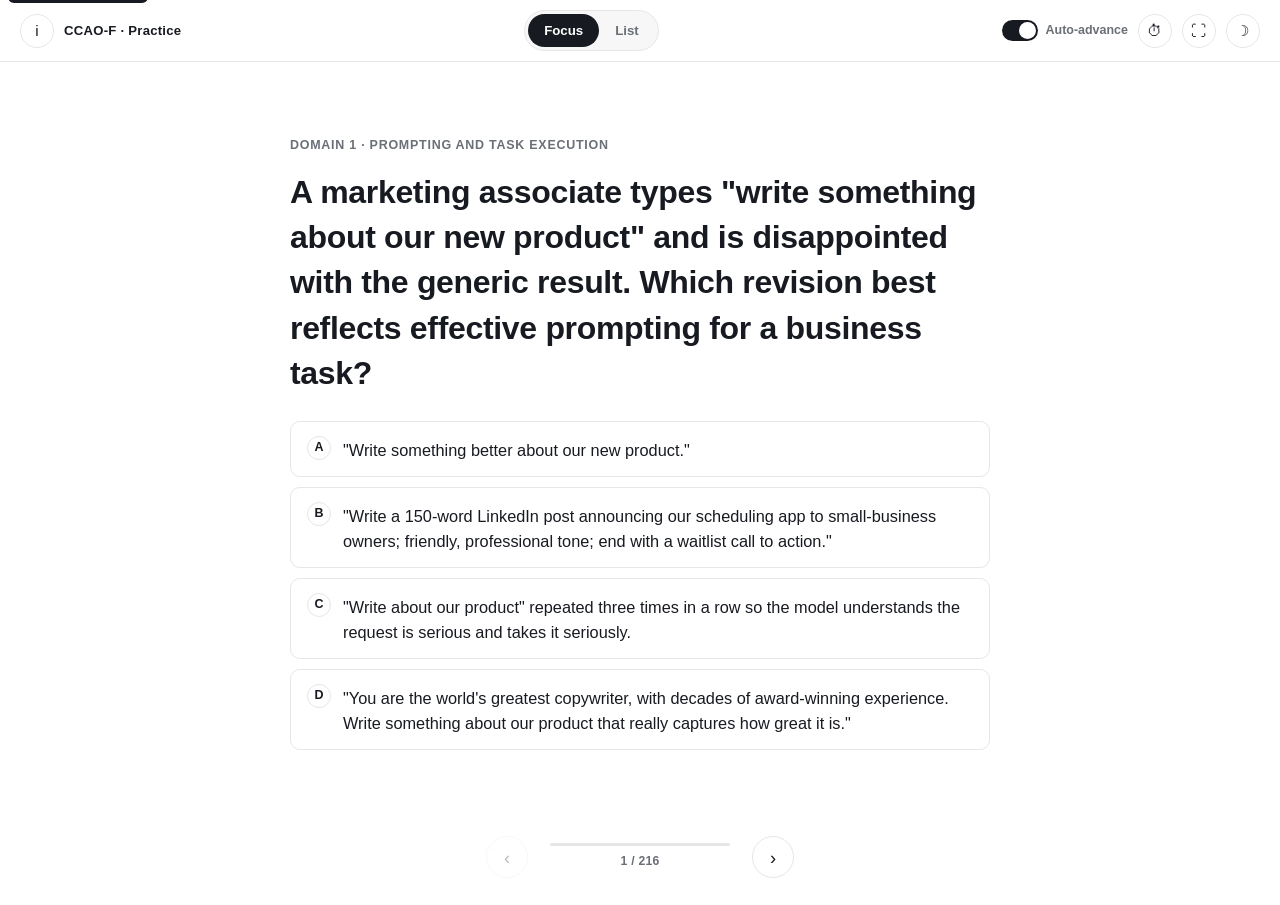
==== illustration/ccao-f/index.html @ 42e3dc76 "added illustration for ccao-f" ====
<!DOCTYPE html>
<html lang="en" data-theme="dark"><head><meta http-equiv="Content-Type" content="text/html; charset=UTF-8">
    <meta name="viewport" content="width=device-width, initial-scale=1">
    <meta name="description" content="CCAO-F practice questions across Domains 1-7, compiled from personal study notes.">
    <title>CCAO-F Practice Questions</title>
    <style>
        :root {
            --bg: #ffffff;
            --bg-raised: #f7f7f8;
            --text: #171a20;
            --text-muted: #6b6f76;
            --border: #e6e6e9;
            --selected-bg: #171a20;
            --selected-text: #ffffff;
            --correct: #0f7a3d;
            --correct-bg: #e8f5ec;
            --incorrect: #b3261e;
            --incorrect-bg: #fbeae9;
            --focus-ring: #3b82f6;
            --shadow: 0 1px 2px rgba(20, 20, 22, 0.04);
        }

        :root[data-theme="dark"] {
            --bg: #121214;
            --bg-raised: #1b1c1f;
            --text: #f2f2f3;
            --text-muted: #9a9ca3;
            --border: #2c2d31;
            --selected-bg: #f2f2f3;
            --selected-text: #121214;
            --correct: #3ddc84;
            --correct-bg: rgba(61, 220, 132, 0.12);
            --incorrect: #ff8a80;
            --incorrect-bg: rgba(255, 138, 128, 0.12);
            --focus-ring: #6aa9ff;
            --shadow: none;
        }

        * {
            box-sizing: border-box;
        }

        html {
            height: 100%;
        }

        body {
            height: 100%;
            margin: 0;
            color: var(--text);
            background: var(--bg);
            font-family: -apple-system, BlinkMacSystemFont, "Segoe UI", Roboto, Helvetica, Arial, sans-serif;
            font-size: 17px;
            line-height: 1.6;
            -webkit-font-smoothing: antialiased;
            transition: background 0.2s ease, color 0.2s ease;
        }

        @media (prefers-reduced-motion: reduce) {
            * {
                transition: none !important;
                animation: none !important;
            }
        }

        button {
            font: inherit;
            color: inherit;
        }

        code {
            padding: 0.08em 0.34em;
            border: 1px solid var(--border);
            border-radius: 4px;
            background: var(--bg-raised);
            font-family: Consolas, "Courier New", monospace;
            font-size: 0.9em;
            overflow-wrap: anywhere;
        }

        a {
            color: inherit;
        }

        .skip-link {
            position: absolute;
            top: -40px;
            left: 8px;
            z-index: 100;
            padding: 8px 14px;
            border-radius: 6px;
            background: var(--selected-bg);
            color: var(--selected-text);
        }

        .skip-link:focus {
            top: 8px;
        }

        .visually-hidden {
            position: absolute;
            width: 1px;
            height: 1px;
            margin: -1px;
            overflow: hidden;
            clip: rect(0 0 0 0);
            white-space: nowrap;
        }

        /* ---------- Top bar ---------- */

        .topbar {
            position: sticky;
            top: 0;
            z-index: 10;
            background: color-mix(in srgb, var(--bg) 92%, transparent);
            backdrop-filter: blur(10px);
            border-bottom: 1px solid var(--border);
        }

        .topbar-inner {
            display: flex;
            align-items: center;
            justify-content: space-between;
            gap: 12px;
            padding: 10px 20px;
        }

        .brand {
            display: flex;
            align-items: center;
            gap: 6px;
            font-size: 0.82rem;
            font-weight: 700;
            letter-spacing: 0.02em;
            white-space: nowrap;
        }

        .icon-btn {
            display: inline-flex;
            align-items: center;
            justify-content: center;
            width: 34px;
            height: 34px;
            border: 1px solid var(--border);
            border-radius: 999px;
            background: transparent;
            cursor: pointer;
            font-size: 0.95rem;
            line-height: 1;
        }

        .icon-btn:hover {
            background: var(--bg-raised);
        }

        .icon-btn:focus-visible,
        button:focus-visible,
        .opt:focus-visible {
            outline: 2px solid var(--focus-ring);
            outline-offset: 2px;
        }

        .seg {
            display: inline-flex;
            padding: 3px;
            border: 1px solid var(--border);
            border-radius: 999px;
            background: var(--bg-raised);
        }

        .seg-btn {
            padding: 6px 16px;
            border: none;
            border-radius: 999px;
            background: transparent;
            color: var(--text-muted);
            font-size: 0.83rem;
            font-weight: 650;
            cursor: pointer;
        }

        .seg-btn[aria-selected="true"] {
            background: var(--selected-bg);
            color: var(--selected-text);
        }

        .topbar-actions {
            display: flex;
            align-items: center;
            gap: 10px;
        }

        .switch {
            display: inline-flex;
            align-items: center;
            gap: 8px;
            cursor: pointer;
            user-select: none;
        }

        .switch input {
            position: absolute;
            width: 1px;
            height: 1px;
            opacity: 0;
        }

        .switch-track {
            position: relative;
            width: 36px;
            height: 21px;
            border-radius: 999px;
            background: var(--border);
            transition: background 0.15s ease;
            flex: none;
        }

        .switch-thumb {
            position: absolute;
            top: 2px;
            left: 2px;
            width: 17px;
            height: 17px;
            border-radius: 50%;
            background: var(--bg);
            box-shadow: var(--shadow);
            transition: transform 0.15s ease;
        }

        .switch input:checked + .switch-track {
            background: var(--selected-bg);
        }

        .switch input:checked + .switch-track .switch-thumb {
            transform: translateX(15px);
            background: var(--selected-text);
        }

        .switch input:focus-visible + .switch-track {
            outline: 2px solid var(--focus-ring);
            outline-offset: 2px;
        }

        .switch-label {
            font-size: 0.78rem;
            font-weight: 600;
            color: var(--text-muted);
            white-space: nowrap;
        }

        .popover {
            position: absolute;
            top: 54px;
            left: 20px;
            z-index: 20;
            width: min(360px, calc(100vw - 40px));
            padding: 18px 20px;
            border: 1px solid var(--border);
            border-radius: 12px;
            background: var(--bg-raised);
            box-shadow: 0 10px 30px rgba(20, 20, 22, 0.16);
            font-size: 0.86rem;
            color: var(--text-muted);
        }

        .popover h2 {
            margin: 0 0 10px;
            font-size: 0.78rem;
            font-weight: 800;
            letter-spacing: 0.06em;
            text-transform: uppercase;
            color: var(--text);
        }

        .popover dl {
            display: grid;
            grid-template-columns: auto 1fr;
            gap: 4px 10px;
            margin: 0 0 14px;
        }

        .popover dt {
            font-weight: 650;
            color: var(--text);
        }

        .popover dd {
            margin: 0;
        }

        .popover p {
            margin: 0 0 10px;
        }

        .popover a {
            text-decoration: underline;
            text-underline-offset: 2px;
        }

        .popover .text-btn {
            color: var(--incorrect);
        }

        .popover-right {
            left: auto;
            right: 20px;
        }

        .timing-field {
            display: flex;
            align-items: center;
            justify-content: space-between;
            gap: 14px;
            margin: 0 0 12px;
        }

        .timing-field label {
            color: var(--text);
            font-weight: 650;
            font-size: 0.86rem;
        }

        .timing-input {
            width: 60px;
            padding: 6px 8px;
            border: 1px solid var(--border);
            border-radius: 6px;
            background: var(--bg);
            color: var(--text);
            font: inherit;
            font-size: 0.9rem;
            text-align: right;
        }

        .timing-input:focus-visible {
            outline: 2px solid var(--focus-ring);
            outline-offset: 1px;
        }

        /* ---------- Shared bits ---------- */

        .text-btn {
            border: none;
            background: transparent;
            color: var(--text-muted);
            font-size: 0.83rem;
            font-weight: 650;
            cursor: pointer;
            padding: 4px 2px;
        }

        .text-btn:hover {
            color: var(--text);
        }

        .pill-btn {
            padding: 10px 22px;
            border: 1px solid var(--selected-bg);
            border-radius: 999px;
            background: var(--selected-bg);
            color: var(--selected-text);
            font-size: 0.88rem;
            font-weight: 700;
            cursor: pointer;
        }

        .pill-btn:hover {
            opacity: 0.85;
        }

        /* ---------- Focus view ---------- */

        #focus-view {
            display: flex;
            flex-direction: column;
            min-height: calc(100vh - 57px);
        }

        #focus-view[hidden] {
            display: none;
        }

        .focus-wrap {
            flex: 1;
            display: flex;
            flex-direction: column;
            justify-content: center;
            width: min(700px, calc(100% - 48px));
            margin: 0 auto;
            padding: 48px 0;
        }

        .q-meta {
            margin: 0 0 14px;
            color: var(--text-muted);
            font-size: 0.78rem;
            font-weight: 700;
            letter-spacing: 0.06em;
            text-transform: uppercase;
        }

        .q-prompt {
            margin: 0 0 10px;
            font-size: clamp(1.35rem, 1rem + 1.6vw, 2rem);
            font-weight: 620;
            line-height: 1.42;
            letter-spacing: -0.01em;
        }

        .q-hint {
            margin: 0 0 24px;
            color: var(--text-muted);
            font-size: 0.88rem;
            font-style: italic;
        }

        .q-options {
            display: grid;
            gap: 10px;
            margin: 0 0 4px;
            padding: 0;
            list-style: none;
        }

        .opt {
            display: flex;
            align-items: flex-start;
            gap: 12px;
            width: 100%;
            padding: 14px 16px;
            border: 1px solid var(--border);
            border-radius: 10px;
            background: transparent;
            text-align: left;
            cursor: pointer;
            transition: border-color 0.12s ease, background 0.12s ease;
        }

        .opt:hover {
            border-color: var(--text-muted);
        }

        .opt-letter {
            display: inline-flex;
            align-items: center;
            justify-content: center;
            width: 24px;
            height: 24px;
            border: 1px solid var(--border);
            border-radius: 50%;
            font-size: 0.78rem;
            font-weight: 700;
            flex: none;
            transition: border-color 0.12s ease, background 0.12s ease, color 0.12s ease;
        }

        .opt-text {
            padding-top: 2px;
            font-size: 1.02rem;
            line-height: 1.5;
        }

        .opt.selected {
            border-color: var(--text);
        }

        .opt.selected .opt-letter {
            background: var(--selected-bg);
            border-color: var(--selected-bg);
            color: var(--selected-text);
        }

        .opt.correct {
            border-color: var(--correct);
            background: var(--correct-bg);
        }

        .opt.correct .opt-letter {
            background: var(--correct);
            border-color: var(--correct);
            color: #fff;
        }

        .opt.incorrect {
            border-color: var(--incorrect);
            background: var(--incorrect-bg);
        }

        .opt.incorrect .opt-letter {
            background: var(--incorrect);
            border-color: var(--incorrect);
            color: #fff;
        }

        .q-feedback {
            margin-top: 20px;
            padding-top: 18px;
            border-top: 1px solid var(--border);
        }

        .feedback-result {
            margin: 0 0 6px;
            font-size: 0.86rem;
            font-weight: 750;
        }

        .feedback-result.is-correct {
            color: var(--correct);
        }

        .feedback-result.is-incorrect {
            color: var(--incorrect);
        }

        .feedback-rationale {
            margin: 0;
            color: var(--text-muted);
            font-size: 0.92rem;
            line-height: 1.55;
        }

        .focus-nav {
            position: sticky;
            bottom: 0;
            display: flex;
            align-items: center;
            justify-content: center;
            gap: 22px;
            padding: 14px 20px 22px;
            background: linear-gradient(to top, var(--bg) 60%, transparent);
        }

        .nav-btn {
            display: inline-flex;
            align-items: center;
            justify-content: center;
            width: 42px;
            height: 42px;
            border: 1px solid var(--border);
            border-radius: 50%;
            background: var(--bg);
            font-size: 1.15rem;
            cursor: pointer;
        }

        .nav-btn:hover:not(:disabled) {
            border-color: var(--text);
        }

        .nav-btn:disabled {
            opacity: 0.3;
            cursor: default;
        }

        .progress {
            display: flex;
            flex-direction: column;
            align-items: center;
            gap: 6px;
            width: 180px;
        }

        .progress-track {
            width: 100%;
            height: 3px;
            border-radius: 999px;
            background: var(--border);
            overflow: hidden;
        }

        .progress-fill {
            height: 100%;
            background: var(--selected-bg);
            transition: width 0.2s ease;
        }

        .progress-text {
            font-size: 0.76rem;
            font-weight: 650;
            color: var(--text-muted);
            letter-spacing: 0.02em;
        }

        .q-summary {
            text-align: center;
            padding: 12px 0 8px;
        }

        .summary-score {
            margin: 0 0 26px;
            font-size: 1.6rem;
            font-weight: 650;
        }

        .summary-actions {
            display: flex;
            align-items: center;
            justify-content: center;
            gap: 18px;
            flex-wrap: wrap;
        }

        /* ---------- List view ---------- */

        #list-view {
            width: min(760px, calc(100% - 48px));
            margin: 0 auto;
            padding: 32px 0 80px;
        }

        .list-controls {
            display: flex;
            align-items: center;
            justify-content: space-between;
            margin-bottom: 22px;
            padding-bottom: 14px;
            border-bottom: 1px solid var(--border);
        }

        .list-count {
            color: var(--text-muted);
            font-size: 0.84rem;
            font-weight: 650;
        }

        .list-actions {
            display: flex;
            gap: 16px;
        }

        .list-section-title {
            margin: 34px 0 14px;
            color: var(--text-muted);
            font-size: 0.76rem;
            font-weight: 800;
            letter-spacing: 0.07em;
            text-transform: uppercase;
        }

        .list-section-title:first-child {
            margin-top: 0;
        }

        .list-item {
            padding: 20px 0;
            border-bottom: 1px solid var(--border);
        }

        .list-item-meta {
            margin: 0 0 8px;
            color: var(--text-muted);
            font-size: 0.76rem;
            font-weight: 650;
            letter-spacing: 0.02em;
        }

        .list-item-prompt {
            margin: 0 0 12px;
            font-size: 1.04rem;
            font-weight: 560;
            line-height: 1.5;
        }

        .list-item-options {
            display: grid;
            gap: 6px;
            margin: 0 0 10px;
            padding: 0;
            list-style: none;
            color: var(--text-muted);
            font-size: 0.94rem;
        }

        .list-item-options li {
            display: flex;
            gap: 8px;
        }

        .list-item-options .opt-letter-plain {
            font-weight: 700;
            color: var(--text);
        }

        .list-answer summary {
            display: inline-block;
            color: var(--text);
            font-size: 0.83rem;
            font-weight: 700;
            cursor: pointer;
            list-style: none;
        }

        .list-answer summary::-webkit-details-marker {
            display: none;
        }

        .list-answer summary::before {
            content: "Show answer  ";
        }

        .list-answer[open] summary::before {
            content: "Hide answer  ";
        }

        .list-answer-panel {
            margin-top: 12px;
            padding-left: 14px;
            border-left: 2px solid var(--border);
            font-size: 0.92rem;
            color: var(--text-muted);
        }

        .list-answer-panel p {
            margin: 0 0 8px;
        }

        .list-answer-panel p:last-child {
            margin-bottom: 0;
        }

        .list-your-answer {
            font-weight: 700;
        }

        .list-your-answer.is-correct {
            color: var(--correct);
        }

        .list-your-answer.is-incorrect {
            color: var(--incorrect);
        }

        .answer-key {
            color: var(--text);
            font-weight: 700;
        }

        @media (max-width: 640px) {
            .topbar-inner {
                flex-wrap: wrap;
                row-gap: 8px;
            }

            .switch-label {
                display: none;
            }

            .focus-wrap {
                padding: 30px 0;
            }
        }
    </style>
</head>
<body>
<a class="skip-link" href="#main">Skip to content</a>

<header class="topbar">
    <div class="topbar-inner">
        <div style="display:flex; align-items:center; gap:10px;">
            <button type="button" id="info-btn" class="icon-btn" aria-haspopup="true" aria-expanded="false" title="About this practice set">i</button>
            <span class="brand">CCAO‑F · Practice</span>
        </div>
        <div class="seg" role="tablist" aria-label="View mode">
            <button type="button" class="seg-btn" data-view="focus" role="tab" aria-selected="true">Focus</button>
            <button type="button" class="seg-btn" data-view="list" role="tab" aria-selected="false">List</button>
        </div>
        <div class="topbar-actions">
            <label class="switch" id="auto-advance-wrap" title="Automatically move to the next question after answering">
                <input type="checkbox" id="auto-advance" checked="">
                <span class="switch-track"><span class="switch-thumb"></span></span>
                <span class="switch-label">Auto‑advance</span>
            </label>
            <button type="button" id="timing-btn" class="icon-btn" aria-haspopup="true" aria-expanded="false" title="Auto-advance timing">⏱</button>
            <button type="button" id="fullscreen-btn" class="icon-btn" title="Enter fullscreen" aria-pressed="false">⛶</button>
            <button type="button" id="theme-btn" class="icon-btn" title="Toggle dark / light theme" aria-label="Switch to light theme">☀</button>
        </div>
    </div>
    <div class="popover" id="info-popover" hidden="">
        <h2>About this set</h2>
        <dl>
            <dt>Exam code</dt><dd>CCAO-F</dd>
            <dt>Domains covered</dt><dd>1-7, all domains</dd>
            <dt>Question count</dt><dd id="popover-count">-</dd>
            <dt>Compiled</dt><dd>13 Aug 2026</dd>
        </dl>
        <p>Independently compiled study questions, not official exam items. Gathered from personal study notes and practice sets across all seven CCAO-F domains, with explanations written or adapted for this set.</p>
        <p>Some items are adapted from Matthew Purcell's CCAO-F practice questions
            (<a href="https://www.linkedin.com/in/purcellmatthew" target="_blank" rel="noopener">linkedin.com/in/purcellmatthew</a>),
            combined with additional practice items covering the same domains.
        </p>
        <button type="button" class="text-btn" id="reset-progress">Reset progress</button>
    </div>
    <div class="popover popover-right" id="timing-popover" hidden="">
        <h2>Auto-advance timing</h2>
        <p>Seconds to wait after answering before the next question appears automatically.</p>
        <div class="timing-field">
            <label for="correct-hold">Correct answer</label>
            <input type="number" id="correct-hold" class="timing-input" min="0" max="30" step="1" inputmode="numeric">
        </div>
        <div class="timing-field">
            <label for="incorrect-hold">Incorrect answer</label>
            <input type="number" id="incorrect-hold" class="timing-input" min="0" max="30" step="1" inputmode="numeric">
        </div>
        <button type="button" class="text-btn" id="timing-reset">Reset to defaults (1s / 4s)</button>
    </div>
</header>

<main id="main">
    <section id="focus-view" class="view">
        <div class="focus-wrap">
            <div id="question-block">
                <p class="q-meta" id="q-meta"></p>
                <h1 class="q-prompt" id="q-prompt"></h1>
                <p class="q-hint" id="q-hint"></p>
                <div class="q-options" id="q-options" role="group" aria-label="Answer choices"></div>
                <div class="q-feedback" id="q-feedback" hidden=""></div>
            </div>
            <div class="q-summary" id="q-summary" hidden="">
                <p class="summary-score" id="summary-score"></p>
                <div class="summary-actions">
                    <button type="button" class="text-btn" id="summary-back">‹ Back to last question</button>
                    <button type="button" class="text-btn" id="summary-review">Review in list</button>
                    <button type="button" class="pill-btn" id="summary-restart">Restart practice</button>
                </div>
            </div>
        </div>
        <nav class="focus-nav" id="focus-nav" aria-label="Question navigation">
            <button type="button" id="prev-btn" class="nav-btn" aria-label="Previous question" disabled="">‹</button>
            <div class="progress">
                <div class="progress-track"><div class="progress-fill" id="progress-fill" style="width: 0%;"></div></div>
                <span class="progress-text" id="progress-text"></span>
            </div>
            <button type="button" id="next-btn" class="nav-btn" aria-label="Next question">›</button>
        </nav>
    </section>

    <section id="list-view" class="view" hidden="">
        <div class="list-controls">
            <span class="list-count" id="list-count"></span>
            <div class="list-actions">
                <button type="button" class="text-btn" id="expand-all">Expand all</button>
                <button type="button" class="text-btn" id="collapse-all">Collapse all</button>
            </div>
        </div>
        <div id="list-bank"></div>
    </section>

    <p class="visually-hidden" id="live-region" aria-live="polite"></p>
    <noscript>This page requires JavaScript to render the question bank.</noscript>
</main>

<script>
    const questions = [
        {
            id: 1,
            scenario: 1,
            scenarioTitle: "Prompting and Task Execution",
            objective: "1.1",
            difficulty: "Moderate",
            select: 1,
            prompt: `A marketing associate types "write something about our new product" and is disappointed with the generic result. Which revision best reflects effective prompting for a business task?`,
            choices: [
                `"Write something better about our new product."`,
                `"Write a 150-word LinkedIn post announcing our scheduling app to small-business owners; friendly, professional tone; end with a waitlist call to action."`,
                `"Write about our product" repeated three times in a row so the model understands the request is serious and takes it seriously.`,
                `"You are the world's greatest copywriter, with decades of award-winning experience. Write something about our product that really captures how great it is."`
            ],
            answer: [1],
            rationale: `Effective prompts supply what the model can't guess: the deliverable, length, audience, tone, and goal. The revision specifies all five; the others add pressure, repetition, or a persona without any of that missing information.`
        },
        {
            id: 2,
            scenario: 1,
            scenarioTitle: "Prompting and Task Execution",
            objective: "1.2",
            difficulty: "Moderate",
            select: 1,
            prompt: `An operations lead must produce a quarterly review covering budget variance, project status, staffing, and next-quarter risks. A single prompt asking for the whole document produces shallow, uneven coverage. Which technique addresses this?`,
            choices: [
                `Ask for the whole document again, but double the requested word count so every section has enough room to be covered in proper depth`,
                `Ask Claude to try harder on the weak sections`,
                `Switch to bullet points only, so gaps are less visible`,
                `Decompose it: work through each section as its own request, review each one, then ask for a combined, consistent draft`
            ],
            answer: [3],
            rationale: `Task decomposition turns one overloaded request into a sequence of focused ones, so each section gets full attention and errors surface early. Doubling the length just produces longer shallow coverage, vague pressure gives the model nothing new to act on, and bullet points hide the gap instead of closing it.`
        },
        {
            id: 3,
            scenario: 1,
            scenarioTitle: "Prompting and Task Execution",
            objective: "1.3",
            difficulty: "Moderate",
            select: 1,
            prompt: `Claude's first draft of a client email is too formal and buries the key request in the final paragraph. What is the most effective way to iterate?`,
            choices: [
                `Give specific feedback: "Make it warmer and more conversational, and move the request to reschedule into the opening two sentences"`,
                `Send the identical prompt again without any changes and hope the natural variation between responses produces a better draft`,
                `Start a brand-new conversation and retype the original prompt`,
                `Accept the draft as it stands and edit everything manually yourself, since iterating with the model rarely improves anything much`
            ],
            answer: [0],
            rationale: `Iteration works when feedback names what's wrong and what better looks like, so the model can revise deliberately. Repeating or restarting relies on luck, since the same input tends to produce the same shortcomings, and skipping iteration forfeits a fix one instruction would deliver.`
        },
        {
            id: 4,
            scenario: 1,
            scenarioTitle: "Prompting and Task Execution",
            objective: "1.4",
            difficulty: "Moderate",
            select: 1,
            prompt: `A project manager wants to use Claude for two different tasks: brainstorming names for an internal program, and drafting the program's formal charter. How should the prompting strategy differ between the two?`,
            choices: [
                `Both tasks should use identical prompts, since prompting principles are universal`,
                `The brainstorm should specify exact formatting rules and strict limits; the charter should ask for maximum creativity and give the model complete freedom over structure`,
                `For the brainstorm, ask for many varied options and defer judgment; for the charter, provide structure, required sections, tone, and constraints`,
                `Brainstorming should be avoided, as models cannot generate original ideas`
            ],
            answer: [2],
            rationale: `Divergent tasks like brainstorming want volume, variety, and loose constraints; convergent tasks like a formal charter want explicit structure, tone, and requirements. Using identical prompts ignores that the two tasks have opposite goals, and swapping the two strategies applies each to the wrong task.`
        },
        {
            id: 5,
            scenario: 1,
            scenarioTitle: "Prompting and Task Execution",
            objective: "1.5",
            difficulty: "Moderate",
            select: 1,
            prompt: `An analyst pastes a table of regional sales figures and asks Claude to "analyze this." The response is a bland restatement of the numbers. Which revised request produces genuinely useful analysis?`,
            choices: [
                `"Take another look at this data and analyze it again, but this time go much deeper and be far more thorough about it."`,
                `"Identify the three regions with the largest quarter-over-quarter decline, suggest explanations to investigate, and flag anything unusual - we're deciding where to focus retention next quarter."`,
                `"Analyze this table exactly the way a world-class data scientist would: bring the full weight of statistical expertise, professional intuition, and years of hard-won industry experience to bear on it."`,
                `"Summarize this table in half the length."`
            ],
            answer: [1],
            rationale: `Analysis prompts work when they name the decision at stake and the specific patterns to investigate - that's what turns restatement into analysis. Asking for more effort or a persona restyles the request without telling the model what to look for, and asking for compression is the opposite of analysis.`
        },
        {
            id: 6,
            scenario: 1,
            scenarioTitle: "Prompting and Task Execution",
            objective: "1.6",
            difficulty: "Moderate",
            select: 1,
            prompt: `A communications officer has a detailed technical incident report and must brief the executive team. Which prompt element matters most for getting a usable result on the first pass?`,
            choices: [
                `Asking Claude to keep every technical detail from the report in the briefing so that absolutely nothing is lost in translation`,
                `Requesting the longest possible output to demonstrate thoroughness`,
                `Asking for the briefing to be written in a language the executive team does not speak, so that confidentiality of the incident details is fully preserved`,
                `Stating the audience and needs: "for non-technical executives - one page, lead with customer impact and cost, end with the three decisions we need"`
            ],
            answer: [3],
            rationale: `Audience is the highest-leverage instruction in adaptation tasks - naming who will read it, what they care about, and what they must do converts a technical artifact into a decision-ready briefing. Keeping every detail recreates the original problem, and length or language games don't serve the reader at all.`
        },
        {
            id: 7,
            scenario: 1,
            scenarioTitle: "Prompting and Task Execution",
            objective: "1.7",
            difficulty: "Hard",
            select: 2,
            prompt: `Which TWO elements most improve a prompt for drafting a customer-facing announcement? (Select TWO.)`,
            choices: [
                `Leaving the request deliberately vague so the model can be creative`,
                `Naming the audience and the purpose the announcement must achieve`,
                `Writing the entire prompt in capital letters for emphasis`,
                `Specifying format, length, and tone requirements for the deliverable`,
                `Asking the model to guess what the company probably wants to say`
            ],
            answer: [1, 3],
            rationale: `Audience-plus-purpose and concrete deliverable constraints are the two ingredients that let the model aim at the right target and land in the right shape. Vagueness and guessing withhold exactly the information quality depends on, and capitalization changes emphasis, not understanding.`
        },
        {
            id: 8,
            scenario: 1,
            scenarioTitle: "Prompting and Task Execution",
            objective: "1.8",
            difficulty: "Hard",
            select: 1,
            prompt: `An operations associate must turn a 60-page vendor audit into a board-ready one-page summary, using Claude throughout. The work involves five activities: 1. Review the extracted findings against the source report for accuracy 2. Upload the report and have Claude extract the key findings for each audit area 3. Define the summary's audience, purpose, and required structure 4. Have Claude draft the one-page summary from the verified findings 5. Refine the draft's tone and emphasis through targeted feedback. In which order should the activities be carried out?`,
            choices: [
                `2 → 3 → 1 → 4 → 5`,
                `3 → 2 → 1 → 4 → 5`,
                `3 → 2 → 4 → 1 → 5`,
                `2 → 4 → 5 → 1 → 3`
            ],
            answer: [1],
            rationale: `Define what the summary must achieve first so extraction is aimed at it, extract, verify the extraction against the source before anything builds on it, draft from the verified findings, and refine last. The other orders extract before the purpose is set, draft from unverified findings, or leave both purpose and accuracy checks until after the draft already exists.`
        },
        {
            id: 9,
            scenario: 1,
            scenarioTitle: "Prompting and Task Execution",
            objective: "1.9",
            difficulty: "Moderate",
            select: 1,
            prompt: `A finance associate asks Claude to "make this budget memo better" with no other detail. The revision comes back generic. What's the most effective next prompt?`,
            choices: [
                `Ask Claude to try again, but this time to be more creative and impressive`,
                `Specify the audience, the one decision the memo must drive, and the required length and tone`,
                `Retype the same request in bold capital letters`,
                `Tell Claude it is the world's best financial writer and ask again`
            ],
            answer: [1],
            rationale: `Effective prompts supply what the model can't infer: audience, purpose, and format constraints. Vague pressure or persona framing doesn't add the missing information.`
        },
        {
            id: 10,
            scenario: 1,
            scenarioTitle: "Prompting and Task Execution",
            objective: "1.10",
            difficulty: "Moderate",
            select: 1,
            prompt: `A team lead needs a single message to cover onboarding steps, a policy update, and a project deadline reminder - three unrelated audiences read different parts. The result comes back muddled. What should change?`,
            choices: [
                `Decompose it into three separate, purpose-built messages instead of one combined draft`,
                `Ask Claude to shorten the combined message so it feels less muddled`,
                `Increase the requested word count so there's room for all three topics`,
                `Send the muddled draft and let readers sort out which part applies to them`
            ],
            answer: [0],
            rationale: `Task decomposition works when one prompt is actually several distinct tasks wearing one request. Splitting by audience and purpose lets each draft be aimed correctly.`
        },
        {
            id: 11,
            scenario: 1,
            scenarioTitle: "Prompting and Task Execution",
            objective: "1.11",
            difficulty: "Moderate",
            select: 1,
            prompt: `Claude's draft proposal reads well but omits pricing entirely, which the associate forgot to ask for. What is the best next step?`,
            choices: [
                `Start an entirely new conversation from scratch`,
                `Give a specific follow-up instruction: add a pricing section with three tiers, positioned after the solution overview`,
                `Manually type the pricing section into the document without ever asking Claude`,
                `Regenerate the whole proposal repeatedly until pricing appears by chance`
            ],
            answer: [1],
            rationale: `Iteration is fastest and most reliable when the follow-up is specific and actionable - say exactly what's missing and where it belongs.`
        },
        {
            id: 12,
            scenario: 1,
            scenarioTitle: "Prompting and Task Execution",
            objective: "1.12",
            difficulty: "Moderate",
            select: 1,
            prompt: `An associate is using Claude for two different tasks in the same afternoon: naming ideas for a new internal newsletter, and drafting the newsletter's formal launch announcement. How should the two prompts differ?`,
            choices: [
                `Both should use the same tightly constrained prompt for consistency`,
                `The naming task should ask for many varied options with loose constraints; the announcement should specify structure, tone, and required content`,
                `The announcement should be loose and creative; the naming task should be tightly constrained`,
                `Naming tasks should be skipped since models can't generate original names`
            ],
            answer: [1],
            rationale: `Divergent tasks such as brainstorming benefit from volume and freedom; convergent tasks such as formal drafts benefit from explicit structure and constraints.`
        },
        {
            id: 13,
            scenario: 1,
            scenarioTitle: "Prompting and Task Execution",
            objective: "1.13",
            difficulty: "Moderate",
            select: 1,
            prompt: `An analyst pastes raw survey data and asks Claude to "look at this." The response just restates the numbers. What revision gets a genuinely useful answer?`,
            choices: [
                `Ask Claude to look again, but harder and more carefully this time`,
                `Ask for a shorter summary of the same restatement`,
                `State the specific decision the analysis feeds and the patterns to look for, e.g., which segments show the sharpest drop and why that might matter for retention`,
                `Ask Claude to respond as if it were a world-renowned survey expert`
            ],
            answer: [2],
            rationale: `Analysis prompts work when they name the decision at stake and the specific patterns to investigate - that's what turns restatement into analysis.`
        },
        {
            id: 14,
            scenario: 1,
            scenarioTitle: "Prompting and Task Execution",
            objective: "1.14",
            difficulty: "Hard",
            select: 2,
            prompt: `Which TWO of the following most improve a prompt asking Claude to draft an internal all-hands announcement? (Select TWO)`,
            choices: [
                `Naming the audience and what the announcement needs to accomplish`,
                `Leaving the request open-ended so Claude can be maximally creative`,
                `Specifying required length, tone, and format up front`,
                `Writing the prompt entirely in one long run-on sentence for emphasis`,
                `Letting Claude guess the company's intent from context alone`
            ],
            answer: [0, 2],
            rationale: `Audience-plus-purpose and concrete format constraints are the two levers that consistently improve first-draft quality on business writing tasks.`
        },
        {
            id: 15,
            scenario: 1,
            scenarioTitle: "Prompting and Task Execution",
            objective: "1.15",
            difficulty: "Hard",
            select: 1,
            prompt: `A program manager wants Claude to turn 25 pages of stakeholder feedback into a one-page executive summary. Which sequence of steps is correct?`,
            choices: [
                `Draft the one-pager immediately, then read the 25 pages to check it afterward`,
                `Define what the summary must cover and for whom, extract key points from the source, verify the extraction against the source, then draft and refine`,
                `Extract key points first with no stated purpose, then decide afterward what the summary is for`,
                `Ask Claude to guess the executive's priorities without reading the source material`
            ],
            answer: [1],
            rationale: `Purpose comes first so extraction is aimed correctly; verification happens before drafting so errors don't flow downstream into the final summary.`
        },
        {
            id: 16,
            scenario: 1,
            scenarioTitle: "Prompting and Task Execution",
            objective: "1.16",
            difficulty: "Moderate",
            select: 1,
            prompt: `An associate wants Claude's help outlining a training session. Which prompt best reflects effective task framing?`,
            choices: [
                `"Make a training thing, you know what I mean"`,
                `"Outline a 45-minute onboarding training for new sales hires: 3 sections, each with one activity, ending with a 5-question quiz"`,
                `"Write literally everything a salesperson could ever need to know"`,
                `"Design a training program" repeated twice for emphasis`
            ],
            answer: [1],
            rationale: `Concrete scope - duration, structure, and deliverable elements - gives Claude an actionable target instead of an open-ended ask.`
        },
        {
            id: 17,
            scenario: 1,
            scenarioTitle: "Prompting and Task Execution",
            objective: "1.17",
            difficulty: "Moderate",
            select: 1,
            prompt: `An operations lead needs a full department reorg proposal covering rationale, new structure, transition timeline, and risk mitigation. A single prompt for the whole document produces a shallow section on risk. What's the better approach?`,
            choices: [
                `Ask for the whole document again but request it be twice as long`,
                `Break the request into stages: rationale, structure, timeline, and risk as separate focused prompts, then assemble and reconcile`,
                `Tell Claude the risk section specifically needs to be better, then move on`,
                `Remove the risk section from the request entirely since it's the weak point`
            ],
            answer: [1],
            rationale: `Task decomposition lets each component get focused attention; a single overloaded prompt tends to shortchange whichever section comes last or is hardest.`
        },
        {
            id: 18,
            scenario: 1,
            scenarioTitle: "Prompting and Task Execution",
            objective: "1.18",
            difficulty: "Moderate",
            select: 1,
            prompt: `A market-research task and an internal-history task both start the same way: "tell me about X." Which distinction should shape how the associate prompts each one differently?`,
            choices: [
                `No distinction needed - the same prompt structure works for both`,
                `The research task needs current external sources and citations; the internal-history task should draw on the associate's own uploaded context, not external search`,
                `Both tasks should avoid citations to keep things simple`,
                `The internal task needs external sources; the research task should rely on the model's own training knowledge alone`
            ],
            answer: [1],
            rationale: `Adapting prompting strategy by task type means recognizing when a task needs current external grounding versus when it needs the associate's own internal material as the source of truth.`
        },
        {
            id: 19,
            scenario: 1,
            scenarioTitle: "Prompting and Task Execution",
            objective: "1.19",
            difficulty: "Moderate",
            select: 1,
            prompt: `Claude's first attempt at a brainstorm for new employee-recognition program names returns only three safe, similar-sounding options. What's the most effective iteration?`,
            choices: [
                `Ask for the exact same brainstorm again and hope for different results`,
                `Ask for a much larger set, explicitly encouraging varied tones and unconventional options, deferring judgment until after seeing the range`,
                `Pick one of the three and move on without further iteration`,
                `Tell Claude the names are bad without specifying what "bad" means`
            ],
            answer: [1],
            rationale: `Iterating on a divergent task means asking for more volume and variety with looser constraints - vague criticism doesn't give the model anything to act on.`
        },
        {
            id: 20,
            scenario: 1,
            scenarioTitle: "Prompting and Task Execution",
            objective: "1.20",
            difficulty: "Moderate",
            select: 1,
            prompt: `An HR associate is drafting a formal policy update (needs precision and required legal phrasing) and separately wants ideas for how to announce it internally (needs creativity and warmth). Which prompting approach fits both?`,
            choices: [
                `Use one identical prompt for both since they cover the same topic`,
                `Prompt the policy draft with strict structure and required clauses; prompt the announcement ideas with loose constraints inviting varied tone options`,
                `Prompt the announcement with strict legal structure and the policy draft with loose creative freedom`,
                `Skip prompting for the announcement since creative tasks don't benefit from good prompts`
            ],
            answer: [1],
            rationale: `Convergent, precision-critical tasks want explicit structure and constraints; divergent, idea-generation tasks want breadth and looser framing - matching strategy to task type is the core skill being tested.`
        },
        {
            id: 21,
            scenario: 1,
            scenarioTitle: "Prompting and Task Execution",
            objective: "1.21",
            difficulty: "Moderate",
            select: 1,
            prompt: `A consultant has a technical migration report and needs two different things from it: a one-paragraph elevator pitch for a client email, and a detailed technical walkthrough for the engineering team. What's the right prompting approach?`,
            choices: [
                `Write one single prompt covering both audiences at once and split the result manually afterward`,
                `Prompt separately for each: audience, length, and technical depth specified individually for the pitch and the walkthrough`,
                `Use the technical walkthrough for both audiences to save time`,
                `Ask Claude to guess which parts of the walkthrough the client would want`
            ],
            answer: [1],
            rationale: `Different audiences with different needs call for separate, purpose-built prompts rather than one prompt trying to serve two very different readers at once.`
        },
        {
            id: 22,
            scenario: 1,
            scenarioTitle: "Prompting and Task Execution",
            objective: "1.22",
            difficulty: "Moderate",
            select: 1,
            prompt: `An analyst's prompt for a Q3 performance analysis returns a decent first draft, but the recommendation section is vague. What's the best next move?`,
            choices: [
                `Regenerate the entire analysis from scratch, hoping the recommendation section improves by chance`,
                `Give targeted feedback: "the recommendation section needs one specific, prioritized action tied to the Q3 decline in Region West"`,
                `Delete the recommendation section and write it manually without further iteration`,
                `Ask Claude if it is confident in its own recommendation`
            ],
            answer: [1],
            rationale: `Effective iteration targets the specific weak part with a specific fix - regenerating everything wastes the parts that already worked.`
        },
        {
            id: 23,
            scenario: 1,
            scenarioTitle: "Prompting and Task Execution",
            objective: "1.23",
            difficulty: "Moderate",
            select: 1,
            prompt: `A team is brainstorming a new product tagline (many options wanted, judgment deferred) right after finalizing the product's formal terms-of-service summary (precision required, no ambiguity). How should the prompting approach shift between the two?`,
            choices: [
                `Keep the exact same prompt style for both since they're both "writing tasks"`,
                `Loosen constraints and ask for volume on the tagline brainstorm; tighten constraints and specify required precision and structure for the terms summary`,
                `Tighten constraints on the tagline and loosen them on the terms summary`,
                `Avoid prompting Claude for the terms summary since legal content can't be drafted with AI assistance at all`
            ],
            answer: [1],
            rationale: `Recognizing which mode a task calls for - divergent brainstorming versus convergent precision drafting - and adjusting constraint level accordingly is the underlying skill.`
        },
        {
            id: 24,
            scenario: 1,
            scenarioTitle: "Prompting and Task Execution",
            objective: "1.24",
            difficulty: "Moderate",
            select: 1,
            prompt: `A user's prompts consistently produce responses that answer a different question than intended. Reviewing the prompts reveals long paragraphs mixing background, opinions, and the actual request. What is the best optimization?`,
            choices: [
                `Shorten the prompts by removing all context`,
                `Add more background to give Claude a fuller picture`,
                `Restructure prompts so the task is stated clearly and separately from background - for example, a context section, an explicit task statement, and a constraints list`,
                `Ask Claude to guess the intended question first`
            ],
            answer: [2],
            rationale: `When background, opinion, and the actual task run together in one paragraph, the model has to guess which part is the request. Separating context, task, and constraints into distinct sections removes the guesswork; stripping context or asking Claude to guess intent both make the ambiguity worse.`
        },
        {
            id: 25,
            scenario: 1,
            scenarioTitle: "Prompting and Task Execution",
            objective: "1.25",
            difficulty: "Moderate",
            select: 1,
            prompt: `Claude repeatedly produces summaries that are longer than the requested word limit. Which adjustment is most likely to fix this?`,
            choices: [
                `Asking for "a short summary"`,
                `Accepting the long output and trimming it manually each time`,
                `Repeating "be concise" several times in the prompt`,
                `Stating the limit precisely, specifying the structure that fits it, and asking Claude to check the length before finishing - for example, "Maximum 150 words, three bullet points, verify the count"`
            ],
            answer: [3],
            rationale: `Vague pressure like repeating "be concise" gives the model no target to hit, and manually trimming treats the symptom every time instead of the prompt. A precise limit, a structure that fits it, and a self-check before finishing gives the model something concrete to satisfy.`
        },
        {
            id: 26,
            scenario: 1,
            scenarioTitle: "Prompting and Task Execution",
            objective: "1.26",
            difficulty: "Moderate",
            select: 1,
            prompt: `A product manager asks Claude to identify risks in a project plan. The response lists generic risks such as "scope creep" and "resource constraints" that could apply to any project. The plan document was attached. What is the most probable cause and the best fix?`,
            choices: [
                `The model is incapable of project-specific analysis; use a different tool`,
                `The attachment failed to upload and must be pasted as plain text`,
                `The plan is too short to analyze; write a longer plan first`,
                `The prompt did not direct Claude to ground its analysis in specifics from the attached plan; fix it by requiring each risk to cite the plan element that creates it, with an impact and a mitigation`
            ],
            answer: [3],
            rationale: `Generic risks are what a prompt gets when it never actually points at the attached plan. Requiring each risk to cite the specific plan element, with impact and mitigation, grounds the analysis in that document instead of generic boilerplate.`
        },
        {
            id: 27,
            scenario: 1,
            scenarioTitle: "Prompting and Task Execution",
            objective: "1.27",
            difficulty: "Moderate",
            select: 1,
            prompt: `Claude's output is technically correct but far too long and in the wrong register for the audience. What is the most effective next step?`,
            choices: [
                `Cut it down manually - prompting for tone rarely works`,
                `Tell Claude the audience, the length limit, and the register, and give one short example of the style you want`,
                `Switch to a larger model`,
                `Break the request into ten separate prompts`
            ],
            answer: [1],
            rationale: `The gap here is missing context, not missing capability - naming the audience, a length limit, the register, and one example of the target style is the standard fix. Manual trimming, a bigger model, or fragmenting the request into ten prompts don't address why the first draft missed the mark.`
        },
        {
            id: 28,
            scenario: 2,
            scenarioTitle: "Output Evaluation and Validation",
            objective: "2.1",
            difficulty: "Moderate",
            select: 1,
            prompt: `Claude produces a market summary that includes a precise statistic - "the sector grew 14.2% in 2025, according to the annual industry report" - which will appear in a board paper. What must happen before this is used?`,
            choices: [
                `Nothing - the precision of the number and the named source together indicate that the claim is reliable enough for the paper`,
                `Ask Claude whether it is sure, and proceed if it confirms`,
                `Verify the figure against the actual industry report, or another authoritative source, before it goes in the board paper`,
                `Round the number to 14% so any error is smaller`
            ],
            answer: [2],
            rationale: `Precise-looking statistics and named citations are exactly what hallucinations look like, so any factual claim bound for a high-stakes document gets checked against the authoritative source. Asking the model to confirm its own figure grades the claim with the source that produced it, and rounding shrinks a possible error without checking whether one exists.`
        },
        {
            id: 29,
            scenario: 2,
            scenarioTitle: "Output Evaluation and Validation",
            objective: "2.2",
            difficulty: "Moderate",
            select: 1,
            prompt: `An associate asks Claude to summarize a spreadsheet. The narrative says "headcount grew in every region," but the accompanying table Claude produced shows one region declining. What does this signal, and what should the associate do?`,
            choices: [
                `An internal inconsistency - a reliability warning. Check both claims against the source spreadsheet and correct the output before use`,
                `Trust the narrative, since prose reflects the model's more considered overall reading of the data than a mechanically produced table does`,
                `Trust the table, since numbers are always more reliable than prose`,
                `Average the two claims and move on`
            ],
            answer: [0],
            rationale: `When an output contradicts itself, at least one part is wrong, and the only arbiter is the source data. Picking a favorite between the narrative and the table just guesses which one is wrong, and averaging isn't a meaningful operation on a contradiction.`
        },
        {
            id: 30,
            scenario: 2,
            scenarioTitle: "Output Evaluation and Validation",
            objective: "2.3",
            difficulty: "Moderate",
            select: 1,
            prompt: `HR asks Claude to draft a job advertisement, and the result describes the ideal candidate as a "young, energetic digital native." What is the appropriate response?`,
            choices: [
                `Publish it - AI-generated text is neutral by definition`,
                `Ask Claude to make the ad more exciting`,
                `Keep the wording but add a prominent disclaimer stating that the company is an equal-opportunity employer welcoming applicants of all ages, then publish otherwise unchanged`,
                `Recognize the age-biased framing, revise the ad to describe skills and competencies, and review AI-drafted HR content for bias as standard practice`
            ],
            answer: [3],
            rationale: `Models can reproduce biases present in everyday language, and hiring content is where that carries legal and ethical consequences. Bias review and reframing toward job-relevant criteria is the fix; a disclaimer papers over the same biased wording rather than removing it.`
        },
        {
            id: 31,
            scenario: 2,
            scenarioTitle: "Output Evaluation and Validation",
            objective: "2.4",
            difficulty: "Moderate",
            select: 1,
            prompt: `Claude drafts a supplier contract clause covering liability caps. The draft reads well and the associate cannot see anything wrong with it. What determines the next step?`,
            choices: [
                `Send it to the supplier - if nothing looks wrong, it is fine`,
                `The stakes: legally binding language requires review by qualified legal counsel before use, however polished the draft appears`,
                `Ask Claude to double-check its own clause carefully against common contract pitfalls and rely on its confirmation that the wording is sound`,
                `Shorten the clause so there is less that could be wrong`
            ],
            answer: [1],
            rationale: `Determining when human expert review is required is a judgment about consequences, not confidence. Contract language creates enforceable obligations, so it goes to counsel regardless of how polished the draft reads - asking the drafter to grade its own work doesn't substitute for that.`
        },
        {
            id: 32,
            scenario: 2,
            scenarioTitle: "Output Evaluation and Validation",
            objective: "2.5",
            difficulty: "Moderate",
            select: 1,
            prompt: `An associate wants to fact-check the key claims in a Claude-generated research brief. Which approach constitutes genuine validation?`,
            choices: [
                `Asking Claude to confirm that its brief is accurate`,
                `Regenerating the brief a second time and checking whether the new version says substantially the same thing as the first one did`,
                `Checking each material claim against independent, authoritative sources - official publications or primary data`,
                `Reading the brief carefully for spelling and grammar errors`
            ],
            answer: [2],
            rationale: `Validation means comparison against ground truth the model did not generate - independent authoritative sources are that ground truth. Asking the author to referee itself or checking for self-consistency both test agreement, not truth, and proofreading checks polish, which is orthogonal to accuracy.`
        },
        {
            id: 33,
            scenario: 2,
            scenarioTitle: "Output Evaluation and Validation",
            objective: "2.6",
            difficulty: "Moderate",
            select: 1,
            prompt: `Claude summarizes a 30-page policy document into one page. Before circulating it, the associate wants to confirm the summary is complete, not just accurate. What is the practical check?`,
            choices: [
                `Confirm the summary is exactly one page as requested, since meeting the length requirement is what the instruction actually asked for`,
                `Compare coverage against the source - check the document's section headings and key provisions are each represented or consciously omitted`,
                `Ask Claude whether it left anything out`,
                `Count the words in the summary and the source document and confirm the compression ratio stays consistent from section to section throughout`
            ],
            answer: [1],
            rationale: `Completeness is checked against the source's own structure: walk the headings and material provisions and confirm the summary accounts for each. Length and compression ratios measure size, not coverage, and asking the summarizer to notice its own gap reproduces the blind spot that created it.`
        },
        {
            id: 34,
            scenario: 2,
            scenarioTitle: "Output Evaluation and Validation",
            objective: "2.7",
            difficulty: "Moderate",
            select: 1,
            prompt: `Claude produces an accurate but dense, jargon-heavy analysis. It must now go to a customer advisory panel of non-specialists. What does good output adaptation look like?`,
            choices: [
                `Ask Claude to rewrite it for the panel - plain language, defined terms, lead with customer impact - then review the rewrite for accuracy`,
                `Send the original - accuracy is all that matters`,
                `Delete the technical sections entirely`,
                `Keep the original dense version fully intact and add a comprehensive glossary appendix defining every technical term for the panel members to consult`
            ],
            answer: [0],
            rationale: `Editing and adapting for the intended audience is a core evaluation skill: same substance, reshaped for the reader, followed by a fresh accuracy check since rewriting can introduce new errors. Sending the dense original, cutting sections, or bolting on a glossary all leave the reader to do the translation the author should have done.`
        },
        {
            id: 35,
            scenario: 2,
            scenarioTitle: "Output Evaluation and Validation",
            objective: "2.8",
            difficulty: "Moderate",
            select: 1,
            prompt: `During one working session an associate gets three things from Claude: a quick factual answer, a comparison of four vendors across six criteria, and a polished one-page brief that colleagues will edit and reuse. Which output formats fit?`,
            choices: [
                `Everything as artifacts, since artifacts are the premium format`,
                `Everything inline, to keep the conversation in one place`,
                `The polished brief inline in the chat, the vendor comparison as a separate chat message, and the quick factual answer as its own artifact`,
                `The quick fact inline; the vendor comparison as a structured table; the reusable brief as an artifact to refine and share from`
            ],
            answer: [3],
            rationale: `Format selection follows use: transient answers live inline, comparative data belongs in structure, and content that will be iterated, polished, and reused belongs in an artifact. Forcing one format onto all three, or assigning each output to the format that suits it least, ignores what each piece of content is for.`
        },
        {
            id: 36,
            scenario: 2,
            scenarioTitle: "Output Evaluation and Validation",
            objective: "2.9",
            difficulty: "Moderate",
            select: 1,
            prompt: `An associate has two Claude-drafted versions of a sensitive customer apology and must choose one. What is the soundest way to compare them?`,
            choices: [
                `Choose the longer one, since it covers more`,
                `Define what the message must achieve - acknowledge the failure, take responsibility, state the remedy, match company voice - and assess both drafts against those criteria`,
                `Ask Claude to weigh its own two drafts against each other, explain in detail which it considers the stronger piece of writing and why, and then send whichever draft the model selects`,
                `Merge both drafts in full so nothing is lost`
            ],
            answer: [1],
            rationale: `Comparing outputs is criteria work: name what success looks like, then judge both candidates against it. Length is a poor proxy for quality, outsourcing the choice hands off a judgment the associate is accountable for, and merging both drafts blends two tones into neither.`
        },
        {
            id: 37,
            scenario: 2,
            scenarioTitle: "Output Evaluation and Validation",
            objective: "2.10",
            difficulty: "Moderate",
            select: 1,
            prompt: `After a long research conversation, the useful findings are scattered across dozens of messages mixed with dead ends. The material is needed next week by three colleagues. What should the associate do?`,
            choices: [
                `Forward the entire conversation transcript to the three colleagues so they can read through everything and find the useful parts themselves`,
                `Rely on memory and re-ask Claude next week`,
                `Curate it: have Claude consolidate the validated findings into one organized document, review and correct it, and share that`,
                `Copy every message into a spreadsheet row by row`
            ],
            answer: [2],
            rationale: `Curating and organizing turns a conversation into a work product: consolidate what survived scrutiny, structure it for the reader, verify it once, and share a single authoritative version. Forwarding or copying the raw transcript ships the mess instead of resolving it, and memory gambles on recall that may not hold.`
        },
        {
            id: 38,
            scenario: 2,
            scenarioTitle: "Output Evaluation and Validation",
            objective: "2.11",
            difficulty: "Moderate",
            select: 1,
            prompt: `An associate asks Claude how to configure a setting in their company's internal, custom-built expense tool. Claude confidently provides step-by-step instructions. What should the associate recognize?`,
            choices: [
                `Claude cannot know the internals of a private company tool; the confident steps are likely plausible invention and should be checked against internal documentation`,
                `The confidence of the instructions indicates Claude has genuine knowledge of the tool`,
                `Claude can see the associate's screen and is describing the actual tool`,
                `Internal business tools follow universal design standards and conventions, so generic step-by-step instructions of this kind are dependable for any company's software`
            ],
            answer: [0],
            rationale: `Private, internal specifics are outside any model's training, so fluent, confident instructions about them are pattern-matched guesses wearing a confident tone. Confidence and screen access are not capabilities the model has, and internal tools differ in exactly the details that would matter.`
        },
        {
            id: 39,
            scenario: 2,
            scenarioTitle: "Output Evaluation and Validation",
            objective: "2.12",
            difficulty: "Hard",
            select: 2,
            prompt: `Which TWO characteristics of a Claude output most strongly signal that extra verification is needed before use? (Select TWO.)`,
            choices: [
                `The response is well formatted, with clear headings, bullet points, and a professional document structure throughout`,
                `The response contains specific figures, quotations, or citations that will be relied upon`,
                `The response runs longer than two paragraphs, suggesting the model had to work harder to produce it`,
                `The response uses a warm, professional tone`,
                `The response makes claims about very recent events or specialized facts the associate cannot confirm themselves`
            ],
            answer: [1, 4],
            rationale: `Risk concentrates where claims are specific, load-bearing, and beyond the reviewer's own ability to sanity-check: exact numbers, quotes, and citations, and assertions about recent or specialized territory. Formatting, length, and tone are presentation qualities that carry no information about accuracy either way.`
        },
        {
            id: 40,
            scenario: 2,
            scenarioTitle: "Output Evaluation and Validation",
            objective: "2.13",
            difficulty: "Hard",
            select: 2,
            prompt: `A team is defining its standard validation practice for Claude-assisted work. Which TWO practices belong in it? (Select TWO.)`,
            choices: [
                `Check high-stakes factual claims against authoritative external sources before publication`,
                `Ask Claude to rate its own confidence in each output and treat consistently high self-ratings as sufficient verification`,
                `Regenerate each output twice and accept it if the versions agree`,
                `Route specialized content (legal, medical, financial) to a qualified human reviewer before it is relied upon`,
                `Treat any output that survives a spelling check as validated`
            ],
            answer: [0, 3],
            rationale: `The two pillars of validation are independent sources for factual claims and qualified human expertise for specialized, consequential content - both compare the output against something outside the model. Self-rated confidence and self-agreement recycle the model's own signal, and a spelling check validates polish, which was never the risk.`
        },
        {
            id: 41,
            scenario: 2,
            scenarioTitle: "Output Evaluation and Validation",
            objective: "2.14",
            difficulty: "Moderate",
            select: 1,
            prompt: `Claude's output states a specific regulatory deadline that will be cited in a client-facing memo. What must happen before this is used?`,
            choices: [
                `Nothing, since the date looks precise and specific`,
                `Verify the date against an authoritative source (the regulator's own publication) before using it`,
                `Ask Claude a second time and use the answer if it matches the first`,
                `Round the date to "sometime next quarter" to reduce the risk of being wrong`
            ],
            answer: [1],
            rationale: `Specific-looking facts are exactly what can be fabricated. High-stakes claims get checked against an independent authoritative source, not re-asked of the same model.`
        },
        {
            id: 42,
            scenario: 2,
            scenarioTitle: "Output Evaluation and Validation",
            objective: "2.15",
            difficulty: "Moderate",
            select: 1,
            prompt: `A generated report's narrative claims "all departments came in under budget," but the accompanying table shows one department over budget. What does this indicate?`,
            choices: [
                `An internal inconsistency that signals both claims need to be checked against the source data before use`,
                `The table is outdated and the narrative should be trusted instead`,
                `The narrative is more thoughtful than the table, so it should be trusted`,
                `Average the two claims into a single approximate statement`
            ],
            answer: [0],
            rationale: `A contradiction between two parts of the same output means at least one is wrong - resolve it against the actual source data, not by picking a favorite.`
        },
        {
            id: 43,
            scenario: 2,
            scenarioTitle: "Output Evaluation and Validation",
            objective: "2.16",
            difficulty: "Moderate",
            select: 1,
            prompt: `An associate asks Claude to draft a hiring rubric, and it includes a criterion favoring candidates who "fit the team's youthful culture." What's the correct response?`,
            choices: [
                `Publish it as-is since AI text has no bias`,
                `Add a disclaimer at the bottom and publish otherwise unchanged`,
                `Ask Claude to make it sound even more energetic`,
                `Recognize the age-coded language, revise toward skill-based criteria, and treat bias review as a standard step for AI-drafted HR content`
            ],
            answer: [3],
            rationale: `Generated text can reproduce biased patterns from everyday language. Hiring content especially needs bias review and reframing toward job-relevant criteria.`
        },
        {
            id: 44,
            scenario: 2,
            scenarioTitle: "Output Evaluation and Validation",
            objective: "2.17",
            difficulty: "Moderate",
            select: 1,
            prompt: `Claude drafts a clause limiting the company's liability in a vendor contract. The wording looks clean to the associate reviewing it. What determines whether it's ready to send?`,
            choices: [
                `Whether it reads smoothly to a non-lawyer`,
                `Whether qualified legal counsel has reviewed it, regardless of how polished the draft looks`,
                `Whether Claude confirms, when asked, that the clause is sound`,
                `Whether the clause is short enough to be low-risk`
            ],
            answer: [1],
            rationale: `Legally binding language is a stakes-based escalation trigger - it goes to qualified counsel no matter how confident or fluent the draft appears.`
        },
        {
            id: 45,
            scenario: 2,
            scenarioTitle: "Output Evaluation and Validation",
            objective: "2.18",
            difficulty: "Moderate",
            select: 1,
            prompt: `Which of these is genuine fact-checking of a Claude-generated research summary?`,
            choices: [
                `Asking Claude if it's sure the summary is accurate`,
                `Regenerating the summary and comparing it to itself`,
                `Checking each material claim against independent, authoritative external sources`,
                `Proofreading the summary for typos and grammar`
            ],
            answer: [2],
            rationale: `Validation requires an external source of truth. Asking the same model to grade itself, or comparing two outputs from the same model, doesn't test against reality.`
        },
        {
            id: 46,
            scenario: 2,
            scenarioTitle: "Output Evaluation and Validation",
            objective: "2.19",
            difficulty: "Moderate",
            select: 1,
            prompt: `Before sending a Claude-condensed summary of a 40-page policy document to the team, the associate wants to confirm nothing important was left out. What's the practical check?`,
            choices: [
                `Confirm the summary meets the requested word count`,
                `Ask Claude directly whether it left anything out`,
                `Walk the source document's own section headings and confirm each key provision is represented or knowingly omitted`,
                `Count sentences in the summary versus the source to check the compression ratio`
            ],
            answer: [2],
            rationale: `Completeness is checked against the structure of the source itself, not by asking the summarizer to notice its own gaps or by measuring length.`
        },
        {
            id: 47,
            scenario: 2,
            scenarioTitle: "Output Evaluation and Validation",
            objective: "2.20",
            difficulty: "Moderate",
            select: 1,
            prompt: `A dense, technically accurate risk analysis needs to go to a non-specialist advisory board next. What's the right move?`,
            choices: [
                `Have Claude rewrite it in plain language for the board, then re-check the rewrite for accuracy`,
                `Send the original as-is since it's already accurate`,
                `Delete the technical sections entirely`,
                `Attach a glossary and leave the original unchanged`
            ],
            answer: [0],
            rationale: `Adapting for a new audience is a real editing step - reshape it for the reader, then verify the rewrite didn't introduce new errors.`
        },
        {
            id: 48,
            scenario: 2,
            scenarioTitle: "Output Evaluation and Validation",
            objective: "2.21",
            difficulty: "Moderate",
            select: 1,
            prompt: `An associate has a quick factual question, a six-criteria vendor comparison, and a client-ready one-pager to produce in the same session. How should these be formatted?`,
            choices: [
                `All three as separate artifacts, since artifacts are always the premium choice`,
                `All three inline in the same chat message for simplicity`,
                `The quick answer inline; the comparison as a structured table; the reusable one-pager as an artifact to polish and share`,
                `The one-pager inline; the comparison and the quick answer both as artifacts`
            ],
            answer: [2],
            rationale: `Format follows purpose: transient answers stay inline, comparative data wants structure, and content that will be revised and reused belongs in an artifact.`
        },
        {
            id: 49,
            scenario: 2,
            scenarioTitle: "Output Evaluation and Validation",
            objective: "2.22",
            difficulty: "Moderate",
            select: 1,
            prompt: `An associate is choosing between two Claude-drafted versions of a sensitive customer apology. What's the soundest comparison method?`,
            choices: [
                `Pick whichever draft is longer`,
                `Define what the message must accomplish (acknowledge the issue, take responsibility, state next steps) and assess both drafts against those criteria`,
                `Ask Claude which of its two drafts it personally prefers and send that one unreviewed`,
                `Merge both drafts together in full`
            ],
            answer: [1],
            rationale: `Comparing outputs works by defining success criteria first, then judging both candidates against them - not outsourcing the judgment call.`
        },
        {
            id: 50,
            scenario: 2,
            scenarioTitle: "Output Evaluation and Validation",
            objective: "2.23",
            difficulty: "Moderate",
            select: 1,
            prompt: `After a long, wide-ranging research chat, useful findings are scattered across many messages mixed with dead ends, and three colleagues need the material next week. What's the right approach?`,
            choices: [
                `Forward the entire raw transcript to the three colleagues`,
                `Have Claude consolidate the validated findings into one organized document, review it, and share that single version`,
                `Rely on memory and re-ask the same questions next week`,
                `Copy every message manually into a spreadsheet, one row per message`
            ],
            answer: [1],
            rationale: `Curating a single verified deliverable from a messy conversation is the correct workflow - it turns scattered material into a usable, checked artifact.`
        },
        {
            id: 51,
            scenario: 2,
            scenarioTitle: "Output Evaluation and Validation",
            objective: "2.24",
            difficulty: "Moderate",
            select: 1,
            prompt: `Claude confidently gives step-by-step instructions for a setting inside the associate's company's private, internal expense tool. What should the associate recognize?`,
            choices: [
                `Claude cannot know the internals of a private internal tool; confident instructions here are plausible invention that needs checking against real documentation`,
                `The confidence of the answer indicates real knowledge of the tool`,
                `Claude must be seeing the associate's screen in real time`,
                `Internal company tools all follow identical conventions, so generic instructions are reliable`
            ],
            answer: [0],
            rationale: `A model can't know proprietary internal systems it was never trained on or connected to. Fluent, confident phrasing isn't evidence of accuracy here.`
        },
        {
            id: 52,
            scenario: 2,
            scenarioTitle: "Output Evaluation and Validation",
            objective: "2.25",
            difficulty: "Hard",
            select: 2,
            prompt: `Which TWO signals in a Claude response most strongly suggest extra verification is needed before use? (Select TWO)`,
            choices: [
                `The response is neatly formatted with headers and bullets`,
                `The response includes specific figures or citations that will be relied on directly`,
                `The response is longer than two paragraphs`,
                `The response uses a warm, confident tone`,
                `The response makes claims about very recent or specialized facts the associate can't personally confirm`
            ],
            answer: [1, 4],
            rationale: `Risk tracks with specific, load-bearing claims (numbers, citations) and territory beyond the reviewer's own knowledge - not formatting, length, or tone.`
        },
        {
            id: 53,
            scenario: 2,
            scenarioTitle: "Output Evaluation and Validation",
            objective: "2.26",
            difficulty: "Hard",
            select: 2,
            prompt: `Which TWO practices belong in a team's standard validation process for Claude-assisted work? (Select TWO)`,
            choices: [
                `Check high-stakes factual claims against authoritative external sources before publishing`,
                `Treat a consistently high self-reported confidence score as sufficient validation`,
                `Route specialized content - legal, medical, financial - to a qualified human reviewer before relying on it`,
                `Regenerate the output twice and accept it if both versions happen to agree`,
                `Treat anything that passes a spelling check as fully validated`
            ],
            answer: [0, 2],
            rationale: `Real validation compares against something outside the model: independent sources for facts, and qualified expertise for specialized, consequential content.`
        },
        {
            id: 54,
            scenario: 2,
            scenarioTitle: "Output Evaluation and Validation",
            objective: "2.27",
            difficulty: "Moderate",
            select: 1,
            prompt: `Claude summarizes a new regulation and cites a specific subsection number with confidence. The summary is headed to the compliance team. What's the most appropriate action before sending?`,
            choices: [
                `Send it as-is since Claude expressed high confidence`,
                `Verify the cited subsection against the official regulation text before sharing`,
                `Ask Claude to rate its own confidence and send it if the rating is high`,
                `Reword the summary to sound more formal, then send it`
            ],
            answer: [1],
            rationale: `Confident-sounding citations, including specific subsection numbers, are a classic hallucination pattern. Verify against the authoritative source before it reaches a compliance audience - self-reported confidence isn't a reliability signal.`
        },
        {
            id: 55,
            scenario: 2,
            scenarioTitle: "Output Evaluation and Validation",
            objective: "2.28",
            difficulty: "Moderate",
            select: 1,
            prompt: `A generated competitor analysis cites "a 2025 industry survey" for a specific statistic, but no survey name or publisher is given. What should the associate recognize?`,
            choices: [
                `The statistic is trustworthy because it references a survey`,
                `An unnamed, unlinked source citation is not verification - the claim needs to be traced to an identifiable, checkable source before use`,
                `Vague sourcing is acceptable for internal documents only`,
                `Ask Claude to name the survey and trust whatever name it provides`
            ],
            answer: [1],
            rationale: `A citation that can't actually be traced and checked isn't verification - it can be exactly the kind of plausible-sounding fabrication that needs independent confirmation.`
        },
        {
            id: 56,
            scenario: 2,
            scenarioTitle: "Output Evaluation and Validation",
            objective: "2.29",
            difficulty: "Moderate",
            select: 1,
            prompt: `Claude drafts internal promotion criteria that include "must be willing to work unpredictable hours without complaint." What should the associate recognize and do?`,
            choices: [
                `This is fine since it wasn't explicitly about a protected characteristic`,
                `This framing could disadvantage caregivers and others with fixed commitments; revise toward job-relevant, objective criteria and flag for HR bias review`,
                `Leave it as written since the associate isn't in HR`,
                `Publish it, but only share it verbally to avoid a paper trail`
            ],
            answer: [1],
            rationale: `Bias in generated content isn't limited to explicit protected-characteristic language - indirect framing that disproportionately disadvantages a group also needs to be caught and revised.`
        },
        {
            id: 57,
            scenario: 2,
            scenarioTitle: "Output Evaluation and Validation",
            objective: "2.30",
            difficulty: "Moderate",
            select: 1,
            prompt: `An associate needs to decide whether a Claude-drafted internal memo requires additional human review before circulating it. Which factor should weigh most heavily?`,
            choices: [
                `How long the memo is`,
                `How fast Claude produced it`,
                `The stakes of being wrong - who reads it, what they'll do based on it, and whether an error would cause real harm`,
                `Whether the memo uses confident-sounding language`
            ],
            answer: [2],
            rationale: `Determining when human review is required is fundamentally a stakes assessment - consequence and audience matter far more than length, speed, or tone.`
        },
        {
            id: 58,
            scenario: 2,
            scenarioTitle: "Output Evaluation and Validation",
            objective: "2.31",
            difficulty: "Moderate",
            select: 1,
            prompt: `Two Claude drafts of the same executive summary differ in emphasis: one leads with revenue growth, the other with cost overruns. Both are factually accurate. How should the associate choose between them?`,
            choices: [
                `Pick whichever one was generated first`,
                `Consider which emphasis best serves the executive audience's actual decision-making need, and choose or blend accordingly`,
                `Send both and let the executive decide`,
                `Always default to whichever draft is longer`
            ],
            answer: [1],
            rationale: `Comparing accurate-but-differently-emphasized outputs is an audience-fit judgment, not a coin flip - the right choice depends on what the reader needs to act on.`
        },
        {
            id: 59,
            scenario: 2,
            scenarioTitle: "Output Evaluation and Validation",
            objective: "2.32",
            difficulty: "Moderate",
            select: 1,
            prompt: `An associate asks Claude to summarize a 15-page vendor contract. The summary looks complete, but the associate hasn't checked it against the source. What's the risk of skipping that check?`,
            choices: [
                `No risk - Claude summaries are always comprehensive by default`,
                `A summary can silently omit a material clause (like a termination condition) without any visible sign of the gap - completeness has to be checked against the source structure`,
                `The only risk is a slightly longer document than necessary`,
                `Summaries are always shorter than needed, never incomplete`
            ],
            answer: [1],
            rationale: `Omissions in a summary are invisible from inside the summary itself - checking coverage against the source's actual structure is the only way to catch what's missing.`
        },
        {
            id: 60,
            scenario: 2,
            scenarioTitle: "Output Evaluation and Validation",
            objective: "2.33",
            difficulty: "Moderate",
            select: 1,
            prompt: `A Claude-generated onboarding guide is accurate but reads like a legal document - dense and heavily qualified. New hires find it unusable. What's the right fix?`,
            choices: [
                `Leave it as-is since accuracy matters more than readability`,
                `Have Claude rewrite it in plain, encouraging language for a first-week audience, then verify the rewrite didn't drop any required steps`,
                `Delete the qualifying language without checking whether it was legally necessary`,
                `Tell new hires to read it twice if they don't understand it`
            ],
            answer: [1],
            rationale: `Adapting tone and register for the actual audience is a legitimate editing step - paired with a re-check, since simplifying language can accidentally drop required detail.`
        },
        {
            id: 61,
            scenario: 2,
            scenarioTitle: "Output Evaluation and Validation",
            objective: "2.34",
            difficulty: "Moderate",
            select: 1,
            prompt: `An associate needs to share three things from a working session: a one-line fact a colleague asked about, a five-option vendor shortlist with pros and cons, and a client-ready proposal that will go through several rounds of edits. Which output handling is correct?`,
            choices: [
                `Put all three in one long chat message for simplicity`,
                `The fact as a quick inline reply, the shortlist as a structured comparison, the proposal as an artifact for iterative editing`,
                `Make all three separate artifacts regardless of their purpose`,
                `Put the proposal inline and make the fact and shortlist into artifacts`
            ],
            answer: [1],
            rationale: `Matching format to purpose - transient facts inline, comparative data structured, reusable content as an artifact - is the underlying skill, not a fixed rule about any one format.`
        },
        {
            id: 62,
            scenario: 2,
            scenarioTitle: "Output Evaluation and Validation",
            objective: "2.35",
            difficulty: "Moderate",
            select: 1,
            prompt: `A Claude-drafted client email states a delivery date that contradicts the date given earlier in the same conversation by the associate. What does this indicate, and what should happen?`,
            choices: [
                `Trust the newer statement since it's more recent`,
                `This is an inconsistency worth resolving against the actual, confirmed delivery date before the email goes out - not assumed away in either direction`,
                `Trust whichever date sounds more specific`,
                `Send the email and let the client ask if something seems off`
            ],
            answer: [1],
            rationale: `A contradiction with information the associate already knows to be true is a clear signal to verify and correct before anything goes to a client - inconsistency is itself the evidence something needs checking.`
        },
        {
            id: 63,
            scenario: 2,
            scenarioTitle: "Output Evaluation and Validation",
            objective: "2.36",
            difficulty: "Moderate",
            select: 1,
            prompt: `An associate is validating a Claude-generated summary of a scientific article for a general newsletter. Which validation step actually reduces risk of misrepresenting the science?`,
            choices: [
                `Checking the summary's claims against the original article's actual findings and stated limitations`,
                `Asking Claude whether the summary is scientifically accurate`,
                `Checking that the summary uses accessible, non-technical language`,
                `Comparing the summary's length to the newsletter's usual word count`
            ],
            answer: [0],
            rationale: `Validation means comparing against the actual source material, including its stated limitations - accessibility and length are formatting concerns, not accuracy checks.`
        },
        {
            id: 64,
            scenario: 2,
            scenarioTitle: "Output Evaluation and Validation",
            objective: "2.37",
            difficulty: "Moderate",
            select: 1,
            prompt: `A Claude-generated sales report includes a chart showing 12% growth and a narrative paragraph stating growth "held roughly flat." What should the associate do?`,
            choices: [
                `Publish it - minor wording looseness like "roughly flat" is normal`,
                `Treat this as a reliability flag: the chart and narrative disagree, so both need to be checked against the underlying sales data before the report is used`,
                `Trust the chart since visuals are inherently more reliable than text`,
                `Change the narrative to split the difference between the two claims`
            ],
            answer: [1],
            rationale: `When two parts of the same output disagree, that's a signal something is wrong somewhere - resolve it against the actual source data rather than picking one arbitrarily or averaging.`
        },
        {
            id: 65,
            scenario: 2,
            scenarioTitle: "Output Evaluation and Validation",
            objective: "2.38",
            difficulty: "Moderate",
            select: 1,
            prompt: `An associate wants to reuse insights from a long, exploratory chat in a client deliverable next month. What's the correct way to preserve accuracy over that time gap?`,
            choices: [
                `Rely on remembering the key points from the chat`,
                `Have Claude consolidate the validated findings into a standalone, reviewed document now, rather than re-deriving them from memory or an old conversation later`,
                `Bookmark the browser tab and revisit it in a month`,
                `Ask Claude next month to recall the earlier conversation in detail`
            ],
            answer: [1],
            rationale: `Curating and verifying a standalone document now is more reliable than depending on memory, an aging browser tab, or asking a model to recall a past conversation accurately.`
        },
        {
            id: 66,
            scenario: 2,
            scenarioTitle: "Output Evaluation and Validation",
            objective: "2.39",
            difficulty: "Moderate",
            select: 1,
            prompt: `Claude produces a customer complaint response that is polite and well-structured but never actually answers the customer's specific question. What evaluation dimension does this fail on?`,
            choices: [
                `Tone`,
                `Completeness and relevance to the actual request - a polished response that doesn't address the underlying ask still needs revision`,
                `Formatting`,
                `Length`
            ],
            answer: [1],
            rationale: `Evaluating outputs isn't just about tone or polish - a response has to actually address what was asked, and that gap has to be caught before the response goes out.`
        },
        {
            id: 67,
            scenario: 2,
            scenarioTitle: "Output Evaluation and Validation",
            objective: "2.40",
            difficulty: "Moderate",
            select: 1,
            prompt: `A user reports that Claude "keeps making things up" about their company's internal processes. The user has not supplied any internal documentation. What is the most likely explanation?`,
            choices: [
                `The model is defective and should be replaced`,
                `Internal processes cannot be discussed with AI tools`,
                `The model has no access to internal information it was never given, so it is producing plausible general-purpose content; supplying the actual documentation is the fix`,
                `The user's account has a configuration error`
            ],
            answer: [2],
            rationale: `A model can't retrieve internal facts it was never given access to; fluent, confident-sounding text about a company's own processes is invented, not remembered. The fix is supplying the actual documentation, not replacing the model or the account.`
        },
        {
            id: 68,
            scenario: 2,
            scenarioTitle: "Output Evaluation and Validation",
            objective: "2.41",
            difficulty: "Moderate",
            select: 1,
            prompt: `You ask Claude to summarise a 40-page vendor contract. The summary is clear, but it states a termination notice period of 90 days and you cannot find that figure anywhere in the contract. What do you do?`,
            choices: [
                `Use the summary. The rest of it checked out.`,
                `Ask Claude whether it is confident about the 90 days.`,
                `Go back to the contract, find the termination clause yourself, and correct or remove the claim.`,
                `Regenerate the summary and see whether the same figure appears again.`
            ],
            answer: [2],
            rationale: `Only the source settles it. Asking the model about its own confidence and regenerating both stay inside the model - a repeated answer is not a verified one.`
        },
        {
            id: 69,
            scenario: 2,
            scenarioTitle: "Output Evaluation and Validation",
            objective: "2.42",
            difficulty: "Moderate",
            select: 1,
            prompt: `Claude cites a specific clause of a data protection regulation to support a recommendation. The clause number looks plausible. What now?`,
            choices: [
                `Accept it. Regulatory text is well represented in training data.`,
                `Ask Claude to confirm the citation is accurate.`,
                `Look up the regulation and confirm the clause says what the output claims.`,
                `Remove the citation and keep the recommendation.`
            ],
            answer: [2],
            rationale: `A confident-looking citation is the highest-risk claim because it borrows authority. Removing the citation is worse than it looks - it hides that the recommendation rested on something unverified.`
        },
        {
            id: 70,
            scenario: 2,
            scenarioTitle: "Output Evaluation and Validation",
            objective: "2.43",
            difficulty: "Moderate",
            select: 1,
            prompt: `Your source documents clearly reflect one region's assumptions, and Claude's summary carries them through without flagging it. Who is responsible?`,
            choices: [
                `Claude, for failing to detect the bias. Report it as a defect.`,
                `You. Note the limitation in your write-up and say what the conclusions do and do not cover.`,
                `Nobody, since the summary faithfully reflects the sources.`,
                `Rerun the summary with a prompt telling Claude to be unbiased.`
            ],
            answer: [1],
            rationale: `Biased input produces biased output, faithfully. A prompt asking for neutrality does not fix the source material.`
        },
        {
            id: 71,
            scenario: 3,
            scenarioTitle: "Product and Model Selection",
            objective: "3.1",
            difficulty: "Moderate",
            select: 1,
            prompt: `Every month, an operations associate produces a supplier scorecard using the same 12 reference documents, the same formatting rules, and the same evaluation rubric - currently re-uploading and re-explaining everything each time. Which feature removes this overhead?`,
            choices: [
                `Research mode, so Claude finds the documents on the web`,
                `A longer first message each month containing everything`,
                `A Claude Project holding the reference documents as knowledge and the rules and rubric as instructions, so every monthly chat starts equipped`,
                `Asking Claude at the start of each month to remember the documents and rules from last month's conversation and simply carry on from there`
            ],
            answer: [2],
            rationale: `Projects exist for recurring work with a stable foundation: knowledge and instructions are configured once and apply to every conversation. Research mode searches the public web for private documents, a longer message rebuilds the setup manually, and cross-chat recall isn't something a separate conversation can be counted on to have.`
        },
        {
            id: 72,
            scenario: 3,
            scenarioTitle: "Product and Model Selection",
            objective: "3.2",
            difficulty: "Moderate",
            select: 1,
            prompt: `A strategy associate needs a comprehensive overview of a market: competitor moves, pricing trends, and recent regulatory changes, drawn from many current sources with citations. Which approach fits?`,
            choices: [
                `A quick chat question with no tools, relying on training knowledge`,
                `Use the research capability, which searches and synthesizes multiple current sources into a cited report`,
                `Ask for the answer as a haiku to force conciseness`,
                `Upload last year's market report and ask Claude to infer what has probably changed across competitors, pricing, and regulation since it was written`
            ],
            answer: [1],
            rationale: `Current, cited, multi-source information is exactly what a research-oriented feature is for. A plain chat answer can't reliably reflect very recent developments, and inferring change from a stale report invents the very information being researched.`
        },
        {
            id: 73,
            scenario: 3,
            scenarioTitle: "Product and Model Selection",
            objective: "3.3",
            difficulty: "Moderate",
            select: 1,
            prompt: `An associate is developing a client proposal with Claude and expects many rounds of revision - restructuring sections, tightening language, adjusting tone - before it is shared with colleagues. Which way of working fits best?`,
            choices: [
                `Keep each revision as a new pasted block in the chat and scroll to compare`,
                `Retype the full proposal into every message when requesting changes`,
                `Ask for the proposal one paragraph per conversation, in separate chats`,
                `Develop the proposal as an artifact, so there is one evolving document to revise, review, and ultimately share`
            ],
            answer: [3],
            rationale: `Artifacts are the right home for substantial content under iteration: one canonical version that revisions apply to directly, easy to review and hand off when finished. Pasting new blocks buries versions in scrollback, and splitting across separate chats fragments one document across disconnected contexts.`
        },
        {
            id: 74,
            scenario: 3,
            scenarioTitle: "Product and Model Selection",
            objective: "3.4",
            difficulty: "Moderate",
            select: 1,
            prompt: `An associate has two tasks today: (1) a nuanced synthesis of three conflicting analyst reports into a strategy recommendation, and (2) reformatting 200 addresses into a standard layout. How should model choice differ?`,
            choices: [
                `The most capable model for the synthesis, where reasoning quality dominates; a fast, low-cost model for the mechanical reformatting`,
                `Use the fastest model for both, since speed always wins`,
                `Use the most capable model for both, since quality always wins`,
                `The fast model for the synthesis and the most capable model for the address reformatting, so that spending balances out across the two tasks over the day`
            ],
            answer: [0],
            rationale: `Model tiers exist so the work can be matched to the need: complex judgment justifies the strongest model's cost and latency, while routine transformation does not. Using the fastest model for both underpowers the reasoning task, the strongest for both overpays for the mechanical one, and swapping them inverts the logic on both.`
        },
        {
            id: 75,
            scenario: 3,
            scenarioTitle: "Product and Model Selection",
            objective: "3.5",
            difficulty: "Moderate",
            select: 1,
            prompt: `A support team drafts hundreds of short, routine replies daily. Response speed and cost-per-reply drive the business case; the replies require no complex reasoning. Which model tier fits, and what should confirm the choice?`,
            choices: [
                `The most capable, highest-cost tier - anything customer-facing always justifies maximum capability, regardless of how simple the individual replies are`,
                `Alternate tiers by day of week to spread the cost`,
                `A fast, low-cost tier (such as Haiku-class) suited to high-volume work - confirmed by spot-checking a sample of drafts before standardizing`,
                `Whichever tier was used most recently, for consistency`
            ],
            answer: [2],
            rationale: `This is the textbook high-volume, low-complexity profile for the fast tier - the professional step is verification, spot-checking output quality first and then committing. The top tier pays for cost and latency the task can't use, and alternating tiers or defaulting to whatever ran last aren't selection logic at all.`
        },
        {
            id: 76,
            scenario: 3,
            scenarioTitle: "Product and Model Selection",
            objective: "3.6",
            difficulty: "Moderate",
            select: 1,
            prompt: `Midway through a long planning conversation, several key decisions have been made that will matter for future work over the coming weeks. What is the right way to make those decisions durable?`,
            choices: [
                `Trust that Claude will remember them whenever asked in future chats`,
                `Persist them deliberately: have Claude produce a decision summary, verify it, and save it somewhere durable - such as the Project's knowledge`,
                `Keep the conversation permanently open in a browser tab and treat that tab as the team's system of record whenever the decisions need to be consulted`,
                `Repeat the entire conversation from scratch whenever the decisions are needed`
            ],
            answer: [1],
            rationale: `Managing memory means knowing what persists and what doesn't, and acting on it: important outcomes get captured, verified, and stored where future work will actually find them. Assuming automatic recall, making a browser tab the single point of failure, or redoing the conversation each time all skip that deliberate step.`
        },
        {
            id: 77,
            scenario: 3,
            scenarioTitle: "Product and Model Selection",
            objective: "3.7",
            difficulty: "Hard",
            select: 2,
            prompt: `Which TWO situations most clearly call for setting up a Claude Project rather than using standalone chats? (Select TWO.)`,
            choices: [
                `A recurring task where every conversation should draw on the same reference documents and instructions`,
                `A single, one-off question that needs a quick factual answer`,
                `Making the model respond noticeably faster to every request by giving it a dedicated space of its own to work within`,
                `A team wanting consistent behavior - shared context, tone, and rules - across everyone's conversations`,
                `Removing the model's context limits altogether by giving it somewhere to store an unlimited amount of conversation history`
            ],
            answer: [0, 3],
            rationale: `Projects shine where context is stable and reused: recurring individual work on a fixed foundation, and team workstreams that need everyone's conversations grounded in the same knowledge and instructions. A one-off question needs no setup at all, and Projects don't accelerate the model or abolish context limits.`
        },
        {
            id: 78,
            scenario: 3,
            scenarioTitle: "Product and Model Selection",
            objective: "3.8",
            difficulty: "Moderate",
            select: 1,
            prompt: `An associate runs the same monthly compliance checklist against the same five reference documents every time, currently re-uploading and re-explaining the rules each session. What removes this overhead?`,
            choices: [
                `Use the research feature so Claude searches the web for the documents instead`,
                `A Claude Project holding the reference documents as knowledge and the checklist rules as instructions`,
                `Write a longer first message each month containing everything again`,
                `Ask Claude to remember the setup from last month's separate conversation`
            ],
            answer: [1],
            rationale: `Projects exist for recurring work on a stable foundation - configure knowledge and instructions once, and every new chat in the Project starts equipped.`
        },
        {
            id: 79,
            scenario: 3,
            scenarioTitle: "Product and Model Selection",
            objective: "3.9",
            difficulty: "Moderate",
            select: 1,
            prompt: `An associate needs a current, multi-source overview of a competitor's recent pricing changes with citations, for a report due tomorrow. Which approach fits best?`,
            choices: [
                `A plain chat question relying on the model's training knowledge alone`,
                `Use the research capability, which searches and synthesizes multiple current, citable sources`,
                `Ask for the answer to be as short as possible to save time`,
                `Upload an old pricing sheet and ask Claude to guess what's changed since`
            ],
            answer: [1],
            rationale: `Current, cited, multi-source information is exactly what a research-oriented feature is for - a plain chat answer can't reliably reflect very recent developments.`
        },
        {
            id: 80,
            scenario: 3,
            scenarioTitle: "Product and Model Selection",
            objective: "3.10",
            difficulty: "Moderate",
            select: 1,
            prompt: `An associate is drafting a client-facing proposal with Claude and expects many rounds of edits - restructuring, tone changes, tightening - before it's finalized and shared with colleagues. What's the best way to work?`,
            choices: [
                `Paste a new version into the chat each time and scroll back to compare`,
                `Retype the full document into every follow-up message`,
                `Develop it as an artifact so there's one evolving document to revise and eventually share`,
                `Request the document one paragraph per separate conversation`
            ],
            answer: [2],
            rationale: `Artifacts are built for exactly this: one canonical, editable document that revisions apply to directly, easy to review and hand off when finished.`
        },
        {
            id: 81,
            scenario: 3,
            scenarioTitle: "Product and Model Selection",
            objective: "3.11",
            difficulty: "Moderate",
            select: 1,
            prompt: `An associate has two tasks: synthesizing three conflicting industry reports into a strategic recommendation, and standardizing 150 addresses into one format. How should model selection differ?`,
            choices: [
                `The most capable model for the synthesis task; a fast, low-cost model for the mechanical formatting task`,
                `The fastest model for both tasks, since speed is always the priority`,
                `The most capable model for both tasks, since quality always wins`,
                `The fast model for the synthesis and the capable model for the formatting, to balance cost`
            ],
            answer: [0],
            rationale: `Match model tier to task demands: reasoning-heavy synthesis benefits from the strongest model; simple mechanical reformatting doesn't need that cost or latency.`
        },
        {
            id: 82,
            scenario: 3,
            scenarioTitle: "Product and Model Selection",
            objective: "3.12",
            difficulty: "Moderate",
            select: 1,
            prompt: `A support team drafts hundreds of short, routine replies daily with no complex reasoning involved, and cost-per-reply matters to the business case. What fits, and how should the choice be confirmed?`,
            choices: [
                `Always use the top-tier model since it's customer-facing`,
                `Alternate model tiers by day of the week`,
                `A fast, low-cost tier suited to high-volume simple work, confirmed by spot-checking a sample before standardizing`,
                `Whichever tier was used most recently, for consistency's sake`
            ],
            answer: [2],
            rationale: `High volume plus low complexity is the textbook case for a fast, low-cost tier - verified with a quality spot-check before rolling it out broadly.`
        },
        {
            id: 83,
            scenario: 3,
            scenarioTitle: "Product and Model Selection",
            objective: "3.13",
            difficulty: "Moderate",
            select: 1,
            prompt: `Midway through a long planning conversation, the team makes several decisions that will matter for weeks of future work. How should those decisions be made durable?`,
            choices: [
                `Trust that Claude will recall them automatically in future chats`,
                `Have Claude produce a decision summary, verify it, and save it somewhere durable such as the Project's knowledge`,
                `Keep the browser tab open indefinitely as the record of truth`,
                `Repeat the full conversation from scratch each time the decisions are needed`
            ],
            answer: [1],
            rationale: `Nothing persists automatically across separate chats - important outcomes need to be deliberately captured, verified, and stored somewhere durable.`
        },
        {
            id: 84,
            scenario: 3,
            scenarioTitle: "Product and Model Selection",
            objective: "3.14",
            difficulty: "Hard",
            select: 2,
            prompt: `Which TWO situations most clearly call for setting up a Claude Project instead of using one-off chats? (Select TWO)`,
            choices: [
                `A recurring task where every conversation should draw on the same reference material and rules`,
                `A single, one-time factual question needing a quick answer`,
                `A team that wants consistent tone, context, and rules applied across everyone's conversations`,
                `Wanting Claude to respond noticeably faster by giving it a dedicated space`,
                `A recurring workflow with a stable, reusable knowledge base behind it`
            ],
            answer: [0, 2],
            rationale: `Projects earn their setup cost on recurring work with stable context, especially shared team standards - not one-off questions, and they don't change response speed.`
        },
        {
            id: 85,
            scenario: 3,
            scenarioTitle: "Product and Model Selection",
            objective: "3.15",
            difficulty: "Moderate",
            select: 1,
            prompt: `An associate needs to generate a high volume of short customer-reply drafts where speed and cost matter more than deep reasoning. Which choice best fits the task?`,
            choices: [
                `Use the most capable, highest-cost model for every reply to maximize quality`,
                `Use a faster, lower-cost model suited to straightforward, high-volume tasks`,
                `Disable all product features to reduce cost`,
                `Switch to a different AI platform`
            ],
            answer: [1],
            rationale: `Aligning model selection with task requirements means matching a faster, lower-cost tier to straightforward, high-volume work - always defaulting to the top-tier model wastes cost and latency the task doesn't need.`
        },
        {
            id: 86,
            scenario: 3,
            scenarioTitle: "Product and Model Selection",
            objective: "3.16",
            difficulty: "Moderate",
            select: 1,
            prompt: `An associate needs to draft a nuanced crisis-communications statement where getting the reasoning and tone exactly right matters far more than speed. Which model tier is the better fit?`,
            choices: [
                `The fastest, lowest-cost tier, to get a draft out quickly`,
                `The most capable tier, where the quality of reasoning and judgment justifies the extra cost and latency`,
                `Whichever tier is currently least busy`,
                `It doesn't matter which tier - all tiers produce identical output quality`
            ],
            answer: [1],
            rationale: `High-stakes, nuance-dependent tasks are where the most capable tier's cost is justified - the mirror case of the high-volume, low-complexity scenario that favors the fast tier.`
        },
        {
            id: 87,
            scenario: 3,
            scenarioTitle: "Product and Model Selection",
            objective: "3.17",
            difficulty: "Moderate",
            select: 1,
            prompt: `A conversation with Claude has been running for hours across several unrelated topics, and responses have started to feel slower and less precise. What does this suggest about context management?`,
            choices: [
                `The account needs to be reset entirely`,
                `Nothing - conversation length never affects response quality`,
                `Accumulated context may be degrading the working set; summarizing and restarting in a fresh conversation is a reasonable response`,
                `Switching to capital letters will restore precision`
            ],
            answer: [2],
            rationale: `Managing context limitations means recognizing when a long, sprawling conversation has accumulated enough clutter that a summarized restart serves the work better than continuing to pile on.`
        },
        {
            id: 88,
            scenario: 3,
            scenarioTitle: "Product and Model Selection",
            objective: "3.18",
            difficulty: "Moderate",
            select: 1,
            prompt: `An associate is deciding between three product surfaces for a task: plain chat, a Project, and the research capability. The task is a one-time question with a well-known, stable answer. Which is the right fit?`,
            choices: [
                `Research capability, to be thorough`,
                `A Project, to keep it organized`,
                `Plain chat - a one-off, stable-answer question doesn't need a persistent Project or multi-source research synthesis`,
                `None of the surfaces are appropriate for simple questions`
            ],
            answer: [2],
            rationale: `Feature selection means matching tooling to actual need - a Project and research mode both add setup or synthesis overhead that a quick, stable factual question doesn't require.`
        },
        {
            id: 89,
            scenario: 3,
            scenarioTitle: "Product and Model Selection",
            objective: "3.19",
            difficulty: "Moderate",
            select: 1,
            prompt: `A team wants to compare Haiku, Sonnet, and Opus-class models for a recurring documentation-summarization task. What's the correct basis for the comparison?`,
            choices: [
                `Whichever model has the newest release date`,
                `Task requirements - required reasoning depth, acceptable latency, and cost per run - tested against a representative sample of the actual documents`,
                `Brand recognition of the model name`,
                `Picking the model tier used for a completely unrelated task last month`
            ],
            answer: [1],
            rationale: `Differentiating between model tiers for a real workflow means testing against the task's actual demands - depth, speed, and cost - not defaulting to recency or habit.`
        },
        {
            id: 90,
            scenario: 3,
            scenarioTitle: "Product and Model Selection",
            objective: "3.20",
            difficulty: "Moderate",
            select: 1,
            prompt: `Partway through a long research conversation, an associate realizes the context is about to become unwieldy but the findings so far are solid. What's the best move to preserve continuity without losing quality?`,
            choices: [
                `Keep going regardless and hope quality doesn't degrade`,
                `Ask Claude to summarize verified findings so far, confirm the summary, and continue the work seeded from that summary - fresh context, retained substance`,
                `Abandon the research and start over with no summary`,
                `Copy the entire raw conversation into a new chat unedited`
            ],
            answer: [1],
            rationale: `Managing context proactively - summarizing and verifying before continuing - keeps the substance while shedding the clutter, rather than pushing through degraded context or losing everything in an unedited restart.`
        },
        {
            id: 91,
            scenario: 3,
            scenarioTitle: "Product and Model Selection",
            objective: "3.21",
            difficulty: "Moderate",
            select: 1,
            prompt: `A knowledge worker wants Claude to have access to the same three reference spreadsheets in every conversation about quarterly forecasting, without re-uploading them each time. Which feature directly addresses this?`,
            choices: [
                `The research capability, to search for the spreadsheets each time`,
                `A Project with the spreadsheets uploaded as knowledge`,
                `Increasing the model tier to the most capable one`,
                `Renaming the conversation so Claude remembers the files`
            ],
            answer: [1],
            rationale: `Persistent access to the same reference material across conversations is precisely what Project knowledge is designed for - model tier and naming don't affect what files are accessible.`
        },
        {
            id: 92,
            scenario: 3,
            scenarioTitle: "Product and Model Selection",
            objective: "3.22",
            difficulty: "Moderate",
            select: 1,
            prompt: `Which situation is the strongest indicator that a team should set up a Claude Project rather than working in ad hoc conversations?`,
            choices: [
                `A one-time request to rewrite a single paragraph`,
                `A private brainstorming session that will not be reused`,
                `A quick factual question with no reference material`,
                `Recurring work that repeatedly depends on the same reference materials, terminology, and output standards across multiple people`
            ],
            answer: [3],
            rationale: `A Project earns its setup cost when the same reference material, terminology, and standards are needed repeatedly across people - a one-off rewrite, a private brainstorm, or a quick factual question don't have anything recurring to justify it.`
        },
        {
            id: 93,
            scenario: 3,
            scenarioTitle: "Product and Model Selection",
            objective: "3.23",
            difficulty: "Moderate",
            select: 1,
            prompt: `You need to classify roughly 20,000 support tickets a day into eight categories. Accuracy matters but the task is simple and consistent. Which model fits?`,
            choices: [
                `Opus, because that volume justifies the strongest model.`,
                `Sonnet, because it is always the safe default.`,
                `Haiku, because the task is simple, repetitive and latency-sensitive.`,
                `It makes no difference at this volume.`
            ],
            answer: [2],
            rationale: `Match the model to the task profile, and reserve the heaviest model for reasoning you cannot afford to get wrong.`
        },
        {
            id: 94,
            scenario: 3,
            scenarioTitle: "Product and Model Selection",
            objective: "3.24",
            difficulty: "Moderate",
            select: 1,
            prompt: `You need a competitor pricing comparison drawing on several public sources that needs cross-checking. Which surface fits best?`,
            choices: [
                `A single chat conversation.`,
                `Research mode.`,
                `A Project with the sources uploaded manually.`,
                `An artifact.`
            ],
            answer: [1],
            rationale: `Research mode is for gathering and cross-checking across sources. An artifact is where the finished comparison lives, not how you gather it.`
        },
        {
            id: 95,
            scenario: 3,
            scenarioTitle: "Product and Model Selection",
            objective: "3.25",
            difficulty: "Moderate",
            select: 1,
            prompt: `The output is a 12-page policy document your client will edit and circulate internally. How should Claude deliver it?`,
            choices: [
                `As a message in the conversation, so you can keep discussing it.`,
                `As an artifact, since it is a standalone document kept and edited outside the chat.`,
                `Split across several messages so each section can be reviewed.`,
                `As a summary, with the full text generated later.`
            ],
            answer: [1],
            rationale: `The test is whether the output lives on outside the conversation.`
        },
        {
            id: 96,
            scenario: 4,
            scenarioTitle: "Workflow Integration and Solution Design",
            objective: "4.1",
            difficulty: "Moderate",
            select: 1,
            prompt: `A business analyst has 40 pages of raw stakeholder interview notes for a new intranet project. How can Claude best support the requirements-analysis stage?`,
            choices: [
                `Have Claude analyze the notes and decide the project's final requirements itself, so stakeholders do not need to be consulted or bothered for input a second time`,
                `Have Claude organize the notes into themes, extract needs and pain points, and draft a structured requirements list for the analyst to validate with stakeholders`,
                `Skip the notes and ask Claude what intranets usually require`,
                `Use Claude only to fix the grammar in the notes`
            ],
            answer: [1],
            rationale: `Claude excels at structuring raw qualitative input into themes and candidate requirements. The analyst keeps the judgment steps - validation and prioritization with the people who own the needs - rather than letting Claude decide unilaterally, defaulting to generic patterns, or using it as a spell-checker.`
        },
        {
            id: 97,
            scenario: 4,
            scenarioTitle: "Workflow Integration and Solution Design",
            objective: "4.2",
            difficulty: "Moderate",
            select: 1,
            prompt: `A project manager is kicking off an office relocation and wants help getting from a blank page to a credible plan. What is an effective use of Claude at this stage?`,
            choices: [
                `Ask Claude for the final, approved project plan and circulate it unedited`,
                `Avoid using Claude, since planning requires human intuition only`,
                `Avoid involving Claude until after the plan has been finished by the team, and then use it only to turn the completed plan into a polished set of presentation slides`,
                `Ask Claude to draft a first-pass plan - workstreams, sequencing, risks, stakeholders - then refine it with knowledge of the actual organization and budget`
            ],
            answer: [3],
            rationale: `Claude accelerates the blank-page problem with a structured first draft that human context then corrects and completes. Circulating it unedited publishes a plan that's never met organizational reality, and avoiding Claude entirely forfeits hours of acceleration.`
        },
        {
            id: 98,
            scenario: 4,
            scenarioTitle: "Workflow Integration and Solution Design",
            objective: "4.3",
            difficulty: "Moderate",
            select: 1,
            prompt: `An operations team suspects their invoice-approval process is inefficient but cannot articulate where. How can Claude support process optimization here?`,
            choices: [
                `Describe the process step by step and ask Claude to identify likely bottlenecks, redundant approvals, and questions to investigate, then verify against real data`,
                `Ask Claude to approve the invoices itself from now on`,
                `Have Claude generate a motivational memo about efficiency`,
                `Retire the current process immediately and replace it wholesale with whatever alternative process Claude describes as industry best practice for invoice approval workflows`
            ],
            answer: [0],
            rationale: `Claude is a strong analytical partner for process work: it can interrogate a described process, spot structural smells, and generate hypotheses to verify against real data. Handing it the approval decision jumps to unsupervised execution of a financial control, and wholesale replacement swaps a diagnosed problem for a generic template.`
        },
        {
            id: 99,
            scenario: 4,
            scenarioTitle: "Workflow Integration and Solution Design",
            objective: "4.4",
            difficulty: "Moderate",
            select: 1,
            prompt: `A content team's workflow is: research → outline → first draft → expert review → publish. The first-draft stage is the chronic bottleneck; expert review works well. How should Claude be integrated?`,
            choices: [
                `Replace the entire workflow - research, outlining, drafting, and the expert review stage included - with a single consolidated Claude step that does it all`,
                `Insert Claude at the publishing stage, since that is the final step`,
                `Augment the bottleneck: use Claude to produce structured first drafts from the outlines, keeping research direction and expert review where they are`,
                `Use Claude to time each stage more precisely`
            ],
            answer: [2],
            rationale: `Good integration is surgical: aim Claude at the stage that's actually constraining throughput and leave the stages that work - especially the human quality gate - intact. Replacing the whole workflow removes that safeguard, and timing the stages measures the bottleneck instead of relieving it.`
        },
        {
            id: 100,
            scenario: 4,
            scenarioTitle: "Workflow Integration and Solution Design",
            objective: "4.5",
            difficulty: "Hard",
            select: 1,
            prompt: `A team lead wants to integrate Claude into the department's weekly client-reporting workflow. Five activities are planned: 1. Scale the approach across the whole team as the standard process 2. Map the current workflow and baseline how long each stage takes today 3. Pilot Claude on the chosen stage for several reporting cycles 4. Select the stage where Claude can add the most value at the lowest risk 5. Evaluate the pilot's results against the baseline measures. In which order should the activities be carried out?`,
            choices: [
                `4 → 3 → 2 → 5 → 1`,
                `3 → 2 → 4 → 5 → 1`,
                `2 → 4 → 3 → 1 → 5`,
                `2 → 4 → 3 → 5 → 1`
            ],
            answer: [3],
            rationale: `Understand before changing, prove before scaling: map and baseline the workflow, choose the target stage on evidence, pilot it, evaluate against the baseline, and only then make it the standard. The other orders select the stage before understanding the workflow, pilot before deciding where Claude belongs, or scale before the evaluation says whether the pilot worked.`
        },
        {
            id: 101,
            scenario: 4,
            scenarioTitle: "Workflow Integration and Solution Design",
            objective: "4.6",
            difficulty: "Hard",
            select: 2,
            prompt: `A knowledge worker's typical week includes: triaging a shared inbox into action categories, negotiating contract terms in supplier meetings, condensing project updates into a weekly status report, approving invoices for payment, and mentoring a junior colleague. Which TWO parts of this week are the strongest candidates for integrating Claude as day-to-day support? (Select TWO.)`,
            choices: [
                `Inbox triage: Claude drafts the categorisation and suggested actions, which the worker reviews and confirms`,
                `Supplier negotiations: Claude attends the meetings and negotiates the contract terms`,
                `The status report: Claude drafts it from the collected project updates, for the worker's review and edit`,
                `Invoice approval: Claude reviews and approves the payments autonomously each week, removing the approval bottleneck entirely`,
                `Mentoring: Claude replaces the one-on-one sessions with generated career advice`
            ],
            answer: [0, 2],
            rationale: `Frequent, language-heavy work with a human checking the result is exactly where Claude integrates well - triage and report drafts are high-volume text tasks, easy to verify, with the worker keeping final judgment. Negotiation and mentoring depend on human presence and trust the tool can't carry, and autonomous invoice approval hands a financial control decision to the tool.`
        },
        {
            id: 102,
            scenario: 4,
            scenarioTitle: "Workflow Integration and Solution Design",
            objective: "4.7",
            difficulty: "Moderate",
            select: 1,
            prompt: `After a successful pilot using Claude for proposal drafting, an associate must present the results to skeptical leadership. Which presentation approach is right?`,
            choices: [
                `Report concrete outcomes - drafting time cut from six hours to two, quality maintained per reviewer scores - alongside honest limitations`,
                `Claim the tool is flawless to secure the budget quickly`,
                `Present only the limitations to appear rigorous and cautious`,
                `Keep the presentation deliberately free of specific numbers and measurements, so that leadership has nothing concrete to challenge or pick apart`
            ],
            answer: [0],
            rationale: `Communicating value means evidence plus honesty: measured benefits and clearly stated limitations earn durable trust and protect the initiative when limitations surface. Overclaiming sets expectations reality will break, and avoiding numbers trades credibility for unfalsifiability.`
        },
        {
            id: 103,
            scenario: 4,
            scenarioTitle: "Workflow Integration and Solution Design",
            objective: "4.8",
            difficulty: "Moderate",
            select: 1,
            prompt: `An associate's team loves their Claude-assisted triage workflow and now wants it to run automatically: connected to the CRM via API, triggered on every new ticket, with no one initiating chats. What should the associate do?`,
            choices: [
                `Build the CRM API integration personally over the weekend, using code generated by Claude, so the team doesn't have to wait for anyone`,
                `Tell the team automation of this kind is impossible`,
                `Recognize this has crossed into technical implementation - API integration and automated triggering - and escalate to a developer or Architect resource`,
                `Simulate the automation by hand: personally copy every new ticket from the CRM into Claude throughout the day and paste the triage results back into the CRM`
            ],
            answer: [2],
            rationale: `Knowing the boundary is an Associate competency - platform features, workflows, and Projects are in scope; API integrations and autonomous triggering are engineering work that goes to the technical track. Building it personally takes production engineering outside the role's safety net, and manual simulation converts one person into an API.`
        },
        {
            id: 104,
            scenario: 4,
            scenarioTitle: "Workflow Integration and Solution Design",
            objective: "4.9",
            difficulty: "Hard",
            select: 2,
            prompt: `An associate is designing the pilot for their department's first Claude workflow. Which TWO practices give the pilot the best chance of producing a trustworthy result? (Select TWO.)`,
            choices: [
                `Roll it out across the entire organization at once, so the pilot sample is as large as it can possibly be`,
                `Choose a frequent, low-risk task where outputs are easy to check against reality`,
                `Pick the department's highest-stakes process so the pilot proves maximum value`,
                `Define success measures - time saved, quality maintained, adoption - before the pilot starts`,
                `Avoid measuring the current process, to keep the comparison unbiased`
            ],
            answer: [1, 3],
            rationale: `Sound pilots pair a sensible proving ground - frequent enough to generate evidence, low-risk enough to contain mistakes - with success criteria fixed in advance, so the result is a measurement rather than an impression. Full-scale rollout or the highest-stakes process maximizes blast radius before anything is proven, and skipping the baseline removes the reference point the numbers need.`
        },
        {
            id: 105,
            scenario: 4,
            scenarioTitle: "Workflow Integration and Solution Design",
            objective: "4.10",
            difficulty: "Hard",
            select: 2,
            prompt: `A research associate is preparing a competitive-landscape briefing. Which TWO uses of Claude add genuine value to this workflow? (Select TWO.)`,
            choices: [
                `Synthesizing a stack of collected articles and reports into organized themes and points of disagreement between sources`,
                `Serving as the final authority on which competitor claims are true`,
                `Producing a structured comparison of competitors across chosen dimensions as a reviewable starting draft`,
                `Eliminating the need for anyone to check any of the briefing's claims before it is circulated to the wider leadership group`,
                `Deciding the company's competitive strategy autonomously from the briefing`
            ],
            answer: [0, 2],
            rationale: `Claude's contribution to research workflows is structure and synthesis at speed - turning source material into organized themes and reviewable comparative drafts that a human then verifies and builds judgment on. Serving as final authority, skipping verification, and deciding strategy autonomously all move Claude from accelerating the work to owning the truth and the decision, which stay human.`
        },
        {
            id: 106,
            scenario: 4,
            scenarioTitle: "Workflow Integration and Solution Design",
            objective: "4.11",
            difficulty: "Moderate",
            select: 1,
            prompt: `A business analyst has 50 pages of raw customer interview notes for a product redesign. How can Claude best support the requirements stage?`,
            choices: [
                `Have Claude decide the final requirements itself so stakeholders don't need to be re-consulted`,
                `Organize the notes into themes and draft a structured candidate requirements list for the analyst to validate with stakeholders`,
                `Skip the notes and ask Claude what similar products usually require`,
                `Use Claude only to fix typos in the raw notes`
            ],
            answer: [1],
            rationale: `Claude is strong at structuring raw qualitative input into themes and candidates; validating and prioritizing with the actual stakeholders stays a human step.`
        },
        {
            id: 107,
            scenario: 4,
            scenarioTitle: "Workflow Integration and Solution Design",
            objective: "4.12",
            difficulty: "Moderate",
            select: 1,
            prompt: `A project manager is starting an office move from a blank page and wants a credible first plan quickly. What's an effective use of Claude here?`,
            choices: [
                `Ask for the final, approved plan and circulate it unedited`,
                `Avoid using Claude since planning needs human intuition`,
                `Wait until the team's plan is finished, then use Claude only to make slides`,
                `Ask Claude for a first-pass plan - workstreams, sequencing, risks - then refine it using real organizational and budget knowledge`
            ],
            answer: [3],
            rationale: `Claude accelerates the blank-page problem with a structured draft; the manager's real-world context then corrects and completes it.`
        },
        {
            id: 108,
            scenario: 4,
            scenarioTitle: "Workflow Integration and Solution Design",
            objective: "4.13",
            difficulty: "Moderate",
            select: 1,
            prompt: `An operations team suspects their approval process is inefficient but can't pinpoint why. How can Claude help?`,
            choices: [
                `Describe the process step by step and ask Claude to flag likely bottlenecks and questions to investigate, then verify against real data`,
                `Have Claude approve requests going forward instead of the team`,
                `Ask Claude for a motivational memo about being more efficient`,
                `Immediately replace the process with whatever Claude proposes as best practice`
            ],
            answer: [0],
            rationale: `Claude is useful for generating hypotheses about where a described process breaks down - those hypotheses still need verification against real data.`
        },
        {
            id: 109,
            scenario: 4,
            scenarioTitle: "Workflow Integration and Solution Design",
            objective: "4.14",
            difficulty: "Moderate",
            select: 1,
            prompt: `A content workflow of research → outline → draft → expert review → publish has its bottleneck at the drafting stage; the expert review stage works fine. How should Claude be integrated?`,
            choices: [
                `Replace the whole workflow, including expert review, with one Claude step`,
                `Insert Claude only at the publishing stage`,
                `Use Claude to produce structured first drafts from the outlines, keeping research direction and expert review exactly where they are`,
                `Use Claude to measure how long each stage takes more precisely`
            ],
            answer: [2],
            rationale: `Good integration targets the actual bottleneck and leaves working stages - especially the human quality gate - untouched.`
        },
        {
            id: 110,
            scenario: 4,
            scenarioTitle: "Workflow Integration and Solution Design",
            objective: "4.15",
            difficulty: "Hard",
            select: 1,
            prompt: `A team lead is piloting Claude in a client-reporting workflow. Put these in the right order: (1) pilot on the chosen stage, (2) map the workflow and baseline current timing, (3) evaluate results against the baseline, (4) select the highest-value, lowest-risk stage, (5) scale to the whole team.`,
            choices: [
                `4 → 1 → 2 → 3 → 5`,
                `2 → 4 → 1 → 3 → 5`,
                `1 → 2 → 4 → 3 → 5`,
                `2 → 1 → 4 → 5 → 3`
            ],
            answer: [1],
            rationale: `Baseline first so there's something to measure against, then choose the stage on evidence, pilot it, evaluate against the baseline, and only then scale.`
        },
        {
            id: 111,
            scenario: 4,
            scenarioTitle: "Workflow Integration and Solution Design",
            objective: "4.16",
            difficulty: "Hard",
            select: 2,
            prompt: `A knowledge worker's typical week includes triaging a shared inbox, negotiating contract terms in supplier meetings, condensing project updates into a weekly status report, approving invoices for payment, and mentoring a junior colleague. Which TWO parts of this week are the strongest fit for day-to-day Claude support? (Select TWO)`,
            choices: [
                `Inbox triage - Claude drafts categorization and suggested actions for review`,
                `Contract negotiation - Claude negotiates terms directly with the supplier`,
                `The status report - Claude drafts it from collected updates for the worker's review`,
                `Invoice approval - Claude approves payments autonomously each week`,
                `Mentoring - Claude generates career advice in place of one-on-ones`
            ],
            answer: [0, 2],
            rationale: `High-volume, checkable drafting tasks fit well with human review; relationship work (negotiation, mentoring) and autonomous financial decisions (approval) don't.`
        },
        {
            id: 112,
            scenario: 4,
            scenarioTitle: "Workflow Integration and Solution Design",
            objective: "4.17",
            difficulty: "Moderate",
            select: 1,
            prompt: `After a successful Claude pilot on proposal drafting, an associate must report results to skeptical leadership. What's the right approach?`,
            choices: [
                `Report concrete outcomes - time saved, quality maintained - alongside honest limitations`,
                `Claim the tool is flawless to secure buy-in quickly`,
                `Present only limitations to look cautious and rigorous`,
                `Avoid specific numbers so nothing can be challenged`
            ],
            answer: [0],
            rationale: `Evidence plus honesty about limitations builds durable trust - and protects the initiative when limitations inevitably surface later.`
        },
        {
            id: 113,
            scenario: 4,
            scenarioTitle: "Workflow Integration and Solution Design",
            objective: "4.18",
            difficulty: "Moderate",
            select: 1,
            prompt: `A team wants their Claude-assisted triage workflow to run automatically: connected to a ticketing system via API, triggered on every new ticket, with no one manually starting chats. What should the associate do?`,
            choices: [
                `Build the API integration personally over the weekend using Claude-generated code`,
                `Tell the team this kind of automation isn't possible`,
                `Recognize this is technical implementation work and escalate to a developer or architect resource`,
                `Manually copy every new ticket into Claude by hand throughout the day`
            ],
            answer: [2],
            rationale: `API integration and automated triggering cross into engineering scope - the associate's role is designing and validating the workflow, not building the integration.`
        },
        {
            id: 114,
            scenario: 4,
            scenarioTitle: "Workflow Integration and Solution Design",
            objective: "4.19",
            difficulty: "Hard",
            select: 2,
            prompt: `Which TWO practices give a first departmental Claude pilot the best chance of producing a trustworthy result? (Select TWO)`,
            choices: [
                `Roll it out to the entire organization immediately for a bigger sample`,
                `Choose a frequent, low-risk task where outputs are easy to check against reality`,
                `Pick the department's highest-stakes process to prove maximum value`,
                `Define success measures - time saved, quality maintained - before the pilot starts`,
                `Skip measuring the current process to avoid bias in the comparison`
            ],
            answer: [1, 3],
            rationale: `Good pilots pair a low-risk, easily-checked task with success criteria fixed in advance - that combination produces a real measurement, not an impression.`
        },
        {
            id: 115,
            scenario: 4,
            scenarioTitle: "Workflow Integration and Solution Design",
            objective: "4.20",
            difficulty: "Hard",
            select: 2,
            prompt: `Which TWO uses of Claude add genuine value to a competitive-landscape research briefing? (Select TWO)`,
            choices: [
                `Synthesizing collected articles into organized themes and points of disagreement`,
                `Serving as the final authority on which competitor claims are actually true`,
                `Producing a structured competitor comparison as a reviewable starting draft`,
                `Removing the need for anyone to check the briefing's claims before circulation`,
                `Deciding the company's competitive strategy autonomously from the briefing`
            ],
            answer: [0, 2],
            rationale: `Claude adds value by accelerating synthesis and drafting; determining truth, skipping verification, and owning strategic decisions all stay human responsibilities.`
        },
        {
            id: 116,
            scenario: 4,
            scenarioTitle: "Workflow Integration and Solution Design",
            objective: "4.21",
            difficulty: "Moderate",
            select: 1,
            prompt: `A business analyst has scattered notes from six discovery calls for a new CRM rollout. Leadership wants a requirements document by Friday. How should Claude best support this?`,
            choices: [
                `Have Claude write the final requirements document unilaterally from the notes, ready to send without further input`,
                `Have Claude organize the notes into candidate requirements and open questions, which the analyst then validates with the actual stakeholders before finalizing`,
                `Skip the notes and ask Claude to list generic CRM requirements instead`,
                `Ask Claude to shorten the notes without any further structuring`
            ],
            answer: [1],
            rationale: `Requirements analysis support means structuring raw input into a validated draft - the validation step with real stakeholders stays essential, not optional.`
        },
        {
            id: 117,
            scenario: 4,
            scenarioTitle: "Workflow Integration and Solution Design",
            objective: "4.22",
            difficulty: "Moderate",
            select: 1,
            prompt: `A team wants to redesign, not just automate, its client-intake process using Claude's help. What distinguishes "redesign" from simple augmentation here?`,
            choices: [
                `Redesign means using Claude to draft each existing step slightly faster, unchanged in sequence or logic`,
                `Redesign means questioning whether the existing steps and sequence still make sense at all, using Claude to explore alternative process structures, not just speed up the current one`,
                `Redesign means removing Claude from the workflow entirely`,
                `Redesign and augmentation are the same thing`
            ],
            answer: [1],
            rationale: `Integrating Claude into workflows can mean either augmenting the current process as-is or genuinely redesigning it - recognizing which the situation calls for is part of solution design.`
        },
        {
            id: 118,
            scenario: 4,
            scenarioTitle: "Workflow Integration and Solution Design",
            objective: "4.23",
            difficulty: "Moderate",
            select: 1,
            prompt: `An associate is using Claude to iterate on a solution design for a new expense-reporting tool, going through several rounds of stakeholder feedback. What's the most effective way to use Claude across those rounds?`,
            choices: [
                `Start a brand-new, unrelated conversation for each round of feedback`,
                `Keep the design as an evolving artifact, feeding each round's specific feedback back into targeted revisions rather than full rewrites`,
                `Ask Claude to guess what stakeholders will want next round before they've given feedback`,
                `Stop using Claude after the first round since further iteration doesn't help`
            ],
            answer: [1],
            rationale: `Solution design and iteration benefits from a persistent, evolving document and specific feedback loops - not disconnected restarts or one-shot generation.`
        },
        {
            id: 119,
            scenario: 4,
            scenarioTitle: "Workflow Integration and Solution Design",
            objective: "4.24",
            difficulty: "Moderate",
            select: 1,
            prompt: `An operations associate is exploring how Claude could support a claims-processing workflow. Which use represents genuine process optimization support rather than superficial automation?`,
            choices: [
                `Having Claude generate a generic "AI transformation" slide with no connection to the actual process`,
                `Walking Claude through the real current process step by step, using it to surface likely friction points and questions to investigate with real data`,
                `Asking Claude to just make the existing forms shorter without examining why they're long`,
                `Replacing the whole claims team with a single Claude conversation`
            ],
            answer: [1],
            rationale: `Process optimization support means grounding the analysis in the actual described process and treating the output as hypotheses to verify - not generic transformation talk or wholesale replacement.`
        },
        {
            id: 120,
            scenario: 4,
            scenarioTitle: "Workflow Integration and Solution Design",
            objective: "4.25",
            difficulty: "Moderate",
            select: 1,
            prompt: `A director is skeptical of a Claude-supported research workflow and asks for a business case before approving wider use. What should the associate's business case emphasize?`,
            choices: [
                `Enthusiasm about AI as a general trend`,
                `Measured, concrete outcomes from the pilot - time saved, quality maintained - stated honestly alongside real limitations encountered`,
                `A guarantee that the tool will never make an error going forward`,
                `Avoiding any specific numbers so nothing can be challenged`
            ],
            answer: [1],
            rationale: `Communicating value and limitations to stakeholders effectively means grounding the case in measured results and honest tradeoffs, not enthusiasm or unfalsifiable claims.`
        },
        {
            id: 121,
            scenario: 4,
            scenarioTitle: "Workflow Integration and Solution Design",
            objective: "4.26",
            difficulty: "Moderate",
            select: 1,
            prompt: `A team's current process for drafting partner agreements is entirely manual and slow, but no one has measured exactly where the time goes. Before introducing Claude anywhere in this workflow, what should happen first?`,
            choices: [
                `Introduce Claude at the stage that seems intuitively slowest, without measuring anything first`,
                `Map the current workflow and establish a time/quality baseline before deciding where Claude adds the most value`,
                `Skip the mapping step since it takes too long`,
                `Ask Claude to redesign the entire process without reviewing how it currently works`
            ],
            answer: [1],
            rationale: `Solid workflow integration starts with understanding the current state - an unmeasured intuition about the bottleneck can lead Claude to the wrong stage entirely.`
        },
        {
            id: 122,
            scenario: 4,
            scenarioTitle: "Workflow Integration and Solution Design",
            objective: "4.27",
            difficulty: "Moderate",
            select: 1,
            prompt: `An associate wants to use Claude to support long-range strategic planning for a new market entry. What's the appropriate scope for Claude's role in this?`,
            choices: [
                `Claude makes the final go/no-go market-entry decision autonomously`,
                `Claude helps structure the planning process - organizing research, surfacing considerations, drafting scenario outlines - while the strategic judgment and final call remain with the team`,
                `Claude should not be used at all for anything related to strategy`,
                `Claude should only be used to format the final planning document, not to help develop its content`
            ],
            answer: [1],
            rationale: `Claude supports planning and process structuring at a substantive level, but the strategic decision itself - informed by context Claude doesn't have - stays with the people accountable for it.`
        },
        {
            id: 123,
            scenario: 4,
            scenarioTitle: "Workflow Integration and Solution Design",
            objective: "4.28",
            difficulty: "Moderate",
            select: 1,
            prompt: `A recurring content-review workflow has two stages: Claude drafts initial edits, and a senior editor does final sign-off. The team wants to remove the senior editor's step to move faster. What should the associate flag?`,
            choices: [
                `This is a reasonable efficiency gain with no real downside`,
                `Removing the human quality gate changes the risk profile of the workflow - that tradeoff should be evaluated explicitly, not assumed away for speed`,
                `The senior editor's role was never actually necessary in the first place`,
                `Claude should replace the senior editor with a stricter set of drafting instructions instead`
            ],
            answer: [1],
            rationale: `Integrating Claude into a workflow includes recognizing when a proposed change - like removing a human review stage - meaningfully shifts risk, and surfacing that tradeoff rather than letting speed pressure quietly erode it.`
        },
        {
            id: 124,
            scenario: 4,
            scenarioTitle: "Workflow Integration and Solution Design",
            objective: "4.29",
            difficulty: "Moderate",
            select: 1,
            prompt: `An associate is asked to identify a good first use case for introducing Claude into a new department that has never used it. Which factor matters most in that selection?`,
            choices: [
                `Choosing the single most complex, highest-visibility process available, to make the strongest possible impression`,
                `Choosing a frequent, well-understood, checkable task where a successful pilot can build trust and provide real evidence before expanding scope`,
                `Choosing whatever task the department head personally finds most tedious, regardless of risk or checkability`,
                `Choosing a task at random to keep the process unbiased`
            ],
            answer: [1],
            rationale: `Requirements and use-case analysis for a first rollout favors a task where success is checkable and the risk of a bad outcome is contained - that's what builds credible evidence for expanding scope.`
        },
        {
            id: 125,
            scenario: 4,
            scenarioTitle: "Workflow Integration and Solution Design",
            objective: "4.30",
            difficulty: "Moderate",
            select: 1,
            prompt: `A stakeholder asks the associate to "just use Claude for everything" in a workflow redesign, without discussing limitations. What's the appropriate response?`,
            choices: [
                `Agree immediately since more AI use is always better`,
                `Explain candidly where Claude adds clear value and where its limitations mean a human step should remain, so the redesign reflects real tradeoffs rather than blanket enthusiasm`,
                `Refuse to discuss the redesign at all until the stakeholder changes their framing`,
                `Quietly limit Claude's use without explaining why to avoid a difficult conversation`
            ],
            answer: [1],
            rationale: `Communicating Claude's value and limitations honestly - including where it shouldn't be used - is part of responsible workflow integration, not just enthusiasm management.`
        },
        {
            id: 126,
            scenario: 4,
            scenarioTitle: "Workflow Integration and Solution Design",
            objective: "4.31",
            difficulty: "Hard",
            select: 3,
            prompt: `You are designing a recurring monthly process where Claude drafts client status reports. What does the design need? (Choose three.)`,
            choices: [
                `A named owner for the prompt and the source data.`,
                `A reviewer and explicit acceptance criteria for a publishable report.`,
                `The specific model version pinned in writing.`,
                `A defined handoff and system of record for the approved output.`
            ],
            answer: [0, 1, 3],
            rationale: `Ownership, review criteria, and handoff turn a one-off task into a process you can trust. Pinning a model version in writing is a fragile implementation detail, not a design requirement.`
        },
        {
            id: 127,
            scenario: 5,
            scenarioTitle: "Configuration and Knowledge Management",
            objective: "5.1",
            difficulty: "Moderate",
            select: 1,
            prompt: `An associate begins every conversation in their reporting Project by pasting the same three paragraphs: the team's tone rules, the report structure, and formatting requirements. What is the correct configuration fix?`,
            choices: [
                `Keep pasting the paragraphs at the start of every conversation - the repetition helps the model learn the rules permanently over time`,
                `Shorten the three paragraphs so pasting is faster`,
                `Attach the three paragraphs as a knowledge file in the Project and hope Claude notices and applies it in every conversation`,
                `Move the standing rules into the Project's custom instructions, where they apply to every conversation automatically`
            ],
            answer: [3],
            rationale: `Standing behavioral rules are what project instructions are for - configured once, applied to every chat, impossible to forget to paste. Nothing is learned between chats, so repetition doesn't help, and knowledge files are consulted when relevant rather than guaranteed to govern every turn.`
        },
        {
            id: 128,
            scenario: 5,
            scenarioTitle: "Configuration and Knowledge Management",
            objective: "5.2",
            difficulty: "Moderate",
            select: 1,
            prompt: `Setting up a Project for contract-renewal support, an associate wonders what to upload as knowledge. The team drive holds ~2,000 files; about 15 are actually relevant: current templates, the pricing sheet, and negotiation guidelines. What should be uploaded?`,
            choices: [
                `The entire team drive of roughly 2,000 files, so that no piece of information could ever be missing when it turns out to be needed`,
                `The 15 relevant, current documents - a curated knowledge base of what the work draws on, maintained as things change`,
                `Nothing - knowledge uploads are unnecessary if prompts are good`,
                `Only the oldest documents on the drive, since they carry the most accumulated history of how the work has been done`
            ],
            answer: [1],
            rationale: `Knowledge curation beats knowledge volume - a focused set of current, relevant sources makes retrieval precise. Uploading everything buries the 15 signal documents under nearly 2,000 of noise and stale versions, and skipping uploads forces every chat to re-supply what the Project should already hold.`
        },
        {
            id: 129,
            scenario: 5,
            scenarioTitle: "Configuration and Knowledge Management",
            objective: "5.3",
            difficulty: "Moderate",
            select: 1,
            prompt: `A team's status-report documents live in Google Drive and are updated by several colleagues throughout the week. The associate wants Claude to work from the latest versions without manual re-uploading. What is the right approach, and what should be checked first?`,
            choices: [
                `Use the Google Drive connector so Claude accesses the current files directly - after confirming the connection complies with data and access policies`,
                `Re-upload every file into the Project each morning before starting work, treating the routine as a useful discipline-building ritual for the whole team`,
                `Ask colleagues to stop updating the documents so versions stay stable`,
                `Have Claude guess what probably changed since the last upload`
            ],
            answer: [0],
            rationale: `Connectors exist for exactly this: live access to working files instead of stale snapshots. The professional step is the governance check - confirming what the connector can reach and that the access is policy-compliant - rather than manual re-uploading, freezing the documents, or guessing at changes.`
        },
        {
            id: 130,
            scenario: 5,
            scenarioTitle: "Configuration and Knowledge Management",
            objective: "5.4",
            difficulty: "Moderate",
            select: 1,
            prompt: `Which of the following is the most effective set of system-level instructions for a customer-communications Project?`,
            choices: [
                `"Be consistently helpful and professional, always do a good job, use sound judgment at all times, communicate clearly, and make every customer as happy as possible."`,
                `"Never make mistakes."`,
                `"You draft customer-service replies for a software company. Tone: warm, plain English, no jargon. Always: acknowledge the issue, state next steps. Never: promise refunds (escalate instead) or exceed 200 words."`,
                `The company's complete 30-page policy and procedures manual, pasted in as the instructions in full - every policy, exception, and historical amendment since 2015 - so that no conceivable situation is left uncovered`
            ],
            answer: [2],
            rationale: `Effective instructions are specific, structured, and behavioral: role, tone, what must always happen, what must never happen, and hard constraints - every line actionable on every reply. Aspirational language changes nothing about behavior, and a 30-page manual drowns the operative rules in archive material.`
        },
        {
            id: 131,
            scenario: 5,
            scenarioTitle: "Configuration and Knowledge Management",
            objective: "5.5",
            difficulty: "Moderate",
            select: 1,
            prompt: `An associate is configuring a Project and has two assets: (1) rules about how Claude should behave - tone, structure, escalation triggers; and (2) reference material Claude should draw on - the product catalog and policy documents. Where does each belong?`,
            choices: [
                `Both pasted into the first message of every chat`,
                `Behavioral rules in the Project's custom instructions; reference material as Project knowledge`,
                `Both uploaded as knowledge files, keeping instructions empty`,
                `Behavioral rules uploaded as knowledge documents, with the product catalog written into the custom instructions field instead`
            ],
            answer: [1],
            rationale: `The two configuration surfaces have distinct jobs - instructions govern behavior on every turn, and knowledge is the reference library consulted when relevant. Pasting both into every message abandons configuration for manual repetition, and swapping the two surfaces demotes standing rules to documents Claude may or may not consult.`
        },
        {
            id: 132,
            scenario: 5,
            scenarioTitle: "Configuration and Knowledge Management",
            objective: "5.6",
            difficulty: "Moderate",
            select: 1,
            prompt: `Sales reps report that the quoting Project keeps citing superseded prices. Investigation shows the Project knowledge contains "pricing_2024.xlsx", while current prices took effect in January. What does proper knowledge maintenance look like?`,
            choices: [
                `Add a chat instruction each time: "ignore the old prices you may have seen"`,
                `Upload the new pricing file into the Project knowledge alongside the old one, so that both versions remain available for reference`,
                `Tell the reps to mentally adjust the quoted figures`,
                `Remove the outdated file, upload the current pricing document, and put knowledge sources on a review cycle`
            ],
            answer: [3],
            rationale: `Maintaining configurations means the knowledge base tracks reality - stale sources are removed, not merely supplemented, and a review cadence keeps time-sensitive material like pricing from silently rotting. A per-chat instruction treats a configuration defect as an incantation, and keeping both files leaves two contradictory sources competing for retrieval.`
        },
        {
            id: 133,
            scenario: 5,
            scenarioTitle: "Configuration and Knowledge Management",
            objective: "5.7",
            difficulty: "Hard",
            select: 1,
            prompt: `An associate is setting up a Claude Project to support the team's proposal-writing process. Five setup activities are involved: 1. Test the Project with a realistic sample task and review the output 2. Write the Project's custom instructions: tone, structure, and escalation rules 3. Upload the curated reference documents as Project knowledge 4. Create the Project 5. Refine the instructions and knowledge based on what the test revealed. In which order should the activities be carried out?`,
            choices: [
                `4 → 1 → 2 → 3 → 5`,
                `2 → 3 → 4 → 5 → 1`,
                `4 → 2 → 3 → 1 → 5`,
                `4 → 2 → 3 → 5 → 1`
            ],
            answer: [2],
            rationale: `The Project must exist before it can be configured, configuration comes before evaluation, and refinement only makes sense once a test has produced something to learn from. The other orders test an unconfigured Project, configure one that doesn't exist yet, or refine before the test that would show what needs refining.`
        },
        {
            id: 134,
            scenario: 5,
            scenarioTitle: "Configuration and Knowledge Management",
            objective: "5.8",
            difficulty: "Moderate",
            select: 1,
            prompt: `An associate pastes the same three paragraphs of tone rules and formatting requirements at the start of every conversation in a reporting Project. What's the correct fix?`,
            choices: [
                `Keep pasting it each time - repetition helps the model learn permanently`,
                `Shorten the paragraphs so pasting is faster`,
                `Attach the paragraphs as a knowledge file and hope Claude applies it consistently`,
                `Move the standing rules into the Project's custom instructions so they apply automatically to every conversation`
            ],
            answer: [3],
            rationale: `Standing behavioral rules belong in Project instructions - configured once, applied every time, impossible to forget to paste.`
        },
        {
            id: 135,
            scenario: 5,
            scenarioTitle: "Configuration and Knowledge Management",
            objective: "5.9",
            difficulty: "Moderate",
            select: 1,
            prompt: `Setting up a Project for vendor onboarding, an associate has access to a shared drive with roughly 1,500 files, of which about 12 are actually relevant current templates and guidelines. What should be uploaded as knowledge?`,
            choices: [
                `All 1,500 files, so nothing is ever missing`,
                `The 12 relevant, current documents, curated and kept up to date`,
                `Nothing - knowledge uploads aren't necessary with good prompts`,
                `Only the oldest files, since they carry the most history`
            ],
            answer: [1],
            rationale: `Curated, current knowledge produces precise retrieval. Dumping everything buries the 12 relevant documents in noise and stale material.`
        },
        {
            id: 136,
            scenario: 5,
            scenarioTitle: "Configuration and Knowledge Management",
            objective: "5.10",
            difficulty: "Moderate",
            select: 1,
            prompt: `A team's project documents live in a shared drive and are updated by multiple people throughout the week. The associate wants Claude working from the latest versions without manual re-uploading. What's the right approach?`,
            choices: [
                `Use the appropriate connector so Claude accesses current files directly, after confirming this complies with data and access policy`,
                `Re-upload every file each morning as a routine habit`,
                `Ask colleagues to stop updating documents so versions stay stable`,
                `Have Claude guess what's changed since the last upload`
            ],
            answer: [0],
            rationale: `Connectors solve the stale-file problem directly - the professional step is checking the connection is policy-compliant before relying on it.`
        },
        {
            id: 137,
            scenario: 5,
            scenarioTitle: "Configuration and Knowledge Management",
            objective: "5.11",
            difficulty: "Moderate",
            select: 1,
            prompt: `Which of these is the most effective set of custom instructions for a customer-support Project?`,
            choices: [
                `"Always be excellent, helpful, and use great judgment in every reply"`,
                `"Never make a mistake, ever"`,
                `"Draft support replies for a subscription software company. Tone: warm, plain English. Always acknowledge the issue and give next steps. Never promise refunds - escalate instead. Keep under 200 words."`,
                `The entire 40-page support policy manual pasted in full, unedited`
            ],
            answer: [2],
            rationale: `Effective instructions are specific and behavioral - clear dos, don'ts, and hard constraints that are actionable on every single reply.`
        },
        {
            id: 138,
            scenario: 5,
            scenarioTitle: "Configuration and Knowledge Management",
            objective: "5.12",
            difficulty: "Moderate",
            select: 1,
            prompt: `An associate is configuring a Project and has two kinds of material: behavioral rules (tone, escalation triggers) and reference material (a product catalog). Where does each belong?`,
            choices: [
                `Both pasted into the first message of every new chat`,
                `Behavioral rules in custom instructions; reference material as Project knowledge`,
                `Both uploaded as knowledge files, leaving instructions empty`,
                `Behavioral rules uploaded as knowledge; the catalog written into instructions`
            ],
            answer: [1],
            rationale: `Instructions govern behavior every turn; knowledge is reference material consulted when relevant. Each asset works properly only in its own place.`
        },
        {
            id: 139,
            scenario: 5,
            scenarioTitle: "Configuration and Knowledge Management",
            objective: "5.13",
            difficulty: "Moderate",
            select: 1,
            prompt: `Reps report a quoting Project citing prices that expired two months ago. The Project knowledge still contains the old pricing file. What does proper maintenance look like?`,
            choices: [
                `Add a chat instruction each time telling Claude to ignore old prices`,
                `Upload the new pricing file alongside the old one so both are available`,
                `Tell reps to mentally adjust the numbers themselves`,
                `Remove the outdated file, upload the current one, and put pricing on a review cycle`
            ],
            answer: [3],
            rationale: `Stale sources get removed, not supplemented - leaving both creates competing, contradictory information. A review cycle prevents this from recurring.`
        },
        {
            id: 140,
            scenario: 5,
            scenarioTitle: "Configuration and Knowledge Management",
            objective: "5.14",
            difficulty: "Hard",
            select: 1,
            prompt: `Setting up a new Project for proposal writing involves: (1) test with a realistic sample task, (2) write custom instructions, (3) upload curated reference documents, (4) create the Project, (5) refine based on the test. What's the correct order?`,
            choices: [
                `4 → 2 → 3 → 1 → 5`,
                `2 → 3 → 4 → 1 → 5`,
                `4 → 1 → 2 → 3 → 5`,
                `1 → 4 → 2 → 3 → 5`
            ],
            answer: [0],
            rationale: `Create the Project, configure it (instructions and knowledge), test it against a real task, then refine based on what the test revealed.`
        },
        {
            id: 141,
            scenario: 5,
            scenarioTitle: "Configuration and Knowledge Management",
            objective: "5.15",
            difficulty: "Moderate",
            select: 1,
            prompt: `A team wants Claude to read directly from their shared Gmail inbox to help triage incoming support requests, instead of forwarding emails manually. What should the associate confirm before enabling this?`,
            choices: [
                `Nothing - connectors are always safe to enable by default`,
                `That connecting Gmail complies with the organization's data-access and AI-use policies, since it grants Claude ongoing access to inbox content`,
                `That the inbox has fewer than 100 unread emails`,
                `That every team member has personally reviewed every email in the inbox first`
            ],
            answer: [1],
            rationale: `Managing connectors includes a governance check - confirming that giving Claude ongoing access to a data source like Gmail is actually permitted under organizational policy, not just technically convenient.`
        },
        {
            id: 142,
            scenario: 5,
            scenarioTitle: "Configuration and Knowledge Management",
            objective: "5.16",
            difficulty: "Moderate",
            select: 1,
            prompt: `A Project's custom instructions currently read: "Be helpful and professional." The team wants more consistent output. What's the improvement?`,
            choices: [
                `Add more adjectives like "excellent" and "outstanding" to the same sentence`,
                `Replace it with specific, behavioral instructions: defined tone, required structure, explicit dos and don'ts tied to the actual task`,
                `Remove the instructions entirely since they aren't working`,
                `Move the instructions into a knowledge file instead`
            ],
            answer: [1],
            rationale: `Effective system-level instructions are specific and behavioral - vague aspirational language doesn't change what the model actually does on any given turn.`
        },
        {
            id: 143,
            scenario: 5,
            scenarioTitle: "Configuration and Knowledge Management",
            objective: "5.17",
            difficulty: "Moderate",
            select: 1,
            prompt: `A Project's knowledge folder has grown over a year to include several outdated policy versions alongside the current one, with no clear labeling. What's the correct maintenance action?`,
            choices: [
                `Leave everything in place since more information is always better`,
                `Audit the knowledge folder, remove or clearly supersede outdated versions, and establish a periodic review cadence going forward`,
                `Delete the entire knowledge folder and start over with nothing`,
                `Rename the newest file so it sorts first alphabetically`
            ],
            answer: [1],
            rationale: `Maintaining Project knowledge means actively curating it over time - removing or clearly superseding stale material - not just accumulating files indefinitely.`
        },
        {
            id: 144,
            scenario: 5,
            scenarioTitle: "Configuration and Knowledge Management",
            objective: "5.18",
            difficulty: "Moderate",
            select: 1,
            prompt: `An associate is setting up a Project for a legal-adjacent workflow and is deciding what counts as "knowledge" versus what counts as an "instruction." A required disclaimer that must appear in every output is being considered for upload as a knowledge file. Is that correct?`,
            choices: [
                `Yes, disclaimers are always knowledge content`,
                `No - a requirement that must apply to every single output is a behavioral rule and belongs in custom instructions, not knowledge that may or may not be retrieved`,
                `It doesn't matter where it goes as long as it exists somewhere in the Project`,
                `Yes, and it should also be repeated in the first message of every chat`
            ],
            answer: [1],
            rationale: `Knowledge is reference material consulted when relevant; a rule that must apply unconditionally to every output belongs in instructions, where it's guaranteed to take effect every turn.`
        },
        {
            id: 145,
            scenario: 5,
            scenarioTitle: "Configuration and Knowledge Management",
            objective: "5.19",
            difficulty: "Moderate",
            select: 1,
            prompt: `A department is setting up its first Project and has both a Google Drive folder of templates and a set of internal style guidelines as candidate knowledge sources. How should these be evaluated before uploading?`,
            choices: [
                `Upload the entire Drive folder without reviewing its contents, since the folder name suggests it's relevant`,
                `Review both sources for currency and relevance, curate down to what the workflow actually needs, and confirm the Drive connection is policy-compliant`,
                `Upload only the style guidelines and ignore the Drive folder entirely without evaluating it`,
                `Skip knowledge configuration entirely and rely on prompting alone`
            ],
            answer: [1],
            rationale: `Knowledge management means curating for relevance and currency, plus checking connector use against policy - not uploading a folder wholesale or skipping the configuration step.`
        },
        {
            id: 146,
            scenario: 5,
            scenarioTitle: "Configuration and Knowledge Management",
            objective: "5.20",
            difficulty: "Moderate",
            select: 1,
            prompt: `An associate wants two different Projects - one for internal reporting, one for external client communications - to use overlapping reference material but different tones. What's the correct configuration approach?`,
            choices: [
                `Merge both into a single Project with mixed instructions to reduce setup effort`,
                `Configure each Project separately, with its own tailored instructions, even if the underlying knowledge documents are duplicated or shared across them`,
                `Use one Project and manually change the tone by asking each time`,
                `Use a single set of instructions since tone differences are trivial`
            ],
            answer: [1],
            rationale: `When audiences and required behavior genuinely differ, separate Projects with their own instructions keep each context clean - even at the cost of some knowledge duplication.`
        },
        {
            id: 147,
            scenario: 5,
            scenarioTitle: "Configuration and Knowledge Management",
            objective: "5.21",
            difficulty: "Moderate",
            select: 1,
            prompt: `A Project's instructions say "always cite sources," but Claude's outputs in that Project have started citing sources inconsistently over the past month. What's the most likely explanation to investigate first?`,
            choices: [
                `The instruction wording itself may need to be more specific and consistently enforced, or newly added knowledge sources may be conflicting with it - the Project configuration should be reviewed`,
                `Claude has permanently forgotten how citations work`,
                `This is unrelated to configuration and can't be diagnosed`,
                `The team should stop requesting citations altogether`
            ],
            answer: [0],
            rationale: `When a previously working instruction becomes inconsistent, the Project's own configuration - instruction wording, added knowledge, recent changes - is the first place to look, since instructions don't degrade on their own.`
        },
        {
            id: 148,
            scenario: 5,
            scenarioTitle: "Configuration and Knowledge Management",
            objective: "5.22",
            difficulty: "Moderate",
            select: 1,
            prompt: `A team's Claude-assisted workflow produces good results for experienced users but poor results for new team members using the same Project. What is the most likely root cause and the most effective fix?`,
            choices: [
                `New team members need a more capable model.`,
                `The Project knowledge should be expanded with more documents`,
                `New team members should not use the Project until they gain experience`,
                `Experienced users supply context and constraints implicitly through skilled prompting that is not captured anywhere; capture that tacit knowledge as documented prompt templates and Project instructions so quality no longer depends on individual skill`
            ],
            answer: [3],
            rationale: `What looks like a skill gap is usually an unwritten prompt - experienced users supply context and structure that new members never see. Turning that tacit knowledge into documented templates and Project instructions makes quality a property of the setup, not the individual.`
        },
        {
            id: 149,
            scenario: 5,
            scenarioTitle: "Configuration and Knowledge Management",
            objective: "5.23",
            difficulty: "Moderate",
            select: 1,
            prompt: `A localization team maintains a glossary of approved translations for product terminology. How should this glossary be used most effectively with Claude?`,
            choices: [
                `Mention a few key terms in each prompt as they come up`,
                `Apply the glossary manually after each output is generated`,
                `Rely on Claude's general language knowledge, since translations are standard`,
                `Include the glossary as a Project knowledge source and add an instruction requiring approved terms to be used consistently and flagging any term not covered by the glossary`
            ],
            answer: [3],
            rationale: `A glossary that must apply consistently across every conversation belongs in Project knowledge with an instruction enforcing it - that's the only option that guarantees the rule holds every time instead of depending on what happens to be mentioned in a given prompt.`
        },
        {
            id: 150,
            scenario: 5,
            scenarioTitle: "Configuration and Knowledge Management",
            objective: "5.24",
            difficulty: "Moderate",
            select: 1,
            prompt: `What is the most accurate description of how documents added to a Claude Project function?`,
            choices: [
                `They serve as reference context that conversations in the Project can draw on, without altering the model itself`,
                `They permanently update the model's underlying training`,
                `They are converted into rules the model must follow verbatim`,
                `They are shared publicly with other users of the product`
            ],
            answer: [0],
            rationale: `Project documents are reference context retrieved into a conversation - they don't retrain the model, become hard rules, or become public. Understanding that distinction is what tells you what knowledge uploads can and can't guarantee.`
        },
        {
            id: 151,
            scenario: 5,
            scenarioTitle: "Configuration and Knowledge Management",
            objective: "5.25",
            difficulty: "Moderate",
            select: 1,
            prompt: `A nonprofit operations team wants Claude to help draft grant reports consistently across four programs. What is the most effective Project setup?`,
            choices: [
                `A Project containing the funder's reporting requirements, the organization's outcome definitions and current metrics, program descriptions, and two approved past reports as exemplars, with instructions defining the required report structure`,
                `One Project containing every document the organization has ever produced`,
                `A separate Project for each individual report, created and discarded each time`,
                `No Project; paste the requirements into each conversation manually`
            ],
            answer: [0],
            rationale: `A Project earns its setup when it holds the stable material a recurring task actually draws on - requirements, current metrics, program descriptions, and exemplars - with instructions defining the structure. The other options each drop one of those pieces.`
        },
        {
            id: 152,
            scenario: 5,
            scenarioTitle: "Configuration and Knowledge Management",
            objective: "5.26",
            difficulty: "Moderate",
            select: 1,
            prompt: `An organization wants Project knowledge to remain trustworthy over two years of product change. Which governance approach is most effective?`,
            choices: [
                `Upload everything once and add new documents as they appear`,
                `Assign named owners per knowledge source, record effective dates and versions, define a review cadence, require retirement of superseded material, and track which Projects consume each source`,
                `Rebuild every Project from scratch each quarter`,
                `Allow any user to add or remove any document at any time without review`
            ],
            answer: [1],
            rationale: `Trustworthy knowledge over time needs ownership, versioning, a review cadence, and retirement of stale material - a governance system, not a one-time upload. Rebuilding from scratch or leaving access uncontrolled either wastes the effort or lets the same staleness back in.`
        },
        {
            id: 153,
            scenario: 5,
            scenarioTitle: "Configuration and Knowledge Management",
            objective: "5.27",
            difficulty: "Moderate",
            select: 1,
            prompt: `A team notices that answers drawing on their Project knowledge are accurate but inconsistent in structure between team members. What is the most direct improvement?`,
            choices: [
                `Add more knowledge documents to the Project`,
                `Add Project-level instructions that define the required output structure, tone, and standard sections, so every conversation inherits the same behavioral rules`,
                `Ask each team member to write better prompts individually`,
                `Reduce the number of people using the Project`
            ],
            answer: [1],
            rationale: `Accurate-but-inconsistent output across team members points at missing Project-level instructions, not missing knowledge or individual skill - defining structure, tone, and standard sections once makes every conversation inherit the same behavior.`
        },
        {
            id: 154,
            scenario: 5,
            scenarioTitle: "Configuration and Knowledge Management",
            objective: "5.28",
            difficulty: "Moderate",
            select: 1,
            prompt: `A knowledge management lead is deciding what to include in a Project supporting a technical support team. Which selection principle best balances coverage and answer quality?`,
            choices: [
                `Include as much material as possible, since more information always improves answers`,
                `Include material chosen by whoever has time to upload it`,
                `Include only the single most recent document to avoid any conflict`,
                `Include authoritative, current, and task-relevant material, curated to avoid redundancy and contradiction, and retire superseded content on a defined schedule`
            ],
            answer: [3],
            rationale: `Coverage and quality both depend on curation - authoritative, current, task-relevant material with redundancy and contradictions removed and superseded content retired on schedule. Maximizing volume, first-come uploads, or a single frozen document each trade away one side of that balance.`
        },
        {
            id: 155,
            scenario: 5,
            scenarioTitle: "Configuration and Knowledge Management",
            objective: "5.29",
            difficulty: "Moderate",
            select: 1,
            prompt: `A Project's custom instructions and one of its knowledge documents give conflicting guidance about how to format client deliverables. What is the best resolution?`,
            choices: [
                `Let Claude decide which guidance is more sensible`,
                `Resolve the conflict at the source - update either the instructions or the document so a single authoritative rule exists, and state which source governs if overlap is unavoidable`,
                `Add a second set of instructions clarifying the first`,
                `Remove all custom instructions and rely only on knowledge documents`
            ],
            answer: [1],
            rationale: `Conflicting guidance between instructions and a knowledge document won't resolve itself reliably by letting the model pick a favorite. Fixing it at the source - one authoritative rule, with precedence stated if any overlap remains - removes the contradiction instead of layering more instructions on top of it.`
        },
        {
            id: 156,
            scenario: 5,
            scenarioTitle: "Configuration and Knowledge Management",
            objective: "5.30",
            difficulty: "Moderate",
            select: 1,
            prompt: `A support team is building a Claude Project to help agents answer product questions. Which set of knowledge sources is most appropriate?`,
            choices: [
                `Current product documentation, the troubleshooting playbook, the refund and warranty policies, and a curated set of exemplary past responses`,
                `The full company intranet, including finance, HR, and legal materials`,
                `Only the marketing website, since it is the most polished content`,
                `Agents' personal notes, unreviewed and uncurated`
            ],
            answer: [0],
            rationale: `A support Project should hold exactly what agents need to answer product questions - documentation, playbook, policies, and vetted exemplars - not the whole intranet, one polished channel, or uncurated personal notes.`
        },
        {
            id: 157,
            scenario: 5,
            scenarioTitle: "Configuration and Knowledge Management",
            objective: "5.31",
            difficulty: "Moderate",
            select: 1,
            prompt: `A Project's knowledge contains both the 2024 and the 2026 versions of a pricing policy. Claude sometimes quotes the outdated figures. Which combination of actions best resolves this?`,
            choices: [
                `Remove or archive the superseded document, label the current one clearly with its effective date and version, and assign an owner responsible for keeping it current`,
                `Add a message in each conversation saying "use the newest information"`,
                `Add a third summary document describing the differences between the two versions`,
                `Ask Claude to compare the two documents before every answer`
            ],
            answer: [0],
            rationale: `Two versions of the same policy sitting in Project knowledge will keep competing for retrieval no matter what's said in the conversation. Removing the superseded file, labeling the current one with its effective date, and assigning an owner fixes the source instead of patching around it.`
        },
        {
            id: 158,
            scenario: 5,
            scenarioTitle: "Configuration and Knowledge Management",
            objective: "5.32",
            difficulty: "Moderate",
            select: 1,
            prompt: `Your Project has a pricing sheet uploaded six months ago. Claude keeps quoting the old rates in client drafts even after you correct it in the conversation. What is the fix?`,
            choices: [
                `Add a line to every prompt telling Claude to ignore the pricing sheet.`,
                `Replace the outdated file in the Project and remove the old one.`,
                `Start a fresh conversation each time so the wrong figures do not carry over.`,
                `Move the current rates into the project instructions and leave the old file in place.`
            ],
            answer: [1],
            rationale: `Stale knowledge is a configuration problem, so fix the configuration. The other three leave the bad source sitting there for the next person.`
        },
        {
            id: 159,
            scenario: 5,
            scenarioTitle: "Configuration and Knowledge Management",
            objective: "5.33",
            difficulty: "Moderate",
            select: 1,
            prompt: `Your Project instructions say always write in British English. In one conversation you ask for a draft in US English for an American client. What should you do?`,
            choices: [
                `Project instructions always win, so edit the project.`,
                `Name the exception explicitly in the prompt and check the output rather than assuming which instruction applied.`,
                `Conflicting instructions cause an error.`,
                `Delete the project instruction, do the task, then put it back.`
            ],
            answer: [1],
            rationale: `Conflicting instructions are a common cause of odd output. Name the exception and verify - do not rewrite standing configuration for a one-off.`
        },
        {
            id: 160,
            scenario: 5,
            scenarioTitle: "Configuration and Knowledge Management",
            objective: "5.34",
            difficulty: "Moderate",
            select: 1,
            prompt: `You want Claude to apply the same client tone-of-voice rules every time you draft for that client, for months. Where do those rules belong?`,
            choices: [
                `Pasted at the top of every new conversation.`,
                `In the Project instructions, with the style guide as a knowledge source.`,
                `In the first message of one very long running conversation.`,
                `Nowhere. Claude remembers preferences automatically after a few uses.`
            ],
            answer: [1],
            rationale: `A new conversation starts from nothing. Anything that must persist belongs in configuration, not in a thread you hope stays open.`
        },
        {
            id: 161,
            scenario: 5,
            scenarioTitle: "Configuration and Knowledge Management",
            objective: "5.35",
            difficulty: "Moderate",
            select: 1,
            prompt: `You need one answer that is covered in chapter 7 of a 400-page technical manual. What is the better approach?`,
            choices: [
                `Upload the whole manual so Claude has full context.`,
                `Upload chapter 7, state the question, and cite the section so the answer can be checked.`,
                `Paste the entire manual into the prompt.`,
                `Upload the manual and ask Claude to read it end to end first.`
            ],
            answer: [1],
            rationale: `More context is not better context. A large irrelevant upload crowds out the part that matters and makes the answer harder to verify.`
        },
        {
            id: 162,
            scenario: 6,
            scenarioTitle: "Governance, Risk, and Responsible Use",
            objective: "6.1",
            difficulty: "Moderate",
            select: 1,
            prompt: `Which of the following tasks is the associate right to treat as an appropriate, low-risk use of Claude without additional approvals?`,
            choices: [
                `Producing the company's official written response to a regulator's formal inquiry, and sending it out without any human review`,
                `Analyzing an unredacted export of customer identity records from the CRM`,
                `Turning the associate's own rough notes from an internal team meeting into organized minutes, reviewed before sharing`,
                `Generating a diagnosis for an employee's described medical symptoms`
            ],
            answer: [2],
            rationale: `Appropriate-use judgment weighs data sensitivity, stakes, and oversight. Internal, non-sensitive content authored by the user, with human review before sharing, sits squarely in the green zone - the other three involve high-stakes external communication with no review, regulated personal data with no safeguards, or a professional medical judgment no chat tool should be making.`
        },
        {
            id: 163,
            scenario: 6,
            scenarioTitle: "Governance, Risk, and Responsible Use",
            objective: "6.2",
            difficulty: "Moderate",
            select: 1,
            prompt: `An HR associate wants Claude's help analyzing turnover patterns using a spreadsheet that includes employee names, salaries, and health-leave records. Organizational policy restricts sharing sensitive personal data. What is the correct approach?`,
            choices: [
                `Upload it as-is; internal analysis doesn't count as sharing`,
                `De-identify first - remove or pseudonymize identifiers, keep only fields the analysis needs - and confirm compliance with the data policy`,
                `Upload the file as it is, but instruct Claude at the start of the conversation to treat the contents as strictly confidential and promise not to share them`,
                `Analyze only the names column, since names alone reveal nothing`
            ],
            answer: [1],
            rationale: `Data-sensitivity practice is minimization: strip identity, keep only the analytical fields, and check the approach against policy. Uploading data to a tool is itself a disclosure event regardless of intended use, and a chat instruction promising confidentiality is not a data-handling control.`
        },
        {
            id: 164,
            scenario: 6,
            scenarioTitle: "Governance, Risk, and Responsible Use",
            objective: "6.3",
            difficulty: "Moderate",
            select: 1,
            prompt: `A consultant working with a healthcare client is asked to run patient-feedback records through Claude to find service-improvement themes. Health data is subject to specific regulation. What must happen before any records are processed?`,
            choices: [
                `Proceed - feedback records don't feel like medical records`,
                `Proceed, but delete the conversation afterwards`,
                `Run a small sample of the records through first, and wait to see whether the client or anyone else raises an objection before processing the full set`,
                `Confirm the regulatory and contractual position first - engage the client's privacy or compliance function and process the data only as they approve`
            ],
            answer: [3],
            rationale: `Regulated data categories reverse the default: authorization comes before processing. Patient feedback can absolutely contain health information, deleting a conversation afterward doesn't undo a violation, and a smaller unauthorized sample is still unauthorized.`
        },
        {
            id: 165,
            scenario: 6,
            scenarioTitle: "Governance, Risk, and Responsible Use",
            objective: "6.4",
            difficulty: "Moderate",
            select: 1,
            prompt: `An associate discovers a teammate has been pasting confidential company documents into a personal, free AI chatbot account because "it's the same model anyway." What is the governance-correct response?`,
            choices: [
                `Explain the problem, direct the teammate to the sanctioned workspace, and follow the organization's process for reporting the data exposure`,
                `Ignore it - the underlying model quality is indeed similar, so the work product is the same wherever the documents happen to be pasted in the end`,
                `Join in, because the free account saves budget`,
                `Quietly delete the teammate's chat history and say nothing`
            ],
            answer: [0],
            rationale: `The governance issue is the account's contractual protections and admin controls, not the model's quality. Confidential data in an unsanctioned account is an incident to report, not a secret to keep or a shortcut to quietly erase.`
        },
        {
            id: 166,
            scenario: 6,
            scenarioTitle: "Governance, Risk, and Responsible Use",
            objective: "6.5",
            difficulty: "Moderate",
            select: 1,
            prompt: `A marketing lead asks an associate to have Claude write a dozen enthusiastic customer testimonials, each attributed to a fictional customer name, for the company website. How should the associate respond?`,
            choices: [
                `Write them - every company polishes its testimonials`,
                `Decline and explain that fabricated testimonials presented as real customers are deceptive - then offer legitimate alternatives`,
                `Write them, but attribute each testimonial to a first name only, so that no complete fictional identity is created and the risk is reduced`,
                `Write them and add a tiny footnote reading "illustrative"`
            ],
            answer: [1],
            rationale: `Ethical use draws the line at deception - content that manufactures false social proof misleads the public regardless of who typed it or how the fictional identity is trimmed. The professional response pairs the refusal with legitimate paths to the same business goal.`
        },
        {
            id: 167,
            scenario: 6,
            scenarioTitle: "Governance, Risk, and Responsible Use",
            objective: "6.6",
            difficulty: "Moderate",
            select: 1,
            prompt: `An associate uses Claude to draft a vendor-evaluation report, edits it, and submits it to their director. The report contains an error that later causes a problem. Who is accountable for the error?`,
            choices: [
                `Claude, since it generated the sentence containing the error`,
                `Anthropic, as the maker of the tool`,
                `The associate who authored and submitted the report - AI assistance does not transfer accountability for one's work product`,
                `No one - errors that originate from AI-assisted work are an accepted cost of the technology and are nobody's individual fault in particular`
            ],
            answer: [2],
            rationale: `Accountability follows authorship and submission, not typing - the person who signs off on AI-assisted work owns it, which is precisely why validation and review are non-negotiable. No organization accepts "the software wrote it" as accountability.`
        },
        {
            id: 168,
            scenario: 6,
            scenarioTitle: "Governance, Risk, and Responsible Use",
            objective: "6.7",
            difficulty: "Moderate",
            select: 1,
            prompt: `A colleague going through a divorce asks an associate to have Claude determine "what custody arrangement I'm legally entitled to" so they can act on it directly. What should the associate recognize?`,
            choices: [
                `This asks the tool to substitute for professional legal advice on a high-stakes personal matter - the determination belongs with a qualified lawyer`,
                `Claude's answer will be binding, so it should be worded carefully`,
                `It's fine as long as the jurisdiction is specified precisely`,
                `The request is acceptable, because family law matters are considerably simpler and more standardized than corporate law and well within the tool's reach`
            ],
            answer: [0],
            rationale: `Recognizing inappropriate use cases includes the substitution test - when the ask is a professional determination someone will act on, the tool's role shrinks to preparation and understanding, and the determination goes to a qualified professional.`
        },
        {
            id: 169,
            scenario: 6,
            scenarioTitle: "Governance, Risk, and Responsible Use",
            objective: "6.8",
            difficulty: "Hard",
            select: 2,
            prompt: `Before uploading a dataset to Claude for analysis, which TWO checks should an associate perform? (Select TWO.)`,
            choices: [
                `Whether the file's formatting is attractive`,
                `Whether the dataset contains personal, confidential, or regulated information requiring removal, de-identification, or special handling`,
                `Whether the file was created recently enough for the analysis to be interesting and worth the effort of uploading and running in the first place`,
                `Whether the organization's AI and data policies permit this category of data to be used with this tool, in this workspace`,
                `Whether the dataset is large enough to look impressive`
            ],
            answer: [1, 3],
            rationale: `The pre-upload discipline has two real gates: inspect the data itself for sensitive content, and confirm the intended use is inside policy for that data category and platform. Formatting, recency of interest, and size are incidental properties with no bearing on whether the upload is appropriate.`
        },
        {
            id: 170,
            scenario: 6,
            scenarioTitle: "Governance, Risk, and Responsible Use",
            objective: "6.9",
            difficulty: "Hard",
            select: 2,
            prompt: `Which TWO practices belong in a team's responsible-AI working norms? (Select TWO.)`,
            choices: [
                `Disclose AI assistance where organizational policy or the context requires it, rather than presenting AI-drafted work as unaided`,
                `Allow Claude outputs to be sent onward to external parties automatically, without a review step, so that speed of delivery is maximized for the team`,
                `Keep humans accountable for decisions that affect people - hiring, performance, customer commitments - with AI limited to support`,
                `Treat an output as verified once the model has reviewed its own work`,
                `Discourage colleagues from questioning or second-guessing AI-produced analysis once it has been circulated, so that team efficiency is maintained`
            ],
            answer: [0, 2],
            rationale: `Responsible-use norms rest on transparency and human accountability - honesty about AI's role where it matters, and people, not models, owning decisions with human consequences. Skipping review for speed removes the safeguard exactly where stakes are highest, and self-review is circular validation.`
        },
        {
            id: 171,
            scenario: 6,
            scenarioTitle: "Governance, Risk, and Responsible Use",
            objective: "6.10",
            difficulty: "Moderate",
            select: 1,
            prompt: `Which of these is the associate right to treat as appropriate, low-risk use of Claude without extra approvals?`,
            choices: [
                `Sending the company's official regulator response without any human review`,
                `Analyzing an unredacted export of customer identity records`,
                `Turning the associate's own internal meeting notes into organized minutes, reviewed before sharing`,
                `Generating a diagnosis for an employee's described symptoms`
            ],
            answer: [2],
            rationale: `Internal, non-sensitive content authored by the user, with human review before it's shared, is the low-risk case - the other three involve sensitive data, missing review, or a professional judgment the tool shouldn't be making.`
        },
        {
            id: 172,
            scenario: 6,
            scenarioTitle: "Governance, Risk, and Responsible Use",
            objective: "6.11",
            difficulty: "Moderate",
            select: 1,
            prompt: `An HR associate wants Claude's help analyzing turnover using a spreadsheet with employee names, salaries, and health-leave records, under a policy restricting sensitive data sharing. What's correct?`,
            choices: [
                `Upload it as-is since internal analysis doesn't count as sharing`,
                `De-identify first - remove or pseudonymize identifiers, keep only the fields the analysis needs - and confirm compliance`,
                `Upload as-is but instruct Claude to keep it confidential`,
                `Analyze only the names column`
            ],
            answer: [1],
            rationale: `Minimization is the correct move: strip identity, keep only what's needed, and confirm the approach against policy before uploading anything.`
        },
        {
            id: 173,
            scenario: 6,
            scenarioTitle: "Governance, Risk, and Responsible Use",
            objective: "6.12",
            difficulty: "Moderate",
            select: 1,
            prompt: `A consultant is asked to run a healthcare client's patient-feedback records through Claude to find service themes. What must happen first?`,
            choices: [
                `Proceed since feedback doesn't feel like medical data`,
                `Proceed, then delete the conversation afterward`,
                `Try a small sample first and see if anyone objects`,
                `Confirm the regulatory and contractual position with the client's compliance function before processing any of it`
            ],
            answer: [3],
            rationale: `Regulated data categories flip the default to authorization-before-processing - the compliance function decides what's permitted, not the associate's instinct.`
        },
        {
            id: 174,
            scenario: 6,
            scenarioTitle: "Governance, Risk, and Responsible Use",
            objective: "6.13",
            difficulty: "Moderate",
            select: 1,
            prompt: `An associate discovers a teammate pasting confidential documents into a personal, unsanctioned AI chatbot account, reasoning "it's the same model anyway." What's the correct response?`,
            choices: [
                `Explain the issue, point them to the sanctioned workspace, and follow the org's process for reporting the exposure`,
                `Ignore it since the model quality is similar either way`,
                `Join in since the free account saves budget`,
                `Quietly delete the chat history and say nothing`
            ],
            answer: [0],
            rationale: `The governance issue is the account's protections and controls, not the model itself - unsanctioned tool use with confidential data needs correcting and reporting.`
        },
        {
            id: 175,
            scenario: 6,
            scenarioTitle: "Governance, Risk, and Responsible Use",
            objective: "6.14",
            difficulty: "Moderate",
            select: 1,
            prompt: `Marketing asks an associate to have Claude write a dozen glowing testimonials attributed to fictional customer names for the website. What's the right response?`,
            choices: [
                `Write them - every company polishes its testimonials`,
                `Decline and explain that fabricated testimonials presented as real customers are deceptive, then offer legitimate alternatives`,
                `Write them but use first names only to reduce the risk`,
                `Write them and add a small "illustrative" footnote`
            ],
            answer: [1],
            rationale: `Fabricated social proof presented as real is deceptive regardless of who wrote it or how it's labeled in fine print - this is a clear ethical line to decline.`
        },
        {
            id: 176,
            scenario: 6,
            scenarioTitle: "Governance, Risk, and Responsible Use",
            objective: "6.15",
            difficulty: "Moderate",
            select: 1,
            prompt: `An associate drafts a vendor-evaluation report with Claude's help, edits it, and submits it. It later contains a costly error. Who's accountable?`,
            choices: [
                `Claude, since it generated the flawed sentence`,
                `Anthropic, as the tool's maker`,
                `The associate who authored and submitted the report`,
                `No one - errors from AI-assisted work are nobody's fault`
            ],
            answer: [2],
            rationale: `Accountability follows authorship and submission - AI assistance doesn't transfer responsibility for the final work product.`
        },
        {
            id: 177,
            scenario: 6,
            scenarioTitle: "Governance, Risk, and Responsible Use",
            objective: "6.16",
            difficulty: "Moderate",
            select: 1,
            prompt: `A colleague going through a difficult legal situation asks the associate to have Claude tell them exactly what they're legally entitled to, so they can act on it directly. What should the associate recognize?`,
            choices: [
                `This substitutes for professional legal advice on a high-stakes matter - it belongs with a qualified lawyer`,
                `The answer will be binding as long as it's worded carefully`,
                `It's fine as long as jurisdiction is specified precisely`,
                `Straightforward legal questions like this are well within the tool's reach`
            ],
            answer: [0],
            rationale: `When the ask is a professional determination someone will act on directly, the appropriate role for Claude shrinks to background understanding - the determination goes to a qualified professional.`
        },
        {
            id: 178,
            scenario: 6,
            scenarioTitle: "Governance, Risk, and Responsible Use",
            objective: "6.17",
            difficulty: "Hard",
            select: 2,
            prompt: `Which TWO checks should an associate perform before uploading a dataset to Claude for analysis? (Select TWO)`,
            choices: [
                `Whether the file's formatting looks polished`,
                `Whether the dataset contains personal or regulated information needing removal or special handling`,
                `Whether the file is recent enough to be interesting`,
                `Whether organizational policy permits this data category with this tool, in this workspace`,
                `Whether the dataset is large enough to look impressive`
            ],
            answer: [1, 3],
            rationale: `The two real gates are: sensitive-content inspection, and policy permission for this data category and platform - the rest are cosmetic and irrelevant to risk.`
        },
        {
            id: 179,
            scenario: 6,
            scenarioTitle: "Governance, Risk, and Responsible Use",
            objective: "6.18",
            difficulty: "Hard",
            select: 2,
            prompt: `Which TWO practices belong in a team's responsible-AI working norms? (Select TWO)`,
            choices: [
                `Disclose AI assistance where policy or context requires it, rather than presenting it as fully unaided`,
                `Let Claude outputs go to external parties automatically without a review step, for speed`,
                `Keep humans accountable for decisions affecting people - hiring, performance, commitments - with AI limited to support`,
                `Treat an output as verified once the model has reviewed its own work`,
                `Discourage colleagues from questioning AI-produced analysis to preserve efficiency`
            ],
            answer: [0, 2],
            rationale: `Healthy norms rest on disclosure and human accountability for consequential decisions - self-review and discouraging scrutiny both undermine trustworthy use.`
        },
        {
            id: 180,
            scenario: 6,
            scenarioTitle: "Governance, Risk, and Responsible Use",
            objective: "6.19",
            difficulty: "Moderate",
            select: 1,
            prompt: `A project manager wants to upload a spreadsheet containing customer names and account numbers so Claude can analyze trends. Organizational policy restricts sharing regulated personal data. What is the most appropriate action?`,
            choices: [
                `Upload the file as-is, since the analysis is internal`,
                `Remove or anonymize the personal identifiers before uploading, consistent with policy`,
                `Upload the file but instruct Claude not to retain it`,
                `Skip the analysis entirely`
            ],
            answer: [1],
            rationale: `Applying data-sensitivity and privacy safeguards means redacting or anonymizing regulated identifiers before use - uploading as-is violates policy, and asking the model not to retain data doesn't satisfy a data-handling control.`
        },
        {
            id: 181,
            scenario: 6,
            scenarioTitle: "Governance, Risk, and Responsible Use",
            objective: "6.20",
            difficulty: "Moderate",
            select: 1,
            prompt: `An associate's organization has no written AI policy yet, and a genuinely ambiguous use case comes up - using Claude to draft responses to a regulator's informal inquiry. What's the right move?`,
            choices: [
                `Proceed on the assumption that no policy means no restriction applies`,
                `Escalate to a manager, legal, or compliance contact for guidance before proceeding, given the regulatory stakes involved`,
                `Proceed and mention it to someone afterward if it comes up`,
                `Avoid ever using Claude for any regulator-adjacent work indefinitely`
            ],
            answer: [1],
            rationale: `Absence of an explicit policy doesn't mean absence of risk - for a genuinely ambiguous, high-stakes use case, escalating for guidance is the responsible default, not proceeding by assumption.`
        },
        {
            id: 182,
            scenario: 6,
            scenarioTitle: "Governance, Risk, and Responsible Use",
            objective: "6.21",
            difficulty: "Moderate",
            select: 1,
            prompt: `A colleague suggests using Claude to draft social media replies that subtly mimic a real competitor's brand voice closely enough that readers might confuse the two. What's the ethical concern here?`,
            choices: [
                `There is no concern since Claude is just following the instructions given`,
                `This risks consumer confusion and potentially brand/trademark issues - deliberately blurring identity with a competitor for advantage is an ethical and legal problem, not just a style choice`,
                `The concern only applies if the competitor notices`,
                `This is fine as long as it isn't published on the competitor's actual channels`
            ],
            answer: [1],
            rationale: `Understanding ethical implications includes recognizing when a request isn't just stylistic but designed to create genuine confusion or deception, which carries real consequences beyond the immediate task.`
        },
        {
            id: 183,
            scenario: 6,
            scenarioTitle: "Governance, Risk, and Responsible Use",
            objective: "6.22",
            difficulty: "Moderate",
            select: 1,
            prompt: `An associate is asked to use Claude to draft a performance-improvement plan for an employee, including a summary of the employee's past mistakes. What should shape how this task is approached?`,
            choices: [
                `This is routine business writing with no special considerations`,
                `This affects a real person's employment and reputation - the associate should treat it with human accountability and careful review before it becomes part of a formal HR record, not as routine drafting`,
                `Claude should write and finalize it directly since HR documents are formulaic`,
                `The associate should avoid any human review to keep the process "unbiased"`
            ],
            answer: [1],
            rationale: `Recognizing appropriate use requires weighing real consequences to a real person - HR documentation affecting someone's employment record calls for careful human accountability, not routine, unreviewed drafting.`
        },
        {
            id: 184,
            scenario: 6,
            scenarioTitle: "Governance, Risk, and Responsible Use",
            objective: "6.23",
            difficulty: "Moderate",
            select: 1,
            prompt: `A marketing associate wants to use Claude to generate a large batch of five-star product reviews to post under different fake customer accounts. What's the correct response?`,
            choices: [
                `Do it, since positive reviews help sales regardless of origin`,
                `Decline - fabricated reviews posing as real customers are deceptive to the public and often violate platform policies and regulations around endorsements`,
                `Do it, but only post half of them to reduce the risk`,
                `Do it, and disclose it only if directly asked by a customer`
            ],
            answer: [1],
            rationale: `Identifying inappropriate use cases includes recognizing content designed to deceive the public - fabricated reviews presented as genuine customer experiences cross an ethical and often legal line.`
        },
        {
            id: 185,
            scenario: 6,
            scenarioTitle: "Governance, Risk, and Responsible Use",
            objective: "6.24",
            difficulty: "Moderate",
            select: 1,
            prompt: `An associate is unsure whether a task - using Claude to summarize publicly available competitor press releases - falls under the organization's data-sensitivity restrictions. What's the appropriate step?`,
            choices: [
                `Assume the strictest possible restriction applies to every task without exception, halting all use of Claude for research`,
                `Recognize that publicly available, non-personal source material generally falls outside regulated-data restrictions, and proceed accordingly while still following any applicable use-case policies`,
                `Assume no restriction ever applies to anything without checking`,
                `Ask Claude whether the task is compliant and treat its answer as authoritative`
            ],
            answer: [1],
            rationale: `Applying data-sensitivity judgment means distinguishing between genuinely regulated personal or confidential data and public, non-personal source material - not defaulting to blanket caution or blanket permission.`
        },
        {
            id: 186,
            scenario: 6,
            scenarioTitle: "Governance, Risk, and Responsible Use",
            objective: "6.25",
            difficulty: "Moderate",
            select: 1,
            prompt: `A manager asks an associate to use Claude to draft individual performance ratings for a team, with the final ratings submitted without any manager review, to "save time." What should the associate flag?`,
            choices: [
                `This is an efficient use of AI and should proceed as requested`,
                `This removes human accountability from a decision that materially affects people's careers and compensation - that combination is the core governance concern, not the time saved`,
                `There's no issue as long as the ratings are generated quickly`,
                `The associate should complete the task without comment since it was requested by a manager`
            ],
            answer: [1],
            rationale: `Governance judgment means recognizing when a request would remove human accountability from a consequential, people-affecting decision - efficiency doesn't override that concern.`
        },
        {
            id: 187,
            scenario: 6,
            scenarioTitle: "Governance, Risk, and Responsible Use",
            objective: "6.26",
            difficulty: "Moderate",
            select: 1,
            prompt: `An associate is drafting an internal training deck on responsible AI use and needs one example of an ethically sound use case and one clearly inappropriate one. Which pairing is correct?`,
            choices: [
                `Sound: using Claude to draft internal meeting notes for review. Inappropriate: using Claude to generate fake user testimonials for the website`,
                `Sound: using Claude to generate fake testimonials. Inappropriate: drafting internal meeting notes`,
                `Both examples are equally appropriate`,
                `Both examples are equally inappropriate`
            ],
            answer: [0],
            rationale: `Internal, reviewed drafting work is a low-risk, appropriate use case; fabricating fake testimonials presented as real is a clear ethical violation involving public deception - the pairing tests basic use-case judgment.`
        },
        {
            id: 188,
            scenario: 6,
            scenarioTitle: "Governance, Risk, and Responsible Use",
            objective: "6.27",
            difficulty: "Moderate",
            select: 1,
            prompt: `A regulated industry client asks an associate's consulting firm to process customer complaint transcripts through Claude to identify service themes. The transcripts likely contain personal and financial details. What governs whether this is appropriate?`,
            choices: [
                `The consultant's own comfort level with the task`,
                `The applicable regulatory framework and the client's contractual data-handling terms, confirmed with the client's compliance function before any processing begins`,
                `Whether the transcripts are stored in a spreadsheet or a text file`,
                `Whether the consultant personally believes the data seems harmless`
            ],
            answer: [1],
            rationale: `For regulated data in a client engagement, the governing factors are the actual regulatory and contractual requirements - confirmed with the party responsible for compliance - not the individual's own judgment call.`
        },
        {
            id: 189,
            scenario: 6,
            scenarioTitle: "Governance, Risk, and Responsible Use",
            objective: "6.28",
            difficulty: "Hard",
            select: 2,
            prompt: `A colleague sends a spreadsheet of 4,000 customer complaints and asks for themes. It has name, email, policy number, complaint text and a free-text agent notes column. What is the right move? (Choose two.)`,
            choices: [
                `Upload it as-is, since the analysis is aggregate.`,
                `Remove the name, email and policy number columns before uploading.`,
                `Review the free-text columns, because identifiers often appear inside them.`,
                `Upload it but instruct Claude in the prompt to ignore the personal data.`
            ],
            answer: [1, 2],
            rationale: `Aggregate intent does not change what you uploaded, and an instruction not to look at data is not a control. Free-text fields are the usual leak.`
        },
        {
            id: 190,
            scenario: 6,
            scenarioTitle: "Governance, Risk, and Responsible Use",
            objective: "6.29",
            difficulty: "Moderate",
            select: 1,
            prompt: `You are asked to produce a board memo recommending which of two suppliers to drop. Claude gives a well-argued recommendation. What is the correct handling?`,
            choices: [
                `Send it as Claude drafted it, since the reasoning is sound.`,
                `Present it as your analysis and own the recommendation, having verified the underlying figures.`,
                `Send it with a note saying it was AI-generated so the board can weigh it accordingly.`,
                `Ask Claude to make the recommendation more forcefully.`
            ],
            answer: [1],
            rationale: `A consequential decision stays with a named human. Disclosure alone sounds transparent, but it outsources the judgment while dressing it up as transparency.`
        },
        {
            id: 191,
            scenario: 6,
            scenarioTitle: "Governance, Risk, and Responsible Use",
            objective: "6.30",
            difficulty: "Moderate",
            select: 1,
            prompt: `A regional manager asks you to use Claude to decide which three of eleven staff to make redundant. What do you do?`,
            choices: [
                `Run the analysis but have the manager review the output first.`,
                `Use Claude to summarise the performance data, and escalate the decision itself to HR and legal.`,
                `Decline to use Claude anywhere near the task.`,
                `Run it with the names masked so the recommendation is unbiased.`
            ],
            answer: [1],
            rationale: `Separate the analysis from the decision. Masking names does not make the decision appropriate to automate.`
        },
        {
            id: 192,
            scenario: 7,
            scenarioTitle: "Troubleshooting and Optimization",
            objective: "7.1",
            difficulty: "Moderate",
            select: 1,
            prompt: `Claude's answers to an associate's competitive-analysis questions keep coming back generic and surface-level. What should the associate examine first?`,
            choices: [
                `Whether Claude is having a bad day, by waiting and retrying tomorrow`,
                `The prompt itself: does it supply the company's context, the competitors, the decision it feeds, and the criteria that matter?`,
                `The subscription tier, since analytical depth of this kind is presumably a feature reserved for the more expensive paid subscription plans`,
                `The time of day the questions are sent`
            ],
            answer: [1],
            rationale: `Diagnosis starts at the input - generic output is the signature of a context-starved prompt, since the model answers the question it was actually asked. Waiting, checking subscription tier, or timing all look for external causes for a problem whose cause is almost always visible in the prompt text itself.`
        },
        {
            id: 193,
            scenario: 7,
            scenarioTitle: "Troubleshooting and Optimization",
            objective: "7.2",
            difficulty: "Moderate",
            select: 1,
            prompt: `An associate's mega-prompt contains fourteen requirements for a report. The output consistently satisfies most of them but drops two or three - different ones each time. What is the likely cause and fix?`,
            choices: [
                `The model is being deliberately selective; add a line demanding total obedience`,
                `The requirements are fundamentally impossible to satisfy together in any single document; permanently delete half of them so that the remaining half can actually be met`,
                `Fourteen is fine - the real problem is not saying "please"`,
                `Instruction overload: too many requirements competing in one request - group and prioritize them, or decompose into sequential steps`
            ],
            answer: [3],
            rationale: `Dropped instructions in different places on each run is the classic overload signature; the remedy is structural - fewer simultaneous demands per pass, by prioritized grouping or step-by-step decomposition. Demanding obedience misdiagnoses a capacity pattern as defiance, and permanently cutting requirements discards work that may be fully achievable across passes.`
        },
        {
            id: 194,
            scenario: 7,
            scenarioTitle: "Troubleshooting and Optimization",
            objective: "7.3",
            difficulty: "Moderate",
            select: 1,
            prompt: `In a team's client-reporting Project, every conversation starts with Claude using the wrong tone, and every user manually corrects it mid-chat. What is the right fix?`,
            choices: [
                `Fix it at the source: update the Project's custom instructions to specify the required tone, so every conversation starts correct`,
                `Keep correcting each conversation manually as the team already does - it only takes a message or two at the start of every chat to put right`,
                `Ask the team to accept the default tone to save effort`,
                `Start every chat by insulting the previous answer to motivate improvement`
            ],
            answer: [0],
            rationale: `A defect that recurs in every conversation is a configuration defect, not a conversation defect - one instruction update repairs all future chats, while per-chat correction repairs one chat at a time, forever. Accepting the default institutionalizes a quality miss that has a one-line fix available.`
        },
        {
            id: 195,
            scenario: 7,
            scenarioTitle: "Troubleshooting and Optimization",
            objective: "7.4",
            difficulty: "Moderate",
            select: 1,
            prompt: `Deep into a marathon conversation that has covered several topics, Claude begins conflating earlier drafts, responding slowly, and missing recent corrections. What is happening, and what is the practical response?`,
            choices: [
                `The model is permanently degraded and the account should be reset`,
                `Nothing is wrong - conversations behave identically at any length, so the drafts and corrections are all being tracked exactly as they were at the start`,
                `Accumulated context has grown long and muddled. Have Claude summarize the current state, verify it, and continue in a fresh conversation seeded with it`,
                `Type the corrections in capital letters so they outweigh the older content`
            ],
            answer: [2],
            rationale: `Long, sprawling conversations accumulate context that eventually works against them; the restart-with-summary pattern keeps what matters - verified decisions and current state - and sheds the clutter degrading responses. Resetting the account misattributes a conversation-level condition to the account.`
        },
        {
            id: 196,
            scenario: 7,
            scenarioTitle: "Troubleshooting and Optimization",
            objective: "7.5",
            difficulty: "Moderate",
            select: 1,
            prompt: `Every week an associate spends fifteen minutes re-explaining the same report requirements to Claude before starting the actual weekly report. What is the right optimization?`,
            choices: [
                `Accept the fifteen minutes as the cost of quality`,
                `Make the setup reusable: capture the standing requirements once in a Project's instructions, so each week starts at the work`,
                `Stop explaining the requirements and accept lower-quality reports`,
                `Rotate the weekly task among the whole team, so that no single person has to bear the same fifteen minutes of re-explaining every single week`
            ],
            answer: [1],
            rationale: `Optimization targets repeated overhead - anything explained identically every cycle belongs in reusable configuration, converting fifteen minutes a week into zero. Accepting the cost pays a recurring bill with a known one-time fix, and rotating the task just redistributes the waste.`
        },
        {
            id: 197,
            scenario: 7,
            scenarioTitle: "Troubleshooting and Optimization",
            objective: "7.6",
            difficulty: "Hard",
            select: 2,
            prompt: `An associate is systematically improving an underperforming prompt. Which TWO practices make the improvement process reliable? (Select TWO.)`,
            choices: [
                `Rewrite the entire prompt completely from scratch on every attempt, so no weak wording survives`,
                `Change several elements at once to converge faster`,
                `Change one element at a time, so each change's effect can be attributed`,
                `Switch to a different AI product at the first sign of trouble`,
                `Test each revision against the same example input, so results are compared like-for-like`
            ],
            answer: [2, 4],
            rationale: `Reliable iteration is a fair experiment - vary one thing, hold the test input constant, and observe the difference; that's how an associate learns which change actually helped rather than guessing. Rewriting from scratch or changing several elements at once destroys attribution.`
        },
        {
            id: 198,
            scenario: 7,
            scenarioTitle: "Troubleshooting and Optimization",
            objective: "7.7",
            difficulty: "Moderate",
            select: 1,
            prompt: `Claude's answers to an associate's competitive-analysis questions keep coming back generic. What should be examined first?`,
            choices: [
                `Whether Claude is having an off day - wait and retry tomorrow`,
                `The prompt itself - does it supply company context, the competitors in question, and the decision the analysis feeds?`,
                `The subscription tier, assuming deeper analysis is a paid-only feature`,
                `The time of day the question was sent`
            ],
            answer: [1],
            rationale: `Generic output is almost always a context-starved prompt - that's the first and most productive place to look before assuming anything else is wrong.`
        },
        {
            id: 199,
            scenario: 7,
            scenarioTitle: "Troubleshooting and Optimization",
            objective: "7.8",
            difficulty: "Moderate",
            select: 1,
            prompt: `A single long prompt lists twelve requirements for a report. The output consistently satisfies most but drops two or three - different ones each time. What's the likely cause and fix?`,
            choices: [
                `The model is being deliberately selective - demand full compliance`,
                `The requirements are impossible together - permanently cut half of them`,
                `Twelve is fine - the real issue is politeness phrasing`,
                `Instruction overload - group, prioritize, or break the request into sequential steps`
            ],
            answer: [3],
            rationale: `Inconsistent drops across many simultaneous requirements is the signature of instruction overload - decomposing or prioritizing fixes it structurally.`
        },
        {
            id: 200,
            scenario: 7,
            scenarioTitle: "Troubleshooting and Optimization",
            objective: "7.9",
            difficulty: "Moderate",
            select: 1,
            prompt: `In a team's Project, every new conversation starts with the wrong tone, and each user manually corrects it mid-chat every time. What's the right fix?`,
            choices: [
                `Update the Project's custom instructions to specify the required tone so every conversation starts correct`,
                `Keep correcting manually each time since it's quick`,
                `Ask the team to just accept the default tone`,
                `Start each chat by criticizing the previous output to prompt improvement`
            ],
            answer: [0],
            rationale: `A defect that recurs in every conversation is a configuration problem - fixing it once at the instruction level repairs all future chats instead of each one individually.`
        },
        {
            id: 201,
            scenario: 7,
            scenarioTitle: "Troubleshooting and Optimization",
            objective: "7.10",
            difficulty: "Moderate",
            select: 1,
            prompt: `Deep into a long, multi-topic conversation, Claude starts conflating earlier drafts and missing recent corrections. What's happening and what's the fix?`,
            choices: [
                `The model is permanently degraded and the account needs resetting`,
                `Nothing is wrong - conversation length has no effect on this`,
                `Accumulated context has grown long and muddled - have Claude summarize the current state, verify it, and continue fresh from that summary`,
                `Type corrections in capital letters so they take priority`
            ],
            answer: [2],
            rationale: `Long, sprawling conversations accumulate context that can work against clarity - restarting with a verified summary keeps what matters and sheds the clutter.`
        },
        {
            id: 202,
            scenario: 7,
            scenarioTitle: "Troubleshooting and Optimization",
            objective: "7.11",
            difficulty: "Moderate",
            select: 1,
            prompt: `An associate spends fifteen minutes every week re-explaining the same report requirements before starting the actual work. What's the right optimization?`,
            choices: [
                `Accept it as the cost of quality`,
                `Capture the standing requirements once in a Project's instructions so each week starts at the work itself`,
                `Stop explaining requirements and accept lower quality`,
                `Rotate the task among the team so no one bears it every week`
            ],
            answer: [1],
            rationale: `Recurring, identical setup overhead is exactly what reusable Project configuration is for - a one-time fix eliminates a weekly cost.`
        },
        {
            id: 203,
            scenario: 7,
            scenarioTitle: "Troubleshooting and Optimization",
            objective: "7.12",
            difficulty: "Hard",
            select: 2,
            prompt: `Which TWO practices make the process of improving an underperforming prompt reliable? (Select TWO)`,
            choices: [
                `Rewrite the entire prompt from scratch every attempt`,
                `Change several elements at once to converge faster`,
                `Change one element at a time so each change's effect can be attributed`,
                `Switch to a different tool at the first sign of trouble`,
                `Test each revision against the same example input for a like-for-like comparison`
            ],
            answer: [2, 4],
            rationale: `Reliable iteration is a controlled experiment: isolate one variable at a time and hold the test input constant - otherwise you can't tell what actually helped.`
        },
        {
            id: 204,
            scenario: 7,
            scenarioTitle: "Troubleshooting and Optimization",
            objective: "7.13",
            difficulty: "Moderate",
            select: 1,
            prompt: `An associate gets an underwhelming result and isn't sure if the cause is a poorly written prompt or a genuine limitation of what Claude can do. What's the right diagnostic step?`,
            choices: [
                `Assume it's always a model limitation and stop trying`,
                `Assume it's always a prompt issue and never consider a genuine limitation`,
                `Test with a clearer, more specific version of the prompt first - if quality improves substantially, it was likely the prompt; if not, it may reflect an actual limitation worth working around differently`,
                `Switch to a different AI product immediately without testing anything`
            ],
            answer: [2],
            rationale: `Diagnosing underperformance starts by ruling out the more common and more fixable cause - an underspecified prompt - before concluding the issue is a genuine capability limitation.`
        },
        {
            id: 205,
            scenario: 7,
            scenarioTitle: "Troubleshooting and Optimization",
            objective: "7.14",
            difficulty: "Moderate",
            select: 1,
            prompt: `After several rounds of feedback, a Claude-assisted report-drafting workflow still isn't hitting the mark on a specific recurring complaint: "too much jargon." What's the effective response to this feedback pattern?`,
            choices: [
                `Ignore the feedback since it's been raised before and nothing has changed`,
                `Adjust the standing instructions to explicitly define plain-language requirements and terms to avoid, rather than repeating the same generic correction each time`,
                `Ask the reviewer to stop giving the same feedback repeatedly`,
                `Switch report writers entirely instead of adjusting the Claude workflow`
            ],
            answer: [1],
            rationale: `Adjusting approach based on recurring feedback means fixing the underlying instruction gap that keeps producing the same complaint, not repeating the same one-off correction indefinitely.`
        },
        {
            id: 206,
            scenario: 7,
            scenarioTitle: "Troubleshooting and Optimization",
            objective: "7.15",
            difficulty: "Moderate",
            select: 1,
            prompt: `A weekly Claude-assisted workflow takes 40 minutes end-to-end, but 25 of those minutes are spent manually copying data between three different tools before Claude ever sees it. Where should optimization focus?`,
            choices: [
                `On making Claude's actual drafting step faster, since that's the AI part of the workflow`,
                `On the 25-minute manual data-copying step, since that's the actual bottleneck consuming most of the time, regardless of whether it involves Claude directly`,
                `On adding more AI steps to the workflow generally`,
                `On shortening the final output instead of examining the process`
            ],
            answer: [1],
            rationale: `Optimizing a workflow means finding the actual bottleneck - which isn't always the AI step - and fixing where the time is really going.`
        },
        {
            id: 207,
            scenario: 7,
            scenarioTitle: "Troubleshooting and Optimization",
            objective: "7.16",
            difficulty: "Moderate",
            select: 1,
            prompt: `A prompt that used to produce good results has started producing worse ones after the associate made several unrelated changes at once - added new formatting requirements, changed the audience, and shortened the length target - all in a single edit. What's the risk of this approach?`,
            choices: [
                `There is no risk; more changes at once is always more efficient`,
                `Bundling multiple changes into one edit makes it impossible to tell which change caused the quality drop, undermining any troubleshooting attempt`,
                `This approach is fine as long as the prompt is short`,
                `Bundling changes only matters for very long prompts`
            ],
            answer: [1],
            rationale: `Troubleshooting requires attributing cause to effect - changing multiple variables in a single edit destroys the ability to isolate what actually broke the output.`
        },
        {
            id: 208,
            scenario: 7,
            scenarioTitle: "Troubleshooting and Optimization",
            objective: "7.17",
            difficulty: "Moderate",
            select: 1,
            prompt: `An associate notices that Claude consistently handles a two-step task well but a very similar five-step version of the same task less reliably. What does this suggest for optimization?`,
            choices: [
                `Nothing - task length has no bearing on reliability`,
                `The five-step version may benefit from being decomposed into smaller, sequential prompts rather than requested as one large combined step`,
                `The two-step version should be abandoned in favor of the five-step one`,
                `Reliability differences like this can't be diagnosed or addressed`
            ],
            answer: [1],
            rationale: `When reliability drops as task complexity increases within a single request, decomposition is the standard optimization - breaking the larger task into steps the model can handle individually and reliably.`
        },
        {
            id: 209,
            scenario: 7,
            scenarioTitle: "Troubleshooting and Optimization",
            objective: "7.18",
            difficulty: "Moderate",
            select: 1,
            prompt: `A workflow that used to run smoothly starts producing inconsistent results right after the team added five new documents to the Project's knowledge base. What should be investigated first?`,
            choices: [
                `Assume the issue is unrelated to the recent change and look elsewhere first`,
                `Check whether the newly added documents conflict with or duplicate existing knowledge, since a recent configuration change is the most likely and easiest place to start troubleshooting`,
                `Delete the entire Project and start over immediately`,
                `Ignore the inconsistency since it's probably temporary`
            ],
            answer: [1],
            rationale: `Effective troubleshooting starts by examining what changed right before the problem appeared - a recent knowledge-base update is a natural first hypothesis before looking elsewhere.`
        },
        {
            id: 210,
            scenario: 7,
            scenarioTitle: "Troubleshooting and Optimization",
            objective: "7.19",
            difficulty: "Moderate",
            select: 1,
            prompt: `A team finds that Claude performs well on their summarization task but occasionally omits a specific category of information that matters to them. What is the most efficient optimization?`,
            choices: [
                `Manually add the missing category to every output`,
                `Ask for longer summaries in the hope the category is included`,
                `Switch to a more capable model`,
                `Add an explicit requirement for that category to the prompt or Project instructions, with a short example of what it should look like, and verify on a sample of recent cases`
            ],
            answer: [3],
            rationale: `The gap keeps recurring because the requirement was never stated - manual patching and longer summaries don't fix the prompt, and a bigger model doesn't guarantee coverage of a category it was never told to include. Naming the requirement explicitly, with a short example, and checking a sample confirms the fix actually holds.`
        },
        {
            id: 211,
            scenario: 7,
            scenarioTitle: "Troubleshooting and Optimization",
            objective: "7.20",
            difficulty: "Moderate",
            select: 1,
            prompt: `A user uploads a scanned PDF and Claude reports that it cannot read the content. What is the most likely cause and appropriate next step?`,
            choices: [
                `The model is malfunctioning; report an outage`,
                `Scanned documents can never be used with AI tools`,
                `The document is too important to process`,
                `The scan is an image without a text layer; run optical character recognition or supply a text-based version of the document`
            ],
            answer: [3],
            rationale: `A scanned page with no text layer is just an image to the model - there's nothing to read regardless of how important the document is. OCR or a text-based version supplies the missing input.`
        },
        {
            id: 212,
            scenario: 7,
            scenarioTitle: "Troubleshooting and Optimization",
            objective: "7.21",
            difficulty: "Moderate",
            select: 1,
            prompt: `Over a long conversation, Claude's responses begin drifting away from the format and rules established at the start. What is the most effective corrective action?`,
            choices: [
                `Continue the conversation and hope the format returns on its own`,
                `Restate the key constraints and desired format explicitly at the point of drift, or start a focused conversation that carries forward only the essential context and rules`,
                `Send the single word "format" as a reminder`,
                `Immediately switch to a different product`
            ],
            answer: [1],
            rationale: `Long conversations can drift from rules stated once at the start. Restating the constraints at the point of drift - or restarting with only the essential context - re-establishes them; waiting it out or a one-word reminder doesn't give the model the format again.`
        },
        {
            id: 213,
            scenario: 7,
            scenarioTitle: "Troubleshooting and Optimization",
            objective: "7.22",
            difficulty: "Moderate",
            select: 1,
            prompt: `Claude's response addresses only the first of three questions a user asked in a single message. What is the most effective immediate remedy?`,
            choices: [
                `Start a brand-new conversation and hope for a better result`,
                `Assume the other two questions cannot be answered`,
                `Ask a follow-up that explicitly requests the remaining questions, or restate the request with each question numbered and separated`,
                `Repeat the identical message unchanged`
            ],
            answer: [2],
            rationale: `A multi-part message answered only in part is a scope-tracking failure, not a dead end - a follow-up that explicitly lists the remaining questions, or renumbering them up front, recovers the rest immediately, faster than restarting or repeating the message verbatim.`
        },
        {
            id: 214,
            scenario: 7,
            scenarioTitle: "Troubleshooting and Optimization",
            objective: "7.23",
            difficulty: "Moderate",
            select: 1,
            prompt: `A finance analyst repeatedly receives high-level, generic responses when asking Claude to analyze quarterly variances. The analyst has been asking, "What do you think about our Q2 numbers?" What is the best first troubleshooting step?`,
            choices: [
                `Switch to a different Claude model and retry the same prompt`,
                `Increase the length of the prompt by adding more background paragraphs`,
                `Ask Claude why its answers are generic`,
                `Provide the actual variance data, state the analytical question precisely, and specify the output structure required`
            ],
            answer: [3],
            rationale: `"What do you think about our numbers" supplies no data and no question - the generic answer is the correct response to a generic prompt. The fix is providing the actual variance figures, the precise analytical question, and the required output structure.`
        },
        {
            id: 215,
            scenario: 7,
            scenarioTitle: "Troubleshooting and Optimization",
            objective: "7.24",
            difficulty: "Moderate",
            select: 1,
            prompt: `A prompt has produced weak output three times running. Before rewriting it a fourth time, what is the most useful diagnostic question?`,
            choices: [
                `Would a stronger model handle this?`,
                `Is the task defined clearly enough that I could tell a new colleague what a good answer looks like?`,
                `Should I split this into more steps?`,
                `Is the context window full?`
            ],
            answer: [1],
            rationale: `If you cannot describe the acceptance criteria, no amount of prompt polishing helps. Splitting into steps and checking the context window are real causes worth checking second.`
        },
        {
            id: 216,
            scenario: 7,
            scenarioTitle: "Troubleshooting and Optimization",
            objective: "7.25",
            difficulty: "Moderate",
            select: 1,
            prompt: `A working session has run for three hours across dozens of messages. Claude starts contradicting a decision you agreed on early in the thread. What is happening and what do you do?`,
            choices: [
                `Claude has changed its mind. Argue the point again.`,
                `The earliest part of the conversation has been pushed out of the working context. Start a fresh conversation with a written summary of the decisions so far.`,
                `The model is degraded. Switch models mid-thread.`,
                `Nothing can be done. Long conversations are unreliable.`
            ],
            answer: [1],
            rationale: `A long thread quietly loses its oldest content. The failure looks like inconsistency, not an error message - carry the decisions forward yourself rather than assuming the model changed its mind or degraded.`
        }
    ];

    const scenarioTitles = new Map([
        [1, "Prompting and Task Execution"],
        [2, "Output Evaluation and Validation"],
        [3, "Product and Model Selection"],
        [4, "Workflow Integration and Solution Design"],
        [5, "Configuration and Knowledge Management"],
        [6, "Governance, Risk, and Responsible Use"],
        [7, "Troubleshooting and Optimization"]
    ]);

    const numberWords = new Map([
        [1, "one"],
        [2, "two"],
        [3, "three"]
    ]);

    const STORAGE_KEY = "ccaof-practice-state-v1";

    function escapeHtml(value) {
        return String(value)
            .replaceAll("&", "&amp;")
            .replaceAll("<", "&lt;")
            .replaceAll(">", "&gt;")
            .replaceAll('"', "&quot;")
            .replaceAll("'", "&#039;");
    }

    function formatInline(value) {
        return escapeHtml(value).replace(/`([^`]+)`/g, "<code>$1</code>");
    }

    function letterFor(index) {
        return String.fromCharCode(65 + index);
    }

    function answerLabel(indices) {
        const letters = indices.map(letterFor);
        if (letters.length === 1) return letters[0];
        if (letters.length === 2) return `${letters[0]} and ${letters[1]}`;
        return `${letters.slice(0, -1).join(", ")}, and ${letters.at(-1)}`;
    }

    function setEquals(a, b) {
        if (a.size !== b.size) return false;
        for (const value of a) {
            if (!b.has(value)) return false;
        }
        return true;
    }

    function clampHoldSeconds(value, fallback) {
        if (value === "" || value === null || value === undefined) return fallback;
        const num = Number(value);
        if (!Number.isFinite(num) || num < 0) return fallback;
        return Math.min(num, 30);
    }

    function loadState() {
        let saved = {};
        try {
            saved = JSON.parse(localStorage.getItem(STORAGE_KEY) || "{}");
        } catch {
            saved = {};
        }
        const theme = saved.theme === "dark" || saved.theme === "light"
            ? saved.theme
            : (window.matchMedia && window.matchMedia("(prefers-color-scheme: dark)").matches ? "dark" : "light");
        const view = saved.view === "list" ? "list" : "focus";
        const autoAdvance = typeof saved.autoAdvance === "boolean" ? saved.autoAdvance : true;
        const correctHoldSec = clampHoldSeconds(saved.correctHoldSec, 1);
        const incorrectHoldSec = clampHoldSeconds(saved.incorrectHoldSec, 4);
        const currentIndex = Number.isInteger(saved.currentIndex)
            ? Math.min(Math.max(saved.currentIndex, 0), questions.length)
            : 0;
        const answers = {};
        if (saved.answers && typeof saved.answers === "object") {
            for (const [id, record] of Object.entries(saved.answers)) {
                if (!record) continue;
                answers[id] = {
                    selected: new Set(Array.isArray(record.selected) ? record.selected : []),
                    evaluated: !!record.evaluated
                };
            }
        }
        return { theme, view, autoAdvance, correctHoldSec, incorrectHoldSec, currentIndex, answers };
    }

    const state = loadState();
    let advanceTimer = null;

    function saveState() {
        const answers = {};
        for (const [id, record] of Object.entries(state.answers)) {
            answers[id] = { selected: [...record.selected], evaluated: record.evaluated };
        }
        const payload = {
            theme: state.theme,
            view: state.view,
            autoAdvance: state.autoAdvance,
            correctHoldSec: state.correctHoldSec,
            incorrectHoldSec: state.incorrectHoldSec,
            currentIndex: state.currentIndex,
            answers
        };
        try {
            localStorage.setItem(STORAGE_KEY, JSON.stringify(payload));
        } catch {
            /* storage unavailable; state stays in memory for this session */
        }
    }

    function getRecord(id) {
        if (!state.answers[id]) {
            state.answers[id] = { selected: new Set(), evaluated: false };
        }
        return state.answers[id];
    }

    function computeScore() {
        let answered = 0;
        let correct = 0;
        for (const question of questions) {
            const record = state.answers[question.id];
            if (record && record.evaluated) {
                answered += 1;
                if (setEquals(record.selected, new Set(question.answer))) correct += 1;
            }
        }
        return { answered, correct, total: questions.length };
    }

    function announce(message) {
        document.getElementById("live-region").textContent = message;
    }

    // ---------- Theme ----------

    function applyTheme(theme) {
        document.documentElement.setAttribute("data-theme", theme);
        const btn = document.getElementById("theme-btn");
        btn.textContent = theme === "dark" ? "☀" : "☽";
        btn.setAttribute("aria-label", theme === "dark" ? "Switch to light theme" : "Switch to dark theme");
    }

    // ---------- Fullscreen ----------

    function updateFullscreenButton() {
        const btn = document.getElementById("fullscreen-btn");
        const isFs = !!document.fullscreenElement;
        btn.setAttribute("aria-pressed", String(isFs));
        btn.setAttribute("title", isFs ? "Exit fullscreen" : "Enter fullscreen");
    }

    // ---------- Focus view ----------

    function clearAdvanceTimer() {
        if (advanceTimer) {
            clearTimeout(advanceTimer);
            advanceTimer = null;
        }
    }

    function goNext() {
        clearAdvanceTimer();
        if (state.currentIndex < questions.length) {
            state.currentIndex += 1;
            saveState();
            renderFocusView();
        }
    }

    function goPrev() {
        clearAdvanceTimer();
        if (state.currentIndex > 0) {
            state.currentIndex -= 1;
            saveState();
            renderFocusView();
        }
    }

    function handleOptionClick(question, idx) {
        const record = getRecord(question.id);
        if (question.select === 1) {
            record.selected = new Set([idx]);
            record.evaluated = true;
        } else {
            if (record.selected.has(idx)) {
                record.selected.delete(idx);
                record.evaluated = false;
            } else {
                if (record.selected.size >= question.select) return;
                record.selected.add(idx);
                record.evaluated = record.selected.size === question.select;
            }
        }
        saveState();
        renderFocusQuestion(question);
        if (record.evaluated && state.autoAdvance) {
            clearAdvanceTimer();
            const isCorrect = setEquals(record.selected, new Set(question.answer));
            const holdSec = isCorrect ? state.correctHoldSec : state.incorrectHoldSec;
            advanceTimer = setTimeout(goNext, holdSec * 1000);
        }
    }

    function renderFocusQuestion(question) {
        const record = getRecord(question.id);
        const isMultiSelect = question.select > 1;

        document.getElementById("q-meta").textContent =
            `Domain ${question.scenario} · ${scenarioTitles.get(question.scenario)}`;
        document.getElementById("q-prompt").innerHTML = formatInline(question.prompt);
        document.getElementById("q-hint").textContent = isMultiSelect
            ? `Select ${numberWords.get(question.select) || question.select} answers.`
            : "";

        const optionsEl = document.getElementById("q-options");
        optionsEl.innerHTML = "";
        question.choices.forEach((choice, idx) => {
            const btn = document.createElement("button");
            btn.type = "button";
            btn.className = "opt";
            const selected = record.selected.has(idx);
            const isAnswer = question.answer.includes(idx);
            if (record.evaluated) {
                if (isAnswer) btn.classList.add("correct");
                if (selected && !isAnswer) btn.classList.add("incorrect");
                else if (selected) btn.classList.add("selected");
            } else if (selected) {
                btn.classList.add("selected");
            }
            btn.innerHTML =
                `<span class="opt-letter">${letterFor(idx)}</span><span class="opt-text">${formatInline(choice)}</span>`;
            btn.addEventListener("click", () => handleOptionClick(question, idx));
            optionsEl.appendChild(btn);
        });

        const feedback = document.getElementById("q-feedback");
        if (record.evaluated) {
            const isCorrect = setEquals(record.selected, new Set(question.answer));
            feedback.hidden = false;
            feedback.innerHTML = `
          <p class="feedback-result ${isCorrect ? "is-correct" : "is-incorrect"}">
            ${isCorrect ? "Correct" : "Not quite"} - answer: ${answerLabel(question.answer)}
          </p>
          <p class="feedback-rationale">${formatInline(question.rationale)}</p>
        `;
        } else {
            feedback.hidden = true;
            feedback.innerHTML = "";
        }
    }

    function renderSummary() {
        const { answered, correct, total } = computeScore();
        const skipped = total - answered;
        document.getElementById("summary-score").textContent =
            `${correct} / ${total} correct` + (skipped ? ` · ${skipped} skipped` : "");
    }

    function renderFocusView() {
        const questionBlock = document.getElementById("question-block");
        const summaryBlock = document.getElementById("q-summary");
        const nav = document.getElementById("focus-nav");
        const isSummary = state.currentIndex >= questions.length;

        questionBlock.hidden = isSummary;
        summaryBlock.hidden = !isSummary;
        nav.hidden = isSummary;

        if (isSummary) {
            renderSummary();
            announce("Practice complete.");
        } else {
            const question = questions[state.currentIndex];
            renderFocusQuestion(question);
            announce(`Question ${state.currentIndex + 1} of ${questions.length}`);
        }

        const progressPct = isSummary ? 100 : (state.currentIndex / questions.length) * 100;
        document.getElementById("progress-fill").style.width = `${progressPct}%`;
        document.getElementById("progress-text").textContent = isSummary
            ? "Complete"
            : `${state.currentIndex + 1} / ${questions.length}`;
        document.getElementById("prev-btn").disabled = state.currentIndex === 0;
    }

    // ---------- List view ----------

    function renderListItem(question) {
        const record = state.answers[question.id];
        const options = question.choices
            .map((choice, idx) => `
          <li><span class="opt-letter-plain">${letterFor(idx)}.</span><span>${formatInline(choice)}</span></li>
        `)
            .join("");

        let yourAnswer = "";
        if (record && record.evaluated) {
            const isCorrect = setEquals(record.selected, new Set(question.answer));
            const chosen = answerLabel([...record.selected].sort((a, b) => a - b));
            yourAnswer = `<p class="list-your-answer ${isCorrect ? "is-correct" : "is-incorrect"}">Your answer: ${chosen} (${isCorrect ? "correct" : "incorrect"})</p>`;
        }

        const selectNote = question.select > 1
            ? ` &middot; Select ${numberWords.get(question.select) || question.select}`
            : "";

        return `
        <article class="list-item" data-question="${question.id}">
          <p class="list-item-meta">Q${question.id} &middot; ${escapeHtml(question.objective)} &middot; ${escapeHtml(question.difficulty)}${selectNote}</p>
          <p class="list-item-prompt">${formatInline(question.prompt)}</p>
          <ol class="list-item-options">${options}</ol>
          <details class="list-answer">
            <summary></summary>
            <div class="list-answer-panel">
              ${yourAnswer}
              <p class="answer-key">Answer: ${answerLabel(question.answer)}</p>
              <p>${formatInline(question.rationale)}</p>
            </div>
          </details>
        </article>
      `;
    }

    function renderListView() {
        const bank = document.getElementById("list-bank");
        const sections = [];
        for (const [scenario, title] of scenarioTitles) {
            const items = questions
                .filter((question) => question.scenario === scenario)
                .map(renderListItem)
                .join("");
            sections.push(`
          <h2 class="list-section-title">Domain ${scenario} &middot; ${escapeHtml(title)}</h2>
          ${items}
        `);
        }
        bank.innerHTML = sections.join("");
        document.getElementById("list-count").textContent = `${questions.length} questions`;
    }

    // ---------- View switching ----------

    function setView(view) {
        state.view = view;
        document.getElementById("focus-view").hidden = view !== "focus";
        document.getElementById("list-view").hidden = view !== "list";
        document.getElementById("auto-advance-wrap").hidden = view !== "focus";
        document.querySelectorAll(".seg-btn").forEach((btn) => {
            btn.setAttribute("aria-selected", String(btn.dataset.view === view));
        });
        if (view === "list") renderListView();
        saveState();
    }

    // ---------- Wiring ----------

    function init() {
        document.getElementById("popover-count").textContent = `${questions.length} questions`;
        applyTheme(state.theme);
        document.getElementById("auto-advance").checked = state.autoAdvance;
        document.getElementById("correct-hold").value = state.correctHoldSec;
        document.getElementById("incorrect-hold").value = state.incorrectHoldSec;
        setView(state.view);
        renderFocusView();
        updateFullscreenButton();

        document.getElementById("theme-btn").addEventListener("click", () => {
            state.theme = state.theme === "dark" ? "light" : "dark";
            applyTheme(state.theme);
            saveState();
        });

        document.getElementById("fullscreen-btn").addEventListener("click", () => {
            if (!document.fullscreenElement) {
                document.documentElement.requestFullscreen?.().catch(() => {});
                if (state.view !== "focus") setView("focus");
            } else {
                document.exitFullscreen?.();
            }
        });
        document.addEventListener("fullscreenchange", updateFullscreenButton);

        document.querySelectorAll(".seg-btn").forEach((btn) => {
            btn.addEventListener("click", () => setView(btn.dataset.view));
        });

        document.getElementById("auto-advance").addEventListener("change", (event) => {
            state.autoAdvance = event.target.checked;
            saveState();
        });

        const correctHoldInput = document.getElementById("correct-hold");
        const incorrectHoldInput = document.getElementById("incorrect-hold");
        correctHoldInput.addEventListener("change", () => {
            state.correctHoldSec = clampHoldSeconds(correctHoldInput.value, 1);
            correctHoldInput.value = state.correctHoldSec;
            saveState();
        });
        incorrectHoldInput.addEventListener("change", () => {
            state.incorrectHoldSec = clampHoldSeconds(incorrectHoldInput.value, 4);
            incorrectHoldInput.value = state.incorrectHoldSec;
            saveState();
        });
        document.getElementById("timing-reset").addEventListener("click", () => {
            state.correctHoldSec = 1;
            state.incorrectHoldSec = 4;
            correctHoldInput.value = 1;
            incorrectHoldInput.value = 4;
            saveState();
        });

        document.getElementById("prev-btn").addEventListener("click", goPrev);
        document.getElementById("next-btn").addEventListener("click", goNext);
        document.getElementById("summary-back").addEventListener("click", goPrev);
        document.getElementById("summary-review").addEventListener("click", () => setView("list"));
        document.getElementById("summary-restart").addEventListener("click", () => {
            if (confirm("Clear all answers and restart from question 1?")) {
                state.answers = {};
                state.currentIndex = 0;
                clearAdvanceTimer();
                saveState();
                renderFocusView();
                if (state.view === "list") renderListView();
            }
        });

        const infoBtn = document.getElementById("info-btn");
        const infoPopover = document.getElementById("info-popover");
        const timingBtn = document.getElementById("timing-btn");
        const timingPopover = document.getElementById("timing-popover");
        infoBtn.addEventListener("click", () => {
            const willOpen = infoPopover.hidden;
            infoPopover.hidden = !willOpen;
            infoBtn.setAttribute("aria-expanded", String(willOpen));
            if (willOpen) {
                timingPopover.hidden = true;
                timingBtn.setAttribute("aria-expanded", "false");
            }
        });
        timingBtn.addEventListener("click", () => {
            const willOpen = timingPopover.hidden;
            timingPopover.hidden = !willOpen;
            timingBtn.setAttribute("aria-expanded", String(willOpen));
            if (willOpen) {
                infoPopover.hidden = true;
                infoBtn.setAttribute("aria-expanded", "false");
            }
        });
        document.addEventListener("click", (event) => {
            if (!infoPopover.hidden && !infoPopover.contains(event.target) && event.target !== infoBtn) {
                infoPopover.hidden = true;
                infoBtn.setAttribute("aria-expanded", "false");
            }
            if (!timingPopover.hidden && !timingPopover.contains(event.target) && event.target !== timingBtn) {
                timingPopover.hidden = true;
                timingBtn.setAttribute("aria-expanded", "false");
            }
        });
        document.getElementById("reset-progress").addEventListener("click", () => {
            if (confirm("Clear all answers and restart from question 1?")) {
                state.answers = {};
                state.currentIndex = 0;
                clearAdvanceTimer();
                saveState();
                renderFocusView();
                if (state.view === "list") renderListView();
                infoPopover.hidden = true;
                infoBtn.setAttribute("aria-expanded", "false");
            }
        });

        document.getElementById("expand-all").addEventListener("click", () => {
            document.querySelectorAll(".list-answer").forEach((el) => { el.open = true; });
        });
        document.getElementById("collapse-all").addEventListener("click", () => {
            document.querySelectorAll(".list-answer").forEach((el) => { el.open = false; });
        });

        document.addEventListener("keydown", (event) => {
            if (event.key === "Escape") {
                if (!infoPopover.hidden) {
                    infoPopover.hidden = true;
                    infoBtn.setAttribute("aria-expanded", "false");
                }
                if (!timingPopover.hidden) {
                    timingPopover.hidden = true;
                    timingBtn.setAttribute("aria-expanded", "false");
                }
                return;
            }
            if (state.view !== "focus" || state.currentIndex >= questions.length) return;
            if (event.key === "ArrowRight") {
                goNext();
            } else if (event.key === "ArrowLeft") {
                goPrev();
            } else if (/^[1-9]$/.test(event.key) || /^[a-iA-I]$/.test(event.key)) {
                const question = questions[state.currentIndex];
                const idx = /^[1-9]$/.test(event.key)
                    ? Number(event.key) - 1
                    : event.key.toUpperCase().charCodeAt(0) - 65;
                if (idx >= 0 && idx < question.choices.length) handleOptionClick(question, idx);
            }
        });
    }

    init();
</script>
</body></html>
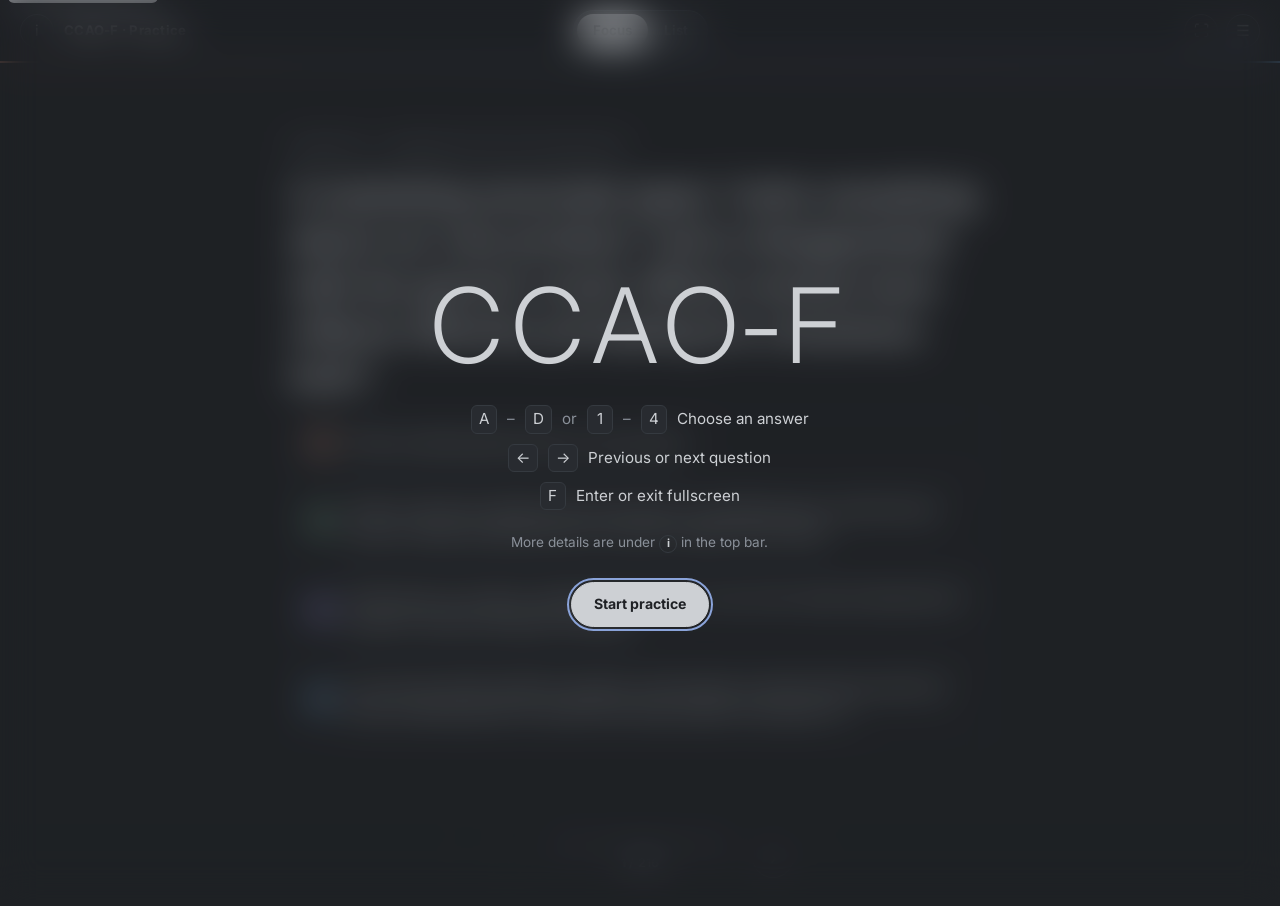
==== commit f02816c5: "refined CCAO and CCDV materials" ====
--- a/illustration/ccao-f/index.html
+++ b/illustration/ccao-f/index.html
@@ -1,755 +1,221 @@
 <!DOCTYPE html>
-<html lang="en" data-theme="dark"><head><meta http-equiv="Content-Type" content="text/html; charset=UTF-8">
+<html lang="en" data-theme="dark">
+<head>
+    <meta charset="UTF-8">
     <meta name="viewport" content="width=device-width, initial-scale=1">
-    <meta name="description" content="CCAO-F practice questions across Domains 1-7, compiled from personal study notes.">
-    <title>CCAO-F Practice Questions</title>
+    <meta name="description" content="CCAO-F sample questions.">
+    <link rel="preconnect" href="https://fonts.googleapis.com"><link rel="preconnect" href="https://fonts.gstatic.com" crossorigin><link href="https://fonts.googleapis.com/css2?family=Inter:wght@400;500;600;700;800&display=swap" rel="stylesheet">
+    <title>CCAO-F Practice</title>
     <style>
-        :root {
-            --bg: #ffffff;
-            --bg-raised: #f7f7f8;
-            --text: #171a20;
-            --text-muted: #6b6f76;
-            --border: #e6e6e9;
-            --selected-bg: #171a20;
-            --selected-text: #ffffff;
-            --correct: #0f7a3d;
-            --correct-bg: #e8f5ec;
-            --incorrect: #b3261e;
-            --incorrect-bg: #fbeae9;
-            --focus-ring: #3b82f6;
-            --shadow: 0 1px 2px rgba(20, 20, 22, 0.04);
+        :root { --bg:#ffffff; --bg-raised:#f7f7f8; --text:#171a20; --text-muted:#6b6f76; --border:#e6e6e9; --selected-bg:#171a20; --selected-text:#ffffff; --correct:#0f7a3d; --correct-bg:#e8f5ec; --incorrect:#b3261e; --incorrect-bg:#fbeae9; --focus-ring:#3b82f6; --shadow:0 1px 2px rgba(20,20,22,.04); }
+        :root[data-theme="dark"] { --bg:#121214; --bg-raised:#1b1c1f; --text:#f2f2f3; --text-muted:#9a9ca3; --border:#2c2d31; --selected-bg:#f2f2f3; --selected-text:#121214; --correct:#3ddc84; --correct-bg:rgba(61,220,132,.12); --incorrect:#ff8a80; --incorrect-bg:rgba(255,138,128,.12); --focus-ring:#6aa9ff; --shadow:none; }
+        * { box-sizing:border-box; }
+        html { height:100%; }
+        body { height:100%; margin:0; color:var(--text); background:var(--bg); font-family:-apple-system,BlinkMacSystemFont,"Inter",system-ui,sans-serif; font-size:17px; line-height:1.6; -webkit-font-smoothing:antialiased; transition:background .2s,color .2s; }
+        @media (prefers-reduced-motion:reduce){ * { transition:none !important; animation:none !important; } }
+        button { font:inherit; color:inherit; }
+        code { padding:.08em .34em; border:1px solid var(--border); border-radius:4px; background:var(--bg-raised); font-family:Consolas,"Courier New",monospace; font-size:.9em; overflow-wrap:anywhere; }
+        a { color:inherit; }
+        .skip-link { position:absolute; top:-40px; left:8px; z-index:100; padding:8px 14px; border-radius:6px; background:var(--selected-bg); color:var(--selected-text); }
+        .skip-link:focus { top:8px; }
+        .visually-hidden { position:absolute; width:1px; height:1px; margin:-1px; overflow:hidden; clip:rect(0,0,0,0); white-space:nowrap; }
+        [hidden] { display:none !important; }
+
+        .topbar { position:sticky; top:0; z-index:10; background:color-mix(in srgb,var(--bg) 92%,transparent); backdrop-filter:blur(10px); border-bottom:1px solid var(--border); }
+        .topbar-inner { display:flex; align-items:center; justify-content:space-between; gap:12px; padding:10px 20px; }
+        .brand { display:flex; align-items:center; gap:6px; font-size:.82rem; font-weight:700; letter-spacing:.02em; white-space:nowrap; }
+        .icon-btn { display:inline-flex; align-items:center; justify-content:center; width:34px; height:34px; border:1px solid var(--border); border-radius:999px; background:transparent; cursor:pointer; font-size:.95rem; line-height:1; }
+        .icon-btn:hover { background:var(--bg-raised); }
+        .icon-btn:focus-visible, button:focus-visible, .opt:focus-visible { outline:2px solid var(--focus-ring); outline-offset:2px; }
+        .mid { display:flex; align-items:center; gap:10px; }
+        .seg { display:inline-flex; padding:3px; border:1px solid var(--border); border-radius:999px; background:var(--bg-raised); }
+        .seg-btn { padding:6px 16px; border:none; border-radius:999px; background:transparent; color:var(--text-muted); font-size:.83rem; font-weight:650; cursor:pointer; }
+        .seg-btn[aria-selected="true"] { background:var(--selected-bg); color:var(--selected-text); }
+        .topbar-actions { display:flex; align-items:center; gap:10px; }
+        .switch { display:inline-flex; align-items:center; gap:8px; cursor:pointer; user-select:none; }
+        .switch input { position:absolute; width:1px; height:1px; opacity:0; }
+        .switch-track { position:relative; width:36px; height:21px; border-radius:999px; background:var(--border); transition:background .15s; flex:0 0 auto; }
+        .switch-thumb { position:absolute; top:2px; left:2px; width:17px; height:17px; border-radius:50%; background:var(--bg); box-shadow:var(--shadow); transition:transform .15s; }
+        .switch input:checked + .switch-track { background:var(--selected-bg); }
+        .switch input:checked + .switch-track .switch-thumb { transform:translateX(15px); background:var(--selected-text); }
+        .switch input:focus-visible + .switch-track { outline:2px solid var(--focus-ring); outline-offset:2px; }
+        .switch-label { font-size:.78rem; font-weight:600; color:var(--text-muted); white-space:nowrap; }
+
+        .popover { position:absolute; top:54px; left:20px; z-index:20; width:min(360px,100vw - 40px); padding:18px 20px; border:1px solid var(--border); border-radius:12px; background:var(--bg-raised); box-shadow:0 10px 30px rgba(20,20,22,.16); font-size:.86rem; color:var(--text-muted); }
+        .popover h2 { margin:0 0 10px; font-size:.78rem; font-weight:800; letter-spacing:.06em; text-transform:uppercase; color:var(--text); }
+        .popover dl { display:grid; grid-template-columns:auto 1fr; gap:4px 10px; margin:0 0 14px; }
+        .popover dt { font-weight:650; color:var(--text); }
+        .popover dd { margin:0; }
+        .popover p { margin:0 0 10px; }
+        .popover .text-btn { color:var(--incorrect); }
+        .popover-right { left:auto; right:20px; }
+        .timing-field { display:flex; align-items:center; justify-content:space-between; gap:14px; margin:0 0 12px; }
+        .timing-field label { color:var(--text); font-weight:650; font-size:.86rem; }
+        .timing-input { width:60px; padding:6px 8px; border:1px solid var(--border); border-radius:6px; background:var(--bg); color:var(--text); font:inherit; font-size:.9rem; text-align:right; }
+        .timing-input:focus-visible { outline:2px solid var(--focus-ring); outline-offset:1px; }
+        .text-btn { border:none; background:transparent; color:var(--text-muted); font-size:.83rem; font-weight:650; cursor:pointer; padding:4px 2px; }
+        .text-btn:hover { color:var(--text); }
+        .pill-btn { padding:10px 22px; border:1px solid var(--selected-bg); border-radius:999px; background:var(--selected-bg); color:var(--selected-text); font-size:.88rem; font-weight:700; cursor:pointer; }
+        .pill-btn:hover { opacity:.85; }
+
+        #focus-view { display:flex; flex-direction:column; min-height:calc(100vh - 57px); }
+        .focus-wrap { flex:1; display:flex; flex-direction:column; justify-content:center; width:min(700px,100% - 48px); margin:0 auto; padding:48px 0; }
+        .llm-tag { display:inline-block; margin-left:10px; padding:1px 8px; border:1px solid var(--border); border-radius:999px; background:var(--bg-raised); color:var(--text-muted); font-size:.68rem; font-weight:700; letter-spacing:.04em; text-transform:none; vertical-align:1px; }
+        .q-meta { margin:0 0 14px; color:var(--text-muted); font-size:.78rem; font-weight:700; letter-spacing:.06em; text-transform:uppercase; }
+        .q-prompt { margin:0 0 10px; font-size:clamp(1.35rem,1rem + 1.6vw,2rem); font-weight:620; line-height:1.42; letter-spacing:-.01em; }
+        .q-hint { margin:0 0 24px; color:var(--text-muted); font-size:.88rem; font-style:italic; }
+        .q-hint:empty { margin:0 0 14px; }
+        .q-options { display:grid; gap:10px; margin:0 0 4px; padding:0; }
+        .opt { display:flex; align-items:flex-start; gap:12px; width:100%; padding:14px 16px; border:1px solid var(--border); border-radius:10px; background:transparent; text-align:left; cursor:pointer; transition:border-color .12s,background .12s; }
+        .opt:hover { border-color:var(--text-muted); }
+        .opt-letter { display:inline-flex; align-items:center; justify-content:center; width:24px; height:24px; border:1px solid var(--border); border-radius:50%; font-size:.78rem; font-weight:700; flex:0 0 auto; transition:border-color .12s,background .12s,color .12s; }
+        .opt-text { padding-top:2px; font-size:1.02rem; line-height:1.5; }
+        .opt.selected { border-color:var(--text); }
+        .opt.selected .opt-letter { background:var(--selected-bg); border-color:var(--selected-bg); color:var(--selected-text); }
+        .opt.correct { border-color:var(--correct); background:var(--correct-bg); }
+        .opt.correct .opt-letter { background:var(--correct); border-color:var(--correct); color:#fff; }
+        .opt.incorrect { border-color:var(--incorrect); background:var(--incorrect-bg); }
+        .opt.incorrect .opt-letter { background:var(--incorrect); border-color:var(--incorrect); color:#fff; }
+        .welcome { position:fixed; inset:0; z-index:200; overflow:auto; display:flex; align-items:center; justify-content:center; padding:24px; background:color-mix(in srgb, var(--bg) 30%, transparent); -webkit-backdrop-filter:blur(18px); backdrop-filter:blur(18px); opacity:1; transition:opacity .45s ease, backdrop-filter .45s ease, -webkit-backdrop-filter .45s ease; }
+        .welcome.leaving { opacity:0; -webkit-backdrop-filter:blur(0); backdrop-filter:blur(0); pointer-events:none; }
+        .welcome[hidden] { display:none; }
+        .welcome-inner { text-align:center; max-width:460px; margin:auto; }
+        .welcome-title { margin:0 0 clamp(14px,4vh,28px); font-size:clamp(2.4rem,min(11vw,15vh),6.5rem); font-weight:300; letter-spacing:.08em; line-height:1; }
+        .welcome-tips { display:grid; gap:10px; margin:0 0 22px; padding:0; list-style:none; color:var(--text-muted); font-size:.95rem; }
+        .welcome-tips li { display:flex; align-items:center; justify-content:center; gap:10px; }
+        .welcome-tips li span { color:var(--text); }
+        .welcome-tips kbd { display:inline-block; min-width:26px; padding:1px 7px; border:1px solid var(--border); border-radius:6px; background:var(--bg-raised); color:var(--text); font:600 .78rem/1.6 inherit; font-family:inherit; text-align:center; }
+        .welcome-note { margin:0 0 28px; color:var(--text-muted); font-size:.85rem; }
+        .welcome-note b { display:inline-flex; align-items:center; justify-content:center; width:18px; height:18px; border:1px solid var(--border); border-radius:50%; font-size:.7rem; color:var(--text); }
+        .topbar-inner { display:grid; grid-template-columns:1fr auto 1fr; }
+        .topbar-left { display:flex; align-items:center; gap:10px; justify-self:start; }
+        .topbar-actions { justify-self:end; gap:8px; }
+        .menu-dl { display:grid; grid-template-columns:1fr auto; align-items:center; gap:12px 18px; margin:0; }
+        .menu-dl dt { margin:0; color:var(--text); font-weight:650; }
+        .menu-dl dd { margin:0; display:flex; align-items:center; justify-content:flex-end; gap:6px; color:var(--text-muted); }
+        .menu-btn { white-space:nowrap; padding:6px 12px; border:1px solid var(--border); border-radius:999px; background:var(--bg); font-size:.8rem; font-weight:650; }
+        .menu-btn:hover { background:var(--bg-raised); }
+        .menu-btn.copied { border-color:var(--correct); color:var(--correct); }
+        dialog.dlg { padding:0; border:1px solid var(--border); border-radius:16px; background:var(--bg); color:var(--text); width:min(420px, calc(100vw - 32px)); box-shadow:0 24px 70px rgba(0,0,0,.28); font-family:inherit; }
+        dialog.dlg::backdrop { background:rgba(10,10,14,.4); backdrop-filter:blur(4px); }
+        .dlg-body { padding:20px 22px 8px; }
+        .dlg h2 { margin:0 0 4px; font-size:1.05rem; }
+        .dlg h3 { margin:16px 0 4px; font-size:.68rem; font-weight:800; letter-spacing:.08em; text-transform:uppercase; color:var(--text-muted); }
+        .dlg-row { display:flex; align-items:center; gap:10px; padding:5px 0; font-size:.9rem; cursor:pointer; }
+        .dlg-row.dim { opacity:.6; cursor:default; }
+        .dlg-row em { font-style:normal; font-size:.78rem; color:var(--text-muted); margin-left:4px; }
+        .dlg-row input { accent-color:#8b7bd6; width:16px; height:16px; margin:0; }
+        .dlg-row.off { opacity:.45; cursor:default; }
+        .dlg-actions { display:flex; align-items:center; justify-content:flex-end; gap:16px; padding:14px 22px 18px; }.dlg-seg { display:flex; padding:3px; border:1px solid var(--border); border-radius:999px; background:var(--bg-raised); }
+        .dlg-seg label { flex:1; position:relative; cursor:pointer; }
+        .dlg-seg input { position:absolute; opacity:0; inset:0; margin:0; cursor:pointer; }
+        .dlg-seg span { display:block; padding:6px 10px; border-radius:999px; text-align:center; font-size:.84rem; font-weight:650; color:var(--text-muted); transition:background .15s,color .15s; }
+        .dlg-seg input:checked + span { background:var(--selected-bg); color:var(--selected-text); }
+        .dlg-seg input:focus-visible + span { outline:2px solid var(--focus-ring); outline-offset:2px; }
+        .dlg-seg input:disabled + span { opacity:.4; }
+        .dlg-seg input:disabled { cursor:default; }
+        .dlg-note { margin:0 0 4px; font-size:.78rem; color:var(--text-muted); }
+        .dlg h3 + .dlg-seg { margin-top:6px; }
+        .dlg-seg + .dlg-note { margin-top:8px; }#info-pop { max-height:calc(100vh - 80px); overflow:auto; width:min(380px, 100vw - 40px); }
+        .q-submit-row { margin-top:14px; }
+        .pill-btn:disabled { opacity:.35; cursor:default; }
+        .q-feedback { margin-top:20px; padding-top:18px; border-top:1px solid var(--border); }
+        .feedback-result { margin:0 0 6px; font-size:.86rem; font-weight:750; }
+        .feedback-result.is-correct { color:var(--correct); }
+        .feedback-result.is-incorrect { color:var(--incorrect); }
+        .feedback-rationale, .list-answer-panel p { white-space:pre-line; }
+        .feedback-rationale { margin:0; color:var(--text-muted); font-size:.92rem; line-height:1.55; }
+
+        .focus-nav { position:sticky; bottom:0; display:flex; align-items:center; justify-content:center; gap:22px; padding:14px 20px 22px; background:linear-gradient(to top,var(--bg) 60%,transparent); }
+        .nav-btn { display:inline-flex; align-items:center; justify-content:center; width:42px; height:42px; border:1px solid var(--border); border-radius:50%; background:var(--bg); font-size:1.15rem; cursor:pointer; }
+        .nav-btn:hover:not(:disabled) { border-color:var(--text); }
+        .nav-btn:disabled { opacity:.3; cursor:default; }
+        .progress { display:flex; flex-direction:column; align-items:center; gap:6px; width:180px; }
+        .progress-track { width:100%; height:3px; border-radius:999px; background:var(--border); overflow:hidden; }
+        .progress-fill { height:100%; background:var(--selected-bg); transition:width .2s; }
+        .progress-text { font-size:.76rem; font-weight:650; color:var(--text-muted); letter-spacing:.02em; }
+        .q-summary { text-align:center; padding:12px 0 8px; }
+        .summary-score { margin:0 0 26px; font-size:1.6rem; font-weight:650; }
+        .summary-actions { display:flex; align-items:center; justify-content:center; gap:18px; flex-wrap:wrap; }
+
+        /* List view: one minimal box per question */
+        #list-view { width:min(760px,100% - 48px); margin:0 auto; padding:32px 0 80px; }
+        .list-controls { display:flex; align-items:center; justify-content:space-between; margin-bottom:22px; padding-bottom:14px; border-bottom:1px solid var(--border); }
+        .list-count { color:var(--text-muted); font-size:.84rem; font-weight:650; }
+        .list-actions { display:flex; gap:16px; }
+        .list-item { margin:0 0 14px; padding:18px 20px; border:1px solid var(--border); border-radius:12px; background:var(--bg-raised); }
+        .list-item-meta { margin:0 0 6px; color:var(--text-muted); font-size:.76rem; font-weight:650; letter-spacing:.02em; }
+        .list-item-prompt { margin:0 0 12px; font-size:1.04rem; font-weight:560; line-height:1.5; }
+        .list-item-options { display:grid; gap:6px; margin:0 0 10px; padding:0; list-style:none; color:var(--text-muted); font-size:.94rem; }
+        .list-item-options li { display:flex; gap:8px; }
+        .opt-letter-plain { font-weight:700; color:var(--text); }
+        .list-item-options li { padding:3px 8px; margin:0 -8px; border-radius:6px; transition:background .15s; }
+        .list-item.show li.key { background:var(--correct-bg); color:var(--text); }
+        .list-item.show li.key .opt-letter-plain { color:var(--correct); }
+        .list-answer summary { display:inline-block; color:var(--text); font-size:.83rem; font-weight:700; cursor:pointer; list-style:none; }
+        .list-answer summary::-webkit-details-marker { display:none; }
+        .list-answer summary::before { content:"Show answer  "; }
+        .list-answer[open] summary::before { content:"Hide answer  "; }
+        .list-answer-panel { margin-top:12px; padding-left:14px; border-left:2px solid var(--border); font-size:.92rem; color:var(--text-muted); }
+        .list-answer-panel p { margin:0 0 8px; }
+        .list-answer-panel p:last-child { margin-bottom:0; }
+        .answer-key { color:var(--text); font-weight:700; }
+        @media (max-width:640px){ .topbar-inner { display:flex; flex-wrap:wrap; row-gap:8px; } .brand { display:none; } .switch-label { display:none; } .focus-wrap { padding:30px 0; } }
+        /* SORBET theme: fixed pastels for A-D, gradient progress, centred option rows */
+        :root{--pa:#ffd9cc;--pb:#cdeedd;--pc:#e0d6f7;--pd:#cde7fa;--ink:#2a2d34;--bg:#faf9f7;--bg-raised:#f4f2ee;--border:#e7e5e0;}
+        :root[data-theme="dark"]{--pa:#7a4f43;--pb:#3f6a54;--pc:#5f5490;--pd:#3d6786;--ink:#f4f4f5;}
+        .opt{align-items:center;}
+        .opt-text{padding-top:0;}
+        .opt-letter{width:28px;height:28px;}
+        .q-options .opt:not(.correct):not(.incorrect):not(.selected):nth-child(1) .opt-letter{background:var(--pa);border-color:var(--pa);color:var(--ink);}
+        .q-options .opt:not(.correct):not(.incorrect):not(.selected):nth-child(2) .opt-letter{background:var(--pb);border-color:var(--pb);color:var(--ink);}
+        .q-options .opt:not(.correct):not(.incorrect):not(.selected):nth-child(3) .opt-letter{background:var(--pc);border-color:var(--pc);color:var(--ink);}
+        .q-options .opt:not(.correct):not(.incorrect):not(.selected):nth-child(n+4) .opt-letter{background:var(--pd);border-color:var(--pd);color:var(--ink);}
+        .progress-fill{background:#b6a6ea;}
+        :root[data-theme="dark"] .progress-fill{background:#9486d4;}
+        .progress-track{height:5px;}
+        .topbar{border-bottom:2px solid transparent;border-image:linear-gradient(90deg,var(--pa),var(--pb),var(--pc),var(--pd)) 1;}
+        .q-meta{color:inherit;opacity:.55;}
+        /* Questions keep their original typeface; surrounding UI uses the system font above. */
+        #question-block, .list-item { font-family:-apple-system,BlinkMacSystemFont,"Segoe UI",Roboto,Helvetica,Arial,sans-serif; }.popover .timing-dl { align-items:center; margin:0; }
+        .popover .timing-dl dt label { color:var(--text); font-weight:650; }
+        .popover .timing-dl dd { display:flex; align-items:center; gap:8px; }
+        .popover .timing-input { text-align:center; }.menu-pop { width:min(300px, 100vw - 40px); padding:14px 18px 16px; }
+        .menu-sec + .menu-sec { margin-top:12px; padding-top:12px; border-top:1px solid var(--border); }
+        .menu-sec h3 { margin:0 0 6px; font-size:.68rem; font-weight:800; letter-spacing:.08em; text-transform:uppercase; color:var(--text-muted); }
+        .menu-row { display:flex; align-items:center; justify-content:space-between; gap:12px; min-height:34px; color:var(--text); font-size:.88rem; font-weight:600; }
+        .menu-row label { cursor:pointer; }
+        .menu-row.sub { padding-left:12px; color:var(--text-muted); font-weight:500; font-size:.84rem; }
+        .menu-row.sub label { cursor:default; }
+        .menu-val { display:inline-flex; align-items:center; gap:6px; }
+        .menu-val i { font-style:normal; font-size:.78rem; color:var(--text-muted); width:8px; }
+        .menu-pop .timing-input { width:52px; padding:5px 6px; }
+        .menu-row.sub:has(input:disabled) { opacity:.45; }.list-item-options li.ok { background:var(--correct-bg); }
+        .list-item-options li.ok .opt-letter-plain { color:var(--correct); }
+        .list-item-options li.bad { background:var(--incorrect-bg); }
+        .list-item-options li.bad .opt-letter-plain { color:var(--incorrect); }
+        .list-item-options li.ok, .list-item-options li.bad { color:var(--text); }
+        .list-item-options .opt-body { flex:1; }
+        .mine-tag { flex:none; align-self:center; font-style:normal; font-size:.68rem; font-weight:700; letter-spacing:.03em; color:var(--text-muted); }
+        .list-item-meta .st { font-weight:700; }
+        .st-ok { color:var(--correct); } .st-bad { color:var(--incorrect); } .st-none { color:var(--text-muted); font-weight:600; }
+        .list-answer-panel .st { font-weight:700; }
+        /* EYE COMFORT: lower-contrast, warmer palettes for long sessions */
+        :root[data-comfort="on"]:not([data-theme="dark"]) {
+            --bg:#f4efe6; --bg-raised:#ece6da; --text:#3b3935; --text-muted:#7b756a; --border:#ddd5c6;
+            --selected-bg:#3b3935; --selected-text:#f4efe6;
+            --correct:#3f7a55; --correct-bg:#dcebdc; --incorrect:#a85a50; --incorrect-bg:#f1ddd6; --focus-ring:#7d8fc4;
+            --pa:#f0d2c4; --pb:#cfe3d5; --pc:#ddd5ef; --pd:#cfe0ee; --ink:#3b3935;
         }
-
-        :root[data-theme="dark"] {
-            --bg: #121214;
-            --bg-raised: #1b1c1f;
-            --text: #f2f2f3;
-            --text-muted: #9a9ca3;
-            --border: #2c2d31;
-            --selected-bg: #f2f2f3;
-            --selected-text: #121214;
-            --correct: #3ddc84;
-            --correct-bg: rgba(61, 220, 132, 0.12);
-            --incorrect: #ff8a80;
-            --incorrect-bg: rgba(255, 138, 128, 0.12);
-            --focus-ring: #6aa9ff;
-            --shadow: none;
+        :root[data-theme="dark"][data-comfort="on"] {
+            --bg:#1f2125; --bg-raised:#282b30; --text:#cdd0d4; --text-muted:#8a9099; --border:#353a40;
+            --selected-bg:#cdd0d4; --selected-text:#1f2125;
+            --correct:#7fc29a; --correct-bg:rgba(127,194,154,.13); --incorrect:#e29a92; --incorrect-bg:rgba(226,154,146,.12); --focus-ring:#8aa3d9;
+            --pa:#6a4b43; --pb:#3f5e50; --pc:#54507c; --pd:#3e5a74; --ink:#e4e6e8;
         }
-
-        * {
-            box-sizing: border-box;
-        }
-
-        html {
-            height: 100%;
-        }
-
-        body {
-            height: 100%;
-            margin: 0;
-            color: var(--text);
-            background: var(--bg);
-            font-family: -apple-system, BlinkMacSystemFont, "Segoe UI", Roboto, Helvetica, Arial, sans-serif;
-            font-size: 17px;
-            line-height: 1.6;
-            -webkit-font-smoothing: antialiased;
-            transition: background 0.2s ease, color 0.2s ease;
-        }
-
-        @media (prefers-reduced-motion: reduce) {
-            * {
-                transition: none !important;
-                animation: none !important;
-            }
-        }
-
-        button {
-            font: inherit;
-            color: inherit;
-        }
-
-        code {
-            padding: 0.08em 0.34em;
-            border: 1px solid var(--border);
-            border-radius: 4px;
-            background: var(--bg-raised);
-            font-family: Consolas, "Courier New", monospace;
-            font-size: 0.9em;
-            overflow-wrap: anywhere;
-        }
-
-        a {
-            color: inherit;
-        }
-
-        .skip-link {
-            position: absolute;
-            top: -40px;
-            left: 8px;
-            z-index: 100;
-            padding: 8px 14px;
-            border-radius: 6px;
-            background: var(--selected-bg);
-            color: var(--selected-text);
-        }
-
-        .skip-link:focus {
-            top: 8px;
-        }
-
-        .visually-hidden {
-            position: absolute;
-            width: 1px;
-            height: 1px;
-            margin: -1px;
-            overflow: hidden;
-            clip: rect(0 0 0 0);
-            white-space: nowrap;
-        }
-
-        /* ---------- Top bar ---------- */
-
-        .topbar {
-            position: sticky;
-            top: 0;
-            z-index: 10;
-            background: color-mix(in srgb, var(--bg) 92%, transparent);
-            backdrop-filter: blur(10px);
-            border-bottom: 1px solid var(--border);
-        }
-
-        .topbar-inner {
-            display: flex;
-            align-items: center;
-            justify-content: space-between;
-            gap: 12px;
-            padding: 10px 20px;
-        }
-
-        .brand {
-            display: flex;
-            align-items: center;
-            gap: 6px;
-            font-size: 0.82rem;
-            font-weight: 700;
-            letter-spacing: 0.02em;
-            white-space: nowrap;
-        }
-
-        .icon-btn {
-            display: inline-flex;
-            align-items: center;
-            justify-content: center;
-            width: 34px;
-            height: 34px;
-            border: 1px solid var(--border);
-            border-radius: 999px;
-            background: transparent;
-            cursor: pointer;
-            font-size: 0.95rem;
-            line-height: 1;
-        }
-
-        .icon-btn:hover {
-            background: var(--bg-raised);
-        }
-
-        .icon-btn:focus-visible,
-        button:focus-visible,
-        .opt:focus-visible {
-            outline: 2px solid var(--focus-ring);
-            outline-offset: 2px;
-        }
-
-        .seg {
-            display: inline-flex;
-            padding: 3px;
-            border: 1px solid var(--border);
-            border-radius: 999px;
-            background: var(--bg-raised);
-        }
-
-        .seg-btn {
-            padding: 6px 16px;
-            border: none;
-            border-radius: 999px;
-            background: transparent;
-            color: var(--text-muted);
-            font-size: 0.83rem;
-            font-weight: 650;
-            cursor: pointer;
-        }
-
-        .seg-btn[aria-selected="true"] {
-            background: var(--selected-bg);
-            color: var(--selected-text);
-        }
-
-        .topbar-actions {
-            display: flex;
-            align-items: center;
-            gap: 10px;
-        }
-
-        .switch {
-            display: inline-flex;
-            align-items: center;
-            gap: 8px;
-            cursor: pointer;
-            user-select: none;
-        }
-
-        .switch input {
-            position: absolute;
-            width: 1px;
-            height: 1px;
-            opacity: 0;
-        }
-
-        .switch-track {
-            position: relative;
-            width: 36px;
-            height: 21px;
-            border-radius: 999px;
-            background: var(--border);
-            transition: background 0.15s ease;
-            flex: none;
-        }
-
-        .switch-thumb {
-            position: absolute;
-            top: 2px;
-            left: 2px;
-            width: 17px;
-            height: 17px;
-            border-radius: 50%;
-            background: var(--bg);
-            box-shadow: var(--shadow);
-            transition: transform 0.15s ease;
-        }
-
-        .switch input:checked + .switch-track {
-            background: var(--selected-bg);
-        }
-
-        .switch input:checked + .switch-track .switch-thumb {
-            transform: translateX(15px);
-            background: var(--selected-text);
-        }
-
-        .switch input:focus-visible + .switch-track {
-            outline: 2px solid var(--focus-ring);
-            outline-offset: 2px;
-        }
-
-        .switch-label {
-            font-size: 0.78rem;
-            font-weight: 600;
-            color: var(--text-muted);
-            white-space: nowrap;
-        }
-
-        .popover {
-            position: absolute;
-            top: 54px;
-            left: 20px;
-            z-index: 20;
-            width: min(360px, calc(100vw - 40px));
-            padding: 18px 20px;
-            border: 1px solid var(--border);
-            border-radius: 12px;
-            background: var(--bg-raised);
-            box-shadow: 0 10px 30px rgba(20, 20, 22, 0.16);
-            font-size: 0.86rem;
-            color: var(--text-muted);
-        }
-
-        .popover h2 {
-            margin: 0 0 10px;
-            font-size: 0.78rem;
-            font-weight: 800;
-            letter-spacing: 0.06em;
-            text-transform: uppercase;
-            color: var(--text);
-        }
-
-        .popover dl {
-            display: grid;
-            grid-template-columns: auto 1fr;
-            gap: 4px 10px;
-            margin: 0 0 14px;
-        }
-
-        .popover dt {
-            font-weight: 650;
-            color: var(--text);
-        }
-
-        .popover dd {
-            margin: 0;
-        }
-
-        .popover p {
-            margin: 0 0 10px;
-        }
-
-        .popover a {
-            text-decoration: underline;
-            text-underline-offset: 2px;
-        }
-
-        .popover .text-btn {
-            color: var(--incorrect);
-        }
-
-        .popover-right {
-            left: auto;
-            right: 20px;
-        }
-
-        .timing-field {
-            display: flex;
-            align-items: center;
-            justify-content: space-between;
-            gap: 14px;
-            margin: 0 0 12px;
-        }
-
-        .timing-field label {
-            color: var(--text);
-            font-weight: 650;
-            font-size: 0.86rem;
-        }
-
-        .timing-input {
-            width: 60px;
-            padding: 6px 8px;
-            border: 1px solid var(--border);
-            border-radius: 6px;
-            background: var(--bg);
-            color: var(--text);
-            font: inherit;
-            font-size: 0.9rem;
-            text-align: right;
-        }
-
-        .timing-input:focus-visible {
-            outline: 2px solid var(--focus-ring);
-            outline-offset: 1px;
-        }
-
-        /* ---------- Shared bits ---------- */
-
-        .text-btn {
-            border: none;
-            background: transparent;
-            color: var(--text-muted);
-            font-size: 0.83rem;
-            font-weight: 650;
-            cursor: pointer;
-            padding: 4px 2px;
-        }
-
-        .text-btn:hover {
-            color: var(--text);
-        }
-
-        .pill-btn {
-            padding: 10px 22px;
-            border: 1px solid var(--selected-bg);
-            border-radius: 999px;
-            background: var(--selected-bg);
-            color: var(--selected-text);
-            font-size: 0.88rem;
-            font-weight: 700;
-            cursor: pointer;
-        }
-
-        .pill-btn:hover {
-            opacity: 0.85;
-        }
-
-        /* ---------- Focus view ---------- */
-
-        #focus-view {
-            display: flex;
-            flex-direction: column;
-            min-height: calc(100vh - 57px);
-        }
-
-        #focus-view[hidden] {
-            display: none;
-        }
-
-        .focus-wrap {
-            flex: 1;
-            display: flex;
-            flex-direction: column;
-            justify-content: center;
-            width: min(700px, calc(100% - 48px));
-            margin: 0 auto;
-            padding: 48px 0;
-        }
-
-        .q-meta {
-            margin: 0 0 14px;
-            color: var(--text-muted);
-            font-size: 0.78rem;
-            font-weight: 700;
-            letter-spacing: 0.06em;
-            text-transform: uppercase;
-        }
-
-        .q-prompt {
-            margin: 0 0 10px;
-            font-size: clamp(1.35rem, 1rem + 1.6vw, 2rem);
-            font-weight: 620;
-            line-height: 1.42;
-            letter-spacing: -0.01em;
-        }
-
-        .q-hint {
-            margin: 0 0 24px;
-            color: var(--text-muted);
-            font-size: 0.88rem;
-            font-style: italic;
-        }
-
-        .q-options {
-            display: grid;
-            gap: 10px;
-            margin: 0 0 4px;
-            padding: 0;
-            list-style: none;
-        }
-
-        .opt {
-            display: flex;
-            align-items: flex-start;
-            gap: 12px;
-            width: 100%;
-            padding: 14px 16px;
-            border: 1px solid var(--border);
-            border-radius: 10px;
-            background: transparent;
-            text-align: left;
-            cursor: pointer;
-            transition: border-color 0.12s ease, background 0.12s ease;
-        }
-
-        .opt:hover {
-            border-color: var(--text-muted);
-        }
-
-        .opt-letter {
-            display: inline-flex;
-            align-items: center;
-            justify-content: center;
-            width: 24px;
-            height: 24px;
-            border: 1px solid var(--border);
-            border-radius: 50%;
-            font-size: 0.78rem;
-            font-weight: 700;
-            flex: none;
-            transition: border-color 0.12s ease, background 0.12s ease, color 0.12s ease;
-        }
-
-        .opt-text {
-            padding-top: 2px;
-            font-size: 1.02rem;
-            line-height: 1.5;
-        }
-
-        .opt.selected {
-            border-color: var(--text);
-        }
-
-        .opt.selected .opt-letter {
-            background: var(--selected-bg);
-            border-color: var(--selected-bg);
-            color: var(--selected-text);
-        }
-
-        .opt.correct {
-            border-color: var(--correct);
-            background: var(--correct-bg);
-        }
-
-        .opt.correct .opt-letter {
-            background: var(--correct);
-            border-color: var(--correct);
-            color: #fff;
-        }
-
-        .opt.incorrect {
-            border-color: var(--incorrect);
-            background: var(--incorrect-bg);
-        }
-
-        .opt.incorrect .opt-letter {
-            background: var(--incorrect);
-            border-color: var(--incorrect);
-            color: #fff;
-        }
-
-        .q-feedback {
-            margin-top: 20px;
-            padding-top: 18px;
-            border-top: 1px solid var(--border);
-        }
-
-        .feedback-result {
-            margin: 0 0 6px;
-            font-size: 0.86rem;
-            font-weight: 750;
-        }
-
-        .feedback-result.is-correct {
-            color: var(--correct);
-        }
-
-        .feedback-result.is-incorrect {
-            color: var(--incorrect);
-        }
-
-        .feedback-rationale {
-            margin: 0;
-            color: var(--text-muted);
-            font-size: 0.92rem;
-            line-height: 1.55;
-        }
-
-        .focus-nav {
-            position: sticky;
-            bottom: 0;
-            display: flex;
-            align-items: center;
-            justify-content: center;
-            gap: 22px;
-            padding: 14px 20px 22px;
-            background: linear-gradient(to top, var(--bg) 60%, transparent);
-        }
-
-        .nav-btn {
-            display: inline-flex;
-            align-items: center;
-            justify-content: center;
-            width: 42px;
-            height: 42px;
-            border: 1px solid var(--border);
-            border-radius: 50%;
-            background: var(--bg);
-            font-size: 1.15rem;
-            cursor: pointer;
-        }
-
-        .nav-btn:hover:not(:disabled) {
-            border-color: var(--text);
-        }
-
-        .nav-btn:disabled {
-            opacity: 0.3;
-            cursor: default;
-        }
-
-        .progress {
-            display: flex;
-            flex-direction: column;
-            align-items: center;
-            gap: 6px;
-            width: 180px;
-        }
-
-        .progress-track {
-            width: 100%;
-            height: 3px;
-            border-radius: 999px;
-            background: var(--border);
-            overflow: hidden;
-        }
-
-        .progress-fill {
-            height: 100%;
-            background: var(--selected-bg);
-            transition: width 0.2s ease;
-        }
-
-        .progress-text {
-            font-size: 0.76rem;
-            font-weight: 650;
-            color: var(--text-muted);
-            letter-spacing: 0.02em;
-        }
-
-        .q-summary {
-            text-align: center;
-            padding: 12px 0 8px;
-        }
-
-        .summary-score {
-            margin: 0 0 26px;
-            font-size: 1.6rem;
-            font-weight: 650;
-        }
-
-        .summary-actions {
-            display: flex;
-            align-items: center;
-            justify-content: center;
-            gap: 18px;
-            flex-wrap: wrap;
-        }
-
-        /* ---------- List view ---------- */
-
-        #list-view {
-            width: min(760px, calc(100% - 48px));
-            margin: 0 auto;
-            padding: 32px 0 80px;
-        }
-
-        .list-controls {
-            display: flex;
-            align-items: center;
-            justify-content: space-between;
-            margin-bottom: 22px;
-            padding-bottom: 14px;
-            border-bottom: 1px solid var(--border);
-        }
-
-        .list-count {
-            color: var(--text-muted);
-            font-size: 0.84rem;
-            font-weight: 650;
-        }
-
-        .list-actions {
-            display: flex;
-            gap: 16px;
-        }
-
-        .list-section-title {
-            margin: 34px 0 14px;
-            color: var(--text-muted);
-            font-size: 0.76rem;
-            font-weight: 800;
-            letter-spacing: 0.07em;
-            text-transform: uppercase;
-        }
-
-        .list-section-title:first-child {
-            margin-top: 0;
-        }
-
-        .list-item {
-            padding: 20px 0;
-            border-bottom: 1px solid var(--border);
-        }
-
-        .list-item-meta {
-            margin: 0 0 8px;
-            color: var(--text-muted);
-            font-size: 0.76rem;
-            font-weight: 650;
-            letter-spacing: 0.02em;
-        }
-
-        .list-item-prompt {
-            margin: 0 0 12px;
-            font-size: 1.04rem;
-            font-weight: 560;
-            line-height: 1.5;
-        }
-
-        .list-item-options {
-            display: grid;
-            gap: 6px;
-            margin: 0 0 10px;
-            padding: 0;
-            list-style: none;
-            color: var(--text-muted);
-            font-size: 0.94rem;
-        }
-
-        .list-item-options li {
-            display: flex;
-            gap: 8px;
-        }
-
-        .list-item-options .opt-letter-plain {
-            font-weight: 700;
-            color: var(--text);
-        }
-
-        .list-answer summary {
-            display: inline-block;
-            color: var(--text);
-            font-size: 0.83rem;
-            font-weight: 700;
-            cursor: pointer;
-            list-style: none;
-        }
-
-        .list-answer summary::-webkit-details-marker {
-            display: none;
-        }
-
-        .list-answer summary::before {
-            content: "Show answer  ";
-        }
-
-        .list-answer[open] summary::before {
-            content: "Hide answer  ";
-        }
-
-        .list-answer-panel {
-            margin-top: 12px;
-            padding-left: 14px;
-            border-left: 2px solid var(--border);
-            font-size: 0.92rem;
-            color: var(--text-muted);
-        }
-
-        .list-answer-panel p {
-            margin: 0 0 8px;
-        }
-
-        .list-answer-panel p:last-child {
-            margin-bottom: 0;
-        }
-
-        .list-your-answer {
-            font-weight: 700;
-        }
-
-        .list-your-answer.is-correct {
-            color: var(--correct);
-        }
-
-        .list-your-answer.is-incorrect {
-            color: var(--incorrect);
-        }
-
-        .answer-key {
-            color: var(--text);
-            font-weight: 700;
-        }
-
-        @media (max-width: 640px) {
-            .topbar-inner {
-                flex-wrap: wrap;
-                row-gap: 8px;
-            }
-
-            .switch-label {
-                display: none;
-            }
-
-            .focus-wrap {
-                padding: 30px 0;
-            }
-        }
+        :root[data-comfort="on"]:not([data-theme="dark"]) .progress-fill { background:#a79bd0; }
+        :root[data-theme="dark"][data-comfort="on"] .progress-fill { background:#8d84bf; }
+        :root[data-comfort="on"] body { transition:background .3s, color .3s; }
     </style>
 </head>
 <body>
@@ -757,52 +223,68 @@
 
 <header class="topbar">
     <div class="topbar-inner">
-        <div style="display:flex; align-items:center; gap:10px;">
+        <div class="topbar-left">
             <button type="button" id="info-btn" class="icon-btn" aria-haspopup="true" aria-expanded="false" title="About this practice set">i</button>
-            <span class="brand">CCAO‑F · Practice</span>
+            <span class="brand">CCAO&#8209;F &middot; Practice</span>
         </div>
-        <div class="seg" role="tablist" aria-label="View mode">
+        <div class="seg" role="tablist" aria-label="View">
             <button type="button" class="seg-btn" data-view="focus" role="tab" aria-selected="true">Focus</button>
             <button type="button" class="seg-btn" data-view="list" role="tab" aria-selected="false">List</button>
         </div>
         <div class="topbar-actions">
-            <label class="switch" id="auto-advance-wrap" title="Automatically move to the next question after answering">
-                <input type="checkbox" id="auto-advance" checked="">
-                <span class="switch-track"><span class="switch-thumb"></span></span>
-                <span class="switch-label">Auto‑advance</span>
-            </label>
-            <button type="button" id="timing-btn" class="icon-btn" aria-haspopup="true" aria-expanded="false" title="Auto-advance timing">⏱</button>
-            <button type="button" id="fullscreen-btn" class="icon-btn" title="Enter fullscreen" aria-pressed="false">⛶</button>
-            <button type="button" id="theme-btn" class="icon-btn" title="Toggle dark / light theme" aria-label="Switch to light theme">☀</button>
+            <button type="button" id="fullscreen-btn" class="icon-btn" title="Enter fullscreen" aria-pressed="false">&#9974;</button>
+            <button type="button" id="menu-btn" class="icon-btn" aria-haspopup="true" aria-expanded="false" title="Menu" aria-label="Menu">&#9776;</button>
         </div>
     </div>
-    <div class="popover" id="info-popover" hidden="">
-        <h2>About this set</h2>
+    <div class="popover" id="info-pop" hidden>
+        <h2>About</h2>
+        <p id="info-about"></p>
+        <p id="info-source"></p>
         <dl>
-            <dt>Exam code</dt><dd>CCAO-F</dd>
-            <dt>Domains covered</dt><dd>1-7, all domains</dd>
-            <dt>Question count</dt><dd id="popover-count">-</dd>
-            <dt>Compiled</dt><dd>13 Aug 2026</dd>
+            <dt>&larr; &rarr;</dt><dd>Previous or next question</dd>
+            <dt>A &ndash; D or 1 &ndash; 4</dt><dd>Choose an answer</dd>
+            <dt>Enter</dt><dd>Check a multi-select answer</dd>
+            <dt>F</dt><dd>Enter or exit fullscreen</dd>
+            <dt>List</dt><dd>Review your answers: the correct option is green. Expand a question for the explanation.</dd>
+            <dt>Menu</dt><dd>Auto-advance, wait times, theme, and Download report (PDF, Markdown or JSON; all questions or incorrect only).</dd>
+            <dt>Saved</dt><dd>Your progress stays in this browser.</dd>
         </dl>
-        <p>Independently compiled study questions, not official exam items. Gathered from personal study notes and practice sets across all seven CCAO-F domains, with explanations written or adapted for this set.</p>
-        <p>Some items are adapted from Matthew Purcell's CCAO-F practice questions
-            (<a href="https://www.linkedin.com/in/purcellmatthew" target="_blank" rel="noopener">linkedin.com/in/purcellmatthew</a>),
-            combined with additional practice items covering the same domains.
-        </p>
-        <button type="button" class="text-btn" id="reset-progress">Reset progress</button>
+        <button type="button" class="text-btn" id="reset-btn">Restart practice</button>
     </div>
-    <div class="popover popover-right" id="timing-popover" hidden="">
-        <h2>Auto-advance timing</h2>
-        <p>Seconds to wait after answering before the next question appears automatically.</p>
-        <div class="timing-field">
-            <label for="correct-hold">Correct answer</label>
-            <input type="number" id="correct-hold" class="timing-input" min="0" max="30" step="1" inputmode="numeric">
-        </div>
-        <div class="timing-field">
-            <label for="incorrect-hold">Incorrect answer</label>
-            <input type="number" id="incorrect-hold" class="timing-input" min="0" max="30" step="1" inputmode="numeric">
-        </div>
-        <button type="button" class="text-btn" id="timing-reset">Reset to defaults (1s / 4s)</button>
+    <div class="popover popover-right menu-pop" id="menu-pop" hidden>
+        <section class="menu-sec">
+            <h3>Practice</h3>
+            <div class="menu-row">
+                <label for="auto-advance">Auto&#8209;advance</label>
+                <label class="switch" title="Move to the next question automatically after you answer"><input type="checkbox" id="auto-advance" checked><span class="switch-track"><span class="switch-thumb"></span></span></label>
+            </div>
+            <div class="menu-row sub">
+                <label for="timing-ok">Wait after correct</label>
+                <span class="menu-val"><input type="number" id="timing-ok" class="timing-input" min="0" max="30" step="0.5" value="1.5"><i>s</i></span>
+            </div>
+            <div class="menu-row sub">
+                <label for="timing-bad">Wait after incorrect</label>
+                <span class="menu-val"><input type="number" id="timing-bad" class="timing-input" min="0" max="30" step="0.5" value="5"><i>s</i></span>
+            </div>
+        </section>
+        <section class="menu-sec">
+            <h3>Appearance</h3>
+            <div class="menu-row">
+                <label for="theme-switch">Dark mode</label>
+                <label class="switch"><input type="checkbox" id="theme-switch" checked><span class="switch-track"><span class="switch-thumb"></span></span></label>
+            </div>
+            <div class="menu-row">
+                <label for="comfort-switch" title="Softer, lower-contrast colours for long sessions">Eye comfort</label>
+                <label class="switch"><input type="checkbox" id="comfort-switch" checked><span class="switch-track"><span class="switch-thumb"></span></span></label>
+            </div>
+        </section>
+        <section class="menu-sec">
+            <h3>Export</h3>
+            <div class="menu-row">
+                <span>Download report</span>
+                <button type="button" id="report-btn" class="menu-btn" title="Download your answers as a PDF, Markdown or JSON report">Generate</button>
+            </div>
+        </section>
     </div>
 </header>
 
@@ -814,4245 +296,3553 @@
                 <h1 class="q-prompt" id="q-prompt"></h1>
                 <p class="q-hint" id="q-hint"></p>
                 <div class="q-options" id="q-options" role="group" aria-label="Answer choices"></div>
-                <div class="q-feedback" id="q-feedback" hidden=""></div>
+                <div class="q-submit-row"><button type="button" class="pill-btn" id="q-submit" hidden>Check answer</button></div>
+                <div class="q-feedback" id="q-feedback" hidden></div>
             </div>
-            <div class="q-summary" id="q-summary" hidden="">
+            <div class="q-summary" id="q-summary" hidden>
                 <p class="summary-score" id="summary-score"></p>
                 <div class="summary-actions">
-                    <button type="button" class="text-btn" id="summary-back">‹ Back to last question</button>
-                    <button type="button" class="text-btn" id="summary-review">Review in list</button>
-                    <button type="button" class="pill-btn" id="summary-restart">Restart practice</button>
+                    <button type="button" class="pill-btn" id="review-btn">Review in list</button>
+                    <button type="button" class="text-btn" id="restart-btn">Restart practice</button>
                 </div>
             </div>
         </div>
         <nav class="focus-nav" id="focus-nav" aria-label="Question navigation">
-            <button type="button" id="prev-btn" class="nav-btn" aria-label="Previous question" disabled="">‹</button>
+            <button type="button" id="prev-btn" class="nav-btn" aria-label="Previous question">&lsaquo;</button>
             <div class="progress">
-                <div class="progress-track"><div class="progress-fill" id="progress-fill" style="width: 0%;"></div></div>
+                <div class="progress-track"><div class="progress-fill" id="progress-fill"></div></div>
                 <span class="progress-text" id="progress-text"></span>
             </div>
-            <button type="button" id="next-btn" class="nav-btn" aria-label="Next question">›</button>
+            <button type="button" id="next-btn" class="nav-btn" aria-label="Next question">&rsaquo;</button>
         </nav>
     </section>
 
-    <section id="list-view" class="view" hidden="">
+    <section id="list-view" class="view" hidden>
         <div class="list-controls">
             <span class="list-count" id="list-count"></span>
             <div class="list-actions">
-                <button type="button" class="text-btn" id="expand-all">Expand all</button>
-                <button type="button" class="text-btn" id="collapse-all">Collapse all</button>
+                <button type="button" class="text-btn" id="expand-btn">Show all answers</button>
+                <button type="button" class="text-btn" id="collapse-btn">Hide all answers</button>
             </div>
         </div>
-        <div id="list-bank"></div>
+        <div id="list-body"></div>
     </section>
 
     <p class="visually-hidden" id="live-region" aria-live="polite"></p>
-    <noscript>This page requires JavaScript to render the question bank.</noscript>
 </main>
 
+<dialog id="report-dlg" class="dlg" aria-labelledby="report-title">
+    <form method="dialog" id="report-form">
+        <div class="dlg-body">
+            <h2 id="report-title">Download report</h2>
+
+            <h3>Scope</h3>
+            <div class="dlg-seg" role="radiogroup" aria-label="Scope">
+                <label><input type="radio" name="scope" value="all" checked><span id="rep-all">All questions</span></label>
+                <label><input type="radio" name="scope" value="wrong"><span id="rep-wrong">Incorrect only</span></label>
+            </div>
+
+            <h3>Include</h3>
+            <p class="dlg-note">Question and options are always included.</p>
+            <label class="dlg-row"><input type="checkbox" id="rep-key"><span>Correct answer</span></label>
+            <label class="dlg-row"><input type="checkbox" id="rep-mine" checked><span>Your answer</span></label>
+            <label class="dlg-row"><input type="checkbox" id="rep-expl" checked><span>Explanation</span></label>
+
+            <h3>Format</h3>
+            <div class="dlg-seg" role="radiogroup" aria-label="Format">
+                <label><input type="radio" name="fmt" value="pdf" checked><span>PDF</span></label>
+                <label><input type="radio" name="fmt" value="md"><span>Markdown</span></label>
+                <label><input type="radio" name="fmt" value="json"><span>JSON</span></label>
+            </div>
+            <p class="dlg-note" id="fmt-hint"></p>
+        </div>
+        <div class="dlg-actions">
+            <button type="button" class="text-btn" id="report-cancel">Cancel</button>
+            <button type="submit" class="pill-btn" id="report-go" value="go">Download</button>
+        </div>
+    </form>
+</dialog>
+
+<div id="welcome" class="welcome" role="dialog" aria-modal="true" aria-labelledby="welcome-title">
+    <div class="welcome-inner">
+        <h1 id="welcome-title" class="welcome-title">CCAO&#8209;F</h1>
+        <ul class="welcome-tips">
+            <li><kbd>A</kbd>&ndash;<kbd>D</kbd> or <kbd>1</kbd>&ndash;<kbd>4</kbd><span>Choose an answer</span></li>
+            <li><kbd>&larr;</kbd> <kbd>&rarr;</kbd><span>Previous or next question</span></li>
+            <li><kbd>F</kbd><span>Enter or exit fullscreen</span></li>
+        </ul>
+        <p class="welcome-note">More details are under <b>i</b> in the top bar.</p>
+        <button type="button" id="start-btn" class="pill-btn">Start practice</button>
+    </div>
+</div>
+
 <script>
-    const questions = [
-        {
-            id: 1,
-            scenario: 1,
-            scenarioTitle: "Prompting and Task Execution",
-            objective: "1.1",
-            difficulty: "Moderate",
-            select: 1,
-            prompt: `A marketing associate types "write something about our new product" and is disappointed with the generic result. Which revision best reflects effective prompting for a business task?`,
-            choices: [
-                `"Write something better about our new product."`,
-                `"Write a 150-word LinkedIn post announcing our scheduling app to small-business owners; friendly, professional tone; end with a waitlist call to action."`,
-                `"Write about our product" repeated three times in a row so the model understands the request is serious and takes it seriously.`,
-                `"You are the world's greatest copywriter, with decades of award-winning experience. Write something about our product that really captures how great it is."`
-            ],
-            answer: [1],
-            rationale: `Effective prompts supply what the model can't guess: the deliverable, length, audience, tone, and goal. The revision specifies all five; the others add pressure, repetition, or a persona without any of that missing information.`
-        },
-        {
-            id: 2,
-            scenario: 1,
-            scenarioTitle: "Prompting and Task Execution",
-            objective: "1.2",
-            difficulty: "Moderate",
-            select: 1,
-            prompt: `An operations lead must produce a quarterly review covering budget variance, project status, staffing, and next-quarter risks. A single prompt asking for the whole document produces shallow, uneven coverage. Which technique addresses this?`,
-            choices: [
-                `Ask for the whole document again, but double the requested word count so every section has enough room to be covered in proper depth`,
-                `Ask Claude to try harder on the weak sections`,
-                `Switch to bullet points only, so gaps are less visible`,
-                `Decompose it: work through each section as its own request, review each one, then ask for a combined, consistent draft`
-            ],
-            answer: [3],
-            rationale: `Task decomposition turns one overloaded request into a sequence of focused ones, so each section gets full attention and errors surface early. Doubling the length just produces longer shallow coverage, vague pressure gives the model nothing new to act on, and bullet points hide the gap instead of closing it.`
-        },
-        {
-            id: 3,
-            scenario: 1,
-            scenarioTitle: "Prompting and Task Execution",
-            objective: "1.3",
-            difficulty: "Moderate",
-            select: 1,
-            prompt: `Claude's first draft of a client email is too formal and buries the key request in the final paragraph. What is the most effective way to iterate?`,
-            choices: [
-                `Give specific feedback: "Make it warmer and more conversational, and move the request to reschedule into the opening two sentences"`,
-                `Send the identical prompt again without any changes and hope the natural variation between responses produces a better draft`,
-                `Start a brand-new conversation and retype the original prompt`,
-                `Accept the draft as it stands and edit everything manually yourself, since iterating with the model rarely improves anything much`
-            ],
-            answer: [0],
-            rationale: `Iteration works when feedback names what's wrong and what better looks like, so the model can revise deliberately. Repeating or restarting relies on luck, since the same input tends to produce the same shortcomings, and skipping iteration forfeits a fix one instruction would deliver.`
-        },
-        {
-            id: 4,
-            scenario: 1,
-            scenarioTitle: "Prompting and Task Execution",
-            objective: "1.4",
-            difficulty: "Moderate",
-            select: 1,
-            prompt: `A project manager wants to use Claude for two different tasks: brainstorming names for an internal program, and drafting the program's formal charter. How should the prompting strategy differ between the two?`,
-            choices: [
-                `Both tasks should use identical prompts, since prompting principles are universal`,
-                `The brainstorm should specify exact formatting rules and strict limits; the charter should ask for maximum creativity and give the model complete freedom over structure`,
-                `For the brainstorm, ask for many varied options and defer judgment; for the charter, provide structure, required sections, tone, and constraints`,
-                `Brainstorming should be avoided, as models cannot generate original ideas`
-            ],
-            answer: [2],
-            rationale: `Divergent tasks like brainstorming want volume, variety, and loose constraints; convergent tasks like a formal charter want explicit structure, tone, and requirements. Using identical prompts ignores that the two tasks have opposite goals, and swapping the two strategies applies each to the wrong task.`
-        },
-        {
-            id: 5,
-            scenario: 1,
-            scenarioTitle: "Prompting and Task Execution",
-            objective: "1.5",
-            difficulty: "Moderate",
-            select: 1,
-            prompt: `An analyst pastes a table of regional sales figures and asks Claude to "analyze this." The response is a bland restatement of the numbers. Which revised request produces genuinely useful analysis?`,
-            choices: [
-                `"Take another look at this data and analyze it again, but this time go much deeper and be far more thorough about it."`,
-                `"Identify the three regions with the largest quarter-over-quarter decline, suggest explanations to investigate, and flag anything unusual - we're deciding where to focus retention next quarter."`,
-                `"Analyze this table exactly the way a world-class data scientist would: bring the full weight of statistical expertise, professional intuition, and years of hard-won industry experience to bear on it."`,
-                `"Summarize this table in half the length."`
-            ],
-            answer: [1],
-            rationale: `Analysis prompts work when they name the decision at stake and the specific patterns to investigate - that's what turns restatement into analysis. Asking for more effort or a persona restyles the request without telling the model what to look for, and asking for compression is the opposite of analysis.`
-        },
-        {
-            id: 6,
-            scenario: 1,
-            scenarioTitle: "Prompting and Task Execution",
-            objective: "1.6",
-            difficulty: "Moderate",
-            select: 1,
-            prompt: `A communications officer has a detailed technical incident report and must brief the executive team. Which prompt element matters most for getting a usable result on the first pass?`,
-            choices: [
-                `Asking Claude to keep every technical detail from the report in the briefing so that absolutely nothing is lost in translation`,
-                `Requesting the longest possible output to demonstrate thoroughness`,
-                `Asking for the briefing to be written in a language the executive team does not speak, so that confidentiality of the incident details is fully preserved`,
-                `Stating the audience and needs: "for non-technical executives - one page, lead with customer impact and cost, end with the three decisions we need"`
-            ],
-            answer: [3],
-            rationale: `Audience is the highest-leverage instruction in adaptation tasks - naming who will read it, what they care about, and what they must do converts a technical artifact into a decision-ready briefing. Keeping every detail recreates the original problem, and length or language games don't serve the reader at all.`
-        },
-        {
-            id: 7,
-            scenario: 1,
-            scenarioTitle: "Prompting and Task Execution",
-            objective: "1.7",
-            difficulty: "Hard",
-            select: 2,
-            prompt: `Which TWO elements most improve a prompt for drafting a customer-facing announcement? (Select TWO.)`,
-            choices: [
-                `Leaving the request deliberately vague so the model can be creative`,
-                `Naming the audience and the purpose the announcement must achieve`,
-                `Writing the entire prompt in capital letters for emphasis`,
-                `Specifying format, length, and tone requirements for the deliverable`,
-                `Asking the model to guess what the company probably wants to say`
-            ],
-            answer: [1, 3],
-            rationale: `Audience-plus-purpose and concrete deliverable constraints are the two ingredients that let the model aim at the right target and land in the right shape. Vagueness and guessing withhold exactly the information quality depends on, and capitalization changes emphasis, not understanding.`
-        },
-        {
-            id: 8,
-            scenario: 1,
-            scenarioTitle: "Prompting and Task Execution",
-            objective: "1.8",
-            difficulty: "Hard",
-            select: 1,
-            prompt: `An operations associate must turn a 60-page vendor audit into a board-ready one-page summary, using Claude throughout. The work involves five activities: 1. Review the extracted findings against the source report for accuracy 2. Upload the report and have Claude extract the key findings for each audit area 3. Define the summary's audience, purpose, and required structure 4. Have Claude draft the one-page summary from the verified findings 5. Refine the draft's tone and emphasis through targeted feedback. In which order should the activities be carried out?`,
-            choices: [
-                `2 → 3 → 1 → 4 → 5`,
-                `3 → 2 → 1 → 4 → 5`,
-                `3 → 2 → 4 → 1 → 5`,
-                `2 → 4 → 5 → 1 → 3`
-            ],
-            answer: [1],
-            rationale: `Define what the summary must achieve first so extraction is aimed at it, extract, verify the extraction against the source before anything builds on it, draft from the verified findings, and refine last. The other orders extract before the purpose is set, draft from unverified findings, or leave both purpose and accuracy checks until after the draft already exists.`
-        },
-        {
-            id: 9,
-            scenario: 1,
-            scenarioTitle: "Prompting and Task Execution",
-            objective: "1.9",
-            difficulty: "Moderate",
-            select: 1,
-            prompt: `A finance associate asks Claude to "make this budget memo better" with no other detail. The revision comes back generic. What's the most effective next prompt?`,
-            choices: [
-                `Ask Claude to try again, but this time to be more creative and impressive`,
-                `Specify the audience, the one decision the memo must drive, and the required length and tone`,
-                `Retype the same request in bold capital letters`,
-                `Tell Claude it is the world's best financial writer and ask again`
-            ],
-            answer: [1],
-            rationale: `Effective prompts supply what the model can't infer: audience, purpose, and format constraints. Vague pressure or persona framing doesn't add the missing information.`
-        },
-        {
-            id: 10,
-            scenario: 1,
-            scenarioTitle: "Prompting and Task Execution",
-            objective: "1.10",
-            difficulty: "Moderate",
-            select: 1,
-            prompt: `A team lead needs a single message to cover onboarding steps, a policy update, and a project deadline reminder - three unrelated audiences read different parts. The result comes back muddled. What should change?`,
-            choices: [
-                `Decompose it into three separate, purpose-built messages instead of one combined draft`,
-                `Ask Claude to shorten the combined message so it feels less muddled`,
-                `Increase the requested word count so there's room for all three topics`,
-                `Send the muddled draft and let readers sort out which part applies to them`
-            ],
-            answer: [0],
-            rationale: `Task decomposition works when one prompt is actually several distinct tasks wearing one request. Splitting by audience and purpose lets each draft be aimed correctly.`
-        },
-        {
-            id: 11,
-            scenario: 1,
-            scenarioTitle: "Prompting and Task Execution",
-            objective: "1.11",
-            difficulty: "Moderate",
-            select: 1,
-            prompt: `Claude's draft proposal reads well but omits pricing entirely, which the associate forgot to ask for. What is the best next step?`,
-            choices: [
-                `Start an entirely new conversation from scratch`,
-                `Give a specific follow-up instruction: add a pricing section with three tiers, positioned after the solution overview`,
-                `Manually type the pricing section into the document without ever asking Claude`,
-                `Regenerate the whole proposal repeatedly until pricing appears by chance`
-            ],
-            answer: [1],
-            rationale: `Iteration is fastest and most reliable when the follow-up is specific and actionable - say exactly what's missing and where it belongs.`
-        },
-        {
-            id: 12,
-            scenario: 1,
-            scenarioTitle: "Prompting and Task Execution",
-            objective: "1.12",
-            difficulty: "Moderate",
-            select: 1,
-            prompt: `An associate is using Claude for two different tasks in the same afternoon: naming ideas for a new internal newsletter, and drafting the newsletter's formal launch announcement. How should the two prompts differ?`,
-            choices: [
-                `Both should use the same tightly constrained prompt for consistency`,
-                `The naming task should ask for many varied options with loose constraints; the announcement should specify structure, tone, and required content`,
-                `The announcement should be loose and creative; the naming task should be tightly constrained`,
-                `Naming tasks should be skipped since models can't generate original names`
-            ],
-            answer: [1],
-            rationale: `Divergent tasks such as brainstorming benefit from volume and freedom; convergent tasks such as formal drafts benefit from explicit structure and constraints.`
-        },
-        {
-            id: 13,
-            scenario: 1,
-            scenarioTitle: "Prompting and Task Execution",
-            objective: "1.13",
-            difficulty: "Moderate",
-            select: 1,
-            prompt: `An analyst pastes raw survey data and asks Claude to "look at this." The response just restates the numbers. What revision gets a genuinely useful answer?`,
-            choices: [
-                `Ask Claude to look again, but harder and more carefully this time`,
-                `Ask for a shorter summary of the same restatement`,
-                `State the specific decision the analysis feeds and the patterns to look for, e.g., which segments show the sharpest drop and why that might matter for retention`,
-                `Ask Claude to respond as if it were a world-renowned survey expert`
-            ],
-            answer: [2],
-            rationale: `Analysis prompts work when they name the decision at stake and the specific patterns to investigate - that's what turns restatement into analysis.`
-        },
-        {
-            id: 14,
-            scenario: 1,
-            scenarioTitle: "Prompting and Task Execution",
-            objective: "1.14",
-            difficulty: "Hard",
-            select: 2,
-            prompt: `Which TWO of the following most improve a prompt asking Claude to draft an internal all-hands announcement? (Select TWO)`,
-            choices: [
-                `Naming the audience and what the announcement needs to accomplish`,
-                `Leaving the request open-ended so Claude can be maximally creative`,
-                `Specifying required length, tone, and format up front`,
-                `Writing the prompt entirely in one long run-on sentence for emphasis`,
-                `Letting Claude guess the company's intent from context alone`
-            ],
-            answer: [0, 2],
-            rationale: `Audience-plus-purpose and concrete format constraints are the two levers that consistently improve first-draft quality on business writing tasks.`
-        },
-        {
-            id: 15,
-            scenario: 1,
-            scenarioTitle: "Prompting and Task Execution",
-            objective: "1.15",
-            difficulty: "Hard",
-            select: 1,
-            prompt: `A program manager wants Claude to turn 25 pages of stakeholder feedback into a one-page executive summary. Which sequence of steps is correct?`,
-            choices: [
-                `Draft the one-pager immediately, then read the 25 pages to check it afterward`,
-                `Define what the summary must cover and for whom, extract key points from the source, verify the extraction against the source, then draft and refine`,
-                `Extract key points first with no stated purpose, then decide afterward what the summary is for`,
-                `Ask Claude to guess the executive's priorities without reading the source material`
-            ],
-            answer: [1],
-            rationale: `Purpose comes first so extraction is aimed correctly; verification happens before drafting so errors don't flow downstream into the final summary.`
-        },
-        {
-            id: 16,
-            scenario: 1,
-            scenarioTitle: "Prompting and Task Execution",
-            objective: "1.16",
-            difficulty: "Moderate",
-            select: 1,
-            prompt: `An associate wants Claude's help outlining a training session. Which prompt best reflects effective task framing?`,
-            choices: [
-                `"Make a training thing, you know what I mean"`,
-                `"Outline a 45-minute onboarding training for new sales hires: 3 sections, each with one activity, ending with a 5-question quiz"`,
-                `"Write literally everything a salesperson could ever need to know"`,
-                `"Design a training program" repeated twice for emphasis`
-            ],
-            answer: [1],
-            rationale: `Concrete scope - duration, structure, and deliverable elements - gives Claude an actionable target instead of an open-ended ask.`
-        },
-        {
-            id: 17,
-            scenario: 1,
-            scenarioTitle: "Prompting and Task Execution",
-            objective: "1.17",
-            difficulty: "Moderate",
-            select: 1,
-            prompt: `An operations lead needs a full department reorg proposal covering rationale, new structure, transition timeline, and risk mitigation. A single prompt for the whole document produces a shallow section on risk. What's the better approach?`,
-            choices: [
-                `Ask for the whole document again but request it be twice as long`,
-                `Break the request into stages: rationale, structure, timeline, and risk as separate focused prompts, then assemble and reconcile`,
-                `Tell Claude the risk section specifically needs to be better, then move on`,
-                `Remove the risk section from the request entirely since it's the weak point`
-            ],
-            answer: [1],
-            rationale: `Task decomposition lets each component get focused attention; a single overloaded prompt tends to shortchange whichever section comes last or is hardest.`
-        },
-        {
-            id: 18,
-            scenario: 1,
-            scenarioTitle: "Prompting and Task Execution",
-            objective: "1.18",
-            difficulty: "Moderate",
-            select: 1,
-            prompt: `A market-research task and an internal-history task both start the same way: "tell me about X." Which distinction should shape how the associate prompts each one differently?`,
-            choices: [
-                `No distinction needed - the same prompt structure works for both`,
-                `The research task needs current external sources and citations; the internal-history task should draw on the associate's own uploaded context, not external search`,
-                `Both tasks should avoid citations to keep things simple`,
-                `The internal task needs external sources; the research task should rely on the model's own training knowledge alone`
-            ],
-            answer: [1],
-            rationale: `Adapting prompting strategy by task type means recognizing when a task needs current external grounding versus when it needs the associate's own internal material as the source of truth.`
-        },
-        {
-            id: 19,
-            scenario: 1,
-            scenarioTitle: "Prompting and Task Execution",
-            objective: "1.19",
-            difficulty: "Moderate",
-            select: 1,
-            prompt: `Claude's first attempt at a brainstorm for new employee-recognition program names returns only three safe, similar-sounding options. What's the most effective iteration?`,
-            choices: [
-                `Ask for the exact same brainstorm again and hope for different results`,
-                `Ask for a much larger set, explicitly encouraging varied tones and unconventional options, deferring judgment until after seeing the range`,
-                `Pick one of the three and move on without further iteration`,
-                `Tell Claude the names are bad without specifying what "bad" means`
-            ],
-            answer: [1],
-            rationale: `Iterating on a divergent task means asking for more volume and variety with looser constraints - vague criticism doesn't give the model anything to act on.`
-        },
-        {
-            id: 20,
-            scenario: 1,
-            scenarioTitle: "Prompting and Task Execution",
-            objective: "1.20",
-            difficulty: "Moderate",
-            select: 1,
-            prompt: `An HR associate is drafting a formal policy update (needs precision and required legal phrasing) and separately wants ideas for how to announce it internally (needs creativity and warmth). Which prompting approach fits both?`,
-            choices: [
-                `Use one identical prompt for both since they cover the same topic`,
-                `Prompt the policy draft with strict structure and required clauses; prompt the announcement ideas with loose constraints inviting varied tone options`,
-                `Prompt the announcement with strict legal structure and the policy draft with loose creative freedom`,
-                `Skip prompting for the announcement since creative tasks don't benefit from good prompts`
-            ],
-            answer: [1],
-            rationale: `Convergent, precision-critical tasks want explicit structure and constraints; divergent, idea-generation tasks want breadth and looser framing - matching strategy to task type is the core skill being tested.`
-        },
-        {
-            id: 21,
-            scenario: 1,
-            scenarioTitle: "Prompting and Task Execution",
-            objective: "1.21",
-            difficulty: "Moderate",
-            select: 1,
-            prompt: `A consultant has a technical migration report and needs two different things from it: a one-paragraph elevator pitch for a client email, and a detailed technical walkthrough for the engineering team. What's the right prompting approach?`,
-            choices: [
-                `Write one single prompt covering both audiences at once and split the result manually afterward`,
-                `Prompt separately for each: audience, length, and technical depth specified individually for the pitch and the walkthrough`,
-                `Use the technical walkthrough for both audiences to save time`,
-                `Ask Claude to guess which parts of the walkthrough the client would want`
-            ],
-            answer: [1],
-            rationale: `Different audiences with different needs call for separate, purpose-built prompts rather than one prompt trying to serve two very different readers at once.`
-        },
-        {
-            id: 22,
-            scenario: 1,
-            scenarioTitle: "Prompting and Task Execution",
-            objective: "1.22",
-            difficulty: "Moderate",
-            select: 1,
-            prompt: `An analyst's prompt for a Q3 performance analysis returns a decent first draft, but the recommendation section is vague. What's the best next move?`,
-            choices: [
-                `Regenerate the entire analysis from scratch, hoping the recommendation section improves by chance`,
-                `Give targeted feedback: "the recommendation section needs one specific, prioritized action tied to the Q3 decline in Region West"`,
-                `Delete the recommendation section and write it manually without further iteration`,
-                `Ask Claude if it is confident in its own recommendation`
-            ],
-            answer: [1],
-            rationale: `Effective iteration targets the specific weak part with a specific fix - regenerating everything wastes the parts that already worked.`
-        },
-        {
-            id: 23,
-            scenario: 1,
-            scenarioTitle: "Prompting and Task Execution",
-            objective: "1.23",
-            difficulty: "Moderate",
-            select: 1,
-            prompt: `A team is brainstorming a new product tagline (many options wanted, judgment deferred) right after finalizing the product's formal terms-of-service summary (precision required, no ambiguity). How should the prompting approach shift between the two?`,
-            choices: [
-                `Keep the exact same prompt style for both since they're both "writing tasks"`,
-                `Loosen constraints and ask for volume on the tagline brainstorm; tighten constraints and specify required precision and structure for the terms summary`,
-                `Tighten constraints on the tagline and loosen them on the terms summary`,
-                `Avoid prompting Claude for the terms summary since legal content can't be drafted with AI assistance at all`
-            ],
-            answer: [1],
-            rationale: `Recognizing which mode a task calls for - divergent brainstorming versus convergent precision drafting - and adjusting constraint level accordingly is the underlying skill.`
-        },
-        {
-            id: 24,
-            scenario: 1,
-            scenarioTitle: "Prompting and Task Execution",
-            objective: "1.24",
-            difficulty: "Moderate",
-            select: 1,
-            prompt: `A user's prompts consistently produce responses that answer a different question than intended. Reviewing the prompts reveals long paragraphs mixing background, opinions, and the actual request. What is the best optimization?`,
-            choices: [
-                `Shorten the prompts by removing all context`,
-                `Add more background to give Claude a fuller picture`,
-                `Restructure prompts so the task is stated clearly and separately from background - for example, a context section, an explicit task statement, and a constraints list`,
-                `Ask Claude to guess the intended question first`
-            ],
-            answer: [2],
-            rationale: `When background, opinion, and the actual task run together in one paragraph, the model has to guess which part is the request. Separating context, task, and constraints into distinct sections removes the guesswork; stripping context or asking Claude to guess intent both make the ambiguity worse.`
-        },
-        {
-            id: 25,
-            scenario: 1,
-            scenarioTitle: "Prompting and Task Execution",
-            objective: "1.25",
-            difficulty: "Moderate",
-            select: 1,
-            prompt: `Claude repeatedly produces summaries that are longer than the requested word limit. Which adjustment is most likely to fix this?`,
-            choices: [
-                `Asking for "a short summary"`,
-                `Accepting the long output and trimming it manually each time`,
-                `Repeating "be concise" several times in the prompt`,
-                `Stating the limit precisely, specifying the structure that fits it, and asking Claude to check the length before finishing - for example, "Maximum 150 words, three bullet points, verify the count"`
-            ],
-            answer: [3],
-            rationale: `Vague pressure like repeating "be concise" gives the model no target to hit, and manually trimming treats the symptom every time instead of the prompt. A precise limit, a structure that fits it, and a self-check before finishing gives the model something concrete to satisfy.`
-        },
-        {
-            id: 26,
-            scenario: 1,
-            scenarioTitle: "Prompting and Task Execution",
-            objective: "1.26",
-            difficulty: "Moderate",
-            select: 1,
-            prompt: `A product manager asks Claude to identify risks in a project plan. The response lists generic risks such as "scope creep" and "resource constraints" that could apply to any project. The plan document was attached. What is the most probable cause and the best fix?`,
-            choices: [
-                `The model is incapable of project-specific analysis; use a different tool`,
-                `The attachment failed to upload and must be pasted as plain text`,
-                `The plan is too short to analyze; write a longer plan first`,
-                `The prompt did not direct Claude to ground its analysis in specifics from the attached plan; fix it by requiring each risk to cite the plan element that creates it, with an impact and a mitigation`
-            ],
-            answer: [3],
-            rationale: `Generic risks are what a prompt gets when it never actually points at the attached plan. Requiring each risk to cite the specific plan element, with impact and mitigation, grounds the analysis in that document instead of generic boilerplate.`
-        },
-        {
-            id: 27,
-            scenario: 1,
-            scenarioTitle: "Prompting and Task Execution",
-            objective: "1.27",
-            difficulty: "Moderate",
-            select: 1,
-            prompt: `Claude's output is technically correct but far too long and in the wrong register for the audience. What is the most effective next step?`,
-            choices: [
-                `Cut it down manually - prompting for tone rarely works`,
-                `Tell Claude the audience, the length limit, and the register, and give one short example of the style you want`,
-                `Switch to a larger model`,
-                `Break the request into ten separate prompts`
-            ],
-            answer: [1],
-            rationale: `The gap here is missing context, not missing capability - naming the audience, a length limit, the register, and one example of the target style is the standard fix. Manual trimming, a bigger model, or fragmenting the request into ten prompts don't address why the first draft missed the mark.`
-        },
-        {
-            id: 28,
-            scenario: 2,
-            scenarioTitle: "Output Evaluation and Validation",
-            objective: "2.1",
-            difficulty: "Moderate",
-            select: 1,
-            prompt: `Claude produces a market summary that includes a precise statistic - "the sector grew 14.2% in 2025, according to the annual industry report" - which will appear in a board paper. What must happen before this is used?`,
-            choices: [
-                `Nothing - the precision of the number and the named source together indicate that the claim is reliable enough for the paper`,
-                `Ask Claude whether it is sure, and proceed if it confirms`,
-                `Verify the figure against the actual industry report, or another authoritative source, before it goes in the board paper`,
-                `Round the number to 14% so any error is smaller`
-            ],
-            answer: [2],
-            rationale: `Precise-looking statistics and named citations are exactly what hallucinations look like, so any factual claim bound for a high-stakes document gets checked against the authoritative source. Asking the model to confirm its own figure grades the claim with the source that produced it, and rounding shrinks a possible error without checking whether one exists.`
-        },
-        {
-            id: 29,
-            scenario: 2,
-            scenarioTitle: "Output Evaluation and Validation",
-            objective: "2.2",
-            difficulty: "Moderate",
-            select: 1,
-            prompt: `An associate asks Claude to summarize a spreadsheet. The narrative says "headcount grew in every region," but the accompanying table Claude produced shows one region declining. What does this signal, and what should the associate do?`,
-            choices: [
-                `An internal inconsistency - a reliability warning. Check both claims against the source spreadsheet and correct the output before use`,
-                `Trust the narrative, since prose reflects the model's more considered overall reading of the data than a mechanically produced table does`,
-                `Trust the table, since numbers are always more reliable than prose`,
-                `Average the two claims and move on`
-            ],
-            answer: [0],
-            rationale: `When an output contradicts itself, at least one part is wrong, and the only arbiter is the source data. Picking a favorite between the narrative and the table just guesses which one is wrong, and averaging isn't a meaningful operation on a contradiction.`
-        },
-        {
-            id: 30,
-            scenario: 2,
-            scenarioTitle: "Output Evaluation and Validation",
-            objective: "2.3",
-            difficulty: "Moderate",
-            select: 1,
-            prompt: `HR asks Claude to draft a job advertisement, and the result describes the ideal candidate as a "young, energetic digital native." What is the appropriate response?`,
-            choices: [
-                `Publish it - AI-generated text is neutral by definition`,
-                `Ask Claude to make the ad more exciting`,
-                `Keep the wording but add a prominent disclaimer stating that the company is an equal-opportunity employer welcoming applicants of all ages, then publish otherwise unchanged`,
-                `Recognize the age-biased framing, revise the ad to describe skills and competencies, and review AI-drafted HR content for bias as standard practice`
-            ],
-            answer: [3],
-            rationale: `Models can reproduce biases present in everyday language, and hiring content is where that carries legal and ethical consequences. Bias review and reframing toward job-relevant criteria is the fix; a disclaimer papers over the same biased wording rather than removing it.`
-        },
-        {
-            id: 31,
-            scenario: 2,
-            scenarioTitle: "Output Evaluation and Validation",
-            objective: "2.4",
-            difficulty: "Moderate",
-            select: 1,
-            prompt: `Claude drafts a supplier contract clause covering liability caps. The draft reads well and the associate cannot see anything wrong with it. What determines the next step?`,
-            choices: [
-                `Send it to the supplier - if nothing looks wrong, it is fine`,
-                `The stakes: legally binding language requires review by qualified legal counsel before use, however polished the draft appears`,
-                `Ask Claude to double-check its own clause carefully against common contract pitfalls and rely on its confirmation that the wording is sound`,
-                `Shorten the clause so there is less that could be wrong`
-            ],
-            answer: [1],
-            rationale: `Determining when human expert review is required is a judgment about consequences, not confidence. Contract language creates enforceable obligations, so it goes to counsel regardless of how polished the draft reads - asking the drafter to grade its own work doesn't substitute for that.`
-        },
-        {
-            id: 32,
-            scenario: 2,
-            scenarioTitle: "Output Evaluation and Validation",
-            objective: "2.5",
-            difficulty: "Moderate",
-            select: 1,
-            prompt: `An associate wants to fact-check the key claims in a Claude-generated research brief. Which approach constitutes genuine validation?`,
-            choices: [
-                `Asking Claude to confirm that its brief is accurate`,
-                `Regenerating the brief a second time and checking whether the new version says substantially the same thing as the first one did`,
-                `Checking each material claim against independent, authoritative sources - official publications or primary data`,
-                `Reading the brief carefully for spelling and grammar errors`
-            ],
-            answer: [2],
-            rationale: `Validation means comparison against ground truth the model did not generate - independent authoritative sources are that ground truth. Asking the author to referee itself or checking for self-consistency both test agreement, not truth, and proofreading checks polish, which is orthogonal to accuracy.`
-        },
-        {
-            id: 33,
-            scenario: 2,
-            scenarioTitle: "Output Evaluation and Validation",
-            objective: "2.6",
-            difficulty: "Moderate",
-            select: 1,
-            prompt: `Claude summarizes a 30-page policy document into one page. Before circulating it, the associate wants to confirm the summary is complete, not just accurate. What is the practical check?`,
-            choices: [
-                `Confirm the summary is exactly one page as requested, since meeting the length requirement is what the instruction actually asked for`,
-                `Compare coverage against the source - check the document's section headings and key provisions are each represented or consciously omitted`,
-                `Ask Claude whether it left anything out`,
-                `Count the words in the summary and the source document and confirm the compression ratio stays consistent from section to section throughout`
-            ],
-            answer: [1],
-            rationale: `Completeness is checked against the source's own structure: walk the headings and material provisions and confirm the summary accounts for each. Length and compression ratios measure size, not coverage, and asking the summarizer to notice its own gap reproduces the blind spot that created it.`
-        },
-        {
-            id: 34,
-            scenario: 2,
-            scenarioTitle: "Output Evaluation and Validation",
-            objective: "2.7",
-            difficulty: "Moderate",
-            select: 1,
-            prompt: `Claude produces an accurate but dense, jargon-heavy analysis. It must now go to a customer advisory panel of non-specialists. What does good output adaptation look like?`,
-            choices: [
-                `Ask Claude to rewrite it for the panel - plain language, defined terms, lead with customer impact - then review the rewrite for accuracy`,
-                `Send the original - accuracy is all that matters`,
-                `Delete the technical sections entirely`,
-                `Keep the original dense version fully intact and add a comprehensive glossary appendix defining every technical term for the panel members to consult`
-            ],
-            answer: [0],
-            rationale: `Editing and adapting for the intended audience is a core evaluation skill: same substance, reshaped for the reader, followed by a fresh accuracy check since rewriting can introduce new errors. Sending the dense original, cutting sections, or bolting on a glossary all leave the reader to do the translation the author should have done.`
-        },
-        {
-            id: 35,
-            scenario: 2,
-            scenarioTitle: "Output Evaluation and Validation",
-            objective: "2.8",
-            difficulty: "Moderate",
-            select: 1,
-            prompt: `During one working session an associate gets three things from Claude: a quick factual answer, a comparison of four vendors across six criteria, and a polished one-page brief that colleagues will edit and reuse. Which output formats fit?`,
-            choices: [
-                `Everything as artifacts, since artifacts are the premium format`,
-                `Everything inline, to keep the conversation in one place`,
-                `The polished brief inline in the chat, the vendor comparison as a separate chat message, and the quick factual answer as its own artifact`,
-                `The quick fact inline; the vendor comparison as a structured table; the reusable brief as an artifact to refine and share from`
-            ],
-            answer: [3],
-            rationale: `Format selection follows use: transient answers live inline, comparative data belongs in structure, and content that will be iterated, polished, and reused belongs in an artifact. Forcing one format onto all three, or assigning each output to the format that suits it least, ignores what each piece of content is for.`
-        },
-        {
-            id: 36,
-            scenario: 2,
-            scenarioTitle: "Output Evaluation and Validation",
-            objective: "2.9",
-            difficulty: "Moderate",
-            select: 1,
-            prompt: `An associate has two Claude-drafted versions of a sensitive customer apology and must choose one. What is the soundest way to compare them?`,
-            choices: [
-                `Choose the longer one, since it covers more`,
-                `Define what the message must achieve - acknowledge the failure, take responsibility, state the remedy, match company voice - and assess both drafts against those criteria`,
-                `Ask Claude to weigh its own two drafts against each other, explain in detail which it considers the stronger piece of writing and why, and then send whichever draft the model selects`,
-                `Merge both drafts in full so nothing is lost`
-            ],
-            answer: [1],
-            rationale: `Comparing outputs is criteria work: name what success looks like, then judge both candidates against it. Length is a poor proxy for quality, outsourcing the choice hands off a judgment the associate is accountable for, and merging both drafts blends two tones into neither.`
-        },
-        {
-            id: 37,
-            scenario: 2,
-            scenarioTitle: "Output Evaluation and Validation",
-            objective: "2.10",
-            difficulty: "Moderate",
-            select: 1,
-            prompt: `After a long research conversation, the useful findings are scattered across dozens of messages mixed with dead ends. The material is needed next week by three colleagues. What should the associate do?`,
-            choices: [
-                `Forward the entire conversation transcript to the three colleagues so they can read through everything and find the useful parts themselves`,
-                `Rely on memory and re-ask Claude next week`,
-                `Curate it: have Claude consolidate the validated findings into one organized document, review and correct it, and share that`,
-                `Copy every message into a spreadsheet row by row`
-            ],
-            answer: [2],
-            rationale: `Curating and organizing turns a conversation into a work product: consolidate what survived scrutiny, structure it for the reader, verify it once, and share a single authoritative version. Forwarding or copying the raw transcript ships the mess instead of resolving it, and memory gambles on recall that may not hold.`
-        },
-        {
-            id: 38,
-            scenario: 2,
-            scenarioTitle: "Output Evaluation and Validation",
-            objective: "2.11",
-            difficulty: "Moderate",
-            select: 1,
-            prompt: `An associate asks Claude how to configure a setting in their company's internal, custom-built expense tool. Claude confidently provides step-by-step instructions. What should the associate recognize?`,
-            choices: [
-                `Claude cannot know the internals of a private company tool; the confident steps are likely plausible invention and should be checked against internal documentation`,
-                `The confidence of the instructions indicates Claude has genuine knowledge of the tool`,
-                `Claude can see the associate's screen and is describing the actual tool`,
-                `Internal business tools follow universal design standards and conventions, so generic step-by-step instructions of this kind are dependable for any company's software`
-            ],
-            answer: [0],
-            rationale: `Private, internal specifics are outside any model's training, so fluent, confident instructions about them are pattern-matched guesses wearing a confident tone. Confidence and screen access are not capabilities the model has, and internal tools differ in exactly the details that would matter.`
-        },
-        {
-            id: 39,
-            scenario: 2,
-            scenarioTitle: "Output Evaluation and Validation",
-            objective: "2.12",
-            difficulty: "Hard",
-            select: 2,
-            prompt: `Which TWO characteristics of a Claude output most strongly signal that extra verification is needed before use? (Select TWO.)`,
-            choices: [
-                `The response is well formatted, with clear headings, bullet points, and a professional document structure throughout`,
-                `The response contains specific figures, quotations, or citations that will be relied upon`,
-                `The response runs longer than two paragraphs, suggesting the model had to work harder to produce it`,
-                `The response uses a warm, professional tone`,
-                `The response makes claims about very recent events or specialized facts the associate cannot confirm themselves`
-            ],
-            answer: [1, 4],
-            rationale: `Risk concentrates where claims are specific, load-bearing, and beyond the reviewer's own ability to sanity-check: exact numbers, quotes, and citations, and assertions about recent or specialized territory. Formatting, length, and tone are presentation qualities that carry no information about accuracy either way.`
-        },
-        {
-            id: 40,
-            scenario: 2,
-            scenarioTitle: "Output Evaluation and Validation",
-            objective: "2.13",
-            difficulty: "Hard",
-            select: 2,
-            prompt: `A team is defining its standard validation practice for Claude-assisted work. Which TWO practices belong in it? (Select TWO.)`,
-            choices: [
-                `Check high-stakes factual claims against authoritative external sources before publication`,
-                `Ask Claude to rate its own confidence in each output and treat consistently high self-ratings as sufficient verification`,
-                `Regenerate each output twice and accept it if the versions agree`,
-                `Route specialized content (legal, medical, financial) to a qualified human reviewer before it is relied upon`,
-                `Treat any output that survives a spelling check as validated`
-            ],
-            answer: [0, 3],
-            rationale: `The two pillars of validation are independent sources for factual claims and qualified human expertise for specialized, consequential content - both compare the output against something outside the model. Self-rated confidence and self-agreement recycle the model's own signal, and a spelling check validates polish, which was never the risk.`
-        },
-        {
-            id: 41,
-            scenario: 2,
-            scenarioTitle: "Output Evaluation and Validation",
-            objective: "2.14",
-            difficulty: "Moderate",
-            select: 1,
-            prompt: `Claude's output states a specific regulatory deadline that will be cited in a client-facing memo. What must happen before this is used?`,
-            choices: [
-                `Nothing, since the date looks precise and specific`,
-                `Verify the date against an authoritative source (the regulator's own publication) before using it`,
-                `Ask Claude a second time and use the answer if it matches the first`,
-                `Round the date to "sometime next quarter" to reduce the risk of being wrong`
-            ],
-            answer: [1],
-            rationale: `Specific-looking facts are exactly what can be fabricated. High-stakes claims get checked against an independent authoritative source, not re-asked of the same model.`
-        },
-        {
-            id: 42,
-            scenario: 2,
-            scenarioTitle: "Output Evaluation and Validation",
-            objective: "2.15",
-            difficulty: "Moderate",
-            select: 1,
-            prompt: `A generated report's narrative claims "all departments came in under budget," but the accompanying table shows one department over budget. What does this indicate?`,
-            choices: [
-                `An internal inconsistency that signals both claims need to be checked against the source data before use`,
-                `The table is outdated and the narrative should be trusted instead`,
-                `The narrative is more thoughtful than the table, so it should be trusted`,
-                `Average the two claims into a single approximate statement`
-            ],
-            answer: [0],
-            rationale: `A contradiction between two parts of the same output means at least one is wrong - resolve it against the actual source data, not by picking a favorite.`
-        },
-        {
-            id: 43,
-            scenario: 2,
-            scenarioTitle: "Output Evaluation and Validation",
-            objective: "2.16",
-            difficulty: "Moderate",
-            select: 1,
-            prompt: `An associate asks Claude to draft a hiring rubric, and it includes a criterion favoring candidates who "fit the team's youthful culture." What's the correct response?`,
-            choices: [
-                `Publish it as-is since AI text has no bias`,
-                `Add a disclaimer at the bottom and publish otherwise unchanged`,
-                `Ask Claude to make it sound even more energetic`,
-                `Recognize the age-coded language, revise toward skill-based criteria, and treat bias review as a standard step for AI-drafted HR content`
-            ],
-            answer: [3],
-            rationale: `Generated text can reproduce biased patterns from everyday language. Hiring content especially needs bias review and reframing toward job-relevant criteria.`
-        },
-        {
-            id: 44,
-            scenario: 2,
-            scenarioTitle: "Output Evaluation and Validation",
-            objective: "2.17",
-            difficulty: "Moderate",
-            select: 1,
-            prompt: `Claude drafts a clause limiting the company's liability in a vendor contract. The wording looks clean to the associate reviewing it. What determines whether it's ready to send?`,
-            choices: [
-                `Whether it reads smoothly to a non-lawyer`,
-                `Whether qualified legal counsel has reviewed it, regardless of how polished the draft looks`,
-                `Whether Claude confirms, when asked, that the clause is sound`,
-                `Whether the clause is short enough to be low-risk`
-            ],
-            answer: [1],
-            rationale: `Legally binding language is a stakes-based escalation trigger - it goes to qualified counsel no matter how confident or fluent the draft appears.`
-        },
-        {
-            id: 45,
-            scenario: 2,
-            scenarioTitle: "Output Evaluation and Validation",
-            objective: "2.18",
-            difficulty: "Moderate",
-            select: 1,
-            prompt: `Which of these is genuine fact-checking of a Claude-generated research summary?`,
-            choices: [
-                `Asking Claude if it's sure the summary is accurate`,
-                `Regenerating the summary and comparing it to itself`,
-                `Checking each material claim against independent, authoritative external sources`,
-                `Proofreading the summary for typos and grammar`
-            ],
-            answer: [2],
-            rationale: `Validation requires an external source of truth. Asking the same model to grade itself, or comparing two outputs from the same model, doesn't test against reality.`
-        },
-        {
-            id: 46,
-            scenario: 2,
-            scenarioTitle: "Output Evaluation and Validation",
-            objective: "2.19",
-            difficulty: "Moderate",
-            select: 1,
-            prompt: `Before sending a Claude-condensed summary of a 40-page policy document to the team, the associate wants to confirm nothing important was left out. What's the practical check?`,
-            choices: [
-                `Confirm the summary meets the requested word count`,
-                `Ask Claude directly whether it left anything out`,
-                `Walk the source document's own section headings and confirm each key provision is represented or knowingly omitted`,
-                `Count sentences in the summary versus the source to check the compression ratio`
-            ],
-            answer: [2],
-            rationale: `Completeness is checked against the structure of the source itself, not by asking the summarizer to notice its own gaps or by measuring length.`
-        },
-        {
-            id: 47,
-            scenario: 2,
-            scenarioTitle: "Output Evaluation and Validation",
-            objective: "2.20",
-            difficulty: "Moderate",
-            select: 1,
-            prompt: `A dense, technically accurate risk analysis needs to go to a non-specialist advisory board next. What's the right move?`,
-            choices: [
-                `Have Claude rewrite it in plain language for the board, then re-check the rewrite for accuracy`,
-                `Send the original as-is since it's already accurate`,
-                `Delete the technical sections entirely`,
-                `Attach a glossary and leave the original unchanged`
-            ],
-            answer: [0],
-            rationale: `Adapting for a new audience is a real editing step - reshape it for the reader, then verify the rewrite didn't introduce new errors.`
-        },
-        {
-            id: 48,
-            scenario: 2,
-            scenarioTitle: "Output Evaluation and Validation",
-            objective: "2.21",
-            difficulty: "Moderate",
-            select: 1,
-            prompt: `An associate has a quick factual question, a six-criteria vendor comparison, and a client-ready one-pager to produce in the same session. How should these be formatted?`,
-            choices: [
-                `All three as separate artifacts, since artifacts are always the premium choice`,
-                `All three inline in the same chat message for simplicity`,
-                `The quick answer inline; the comparison as a structured table; the reusable one-pager as an artifact to polish and share`,
-                `The one-pager inline; the comparison and the quick answer both as artifacts`
-            ],
-            answer: [2],
-            rationale: `Format follows purpose: transient answers stay inline, comparative data wants structure, and content that will be revised and reused belongs in an artifact.`
-        },
-        {
-            id: 49,
-            scenario: 2,
-            scenarioTitle: "Output Evaluation and Validation",
-            objective: "2.22",
-            difficulty: "Moderate",
-            select: 1,
-            prompt: `An associate is choosing between two Claude-drafted versions of a sensitive customer apology. What's the soundest comparison method?`,
-            choices: [
-                `Pick whichever draft is longer`,
-                `Define what the message must accomplish (acknowledge the issue, take responsibility, state next steps) and assess both drafts against those criteria`,
-                `Ask Claude which of its two drafts it personally prefers and send that one unreviewed`,
-                `Merge both drafts together in full`
-            ],
-            answer: [1],
-            rationale: `Comparing outputs works by defining success criteria first, then judging both candidates against them - not outsourcing the judgment call.`
-        },
-        {
-            id: 50,
-            scenario: 2,
-            scenarioTitle: "Output Evaluation and Validation",
-            objective: "2.23",
-            difficulty: "Moderate",
-            select: 1,
-            prompt: `After a long, wide-ranging research chat, useful findings are scattered across many messages mixed with dead ends, and three colleagues need the material next week. What's the right approach?`,
-            choices: [
-                `Forward the entire raw transcript to the three colleagues`,
-                `Have Claude consolidate the validated findings into one organized document, review it, and share that single version`,
-                `Rely on memory and re-ask the same questions next week`,
-                `Copy every message manually into a spreadsheet, one row per message`
-            ],
-            answer: [1],
-            rationale: `Curating a single verified deliverable from a messy conversation is the correct workflow - it turns scattered material into a usable, checked artifact.`
-        },
-        {
-            id: 51,
-            scenario: 2,
-            scenarioTitle: "Output Evaluation and Validation",
-            objective: "2.24",
-            difficulty: "Moderate",
-            select: 1,
-            prompt: `Claude confidently gives step-by-step instructions for a setting inside the associate's company's private, internal expense tool. What should the associate recognize?`,
-            choices: [
-                `Claude cannot know the internals of a private internal tool; confident instructions here are plausible invention that needs checking against real documentation`,
-                `The confidence of the answer indicates real knowledge of the tool`,
-                `Claude must be seeing the associate's screen in real time`,
-                `Internal company tools all follow identical conventions, so generic instructions are reliable`
-            ],
-            answer: [0],
-            rationale: `A model can't know proprietary internal systems it was never trained on or connected to. Fluent, confident phrasing isn't evidence of accuracy here.`
-        },
-        {
-            id: 52,
-            scenario: 2,
-            scenarioTitle: "Output Evaluation and Validation",
-            objective: "2.25",
-            difficulty: "Hard",
-            select: 2,
-            prompt: `Which TWO signals in a Claude response most strongly suggest extra verification is needed before use? (Select TWO)`,
-            choices: [
-                `The response is neatly formatted with headers and bullets`,
-                `The response includes specific figures or citations that will be relied on directly`,
-                `The response is longer than two paragraphs`,
-                `The response uses a warm, confident tone`,
-                `The response makes claims about very recent or specialized facts the associate can't personally confirm`
-            ],
-            answer: [1, 4],
-            rationale: `Risk tracks with specific, load-bearing claims (numbers, citations) and territory beyond the reviewer's own knowledge - not formatting, length, or tone.`
-        },
-        {
-            id: 53,
-            scenario: 2,
-            scenarioTitle: "Output Evaluation and Validation",
-            objective: "2.26",
-            difficulty: "Hard",
-            select: 2,
-            prompt: `Which TWO practices belong in a team's standard validation process for Claude-assisted work? (Select TWO)`,
-            choices: [
-                `Check high-stakes factual claims against authoritative external sources before publishing`,
-                `Treat a consistently high self-reported confidence score as sufficient validation`,
-                `Route specialized content - legal, medical, financial - to a qualified human reviewer before relying on it`,
-                `Regenerate the output twice and accept it if both versions happen to agree`,
-                `Treat anything that passes a spelling check as fully validated`
-            ],
-            answer: [0, 2],
-            rationale: `Real validation compares against something outside the model: independent sources for facts, and qualified expertise for specialized, consequential content.`
-        },
-        {
-            id: 54,
-            scenario: 2,
-            scenarioTitle: "Output Evaluation and Validation",
-            objective: "2.27",
-            difficulty: "Moderate",
-            select: 1,
-            prompt: `Claude summarizes a new regulation and cites a specific subsection number with confidence. The summary is headed to the compliance team. What's the most appropriate action before sending?`,
-            choices: [
-                `Send it as-is since Claude expressed high confidence`,
-                `Verify the cited subsection against the official regulation text before sharing`,
-                `Ask Claude to rate its own confidence and send it if the rating is high`,
-                `Reword the summary to sound more formal, then send it`
-            ],
-            answer: [1],
-            rationale: `Confident-sounding citations, including specific subsection numbers, are a classic hallucination pattern. Verify against the authoritative source before it reaches a compliance audience - self-reported confidence isn't a reliability signal.`
-        },
-        {
-            id: 55,
-            scenario: 2,
-            scenarioTitle: "Output Evaluation and Validation",
-            objective: "2.28",
-            difficulty: "Moderate",
-            select: 1,
-            prompt: `A generated competitor analysis cites "a 2025 industry survey" for a specific statistic, but no survey name or publisher is given. What should the associate recognize?`,
-            choices: [
-                `The statistic is trustworthy because it references a survey`,
-                `An unnamed, unlinked source citation is not verification - the claim needs to be traced to an identifiable, checkable source before use`,
-                `Vague sourcing is acceptable for internal documents only`,
-                `Ask Claude to name the survey and trust whatever name it provides`
-            ],
-            answer: [1],
-            rationale: `A citation that can't actually be traced and checked isn't verification - it can be exactly the kind of plausible-sounding fabrication that needs independent confirmation.`
-        },
-        {
-            id: 56,
-            scenario: 2,
-            scenarioTitle: "Output Evaluation and Validation",
-            objective: "2.29",
-            difficulty: "Moderate",
-            select: 1,
-            prompt: `Claude drafts internal promotion criteria that include "must be willing to work unpredictable hours without complaint." What should the associate recognize and do?`,
-            choices: [
-                `This is fine since it wasn't explicitly about a protected characteristic`,
-                `This framing could disadvantage caregivers and others with fixed commitments; revise toward job-relevant, objective criteria and flag for HR bias review`,
-                `Leave it as written since the associate isn't in HR`,
-                `Publish it, but only share it verbally to avoid a paper trail`
-            ],
-            answer: [1],
-            rationale: `Bias in generated content isn't limited to explicit protected-characteristic language - indirect framing that disproportionately disadvantages a group also needs to be caught and revised.`
-        },
-        {
-            id: 57,
-            scenario: 2,
-            scenarioTitle: "Output Evaluation and Validation",
-            objective: "2.30",
-            difficulty: "Moderate",
-            select: 1,
-            prompt: `An associate needs to decide whether a Claude-drafted internal memo requires additional human review before circulating it. Which factor should weigh most heavily?`,
-            choices: [
-                `How long the memo is`,
-                `How fast Claude produced it`,
-                `The stakes of being wrong - who reads it, what they'll do based on it, and whether an error would cause real harm`,
-                `Whether the memo uses confident-sounding language`
-            ],
-            answer: [2],
-            rationale: `Determining when human review is required is fundamentally a stakes assessment - consequence and audience matter far more than length, speed, or tone.`
-        },
-        {
-            id: 58,
-            scenario: 2,
-            scenarioTitle: "Output Evaluation and Validation",
-            objective: "2.31",
-            difficulty: "Moderate",
-            select: 1,
-            prompt: `Two Claude drafts of the same executive summary differ in emphasis: one leads with revenue growth, the other with cost overruns. Both are factually accurate. How should the associate choose between them?`,
-            choices: [
-                `Pick whichever one was generated first`,
-                `Consider which emphasis best serves the executive audience's actual decision-making need, and choose or blend accordingly`,
-                `Send both and let the executive decide`,
-                `Always default to whichever draft is longer`
-            ],
-            answer: [1],
-            rationale: `Comparing accurate-but-differently-emphasized outputs is an audience-fit judgment, not a coin flip - the right choice depends on what the reader needs to act on.`
-        },
-        {
-            id: 59,
-            scenario: 2,
-            scenarioTitle: "Output Evaluation and Validation",
-            objective: "2.32",
-            difficulty: "Moderate",
-            select: 1,
-            prompt: `An associate asks Claude to summarize a 15-page vendor contract. The summary looks complete, but the associate hasn't checked it against the source. What's the risk of skipping that check?`,
-            choices: [
-                `No risk - Claude summaries are always comprehensive by default`,
-                `A summary can silently omit a material clause (like a termination condition) without any visible sign of the gap - completeness has to be checked against the source structure`,
-                `The only risk is a slightly longer document than necessary`,
-                `Summaries are always shorter than needed, never incomplete`
-            ],
-            answer: [1],
-            rationale: `Omissions in a summary are invisible from inside the summary itself - checking coverage against the source's actual structure is the only way to catch what's missing.`
-        },
-        {
-            id: 60,
-            scenario: 2,
-            scenarioTitle: "Output Evaluation and Validation",
-            objective: "2.33",
-            difficulty: "Moderate",
-            select: 1,
-            prompt: `A Claude-generated onboarding guide is accurate but reads like a legal document - dense and heavily qualified. New hires find it unusable. What's the right fix?`,
-            choices: [
-                `Leave it as-is since accuracy matters more than readability`,
-                `Have Claude rewrite it in plain, encouraging language for a first-week audience, then verify the rewrite didn't drop any required steps`,
-                `Delete the qualifying language without checking whether it was legally necessary`,
-                `Tell new hires to read it twice if they don't understand it`
-            ],
-            answer: [1],
-            rationale: `Adapting tone and register for the actual audience is a legitimate editing step - paired with a re-check, since simplifying language can accidentally drop required detail.`
-        },
-        {
-            id: 61,
-            scenario: 2,
-            scenarioTitle: "Output Evaluation and Validation",
-            objective: "2.34",
-            difficulty: "Moderate",
-            select: 1,
-            prompt: `An associate needs to share three things from a working session: a one-line fact a colleague asked about, a five-option vendor shortlist with pros and cons, and a client-ready proposal that will go through several rounds of edits. Which output handling is correct?`,
-            choices: [
-                `Put all three in one long chat message for simplicity`,
-                `The fact as a quick inline reply, the shortlist as a structured comparison, the proposal as an artifact for iterative editing`,
-                `Make all three separate artifacts regardless of their purpose`,
-                `Put the proposal inline and make the fact and shortlist into artifacts`
-            ],
-            answer: [1],
-            rationale: `Matching format to purpose - transient facts inline, comparative data structured, reusable content as an artifact - is the underlying skill, not a fixed rule about any one format.`
-        },
-        {
-            id: 62,
-            scenario: 2,
-            scenarioTitle: "Output Evaluation and Validation",
-            objective: "2.35",
-            difficulty: "Moderate",
-            select: 1,
-            prompt: `A Claude-drafted client email states a delivery date that contradicts the date given earlier in the same conversation by the associate. What does this indicate, and what should happen?`,
-            choices: [
-                `Trust the newer statement since it's more recent`,
-                `This is an inconsistency worth resolving against the actual, confirmed delivery date before the email goes out - not assumed away in either direction`,
-                `Trust whichever date sounds more specific`,
-                `Send the email and let the client ask if something seems off`
-            ],
-            answer: [1],
-            rationale: `A contradiction with information the associate already knows to be true is a clear signal to verify and correct before anything goes to a client - inconsistency is itself the evidence something needs checking.`
-        },
-        {
-            id: 63,
-            scenario: 2,
-            scenarioTitle: "Output Evaluation and Validation",
-            objective: "2.36",
-            difficulty: "Moderate",
-            select: 1,
-            prompt: `An associate is validating a Claude-generated summary of a scientific article for a general newsletter. Which validation step actually reduces risk of misrepresenting the science?`,
-            choices: [
-                `Checking the summary's claims against the original article's actual findings and stated limitations`,
-                `Asking Claude whether the summary is scientifically accurate`,
-                `Checking that the summary uses accessible, non-technical language`,
-                `Comparing the summary's length to the newsletter's usual word count`
-            ],
-            answer: [0],
-            rationale: `Validation means comparing against the actual source material, including its stated limitations - accessibility and length are formatting concerns, not accuracy checks.`
-        },
-        {
-            id: 64,
-            scenario: 2,
-            scenarioTitle: "Output Evaluation and Validation",
-            objective: "2.37",
-            difficulty: "Moderate",
-            select: 1,
-            prompt: `A Claude-generated sales report includes a chart showing 12% growth and a narrative paragraph stating growth "held roughly flat." What should the associate do?`,
-            choices: [
-                `Publish it - minor wording looseness like "roughly flat" is normal`,
-                `Treat this as a reliability flag: the chart and narrative disagree, so both need to be checked against the underlying sales data before the report is used`,
-                `Trust the chart since visuals are inherently more reliable than text`,
-                `Change the narrative to split the difference between the two claims`
-            ],
-            answer: [1],
-            rationale: `When two parts of the same output disagree, that's a signal something is wrong somewhere - resolve it against the actual source data rather than picking one arbitrarily or averaging.`
-        },
-        {
-            id: 65,
-            scenario: 2,
-            scenarioTitle: "Output Evaluation and Validation",
-            objective: "2.38",
-            difficulty: "Moderate",
-            select: 1,
-            prompt: `An associate wants to reuse insights from a long, exploratory chat in a client deliverable next month. What's the correct way to preserve accuracy over that time gap?`,
-            choices: [
-                `Rely on remembering the key points from the chat`,
-                `Have Claude consolidate the validated findings into a standalone, reviewed document now, rather than re-deriving them from memory or an old conversation later`,
-                `Bookmark the browser tab and revisit it in a month`,
-                `Ask Claude next month to recall the earlier conversation in detail`
-            ],
-            answer: [1],
-            rationale: `Curating and verifying a standalone document now is more reliable than depending on memory, an aging browser tab, or asking a model to recall a past conversation accurately.`
-        },
-        {
-            id: 66,
-            scenario: 2,
-            scenarioTitle: "Output Evaluation and Validation",
-            objective: "2.39",
-            difficulty: "Moderate",
-            select: 1,
-            prompt: `Claude produces a customer complaint response that is polite and well-structured but never actually answers the customer's specific question. What evaluation dimension does this fail on?`,
-            choices: [
-                `Tone`,
-                `Completeness and relevance to the actual request - a polished response that doesn't address the underlying ask still needs revision`,
-                `Formatting`,
-                `Length`
-            ],
-            answer: [1],
-            rationale: `Evaluating outputs isn't just about tone or polish - a response has to actually address what was asked, and that gap has to be caught before the response goes out.`
-        },
-        {
-            id: 67,
-            scenario: 2,
-            scenarioTitle: "Output Evaluation and Validation",
-            objective: "2.40",
-            difficulty: "Moderate",
-            select: 1,
-            prompt: `A user reports that Claude "keeps making things up" about their company's internal processes. The user has not supplied any internal documentation. What is the most likely explanation?`,
-            choices: [
-                `The model is defective and should be replaced`,
-                `Internal processes cannot be discussed with AI tools`,
-                `The model has no access to internal information it was never given, so it is producing plausible general-purpose content; supplying the actual documentation is the fix`,
-                `The user's account has a configuration error`
-            ],
-            answer: [2],
-            rationale: `A model can't retrieve internal facts it was never given access to; fluent, confident-sounding text about a company's own processes is invented, not remembered. The fix is supplying the actual documentation, not replacing the model or the account.`
-        },
-        {
-            id: 68,
-            scenario: 2,
-            scenarioTitle: "Output Evaluation and Validation",
-            objective: "2.41",
-            difficulty: "Moderate",
-            select: 1,
-            prompt: `You ask Claude to summarise a 40-page vendor contract. The summary is clear, but it states a termination notice period of 90 days and you cannot find that figure anywhere in the contract. What do you do?`,
-            choices: [
-                `Use the summary. The rest of it checked out.`,
-                `Ask Claude whether it is confident about the 90 days.`,
-                `Go back to the contract, find the termination clause yourself, and correct or remove the claim.`,
-                `Regenerate the summary and see whether the same figure appears again.`
-            ],
-            answer: [2],
-            rationale: `Only the source settles it. Asking the model about its own confidence and regenerating both stay inside the model - a repeated answer is not a verified one.`
-        },
-        {
-            id: 69,
-            scenario: 2,
-            scenarioTitle: "Output Evaluation and Validation",
-            objective: "2.42",
-            difficulty: "Moderate",
-            select: 1,
-            prompt: `Claude cites a specific clause of a data protection regulation to support a recommendation. The clause number looks plausible. What now?`,
-            choices: [
-                `Accept it. Regulatory text is well represented in training data.`,
-                `Ask Claude to confirm the citation is accurate.`,
-                `Look up the regulation and confirm the clause says what the output claims.`,
-                `Remove the citation and keep the recommendation.`
-            ],
-            answer: [2],
-            rationale: `A confident-looking citation is the highest-risk claim because it borrows authority. Removing the citation is worse than it looks - it hides that the recommendation rested on something unverified.`
-        },
-        {
-            id: 70,
-            scenario: 2,
-            scenarioTitle: "Output Evaluation and Validation",
-            objective: "2.43",
-            difficulty: "Moderate",
-            select: 1,
-            prompt: `Your source documents clearly reflect one region's assumptions, and Claude's summary carries them through without flagging it. Who is responsible?`,
-            choices: [
-                `Claude, for failing to detect the bias. Report it as a defect.`,
-                `You. Note the limitation in your write-up and say what the conclusions do and do not cover.`,
-                `Nobody, since the summary faithfully reflects the sources.`,
-                `Rerun the summary with a prompt telling Claude to be unbiased.`
-            ],
-            answer: [1],
-            rationale: `Biased input produces biased output, faithfully. A prompt asking for neutrality does not fix the source material.`
-        },
-        {
-            id: 71,
-            scenario: 3,
-            scenarioTitle: "Product and Model Selection",
-            objective: "3.1",
-            difficulty: "Moderate",
-            select: 1,
-            prompt: `Every month, an operations associate produces a supplier scorecard using the same 12 reference documents, the same formatting rules, and the same evaluation rubric - currently re-uploading and re-explaining everything each time. Which feature removes this overhead?`,
-            choices: [
-                `Research mode, so Claude finds the documents on the web`,
-                `A longer first message each month containing everything`,
-                `A Claude Project holding the reference documents as knowledge and the rules and rubric as instructions, so every monthly chat starts equipped`,
-                `Asking Claude at the start of each month to remember the documents and rules from last month's conversation and simply carry on from there`
-            ],
-            answer: [2],
-            rationale: `Projects exist for recurring work with a stable foundation: knowledge and instructions are configured once and apply to every conversation. Research mode searches the public web for private documents, a longer message rebuilds the setup manually, and cross-chat recall isn't something a separate conversation can be counted on to have.`
-        },
-        {
-            id: 72,
-            scenario: 3,
-            scenarioTitle: "Product and Model Selection",
-            objective: "3.2",
-            difficulty: "Moderate",
-            select: 1,
-            prompt: `A strategy associate needs a comprehensive overview of a market: competitor moves, pricing trends, and recent regulatory changes, drawn from many current sources with citations. Which approach fits?`,
-            choices: [
-                `A quick chat question with no tools, relying on training knowledge`,
-                `Use the research capability, which searches and synthesizes multiple current sources into a cited report`,
-                `Ask for the answer as a haiku to force conciseness`,
-                `Upload last year's market report and ask Claude to infer what has probably changed across competitors, pricing, and regulation since it was written`
-            ],
-            answer: [1],
-            rationale: `Current, cited, multi-source information is exactly what a research-oriented feature is for. A plain chat answer can't reliably reflect very recent developments, and inferring change from a stale report invents the very information being researched.`
-        },
-        {
-            id: 73,
-            scenario: 3,
-            scenarioTitle: "Product and Model Selection",
-            objective: "3.3",
-            difficulty: "Moderate",
-            select: 1,
-            prompt: `An associate is developing a client proposal with Claude and expects many rounds of revision - restructuring sections, tightening language, adjusting tone - before it is shared with colleagues. Which way of working fits best?`,
-            choices: [
-                `Keep each revision as a new pasted block in the chat and scroll to compare`,
-                `Retype the full proposal into every message when requesting changes`,
-                `Ask for the proposal one paragraph per conversation, in separate chats`,
-                `Develop the proposal as an artifact, so there is one evolving document to revise, review, and ultimately share`
-            ],
-            answer: [3],
-            rationale: `Artifacts are the right home for substantial content under iteration: one canonical version that revisions apply to directly, easy to review and hand off when finished. Pasting new blocks buries versions in scrollback, and splitting across separate chats fragments one document across disconnected contexts.`
-        },
-        {
-            id: 74,
-            scenario: 3,
-            scenarioTitle: "Product and Model Selection",
-            objective: "3.4",
-            difficulty: "Moderate",
-            select: 1,
-            prompt: `An associate has two tasks today: (1) a nuanced synthesis of three conflicting analyst reports into a strategy recommendation, and (2) reformatting 200 addresses into a standard layout. How should model choice differ?`,
-            choices: [
-                `The most capable model for the synthesis, where reasoning quality dominates; a fast, low-cost model for the mechanical reformatting`,
-                `Use the fastest model for both, since speed always wins`,
-                `Use the most capable model for both, since quality always wins`,
-                `The fast model for the synthesis and the most capable model for the address reformatting, so that spending balances out across the two tasks over the day`
-            ],
-            answer: [0],
-            rationale: `Model tiers exist so the work can be matched to the need: complex judgment justifies the strongest model's cost and latency, while routine transformation does not. Using the fastest model for both underpowers the reasoning task, the strongest for both overpays for the mechanical one, and swapping them inverts the logic on both.`
-        },
-        {
-            id: 75,
-            scenario: 3,
-            scenarioTitle: "Product and Model Selection",
-            objective: "3.5",
-            difficulty: "Moderate",
-            select: 1,
-            prompt: `A support team drafts hundreds of short, routine replies daily. Response speed and cost-per-reply drive the business case; the replies require no complex reasoning. Which model tier fits, and what should confirm the choice?`,
-            choices: [
-                `The most capable, highest-cost tier - anything customer-facing always justifies maximum capability, regardless of how simple the individual replies are`,
-                `Alternate tiers by day of week to spread the cost`,
-                `A fast, low-cost tier (such as Haiku-class) suited to high-volume work - confirmed by spot-checking a sample of drafts before standardizing`,
-                `Whichever tier was used most recently, for consistency`
-            ],
-            answer: [2],
-            rationale: `This is the textbook high-volume, low-complexity profile for the fast tier - the professional step is verification, spot-checking output quality first and then committing. The top tier pays for cost and latency the task can't use, and alternating tiers or defaulting to whatever ran last aren't selection logic at all.`
-        },
-        {
-            id: 76,
-            scenario: 3,
-            scenarioTitle: "Product and Model Selection",
-            objective: "3.6",
-            difficulty: "Moderate",
-            select: 1,
-            prompt: `Midway through a long planning conversation, several key decisions have been made that will matter for future work over the coming weeks. What is the right way to make those decisions durable?`,
-            choices: [
-                `Trust that Claude will remember them whenever asked in future chats`,
-                `Persist them deliberately: have Claude produce a decision summary, verify it, and save it somewhere durable - such as the Project's knowledge`,
-                `Keep the conversation permanently open in a browser tab and treat that tab as the team's system of record whenever the decisions need to be consulted`,
-                `Repeat the entire conversation from scratch whenever the decisions are needed`
-            ],
-            answer: [1],
-            rationale: `Managing memory means knowing what persists and what doesn't, and acting on it: important outcomes get captured, verified, and stored where future work will actually find them. Assuming automatic recall, making a browser tab the single point of failure, or redoing the conversation each time all skip that deliberate step.`
-        },
-        {
-            id: 77,
-            scenario: 3,
-            scenarioTitle: "Product and Model Selection",
-            objective: "3.7",
-            difficulty: "Hard",
-            select: 2,
-            prompt: `Which TWO situations most clearly call for setting up a Claude Project rather than using standalone chats? (Select TWO.)`,
-            choices: [
-                `A recurring task where every conversation should draw on the same reference documents and instructions`,
-                `A single, one-off question that needs a quick factual answer`,
-                `Making the model respond noticeably faster to every request by giving it a dedicated space of its own to work within`,
-                `A team wanting consistent behavior - shared context, tone, and rules - across everyone's conversations`,
-                `Removing the model's context limits altogether by giving it somewhere to store an unlimited amount of conversation history`
-            ],
-            answer: [0, 3],
-            rationale: `Projects shine where context is stable and reused: recurring individual work on a fixed foundation, and team workstreams that need everyone's conversations grounded in the same knowledge and instructions. A one-off question needs no setup at all, and Projects don't accelerate the model or abolish context limits.`
-        },
-        {
-            id: 78,
-            scenario: 3,
-            scenarioTitle: "Product and Model Selection",
-            objective: "3.8",
-            difficulty: "Moderate",
-            select: 1,
-            prompt: `An associate runs the same monthly compliance checklist against the same five reference documents every time, currently re-uploading and re-explaining the rules each session. What removes this overhead?`,
-            choices: [
-                `Use the research feature so Claude searches the web for the documents instead`,
-                `A Claude Project holding the reference documents as knowledge and the checklist rules as instructions`,
-                `Write a longer first message each month containing everything again`,
-                `Ask Claude to remember the setup from last month's separate conversation`
-            ],
-            answer: [1],
-            rationale: `Projects exist for recurring work on a stable foundation - configure knowledge and instructions once, and every new chat in the Project starts equipped.`
-        },
-        {
-            id: 79,
-            scenario: 3,
-            scenarioTitle: "Product and Model Selection",
-            objective: "3.9",
-            difficulty: "Moderate",
-            select: 1,
-            prompt: `An associate needs a current, multi-source overview of a competitor's recent pricing changes with citations, for a report due tomorrow. Which approach fits best?`,
-            choices: [
-                `A plain chat question relying on the model's training knowledge alone`,
-                `Use the research capability, which searches and synthesizes multiple current, citable sources`,
-                `Ask for the answer to be as short as possible to save time`,
-                `Upload an old pricing sheet and ask Claude to guess what's changed since`
-            ],
-            answer: [1],
-            rationale: `Current, cited, multi-source information is exactly what a research-oriented feature is for - a plain chat answer can't reliably reflect very recent developments.`
-        },
-        {
-            id: 80,
-            scenario: 3,
-            scenarioTitle: "Product and Model Selection",
-            objective: "3.10",
-            difficulty: "Moderate",
-            select: 1,
-            prompt: `An associate is drafting a client-facing proposal with Claude and expects many rounds of edits - restructuring, tone changes, tightening - before it's finalized and shared with colleagues. What's the best way to work?`,
-            choices: [
-                `Paste a new version into the chat each time and scroll back to compare`,
-                `Retype the full document into every follow-up message`,
-                `Develop it as an artifact so there's one evolving document to revise and eventually share`,
-                `Request the document one paragraph per separate conversation`
-            ],
-            answer: [2],
-            rationale: `Artifacts are built for exactly this: one canonical, editable document that revisions apply to directly, easy to review and hand off when finished.`
-        },
-        {
-            id: 81,
-            scenario: 3,
-            scenarioTitle: "Product and Model Selection",
-            objective: "3.11",
-            difficulty: "Moderate",
-            select: 1,
-            prompt: `An associate has two tasks: synthesizing three conflicting industry reports into a strategic recommendation, and standardizing 150 addresses into one format. How should model selection differ?`,
-            choices: [
-                `The most capable model for the synthesis task; a fast, low-cost model for the mechanical formatting task`,
-                `The fastest model for both tasks, since speed is always the priority`,
-                `The most capable model for both tasks, since quality always wins`,
-                `The fast model for the synthesis and the capable model for the formatting, to balance cost`
-            ],
-            answer: [0],
-            rationale: `Match model tier to task demands: reasoning-heavy synthesis benefits from the strongest model; simple mechanical reformatting doesn't need that cost or latency.`
-        },
-        {
-            id: 82,
-            scenario: 3,
-            scenarioTitle: "Product and Model Selection",
-            objective: "3.12",
-            difficulty: "Moderate",
-            select: 1,
-            prompt: `A support team drafts hundreds of short, routine replies daily with no complex reasoning involved, and cost-per-reply matters to the business case. What fits, and how should the choice be confirmed?`,
-            choices: [
-                `Always use the top-tier model since it's customer-facing`,
-                `Alternate model tiers by day of the week`,
-                `A fast, low-cost tier suited to high-volume simple work, confirmed by spot-checking a sample before standardizing`,
-                `Whichever tier was used most recently, for consistency's sake`
-            ],
-            answer: [2],
-            rationale: `High volume plus low complexity is the textbook case for a fast, low-cost tier - verified with a quality spot-check before rolling it out broadly.`
-        },
-        {
-            id: 83,
-            scenario: 3,
-            scenarioTitle: "Product and Model Selection",
-            objective: "3.13",
-            difficulty: "Moderate",
-            select: 1,
-            prompt: `Midway through a long planning conversation, the team makes several decisions that will matter for weeks of future work. How should those decisions be made durable?`,
-            choices: [
-                `Trust that Claude will recall them automatically in future chats`,
-                `Have Claude produce a decision summary, verify it, and save it somewhere durable such as the Project's knowledge`,
-                `Keep the browser tab open indefinitely as the record of truth`,
-                `Repeat the full conversation from scratch each time the decisions are needed`
-            ],
-            answer: [1],
-            rationale: `Nothing persists automatically across separate chats - important outcomes need to be deliberately captured, verified, and stored somewhere durable.`
-        },
-        {
-            id: 84,
-            scenario: 3,
-            scenarioTitle: "Product and Model Selection",
-            objective: "3.14",
-            difficulty: "Hard",
-            select: 2,
-            prompt: `Which TWO situations most clearly call for setting up a Claude Project instead of using one-off chats? (Select TWO)`,
-            choices: [
-                `A recurring task where every conversation should draw on the same reference material and rules`,
-                `A single, one-time factual question needing a quick answer`,
-                `A team that wants consistent tone, context, and rules applied across everyone's conversations`,
-                `Wanting Claude to respond noticeably faster by giving it a dedicated space`,
-                `A recurring workflow with a stable, reusable knowledge base behind it`
-            ],
-            answer: [0, 2],
-            rationale: `Projects earn their setup cost on recurring work with stable context, especially shared team standards - not one-off questions, and they don't change response speed.`
-        },
-        {
-            id: 85,
-            scenario: 3,
-            scenarioTitle: "Product and Model Selection",
-            objective: "3.15",
-            difficulty: "Moderate",
-            select: 1,
-            prompt: `An associate needs to generate a high volume of short customer-reply drafts where speed and cost matter more than deep reasoning. Which choice best fits the task?`,
-            choices: [
-                `Use the most capable, highest-cost model for every reply to maximize quality`,
-                `Use a faster, lower-cost model suited to straightforward, high-volume tasks`,
-                `Disable all product features to reduce cost`,
-                `Switch to a different AI platform`
-            ],
-            answer: [1],
-            rationale: `Aligning model selection with task requirements means matching a faster, lower-cost tier to straightforward, high-volume work - always defaulting to the top-tier model wastes cost and latency the task doesn't need.`
-        },
-        {
-            id: 86,
-            scenario: 3,
-            scenarioTitle: "Product and Model Selection",
-            objective: "3.16",
-            difficulty: "Moderate",
-            select: 1,
-            prompt: `An associate needs to draft a nuanced crisis-communications statement where getting the reasoning and tone exactly right matters far more than speed. Which model tier is the better fit?`,
-            choices: [
-                `The fastest, lowest-cost tier, to get a draft out quickly`,
-                `The most capable tier, where the quality of reasoning and judgment justifies the extra cost and latency`,
-                `Whichever tier is currently least busy`,
-                `It doesn't matter which tier - all tiers produce identical output quality`
-            ],
-            answer: [1],
-            rationale: `High-stakes, nuance-dependent tasks are where the most capable tier's cost is justified - the mirror case of the high-volume, low-complexity scenario that favors the fast tier.`
-        },
-        {
-            id: 87,
-            scenario: 3,
-            scenarioTitle: "Product and Model Selection",
-            objective: "3.17",
-            difficulty: "Moderate",
-            select: 1,
-            prompt: `A conversation with Claude has been running for hours across several unrelated topics, and responses have started to feel slower and less precise. What does this suggest about context management?`,
-            choices: [
-                `The account needs to be reset entirely`,
-                `Nothing - conversation length never affects response quality`,
-                `Accumulated context may be degrading the working set; summarizing and restarting in a fresh conversation is a reasonable response`,
-                `Switching to capital letters will restore precision`
-            ],
-            answer: [2],
-            rationale: `Managing context limitations means recognizing when a long, sprawling conversation has accumulated enough clutter that a summarized restart serves the work better than continuing to pile on.`
-        },
-        {
-            id: 88,
-            scenario: 3,
-            scenarioTitle: "Product and Model Selection",
-            objective: "3.18",
-            difficulty: "Moderate",
-            select: 1,
-            prompt: `An associate is deciding between three product surfaces for a task: plain chat, a Project, and the research capability. The task is a one-time question with a well-known, stable answer. Which is the right fit?`,
-            choices: [
-                `Research capability, to be thorough`,
-                `A Project, to keep it organized`,
-                `Plain chat - a one-off, stable-answer question doesn't need a persistent Project or multi-source research synthesis`,
-                `None of the surfaces are appropriate for simple questions`
-            ],
-            answer: [2],
-            rationale: `Feature selection means matching tooling to actual need - a Project and research mode both add setup or synthesis overhead that a quick, stable factual question doesn't require.`
-        },
-        {
-            id: 89,
-            scenario: 3,
-            scenarioTitle: "Product and Model Selection",
-            objective: "3.19",
-            difficulty: "Moderate",
-            select: 1,
-            prompt: `A team wants to compare Haiku, Sonnet, and Opus-class models for a recurring documentation-summarization task. What's the correct basis for the comparison?`,
-            choices: [
-                `Whichever model has the newest release date`,
-                `Task requirements - required reasoning depth, acceptable latency, and cost per run - tested against a representative sample of the actual documents`,
-                `Brand recognition of the model name`,
-                `Picking the model tier used for a completely unrelated task last month`
-            ],
-            answer: [1],
-            rationale: `Differentiating between model tiers for a real workflow means testing against the task's actual demands - depth, speed, and cost - not defaulting to recency or habit.`
-        },
-        {
-            id: 90,
-            scenario: 3,
-            scenarioTitle: "Product and Model Selection",
-            objective: "3.20",
-            difficulty: "Moderate",
-            select: 1,
-            prompt: `Partway through a long research conversation, an associate realizes the context is about to become unwieldy but the findings so far are solid. What's the best move to preserve continuity without losing quality?`,
-            choices: [
-                `Keep going regardless and hope quality doesn't degrade`,
-                `Ask Claude to summarize verified findings so far, confirm the summary, and continue the work seeded from that summary - fresh context, retained substance`,
-                `Abandon the research and start over with no summary`,
-                `Copy the entire raw conversation into a new chat unedited`
-            ],
-            answer: [1],
-            rationale: `Managing context proactively - summarizing and verifying before continuing - keeps the substance while shedding the clutter, rather than pushing through degraded context or losing everything in an unedited restart.`
-        },
-        {
-            id: 91,
-            scenario: 3,
-            scenarioTitle: "Product and Model Selection",
-            objective: "3.21",
-            difficulty: "Moderate",
-            select: 1,
-            prompt: `A knowledge worker wants Claude to have access to the same three reference spreadsheets in every conversation about quarterly forecasting, without re-uploading them each time. Which feature directly addresses this?`,
-            choices: [
-                `The research capability, to search for the spreadsheets each time`,
-                `A Project with the spreadsheets uploaded as knowledge`,
-                `Increasing the model tier to the most capable one`,
-                `Renaming the conversation so Claude remembers the files`
-            ],
-            answer: [1],
-            rationale: `Persistent access to the same reference material across conversations is precisely what Project knowledge is designed for - model tier and naming don't affect what files are accessible.`
-        },
-        {
-            id: 92,
-            scenario: 3,
-            scenarioTitle: "Product and Model Selection",
-            objective: "3.22",
-            difficulty: "Moderate",
-            select: 1,
-            prompt: `Which situation is the strongest indicator that a team should set up a Claude Project rather than working in ad hoc conversations?`,
-            choices: [
-                `A one-time request to rewrite a single paragraph`,
-                `A private brainstorming session that will not be reused`,
-                `A quick factual question with no reference material`,
-                `Recurring work that repeatedly depends on the same reference materials, terminology, and output standards across multiple people`
-            ],
-            answer: [3],
-            rationale: `A Project earns its setup cost when the same reference material, terminology, and standards are needed repeatedly across people - a one-off rewrite, a private brainstorm, or a quick factual question don't have anything recurring to justify it.`
-        },
-        {
-            id: 93,
-            scenario: 3,
-            scenarioTitle: "Product and Model Selection",
-            objective: "3.23",
-            difficulty: "Moderate",
-            select: 1,
-            prompt: `You need to classify roughly 20,000 support tickets a day into eight categories. Accuracy matters but the task is simple and consistent. Which model fits?`,
-            choices: [
-                `Opus, because that volume justifies the strongest model.`,
-                `Sonnet, because it is always the safe default.`,
-                `Haiku, because the task is simple, repetitive and latency-sensitive.`,
-                `It makes no difference at this volume.`
-            ],
-            answer: [2],
-            rationale: `Match the model to the task profile, and reserve the heaviest model for reasoning you cannot afford to get wrong.`
-        },
-        {
-            id: 94,
-            scenario: 3,
-            scenarioTitle: "Product and Model Selection",
-            objective: "3.24",
-            difficulty: "Moderate",
-            select: 1,
-            prompt: `You need a competitor pricing comparison drawing on several public sources that needs cross-checking. Which surface fits best?`,
-            choices: [
-                `A single chat conversation.`,
-                `Research mode.`,
-                `A Project with the sources uploaded manually.`,
-                `An artifact.`
-            ],
-            answer: [1],
-            rationale: `Research mode is for gathering and cross-checking across sources. An artifact is where the finished comparison lives, not how you gather it.`
-        },
-        {
-            id: 95,
-            scenario: 3,
-            scenarioTitle: "Product and Model Selection",
-            objective: "3.25",
-            difficulty: "Moderate",
-            select: 1,
-            prompt: `The output is a 12-page policy document your client will edit and circulate internally. How should Claude deliver it?`,
-            choices: [
-                `As a message in the conversation, so you can keep discussing it.`,
-                `As an artifact, since it is a standalone document kept and edited outside the chat.`,
-                `Split across several messages so each section can be reviewed.`,
-                `As a summary, with the full text generated later.`
-            ],
-            answer: [1],
-            rationale: `The test is whether the output lives on outside the conversation.`
-        },
-        {
-            id: 96,
-            scenario: 4,
-            scenarioTitle: "Workflow Integration and Solution Design",
-            objective: "4.1",
-            difficulty: "Moderate",
-            select: 1,
-            prompt: `A business analyst has 40 pages of raw stakeholder interview notes for a new intranet project. How can Claude best support the requirements-analysis stage?`,
-            choices: [
-                `Have Claude analyze the notes and decide the project's final requirements itself, so stakeholders do not need to be consulted or bothered for input a second time`,
-                `Have Claude organize the notes into themes, extract needs and pain points, and draft a structured requirements list for the analyst to validate with stakeholders`,
-                `Skip the notes and ask Claude what intranets usually require`,
-                `Use Claude only to fix the grammar in the notes`
-            ],
-            answer: [1],
-            rationale: `Claude excels at structuring raw qualitative input into themes and candidate requirements. The analyst keeps the judgment steps - validation and prioritization with the people who own the needs - rather than letting Claude decide unilaterally, defaulting to generic patterns, or using it as a spell-checker.`
-        },
-        {
-            id: 97,
-            scenario: 4,
-            scenarioTitle: "Workflow Integration and Solution Design",
-            objective: "4.2",
-            difficulty: "Moderate",
-            select: 1,
-            prompt: `A project manager is kicking off an office relocation and wants help getting from a blank page to a credible plan. What is an effective use of Claude at this stage?`,
-            choices: [
-                `Ask Claude for the final, approved project plan and circulate it unedited`,
-                `Avoid using Claude, since planning requires human intuition only`,
-                `Avoid involving Claude until after the plan has been finished by the team, and then use it only to turn the completed plan into a polished set of presentation slides`,
-                `Ask Claude to draft a first-pass plan - workstreams, sequencing, risks, stakeholders - then refine it with knowledge of the actual organization and budget`
-            ],
-            answer: [3],
-            rationale: `Claude accelerates the blank-page problem with a structured first draft that human context then corrects and completes. Circulating it unedited publishes a plan that's never met organizational reality, and avoiding Claude entirely forfeits hours of acceleration.`
-        },
-        {
-            id: 98,
-            scenario: 4,
-            scenarioTitle: "Workflow Integration and Solution Design",
-            objective: "4.3",
-            difficulty: "Moderate",
-            select: 1,
-            prompt: `An operations team suspects their invoice-approval process is inefficient but cannot articulate where. How can Claude support process optimization here?`,
-            choices: [
-                `Describe the process step by step and ask Claude to identify likely bottlenecks, redundant approvals, and questions to investigate, then verify against real data`,
-                `Ask Claude to approve the invoices itself from now on`,
-                `Have Claude generate a motivational memo about efficiency`,
-                `Retire the current process immediately and replace it wholesale with whatever alternative process Claude describes as industry best practice for invoice approval workflows`
-            ],
-            answer: [0],
-            rationale: `Claude is a strong analytical partner for process work: it can interrogate a described process, spot structural smells, and generate hypotheses to verify against real data. Handing it the approval decision jumps to unsupervised execution of a financial control, and wholesale replacement swaps a diagnosed problem for a generic template.`
-        },
-        {
-            id: 99,
-            scenario: 4,
-            scenarioTitle: "Workflow Integration and Solution Design",
-            objective: "4.4",
-            difficulty: "Moderate",
-            select: 1,
-            prompt: `A content team's workflow is: research → outline → first draft → expert review → publish. The first-draft stage is the chronic bottleneck; expert review works well. How should Claude be integrated?`,
-            choices: [
-                `Replace the entire workflow - research, outlining, drafting, and the expert review stage included - with a single consolidated Claude step that does it all`,
-                `Insert Claude at the publishing stage, since that is the final step`,
-                `Augment the bottleneck: use Claude to produce structured first drafts from the outlines, keeping research direction and expert review where they are`,
-                `Use Claude to time each stage more precisely`
-            ],
-            answer: [2],
-            rationale: `Good integration is surgical: aim Claude at the stage that's actually constraining throughput and leave the stages that work - especially the human quality gate - intact. Replacing the whole workflow removes that safeguard, and timing the stages measures the bottleneck instead of relieving it.`
-        },
-        {
-            id: 100,
-            scenario: 4,
-            scenarioTitle: "Workflow Integration and Solution Design",
-            objective: "4.5",
-            difficulty: "Hard",
-            select: 1,
-            prompt: `A team lead wants to integrate Claude into the department's weekly client-reporting workflow. Five activities are planned: 1. Scale the approach across the whole team as the standard process 2. Map the current workflow and baseline how long each stage takes today 3. Pilot Claude on the chosen stage for several reporting cycles 4. Select the stage where Claude can add the most value at the lowest risk 5. Evaluate the pilot's results against the baseline measures. In which order should the activities be carried out?`,
-            choices: [
-                `4 → 3 → 2 → 5 → 1`,
-                `3 → 2 → 4 → 5 → 1`,
-                `2 → 4 → 3 → 1 → 5`,
-                `2 → 4 → 3 → 5 → 1`
-            ],
-            answer: [3],
-            rationale: `Understand before changing, prove before scaling: map and baseline the workflow, choose the target stage on evidence, pilot it, evaluate against the baseline, and only then make it the standard. The other orders select the stage before understanding the workflow, pilot before deciding where Claude belongs, or scale before the evaluation says whether the pilot worked.`
-        },
-        {
-            id: 101,
-            scenario: 4,
-            scenarioTitle: "Workflow Integration and Solution Design",
-            objective: "4.6",
-            difficulty: "Hard",
-            select: 2,
-            prompt: `A knowledge worker's typical week includes: triaging a shared inbox into action categories, negotiating contract terms in supplier meetings, condensing project updates into a weekly status report, approving invoices for payment, and mentoring a junior colleague. Which TWO parts of this week are the strongest candidates for integrating Claude as day-to-day support? (Select TWO.)`,
-            choices: [
-                `Inbox triage: Claude drafts the categorisation and suggested actions, which the worker reviews and confirms`,
-                `Supplier negotiations: Claude attends the meetings and negotiates the contract terms`,
-                `The status report: Claude drafts it from the collected project updates, for the worker's review and edit`,
-                `Invoice approval: Claude reviews and approves the payments autonomously each week, removing the approval bottleneck entirely`,
-                `Mentoring: Claude replaces the one-on-one sessions with generated career advice`
-            ],
-            answer: [0, 2],
-            rationale: `Frequent, language-heavy work with a human checking the result is exactly where Claude integrates well - triage and report drafts are high-volume text tasks, easy to verify, with the worker keeping final judgment. Negotiation and mentoring depend on human presence and trust the tool can't carry, and autonomous invoice approval hands a financial control decision to the tool.`
-        },
-        {
-            id: 102,
-            scenario: 4,
-            scenarioTitle: "Workflow Integration and Solution Design",
-            objective: "4.7",
-            difficulty: "Moderate",
-            select: 1,
-            prompt: `After a successful pilot using Claude for proposal drafting, an associate must present the results to skeptical leadership. Which presentation approach is right?`,
-            choices: [
-                `Report concrete outcomes - drafting time cut from six hours to two, quality maintained per reviewer scores - alongside honest limitations`,
-                `Claim the tool is flawless to secure the budget quickly`,
-                `Present only the limitations to appear rigorous and cautious`,
-                `Keep the presentation deliberately free of specific numbers and measurements, so that leadership has nothing concrete to challenge or pick apart`
-            ],
-            answer: [0],
-            rationale: `Communicating value means evidence plus honesty: measured benefits and clearly stated limitations earn durable trust and protect the initiative when limitations surface. Overclaiming sets expectations reality will break, and avoiding numbers trades credibility for unfalsifiability.`
-        },
-        {
-            id: 103,
-            scenario: 4,
-            scenarioTitle: "Workflow Integration and Solution Design",
-            objective: "4.8",
-            difficulty: "Moderate",
-            select: 1,
-            prompt: `An associate's team loves their Claude-assisted triage workflow and now wants it to run automatically: connected to the CRM via API, triggered on every new ticket, with no one initiating chats. What should the associate do?`,
-            choices: [
-                `Build the CRM API integration personally over the weekend, using code generated by Claude, so the team doesn't have to wait for anyone`,
-                `Tell the team automation of this kind is impossible`,
-                `Recognize this has crossed into technical implementation - API integration and automated triggering - and escalate to a developer or Architect resource`,
-                `Simulate the automation by hand: personally copy every new ticket from the CRM into Claude throughout the day and paste the triage results back into the CRM`
-            ],
-            answer: [2],
-            rationale: `Knowing the boundary is an Associate competency - platform features, workflows, and Projects are in scope; API integrations and autonomous triggering are engineering work that goes to the technical track. Building it personally takes production engineering outside the role's safety net, and manual simulation converts one person into an API.`
-        },
-        {
-            id: 104,
-            scenario: 4,
-            scenarioTitle: "Workflow Integration and Solution Design",
-            objective: "4.9",
-            difficulty: "Hard",
-            select: 2,
-            prompt: `An associate is designing the pilot for their department's first Claude workflow. Which TWO practices give the pilot the best chance of producing a trustworthy result? (Select TWO.)`,
-            choices: [
-                `Roll it out across the entire organization at once, so the pilot sample is as large as it can possibly be`,
-                `Choose a frequent, low-risk task where outputs are easy to check against reality`,
-                `Pick the department's highest-stakes process so the pilot proves maximum value`,
-                `Define success measures - time saved, quality maintained, adoption - before the pilot starts`,
-                `Avoid measuring the current process, to keep the comparison unbiased`
-            ],
-            answer: [1, 3],
-            rationale: `Sound pilots pair a sensible proving ground - frequent enough to generate evidence, low-risk enough to contain mistakes - with success criteria fixed in advance, so the result is a measurement rather than an impression. Full-scale rollout or the highest-stakes process maximizes blast radius before anything is proven, and skipping the baseline removes the reference point the numbers need.`
-        },
-        {
-            id: 105,
-            scenario: 4,
-            scenarioTitle: "Workflow Integration and Solution Design",
-            objective: "4.10",
-            difficulty: "Hard",
-            select: 2,
-            prompt: `A research associate is preparing a competitive-landscape briefing. Which TWO uses of Claude add genuine value to this workflow? (Select TWO.)`,
-            choices: [
-                `Synthesizing a stack of collected articles and reports into organized themes and points of disagreement between sources`,
-                `Serving as the final authority on which competitor claims are true`,
-                `Producing a structured comparison of competitors across chosen dimensions as a reviewable starting draft`,
-                `Eliminating the need for anyone to check any of the briefing's claims before it is circulated to the wider leadership group`,
-                `Deciding the company's competitive strategy autonomously from the briefing`
-            ],
-            answer: [0, 2],
-            rationale: `Claude's contribution to research workflows is structure and synthesis at speed - turning source material into organized themes and reviewable comparative drafts that a human then verifies and builds judgment on. Serving as final authority, skipping verification, and deciding strategy autonomously all move Claude from accelerating the work to owning the truth and the decision, which stay human.`
-        },
-        {
-            id: 106,
-            scenario: 4,
-            scenarioTitle: "Workflow Integration and Solution Design",
-            objective: "4.11",
-            difficulty: "Moderate",
-            select: 1,
-            prompt: `A business analyst has 50 pages of raw customer interview notes for a product redesign. How can Claude best support the requirements stage?`,
-            choices: [
-                `Have Claude decide the final requirements itself so stakeholders don't need to be re-consulted`,
-                `Organize the notes into themes and draft a structured candidate requirements list for the analyst to validate with stakeholders`,
-                `Skip the notes and ask Claude what similar products usually require`,
-                `Use Claude only to fix typos in the raw notes`
-            ],
-            answer: [1],
-            rationale: `Claude is strong at structuring raw qualitative input into themes and candidates; validating and prioritizing with the actual stakeholders stays a human step.`
-        },
-        {
-            id: 107,
-            scenario: 4,
-            scenarioTitle: "Workflow Integration and Solution Design",
-            objective: "4.12",
-            difficulty: "Moderate",
-            select: 1,
-            prompt: `A project manager is starting an office move from a blank page and wants a credible first plan quickly. What's an effective use of Claude here?`,
-            choices: [
-                `Ask for the final, approved plan and circulate it unedited`,
-                `Avoid using Claude since planning needs human intuition`,
-                `Wait until the team's plan is finished, then use Claude only to make slides`,
-                `Ask Claude for a first-pass plan - workstreams, sequencing, risks - then refine it using real organizational and budget knowledge`
-            ],
-            answer: [3],
-            rationale: `Claude accelerates the blank-page problem with a structured draft; the manager's real-world context then corrects and completes it.`
-        },
-        {
-            id: 108,
-            scenario: 4,
-            scenarioTitle: "Workflow Integration and Solution Design",
-            objective: "4.13",
-            difficulty: "Moderate",
-            select: 1,
-            prompt: `An operations team suspects their approval process is inefficient but can't pinpoint why. How can Claude help?`,
-            choices: [
-                `Describe the process step by step and ask Claude to flag likely bottlenecks and questions to investigate, then verify against real data`,
-                `Have Claude approve requests going forward instead of the team`,
-                `Ask Claude for a motivational memo about being more efficient`,
-                `Immediately replace the process with whatever Claude proposes as best practice`
-            ],
-            answer: [0],
-            rationale: `Claude is useful for generating hypotheses about where a described process breaks down - those hypotheses still need verification against real data.`
-        },
-        {
-            id: 109,
-            scenario: 4,
-            scenarioTitle: "Workflow Integration and Solution Design",
-            objective: "4.14",
-            difficulty: "Moderate",
-            select: 1,
-            prompt: `A content workflow of research → outline → draft → expert review → publish has its bottleneck at the drafting stage; the expert review stage works fine. How should Claude be integrated?`,
-            choices: [
-                `Replace the whole workflow, including expert review, with one Claude step`,
-                `Insert Claude only at the publishing stage`,
-                `Use Claude to produce structured first drafts from the outlines, keeping research direction and expert review exactly where they are`,
-                `Use Claude to measure how long each stage takes more precisely`
-            ],
-            answer: [2],
-            rationale: `Good integration targets the actual bottleneck and leaves working stages - especially the human quality gate - untouched.`
-        },
-        {
-            id: 110,
-            scenario: 4,
-            scenarioTitle: "Workflow Integration and Solution Design",
-            objective: "4.15",
-            difficulty: "Hard",
-            select: 1,
-            prompt: `A team lead is piloting Claude in a client-reporting workflow. Put these in the right order: (1) pilot on the chosen stage, (2) map the workflow and baseline current timing, (3) evaluate results against the baseline, (4) select the highest-value, lowest-risk stage, (5) scale to the whole team.`,
-            choices: [
-                `4 → 1 → 2 → 3 → 5`,
-                `2 → 4 → 1 → 3 → 5`,
-                `1 → 2 → 4 → 3 → 5`,
-                `2 → 1 → 4 → 5 → 3`
-            ],
-            answer: [1],
-            rationale: `Baseline first so there's something to measure against, then choose the stage on evidence, pilot it, evaluate against the baseline, and only then scale.`
-        },
-        {
-            id: 111,
-            scenario: 4,
-            scenarioTitle: "Workflow Integration and Solution Design",
-            objective: "4.16",
-            difficulty: "Hard",
-            select: 2,
-            prompt: `A knowledge worker's typical week includes triaging a shared inbox, negotiating contract terms in supplier meetings, condensing project updates into a weekly status report, approving invoices for payment, and mentoring a junior colleague. Which TWO parts of this week are the strongest fit for day-to-day Claude support? (Select TWO)`,
-            choices: [
-                `Inbox triage - Claude drafts categorization and suggested actions for review`,
-                `Contract negotiation - Claude negotiates terms directly with the supplier`,
-                `The status report - Claude drafts it from collected updates for the worker's review`,
-                `Invoice approval - Claude approves payments autonomously each week`,
-                `Mentoring - Claude generates career advice in place of one-on-ones`
-            ],
-            answer: [0, 2],
-            rationale: `High-volume, checkable drafting tasks fit well with human review; relationship work (negotiation, mentoring) and autonomous financial decisions (approval) don't.`
-        },
-        {
-            id: 112,
-            scenario: 4,
-            scenarioTitle: "Workflow Integration and Solution Design",
-            objective: "4.17",
-            difficulty: "Moderate",
-            select: 1,
-            prompt: `After a successful Claude pilot on proposal drafting, an associate must report results to skeptical leadership. What's the right approach?`,
-            choices: [
-                `Report concrete outcomes - time saved, quality maintained - alongside honest limitations`,
-                `Claim the tool is flawless to secure buy-in quickly`,
-                `Present only limitations to look cautious and rigorous`,
-                `Avoid specific numbers so nothing can be challenged`
-            ],
-            answer: [0],
-            rationale: `Evidence plus honesty about limitations builds durable trust - and protects the initiative when limitations inevitably surface later.`
-        },
-        {
-            id: 113,
-            scenario: 4,
-            scenarioTitle: "Workflow Integration and Solution Design",
-            objective: "4.18",
-            difficulty: "Moderate",
-            select: 1,
-            prompt: `A team wants their Claude-assisted triage workflow to run automatically: connected to a ticketing system via API, triggered on every new ticket, with no one manually starting chats. What should the associate do?`,
-            choices: [
-                `Build the API integration personally over the weekend using Claude-generated code`,
-                `Tell the team this kind of automation isn't possible`,
-                `Recognize this is technical implementation work and escalate to a developer or architect resource`,
-                `Manually copy every new ticket into Claude by hand throughout the day`
-            ],
-            answer: [2],
-            rationale: `API integration and automated triggering cross into engineering scope - the associate's role is designing and validating the workflow, not building the integration.`
-        },
-        {
-            id: 114,
-            scenario: 4,
-            scenarioTitle: "Workflow Integration and Solution Design",
-            objective: "4.19",
-            difficulty: "Hard",
-            select: 2,
-            prompt: `Which TWO practices give a first departmental Claude pilot the best chance of producing a trustworthy result? (Select TWO)`,
-            choices: [
-                `Roll it out to the entire organization immediately for a bigger sample`,
-                `Choose a frequent, low-risk task where outputs are easy to check against reality`,
-                `Pick the department's highest-stakes process to prove maximum value`,
-                `Define success measures - time saved, quality maintained - before the pilot starts`,
-                `Skip measuring the current process to avoid bias in the comparison`
-            ],
-            answer: [1, 3],
-            rationale: `Good pilots pair a low-risk, easily-checked task with success criteria fixed in advance - that combination produces a real measurement, not an impression.`
-        },
-        {
-            id: 115,
-            scenario: 4,
-            scenarioTitle: "Workflow Integration and Solution Design",
-            objective: "4.20",
-            difficulty: "Hard",
-            select: 2,
-            prompt: `Which TWO uses of Claude add genuine value to a competitive-landscape research briefing? (Select TWO)`,
-            choices: [
-                `Synthesizing collected articles into organized themes and points of disagreement`,
-                `Serving as the final authority on which competitor claims are actually true`,
-                `Producing a structured competitor comparison as a reviewable starting draft`,
-                `Removing the need for anyone to check the briefing's claims before circulation`,
-                `Deciding the company's competitive strategy autonomously from the briefing`
-            ],
-            answer: [0, 2],
-            rationale: `Claude adds value by accelerating synthesis and drafting; determining truth, skipping verification, and owning strategic decisions all stay human responsibilities.`
-        },
-        {
-            id: 116,
-            scenario: 4,
-            scenarioTitle: "Workflow Integration and Solution Design",
-            objective: "4.21",
-            difficulty: "Moderate",
-            select: 1,
-            prompt: `A business analyst has scattered notes from six discovery calls for a new CRM rollout. Leadership wants a requirements document by Friday. How should Claude best support this?`,
-            choices: [
-                `Have Claude write the final requirements document unilaterally from the notes, ready to send without further input`,
-                `Have Claude organize the notes into candidate requirements and open questions, which the analyst then validates with the actual stakeholders before finalizing`,
-                `Skip the notes and ask Claude to list generic CRM requirements instead`,
-                `Ask Claude to shorten the notes without any further structuring`
-            ],
-            answer: [1],
-            rationale: `Requirements analysis support means structuring raw input into a validated draft - the validation step with real stakeholders stays essential, not optional.`
-        },
-        {
-            id: 117,
-            scenario: 4,
-            scenarioTitle: "Workflow Integration and Solution Design",
-            objective: "4.22",
-            difficulty: "Moderate",
-            select: 1,
-            prompt: `A team wants to redesign, not just automate, its client-intake process using Claude's help. What distinguishes "redesign" from simple augmentation here?`,
-            choices: [
-                `Redesign means using Claude to draft each existing step slightly faster, unchanged in sequence or logic`,
-                `Redesign means questioning whether the existing steps and sequence still make sense at all, using Claude to explore alternative process structures, not just speed up the current one`,
-                `Redesign means removing Claude from the workflow entirely`,
-                `Redesign and augmentation are the same thing`
-            ],
-            answer: [1],
-            rationale: `Integrating Claude into workflows can mean either augmenting the current process as-is or genuinely redesigning it - recognizing which the situation calls for is part of solution design.`
-        },
-        {
-            id: 118,
-            scenario: 4,
-            scenarioTitle: "Workflow Integration and Solution Design",
-            objective: "4.23",
-            difficulty: "Moderate",
-            select: 1,
-            prompt: `An associate is using Claude to iterate on a solution design for a new expense-reporting tool, going through several rounds of stakeholder feedback. What's the most effective way to use Claude across those rounds?`,
-            choices: [
-                `Start a brand-new, unrelated conversation for each round of feedback`,
-                `Keep the design as an evolving artifact, feeding each round's specific feedback back into targeted revisions rather than full rewrites`,
-                `Ask Claude to guess what stakeholders will want next round before they've given feedback`,
-                `Stop using Claude after the first round since further iteration doesn't help`
-            ],
-            answer: [1],
-            rationale: `Solution design and iteration benefits from a persistent, evolving document and specific feedback loops - not disconnected restarts or one-shot generation.`
-        },
-        {
-            id: 119,
-            scenario: 4,
-            scenarioTitle: "Workflow Integration and Solution Design",
-            objective: "4.24",
-            difficulty: "Moderate",
-            select: 1,
-            prompt: `An operations associate is exploring how Claude could support a claims-processing workflow. Which use represents genuine process optimization support rather than superficial automation?`,
-            choices: [
-                `Having Claude generate a generic "AI transformation" slide with no connection to the actual process`,
-                `Walking Claude through the real current process step by step, using it to surface likely friction points and questions to investigate with real data`,
-                `Asking Claude to just make the existing forms shorter without examining why they're long`,
-                `Replacing the whole claims team with a single Claude conversation`
-            ],
-            answer: [1],
-            rationale: `Process optimization support means grounding the analysis in the actual described process and treating the output as hypotheses to verify - not generic transformation talk or wholesale replacement.`
-        },
-        {
-            id: 120,
-            scenario: 4,
-            scenarioTitle: "Workflow Integration and Solution Design",
-            objective: "4.25",
-            difficulty: "Moderate",
-            select: 1,
-            prompt: `A director is skeptical of a Claude-supported research workflow and asks for a business case before approving wider use. What should the associate's business case emphasize?`,
-            choices: [
-                `Enthusiasm about AI as a general trend`,
-                `Measured, concrete outcomes from the pilot - time saved, quality maintained - stated honestly alongside real limitations encountered`,
-                `A guarantee that the tool will never make an error going forward`,
-                `Avoiding any specific numbers so nothing can be challenged`
-            ],
-            answer: [1],
-            rationale: `Communicating value and limitations to stakeholders effectively means grounding the case in measured results and honest tradeoffs, not enthusiasm or unfalsifiable claims.`
-        },
-        {
-            id: 121,
-            scenario: 4,
-            scenarioTitle: "Workflow Integration and Solution Design",
-            objective: "4.26",
-            difficulty: "Moderate",
-            select: 1,
-            prompt: `A team's current process for drafting partner agreements is entirely manual and slow, but no one has measured exactly where the time goes. Before introducing Claude anywhere in this workflow, what should happen first?`,
-            choices: [
-                `Introduce Claude at the stage that seems intuitively slowest, without measuring anything first`,
-                `Map the current workflow and establish a time/quality baseline before deciding where Claude adds the most value`,
-                `Skip the mapping step since it takes too long`,
-                `Ask Claude to redesign the entire process without reviewing how it currently works`
-            ],
-            answer: [1],
-            rationale: `Solid workflow integration starts with understanding the current state - an unmeasured intuition about the bottleneck can lead Claude to the wrong stage entirely.`
-        },
-        {
-            id: 122,
-            scenario: 4,
-            scenarioTitle: "Workflow Integration and Solution Design",
-            objective: "4.27",
-            difficulty: "Moderate",
-            select: 1,
-            prompt: `An associate wants to use Claude to support long-range strategic planning for a new market entry. What's the appropriate scope for Claude's role in this?`,
-            choices: [
-                `Claude makes the final go/no-go market-entry decision autonomously`,
-                `Claude helps structure the planning process - organizing research, surfacing considerations, drafting scenario outlines - while the strategic judgment and final call remain with the team`,
-                `Claude should not be used at all for anything related to strategy`,
-                `Claude should only be used to format the final planning document, not to help develop its content`
-            ],
-            answer: [1],
-            rationale: `Claude supports planning and process structuring at a substantive level, but the strategic decision itself - informed by context Claude doesn't have - stays with the people accountable for it.`
-        },
-        {
-            id: 123,
-            scenario: 4,
-            scenarioTitle: "Workflow Integration and Solution Design",
-            objective: "4.28",
-            difficulty: "Moderate",
-            select: 1,
-            prompt: `A recurring content-review workflow has two stages: Claude drafts initial edits, and a senior editor does final sign-off. The team wants to remove the senior editor's step to move faster. What should the associate flag?`,
-            choices: [
-                `This is a reasonable efficiency gain with no real downside`,
-                `Removing the human quality gate changes the risk profile of the workflow - that tradeoff should be evaluated explicitly, not assumed away for speed`,
-                `The senior editor's role was never actually necessary in the first place`,
-                `Claude should replace the senior editor with a stricter set of drafting instructions instead`
-            ],
-            answer: [1],
-            rationale: `Integrating Claude into a workflow includes recognizing when a proposed change - like removing a human review stage - meaningfully shifts risk, and surfacing that tradeoff rather than letting speed pressure quietly erode it.`
-        },
-        {
-            id: 124,
-            scenario: 4,
-            scenarioTitle: "Workflow Integration and Solution Design",
-            objective: "4.29",
-            difficulty: "Moderate",
-            select: 1,
-            prompt: `An associate is asked to identify a good first use case for introducing Claude into a new department that has never used it. Which factor matters most in that selection?`,
-            choices: [
-                `Choosing the single most complex, highest-visibility process available, to make the strongest possible impression`,
-                `Choosing a frequent, well-understood, checkable task where a successful pilot can build trust and provide real evidence before expanding scope`,
-                `Choosing whatever task the department head personally finds most tedious, regardless of risk or checkability`,
-                `Choosing a task at random to keep the process unbiased`
-            ],
-            answer: [1],
-            rationale: `Requirements and use-case analysis for a first rollout favors a task where success is checkable and the risk of a bad outcome is contained - that's what builds credible evidence for expanding scope.`
-        },
-        {
-            id: 125,
-            scenario: 4,
-            scenarioTitle: "Workflow Integration and Solution Design",
-            objective: "4.30",
-            difficulty: "Moderate",
-            select: 1,
-            prompt: `A stakeholder asks the associate to "just use Claude for everything" in a workflow redesign, without discussing limitations. What's the appropriate response?`,
-            choices: [
-                `Agree immediately since more AI use is always better`,
-                `Explain candidly where Claude adds clear value and where its limitations mean a human step should remain, so the redesign reflects real tradeoffs rather than blanket enthusiasm`,
-                `Refuse to discuss the redesign at all until the stakeholder changes their framing`,
-                `Quietly limit Claude's use without explaining why to avoid a difficult conversation`
-            ],
-            answer: [1],
-            rationale: `Communicating Claude's value and limitations honestly - including where it shouldn't be used - is part of responsible workflow integration, not just enthusiasm management.`
-        },
-        {
-            id: 126,
-            scenario: 4,
-            scenarioTitle: "Workflow Integration and Solution Design",
-            objective: "4.31",
-            difficulty: "Hard",
-            select: 3,
-            prompt: `You are designing a recurring monthly process where Claude drafts client status reports. What does the design need? (Choose three.)`,
-            choices: [
-                `A named owner for the prompt and the source data.`,
-                `A reviewer and explicit acceptance criteria for a publishable report.`,
-                `The specific model version pinned in writing.`,
-                `A defined handoff and system of record for the approved output.`
-            ],
-            answer: [0, 1, 3],
-            rationale: `Ownership, review criteria, and handoff turn a one-off task into a process you can trust. Pinning a model version in writing is a fragile implementation detail, not a design requirement.`
-        },
-        {
-            id: 127,
-            scenario: 5,
-            scenarioTitle: "Configuration and Knowledge Management",
-            objective: "5.1",
-            difficulty: "Moderate",
-            select: 1,
-            prompt: `An associate begins every conversation in their reporting Project by pasting the same three paragraphs: the team's tone rules, the report structure, and formatting requirements. What is the correct configuration fix?`,
-            choices: [
-                `Keep pasting the paragraphs at the start of every conversation - the repetition helps the model learn the rules permanently over time`,
-                `Shorten the three paragraphs so pasting is faster`,
-                `Attach the three paragraphs as a knowledge file in the Project and hope Claude notices and applies it in every conversation`,
-                `Move the standing rules into the Project's custom instructions, where they apply to every conversation automatically`
-            ],
-            answer: [3],
-            rationale: `Standing behavioral rules are what project instructions are for - configured once, applied to every chat, impossible to forget to paste. Nothing is learned between chats, so repetition doesn't help, and knowledge files are consulted when relevant rather than guaranteed to govern every turn.`
-        },
-        {
-            id: 128,
-            scenario: 5,
-            scenarioTitle: "Configuration and Knowledge Management",
-            objective: "5.2",
-            difficulty: "Moderate",
-            select: 1,
-            prompt: `Setting up a Project for contract-renewal support, an associate wonders what to upload as knowledge. The team drive holds ~2,000 files; about 15 are actually relevant: current templates, the pricing sheet, and negotiation guidelines. What should be uploaded?`,
-            choices: [
-                `The entire team drive of roughly 2,000 files, so that no piece of information could ever be missing when it turns out to be needed`,
-                `The 15 relevant, current documents - a curated knowledge base of what the work draws on, maintained as things change`,
-                `Nothing - knowledge uploads are unnecessary if prompts are good`,
-                `Only the oldest documents on the drive, since they carry the most accumulated history of how the work has been done`
-            ],
-            answer: [1],
-            rationale: `Knowledge curation beats knowledge volume - a focused set of current, relevant sources makes retrieval precise. Uploading everything buries the 15 signal documents under nearly 2,000 of noise and stale versions, and skipping uploads forces every chat to re-supply what the Project should already hold.`
-        },
-        {
-            id: 129,
-            scenario: 5,
-            scenarioTitle: "Configuration and Knowledge Management",
-            objective: "5.3",
-            difficulty: "Moderate",
-            select: 1,
-            prompt: `A team's status-report documents live in Google Drive and are updated by several colleagues throughout the week. The associate wants Claude to work from the latest versions without manual re-uploading. What is the right approach, and what should be checked first?`,
-            choices: [
-                `Use the Google Drive connector so Claude accesses the current files directly - after confirming the connection complies with data and access policies`,
-                `Re-upload every file into the Project each morning before starting work, treating the routine as a useful discipline-building ritual for the whole team`,
-                `Ask colleagues to stop updating the documents so versions stay stable`,
-                `Have Claude guess what probably changed since the last upload`
-            ],
-            answer: [0],
-            rationale: `Connectors exist for exactly this: live access to working files instead of stale snapshots. The professional step is the governance check - confirming what the connector can reach and that the access is policy-compliant - rather than manual re-uploading, freezing the documents, or guessing at changes.`
-        },
-        {
-            id: 130,
-            scenario: 5,
-            scenarioTitle: "Configuration and Knowledge Management",
-            objective: "5.4",
-            difficulty: "Moderate",
-            select: 1,
-            prompt: `Which of the following is the most effective set of system-level instructions for a customer-communications Project?`,
-            choices: [
-                `"Be consistently helpful and professional, always do a good job, use sound judgment at all times, communicate clearly, and make every customer as happy as possible."`,
-                `"Never make mistakes."`,
-                `"You draft customer-service replies for a software company. Tone: warm, plain English, no jargon. Always: acknowledge the issue, state next steps. Never: promise refunds (escalate instead) or exceed 200 words."`,
-                `The company's complete 30-page policy and procedures manual, pasted in as the instructions in full - every policy, exception, and historical amendment since 2015 - so that no conceivable situation is left uncovered`
-            ],
-            answer: [2],
-            rationale: `Effective instructions are specific, structured, and behavioral: role, tone, what must always happen, what must never happen, and hard constraints - every line actionable on every reply. Aspirational language changes nothing about behavior, and a 30-page manual drowns the operative rules in archive material.`
-        },
-        {
-            id: 131,
-            scenario: 5,
-            scenarioTitle: "Configuration and Knowledge Management",
-            objective: "5.5",
-            difficulty: "Moderate",
-            select: 1,
-            prompt: `An associate is configuring a Project and has two assets: (1) rules about how Claude should behave - tone, structure, escalation triggers; and (2) reference material Claude should draw on - the product catalog and policy documents. Where does each belong?`,
-            choices: [
-                `Both pasted into the first message of every chat`,
-                `Behavioral rules in the Project's custom instructions; reference material as Project knowledge`,
-                `Both uploaded as knowledge files, keeping instructions empty`,
-                `Behavioral rules uploaded as knowledge documents, with the product catalog written into the custom instructions field instead`
-            ],
-            answer: [1],
-            rationale: `The two configuration surfaces have distinct jobs - instructions govern behavior on every turn, and knowledge is the reference library consulted when relevant. Pasting both into every message abandons configuration for manual repetition, and swapping the two surfaces demotes standing rules to documents Claude may or may not consult.`
-        },
-        {
-            id: 132,
-            scenario: 5,
-            scenarioTitle: "Configuration and Knowledge Management",
-            objective: "5.6",
-            difficulty: "Moderate",
-            select: 1,
-            prompt: `Sales reps report that the quoting Project keeps citing superseded prices. Investigation shows the Project knowledge contains "pricing_2024.xlsx", while current prices took effect in January. What does proper knowledge maintenance look like?`,
-            choices: [
-                `Add a chat instruction each time: "ignore the old prices you may have seen"`,
-                `Upload the new pricing file into the Project knowledge alongside the old one, so that both versions remain available for reference`,
-                `Tell the reps to mentally adjust the quoted figures`,
-                `Remove the outdated file, upload the current pricing document, and put knowledge sources on a review cycle`
-            ],
-            answer: [3],
-            rationale: `Maintaining configurations means the knowledge base tracks reality - stale sources are removed, not merely supplemented, and a review cadence keeps time-sensitive material like pricing from silently rotting. A per-chat instruction treats a configuration defect as an incantation, and keeping both files leaves two contradictory sources competing for retrieval.`
-        },
-        {
-            id: 133,
-            scenario: 5,
-            scenarioTitle: "Configuration and Knowledge Management",
-            objective: "5.7",
-            difficulty: "Hard",
-            select: 1,
-            prompt: `An associate is setting up a Claude Project to support the team's proposal-writing process. Five setup activities are involved: 1. Test the Project with a realistic sample task and review the output 2. Write the Project's custom instructions: tone, structure, and escalation rules 3. Upload the curated reference documents as Project knowledge 4. Create the Project 5. Refine the instructions and knowledge based on what the test revealed. In which order should the activities be carried out?`,
-            choices: [
-                `4 → 1 → 2 → 3 → 5`,
-                `2 → 3 → 4 → 5 → 1`,
-                `4 → 2 → 3 → 1 → 5`,
-                `4 → 2 → 3 → 5 → 1`
-            ],
-            answer: [2],
-            rationale: `The Project must exist before it can be configured, configuration comes before evaluation, and refinement only makes sense once a test has produced something to learn from. The other orders test an unconfigured Project, configure one that doesn't exist yet, or refine before the test that would show what needs refining.`
-        },
-        {
-            id: 134,
-            scenario: 5,
-            scenarioTitle: "Configuration and Knowledge Management",
-            objective: "5.8",
-            difficulty: "Moderate",
-            select: 1,
-            prompt: `An associate pastes the same three paragraphs of tone rules and formatting requirements at the start of every conversation in a reporting Project. What's the correct fix?`,
-            choices: [
-                `Keep pasting it each time - repetition helps the model learn permanently`,
-                `Shorten the paragraphs so pasting is faster`,
-                `Attach the paragraphs as a knowledge file and hope Claude applies it consistently`,
-                `Move the standing rules into the Project's custom instructions so they apply automatically to every conversation`
-            ],
-            answer: [3],
-            rationale: `Standing behavioral rules belong in Project instructions - configured once, applied every time, impossible to forget to paste.`
-        },
-        {
-            id: 135,
-            scenario: 5,
-            scenarioTitle: "Configuration and Knowledge Management",
-            objective: "5.9",
-            difficulty: "Moderate",
-            select: 1,
-            prompt: `Setting up a Project for vendor onboarding, an associate has access to a shared drive with roughly 1,500 files, of which about 12 are actually relevant current templates and guidelines. What should be uploaded as knowledge?`,
-            choices: [
-                `All 1,500 files, so nothing is ever missing`,
-                `The 12 relevant, current documents, curated and kept up to date`,
-                `Nothing - knowledge uploads aren't necessary with good prompts`,
-                `Only the oldest files, since they carry the most history`
-            ],
-            answer: [1],
-            rationale: `Curated, current knowledge produces precise retrieval. Dumping everything buries the 12 relevant documents in noise and stale material.`
-        },
-        {
-            id: 136,
-            scenario: 5,
-            scenarioTitle: "Configuration and Knowledge Management",
-            objective: "5.10",
-            difficulty: "Moderate",
-            select: 1,
-            prompt: `A team's project documents live in a shared drive and are updated by multiple people throughout the week. The associate wants Claude working from the latest versions without manual re-uploading. What's the right approach?`,
-            choices: [
-                `Use the appropriate connector so Claude accesses current files directly, after confirming this complies with data and access policy`,
-                `Re-upload every file each morning as a routine habit`,
-                `Ask colleagues to stop updating documents so versions stay stable`,
-                `Have Claude guess what's changed since the last upload`
-            ],
-            answer: [0],
-            rationale: `Connectors solve the stale-file problem directly - the professional step is checking the connection is policy-compliant before relying on it.`
-        },
-        {
-            id: 137,
-            scenario: 5,
-            scenarioTitle: "Configuration and Knowledge Management",
-            objective: "5.11",
-            difficulty: "Moderate",
-            select: 1,
-            prompt: `Which of these is the most effective set of custom instructions for a customer-support Project?`,
-            choices: [
-                `"Always be excellent, helpful, and use great judgment in every reply"`,
-                `"Never make a mistake, ever"`,
-                `"Draft support replies for a subscription software company. Tone: warm, plain English. Always acknowledge the issue and give next steps. Never promise refunds - escalate instead. Keep under 200 words."`,
-                `The entire 40-page support policy manual pasted in full, unedited`
-            ],
-            answer: [2],
-            rationale: `Effective instructions are specific and behavioral - clear dos, don'ts, and hard constraints that are actionable on every single reply.`
-        },
-        {
-            id: 138,
-            scenario: 5,
-            scenarioTitle: "Configuration and Knowledge Management",
-            objective: "5.12",
-            difficulty: "Moderate",
-            select: 1,
-            prompt: `An associate is configuring a Project and has two kinds of material: behavioral rules (tone, escalation triggers) and reference material (a product catalog). Where does each belong?`,
-            choices: [
-                `Both pasted into the first message of every new chat`,
-                `Behavioral rules in custom instructions; reference material as Project knowledge`,
-                `Both uploaded as knowledge files, leaving instructions empty`,
-                `Behavioral rules uploaded as knowledge; the catalog written into instructions`
-            ],
-            answer: [1],
-            rationale: `Instructions govern behavior every turn; knowledge is reference material consulted when relevant. Each asset works properly only in its own place.`
-        },
-        {
-            id: 139,
-            scenario: 5,
-            scenarioTitle: "Configuration and Knowledge Management",
-            objective: "5.13",
-            difficulty: "Moderate",
-            select: 1,
-            prompt: `Reps report a quoting Project citing prices that expired two months ago. The Project knowledge still contains the old pricing file. What does proper maintenance look like?`,
-            choices: [
-                `Add a chat instruction each time telling Claude to ignore old prices`,
-                `Upload the new pricing file alongside the old one so both are available`,
-                `Tell reps to mentally adjust the numbers themselves`,
-                `Remove the outdated file, upload the current one, and put pricing on a review cycle`
-            ],
-            answer: [3],
-            rationale: `Stale sources get removed, not supplemented - leaving both creates competing, contradictory information. A review cycle prevents this from recurring.`
-        },
-        {
-            id: 140,
-            scenario: 5,
-            scenarioTitle: "Configuration and Knowledge Management",
-            objective: "5.14",
-            difficulty: "Hard",
-            select: 1,
-            prompt: `Setting up a new Project for proposal writing involves: (1) test with a realistic sample task, (2) write custom instructions, (3) upload curated reference documents, (4) create the Project, (5) refine based on the test. What's the correct order?`,
-            choices: [
-                `4 → 2 → 3 → 1 → 5`,
-                `2 → 3 → 4 → 1 → 5`,
-                `4 → 1 → 2 → 3 → 5`,
-                `1 → 4 → 2 → 3 → 5`
-            ],
-            answer: [0],
-            rationale: `Create the Project, configure it (instructions and knowledge), test it against a real task, then refine based on what the test revealed.`
-        },
-        {
-            id: 141,
-            scenario: 5,
-            scenarioTitle: "Configuration and Knowledge Management",
-            objective: "5.15",
-            difficulty: "Moderate",
-            select: 1,
-            prompt: `A team wants Claude to read directly from their shared Gmail inbox to help triage incoming support requests, instead of forwarding emails manually. What should the associate confirm before enabling this?`,
-            choices: [
-                `Nothing - connectors are always safe to enable by default`,
-                `That connecting Gmail complies with the organization's data-access and AI-use policies, since it grants Claude ongoing access to inbox content`,
-                `That the inbox has fewer than 100 unread emails`,
-                `That every team member has personally reviewed every email in the inbox first`
-            ],
-            answer: [1],
-            rationale: `Managing connectors includes a governance check - confirming that giving Claude ongoing access to a data source like Gmail is actually permitted under organizational policy, not just technically convenient.`
-        },
-        {
-            id: 142,
-            scenario: 5,
-            scenarioTitle: "Configuration and Knowledge Management",
-            objective: "5.16",
-            difficulty: "Moderate",
-            select: 1,
-            prompt: `A Project's custom instructions currently read: "Be helpful and professional." The team wants more consistent output. What's the improvement?`,
-            choices: [
-                `Add more adjectives like "excellent" and "outstanding" to the same sentence`,
-                `Replace it with specific, behavioral instructions: defined tone, required structure, explicit dos and don'ts tied to the actual task`,
-                `Remove the instructions entirely since they aren't working`,
-                `Move the instructions into a knowledge file instead`
-            ],
-            answer: [1],
-            rationale: `Effective system-level instructions are specific and behavioral - vague aspirational language doesn't change what the model actually does on any given turn.`
-        },
-        {
-            id: 143,
-            scenario: 5,
-            scenarioTitle: "Configuration and Knowledge Management",
-            objective: "5.17",
-            difficulty: "Moderate",
-            select: 1,
-            prompt: `A Project's knowledge folder has grown over a year to include several outdated policy versions alongside the current one, with no clear labeling. What's the correct maintenance action?`,
-            choices: [
-                `Leave everything in place since more information is always better`,
-                `Audit the knowledge folder, remove or clearly supersede outdated versions, and establish a periodic review cadence going forward`,
-                `Delete the entire knowledge folder and start over with nothing`,
-                `Rename the newest file so it sorts first alphabetically`
-            ],
-            answer: [1],
-            rationale: `Maintaining Project knowledge means actively curating it over time - removing or clearly superseding stale material - not just accumulating files indefinitely.`
-        },
-        {
-            id: 144,
-            scenario: 5,
-            scenarioTitle: "Configuration and Knowledge Management",
-            objective: "5.18",
-            difficulty: "Moderate",
-            select: 1,
-            prompt: `An associate is setting up a Project for a legal-adjacent workflow and is deciding what counts as "knowledge" versus what counts as an "instruction." A required disclaimer that must appear in every output is being considered for upload as a knowledge file. Is that correct?`,
-            choices: [
-                `Yes, disclaimers are always knowledge content`,
-                `No - a requirement that must apply to every single output is a behavioral rule and belongs in custom instructions, not knowledge that may or may not be retrieved`,
-                `It doesn't matter where it goes as long as it exists somewhere in the Project`,
-                `Yes, and it should also be repeated in the first message of every chat`
-            ],
-            answer: [1],
-            rationale: `Knowledge is reference material consulted when relevant; a rule that must apply unconditionally to every output belongs in instructions, where it's guaranteed to take effect every turn.`
-        },
-        {
-            id: 145,
-            scenario: 5,
-            scenarioTitle: "Configuration and Knowledge Management",
-            objective: "5.19",
-            difficulty: "Moderate",
-            select: 1,
-            prompt: `A department is setting up its first Project and has both a Google Drive folder of templates and a set of internal style guidelines as candidate knowledge sources. How should these be evaluated before uploading?`,
-            choices: [
-                `Upload the entire Drive folder without reviewing its contents, since the folder name suggests it's relevant`,
-                `Review both sources for currency and relevance, curate down to what the workflow actually needs, and confirm the Drive connection is policy-compliant`,
-                `Upload only the style guidelines and ignore the Drive folder entirely without evaluating it`,
-                `Skip knowledge configuration entirely and rely on prompting alone`
-            ],
-            answer: [1],
-            rationale: `Knowledge management means curating for relevance and currency, plus checking connector use against policy - not uploading a folder wholesale or skipping the configuration step.`
-        },
-        {
-            id: 146,
-            scenario: 5,
-            scenarioTitle: "Configuration and Knowledge Management",
-            objective: "5.20",
-            difficulty: "Moderate",
-            select: 1,
-            prompt: `An associate wants two different Projects - one for internal reporting, one for external client communications - to use overlapping reference material but different tones. What's the correct configuration approach?`,
-            choices: [
-                `Merge both into a single Project with mixed instructions to reduce setup effort`,
-                `Configure each Project separately, with its own tailored instructions, even if the underlying knowledge documents are duplicated or shared across them`,
-                `Use one Project and manually change the tone by asking each time`,
-                `Use a single set of instructions since tone differences are trivial`
-            ],
-            answer: [1],
-            rationale: `When audiences and required behavior genuinely differ, separate Projects with their own instructions keep each context clean - even at the cost of some knowledge duplication.`
-        },
-        {
-            id: 147,
-            scenario: 5,
-            scenarioTitle: "Configuration and Knowledge Management",
-            objective: "5.21",
-            difficulty: "Moderate",
-            select: 1,
-            prompt: `A Project's instructions say "always cite sources," but Claude's outputs in that Project have started citing sources inconsistently over the past month. What's the most likely explanation to investigate first?`,
-            choices: [
-                `The instruction wording itself may need to be more specific and consistently enforced, or newly added knowledge sources may be conflicting with it - the Project configuration should be reviewed`,
-                `Claude has permanently forgotten how citations work`,
-                `This is unrelated to configuration and can't be diagnosed`,
-                `The team should stop requesting citations altogether`
-            ],
-            answer: [0],
-            rationale: `When a previously working instruction becomes inconsistent, the Project's own configuration - instruction wording, added knowledge, recent changes - is the first place to look, since instructions don't degrade on their own.`
-        },
-        {
-            id: 148,
-            scenario: 5,
-            scenarioTitle: "Configuration and Knowledge Management",
-            objective: "5.22",
-            difficulty: "Moderate",
-            select: 1,
-            prompt: `A team's Claude-assisted workflow produces good results for experienced users but poor results for new team members using the same Project. What is the most likely root cause and the most effective fix?`,
-            choices: [
-                `New team members need a more capable model.`,
-                `The Project knowledge should be expanded with more documents`,
-                `New team members should not use the Project until they gain experience`,
-                `Experienced users supply context and constraints implicitly through skilled prompting that is not captured anywhere; capture that tacit knowledge as documented prompt templates and Project instructions so quality no longer depends on individual skill`
-            ],
-            answer: [3],
-            rationale: `What looks like a skill gap is usually an unwritten prompt - experienced users supply context and structure that new members never see. Turning that tacit knowledge into documented templates and Project instructions makes quality a property of the setup, not the individual.`
-        },
-        {
-            id: 149,
-            scenario: 5,
-            scenarioTitle: "Configuration and Knowledge Management",
-            objective: "5.23",
-            difficulty: "Moderate",
-            select: 1,
-            prompt: `A localization team maintains a glossary of approved translations for product terminology. How should this glossary be used most effectively with Claude?`,
-            choices: [
-                `Mention a few key terms in each prompt as they come up`,
-                `Apply the glossary manually after each output is generated`,
-                `Rely on Claude's general language knowledge, since translations are standard`,
-                `Include the glossary as a Project knowledge source and add an instruction requiring approved terms to be used consistently and flagging any term not covered by the glossary`
-            ],
-            answer: [3],
-            rationale: `A glossary that must apply consistently across every conversation belongs in Project knowledge with an instruction enforcing it - that's the only option that guarantees the rule holds every time instead of depending on what happens to be mentioned in a given prompt.`
-        },
-        {
-            id: 150,
-            scenario: 5,
-            scenarioTitle: "Configuration and Knowledge Management",
-            objective: "5.24",
-            difficulty: "Moderate",
-            select: 1,
-            prompt: `What is the most accurate description of how documents added to a Claude Project function?`,
-            choices: [
-                `They serve as reference context that conversations in the Project can draw on, without altering the model itself`,
-                `They permanently update the model's underlying training`,
-                `They are converted into rules the model must follow verbatim`,
-                `They are shared publicly with other users of the product`
-            ],
-            answer: [0],
-            rationale: `Project documents are reference context retrieved into a conversation - they don't retrain the model, become hard rules, or become public. Understanding that distinction is what tells you what knowledge uploads can and can't guarantee.`
-        },
-        {
-            id: 151,
-            scenario: 5,
-            scenarioTitle: "Configuration and Knowledge Management",
-            objective: "5.25",
-            difficulty: "Moderate",
-            select: 1,
-            prompt: `A nonprofit operations team wants Claude to help draft grant reports consistently across four programs. What is the most effective Project setup?`,
-            choices: [
-                `A Project containing the funder's reporting requirements, the organization's outcome definitions and current metrics, program descriptions, and two approved past reports as exemplars, with instructions defining the required report structure`,
-                `One Project containing every document the organization has ever produced`,
-                `A separate Project for each individual report, created and discarded each time`,
-                `No Project; paste the requirements into each conversation manually`
-            ],
-            answer: [0],
-            rationale: `A Project earns its setup when it holds the stable material a recurring task actually draws on - requirements, current metrics, program descriptions, and exemplars - with instructions defining the structure. The other options each drop one of those pieces.`
-        },
-        {
-            id: 152,
-            scenario: 5,
-            scenarioTitle: "Configuration and Knowledge Management",
-            objective: "5.26",
-            difficulty: "Moderate",
-            select: 1,
-            prompt: `An organization wants Project knowledge to remain trustworthy over two years of product change. Which governance approach is most effective?`,
-            choices: [
-                `Upload everything once and add new documents as they appear`,
-                `Assign named owners per knowledge source, record effective dates and versions, define a review cadence, require retirement of superseded material, and track which Projects consume each source`,
-                `Rebuild every Project from scratch each quarter`,
-                `Allow any user to add or remove any document at any time without review`
-            ],
-            answer: [1],
-            rationale: `Trustworthy knowledge over time needs ownership, versioning, a review cadence, and retirement of stale material - a governance system, not a one-time upload. Rebuilding from scratch or leaving access uncontrolled either wastes the effort or lets the same staleness back in.`
-        },
-        {
-            id: 153,
-            scenario: 5,
-            scenarioTitle: "Configuration and Knowledge Management",
-            objective: "5.27",
-            difficulty: "Moderate",
-            select: 1,
-            prompt: `A team notices that answers drawing on their Project knowledge are accurate but inconsistent in structure between team members. What is the most direct improvement?`,
-            choices: [
-                `Add more knowledge documents to the Project`,
-                `Add Project-level instructions that define the required output structure, tone, and standard sections, so every conversation inherits the same behavioral rules`,
-                `Ask each team member to write better prompts individually`,
-                `Reduce the number of people using the Project`
-            ],
-            answer: [1],
-            rationale: `Accurate-but-inconsistent output across team members points at missing Project-level instructions, not missing knowledge or individual skill - defining structure, tone, and standard sections once makes every conversation inherit the same behavior.`
-        },
-        {
-            id: 154,
-            scenario: 5,
-            scenarioTitle: "Configuration and Knowledge Management",
-            objective: "5.28",
-            difficulty: "Moderate",
-            select: 1,
-            prompt: `A knowledge management lead is deciding what to include in a Project supporting a technical support team. Which selection principle best balances coverage and answer quality?`,
-            choices: [
-                `Include as much material as possible, since more information always improves answers`,
-                `Include material chosen by whoever has time to upload it`,
-                `Include only the single most recent document to avoid any conflict`,
-                `Include authoritative, current, and task-relevant material, curated to avoid redundancy and contradiction, and retire superseded content on a defined schedule`
-            ],
-            answer: [3],
-            rationale: `Coverage and quality both depend on curation - authoritative, current, task-relevant material with redundancy and contradictions removed and superseded content retired on schedule. Maximizing volume, first-come uploads, or a single frozen document each trade away one side of that balance.`
-        },
-        {
-            id: 155,
-            scenario: 5,
-            scenarioTitle: "Configuration and Knowledge Management",
-            objective: "5.29",
-            difficulty: "Moderate",
-            select: 1,
-            prompt: `A Project's custom instructions and one of its knowledge documents give conflicting guidance about how to format client deliverables. What is the best resolution?`,
-            choices: [
-                `Let Claude decide which guidance is more sensible`,
-                `Resolve the conflict at the source - update either the instructions or the document so a single authoritative rule exists, and state which source governs if overlap is unavoidable`,
-                `Add a second set of instructions clarifying the first`,
-                `Remove all custom instructions and rely only on knowledge documents`
-            ],
-            answer: [1],
-            rationale: `Conflicting guidance between instructions and a knowledge document won't resolve itself reliably by letting the model pick a favorite. Fixing it at the source - one authoritative rule, with precedence stated if any overlap remains - removes the contradiction instead of layering more instructions on top of it.`
-        },
-        {
-            id: 156,
-            scenario: 5,
-            scenarioTitle: "Configuration and Knowledge Management",
-            objective: "5.30",
-            difficulty: "Moderate",
-            select: 1,
-            prompt: `A support team is building a Claude Project to help agents answer product questions. Which set of knowledge sources is most appropriate?`,
-            choices: [
-                `Current product documentation, the troubleshooting playbook, the refund and warranty policies, and a curated set of exemplary past responses`,
-                `The full company intranet, including finance, HR, and legal materials`,
-                `Only the marketing website, since it is the most polished content`,
-                `Agents' personal notes, unreviewed and uncurated`
-            ],
-            answer: [0],
-            rationale: `A support Project should hold exactly what agents need to answer product questions - documentation, playbook, policies, and vetted exemplars - not the whole intranet, one polished channel, or uncurated personal notes.`
-        },
-        {
-            id: 157,
-            scenario: 5,
-            scenarioTitle: "Configuration and Knowledge Management",
-            objective: "5.31",
-            difficulty: "Moderate",
-            select: 1,
-            prompt: `A Project's knowledge contains both the 2024 and the 2026 versions of a pricing policy. Claude sometimes quotes the outdated figures. Which combination of actions best resolves this?`,
-            choices: [
-                `Remove or archive the superseded document, label the current one clearly with its effective date and version, and assign an owner responsible for keeping it current`,
-                `Add a message in each conversation saying "use the newest information"`,
-                `Add a third summary document describing the differences between the two versions`,
-                `Ask Claude to compare the two documents before every answer`
-            ],
-            answer: [0],
-            rationale: `Two versions of the same policy sitting in Project knowledge will keep competing for retrieval no matter what's said in the conversation. Removing the superseded file, labeling the current one with its effective date, and assigning an owner fixes the source instead of patching around it.`
-        },
-        {
-            id: 158,
-            scenario: 5,
-            scenarioTitle: "Configuration and Knowledge Management",
-            objective: "5.32",
-            difficulty: "Moderate",
-            select: 1,
-            prompt: `Your Project has a pricing sheet uploaded six months ago. Claude keeps quoting the old rates in client drafts even after you correct it in the conversation. What is the fix?`,
-            choices: [
-                `Add a line to every prompt telling Claude to ignore the pricing sheet.`,
-                `Replace the outdated file in the Project and remove the old one.`,
-                `Start a fresh conversation each time so the wrong figures do not carry over.`,
-                `Move the current rates into the project instructions and leave the old file in place.`
-            ],
-            answer: [1],
-            rationale: `Stale knowledge is a configuration problem, so fix the configuration. The other three leave the bad source sitting there for the next person.`
-        },
-        {
-            id: 159,
-            scenario: 5,
-            scenarioTitle: "Configuration and Knowledge Management",
-            objective: "5.33",
-            difficulty: "Moderate",
-            select: 1,
-            prompt: `Your Project instructions say always write in British English. In one conversation you ask for a draft in US English for an American client. What should you do?`,
-            choices: [
-                `Project instructions always win, so edit the project.`,
-                `Name the exception explicitly in the prompt and check the output rather than assuming which instruction applied.`,
-                `Conflicting instructions cause an error.`,
-                `Delete the project instruction, do the task, then put it back.`
-            ],
-            answer: [1],
-            rationale: `Conflicting instructions are a common cause of odd output. Name the exception and verify - do not rewrite standing configuration for a one-off.`
-        },
-        {
-            id: 160,
-            scenario: 5,
-            scenarioTitle: "Configuration and Knowledge Management",
-            objective: "5.34",
-            difficulty: "Moderate",
-            select: 1,
-            prompt: `You want Claude to apply the same client tone-of-voice rules every time you draft for that client, for months. Where do those rules belong?`,
-            choices: [
-                `Pasted at the top of every new conversation.`,
-                `In the Project instructions, with the style guide as a knowledge source.`,
-                `In the first message of one very long running conversation.`,
-                `Nowhere. Claude remembers preferences automatically after a few uses.`
-            ],
-            answer: [1],
-            rationale: `A new conversation starts from nothing. Anything that must persist belongs in configuration, not in a thread you hope stays open.`
-        },
-        {
-            id: 161,
-            scenario: 5,
-            scenarioTitle: "Configuration and Knowledge Management",
-            objective: "5.35",
-            difficulty: "Moderate",
-            select: 1,
-            prompt: `You need one answer that is covered in chapter 7 of a 400-page technical manual. What is the better approach?`,
-            choices: [
-                `Upload the whole manual so Claude has full context.`,
-                `Upload chapter 7, state the question, and cite the section so the answer can be checked.`,
-                `Paste the entire manual into the prompt.`,
-                `Upload the manual and ask Claude to read it end to end first.`
-            ],
-            answer: [1],
-            rationale: `More context is not better context. A large irrelevant upload crowds out the part that matters and makes the answer harder to verify.`
-        },
-        {
-            id: 162,
-            scenario: 6,
-            scenarioTitle: "Governance, Risk, and Responsible Use",
-            objective: "6.1",
-            difficulty: "Moderate",
-            select: 1,
-            prompt: `Which of the following tasks is the associate right to treat as an appropriate, low-risk use of Claude without additional approvals?`,
-            choices: [
-                `Producing the company's official written response to a regulator's formal inquiry, and sending it out without any human review`,
-                `Analyzing an unredacted export of customer identity records from the CRM`,
-                `Turning the associate's own rough notes from an internal team meeting into organized minutes, reviewed before sharing`,
-                `Generating a diagnosis for an employee's described medical symptoms`
-            ],
-            answer: [2],
-            rationale: `Appropriate-use judgment weighs data sensitivity, stakes, and oversight. Internal, non-sensitive content authored by the user, with human review before sharing, sits squarely in the green zone - the other three involve high-stakes external communication with no review, regulated personal data with no safeguards, or a professional medical judgment no chat tool should be making.`
-        },
-        {
-            id: 163,
-            scenario: 6,
-            scenarioTitle: "Governance, Risk, and Responsible Use",
-            objective: "6.2",
-            difficulty: "Moderate",
-            select: 1,
-            prompt: `An HR associate wants Claude's help analyzing turnover patterns using a spreadsheet that includes employee names, salaries, and health-leave records. Organizational policy restricts sharing sensitive personal data. What is the correct approach?`,
-            choices: [
-                `Upload it as-is; internal analysis doesn't count as sharing`,
-                `De-identify first - remove or pseudonymize identifiers, keep only fields the analysis needs - and confirm compliance with the data policy`,
-                `Upload the file as it is, but instruct Claude at the start of the conversation to treat the contents as strictly confidential and promise not to share them`,
-                `Analyze only the names column, since names alone reveal nothing`
-            ],
-            answer: [1],
-            rationale: `Data-sensitivity practice is minimization: strip identity, keep only the analytical fields, and check the approach against policy. Uploading data to a tool is itself a disclosure event regardless of intended use, and a chat instruction promising confidentiality is not a data-handling control.`
-        },
-        {
-            id: 164,
-            scenario: 6,
-            scenarioTitle: "Governance, Risk, and Responsible Use",
-            objective: "6.3",
-            difficulty: "Moderate",
-            select: 1,
-            prompt: `A consultant working with a healthcare client is asked to run patient-feedback records through Claude to find service-improvement themes. Health data is subject to specific regulation. What must happen before any records are processed?`,
-            choices: [
-                `Proceed - feedback records don't feel like medical records`,
-                `Proceed, but delete the conversation afterwards`,
-                `Run a small sample of the records through first, and wait to see whether the client or anyone else raises an objection before processing the full set`,
-                `Confirm the regulatory and contractual position first - engage the client's privacy or compliance function and process the data only as they approve`
-            ],
-            answer: [3],
-            rationale: `Regulated data categories reverse the default: authorization comes before processing. Patient feedback can absolutely contain health information, deleting a conversation afterward doesn't undo a violation, and a smaller unauthorized sample is still unauthorized.`
-        },
-        {
-            id: 165,
-            scenario: 6,
-            scenarioTitle: "Governance, Risk, and Responsible Use",
-            objective: "6.4",
-            difficulty: "Moderate",
-            select: 1,
-            prompt: `An associate discovers a teammate has been pasting confidential company documents into a personal, free AI chatbot account because "it's the same model anyway." What is the governance-correct response?`,
-            choices: [
-                `Explain the problem, direct the teammate to the sanctioned workspace, and follow the organization's process for reporting the data exposure`,
-                `Ignore it - the underlying model quality is indeed similar, so the work product is the same wherever the documents happen to be pasted in the end`,
-                `Join in, because the free account saves budget`,
-                `Quietly delete the teammate's chat history and say nothing`
-            ],
-            answer: [0],
-            rationale: `The governance issue is the account's contractual protections and admin controls, not the model's quality. Confidential data in an unsanctioned account is an incident to report, not a secret to keep or a shortcut to quietly erase.`
-        },
-        {
-            id: 166,
-            scenario: 6,
-            scenarioTitle: "Governance, Risk, and Responsible Use",
-            objective: "6.5",
-            difficulty: "Moderate",
-            select: 1,
-            prompt: `A marketing lead asks an associate to have Claude write a dozen enthusiastic customer testimonials, each attributed to a fictional customer name, for the company website. How should the associate respond?`,
-            choices: [
-                `Write them - every company polishes its testimonials`,
-                `Decline and explain that fabricated testimonials presented as real customers are deceptive - then offer legitimate alternatives`,
-                `Write them, but attribute each testimonial to a first name only, so that no complete fictional identity is created and the risk is reduced`,
-                `Write them and add a tiny footnote reading "illustrative"`
-            ],
-            answer: [1],
-            rationale: `Ethical use draws the line at deception - content that manufactures false social proof misleads the public regardless of who typed it or how the fictional identity is trimmed. The professional response pairs the refusal with legitimate paths to the same business goal.`
-        },
-        {
-            id: 167,
-            scenario: 6,
-            scenarioTitle: "Governance, Risk, and Responsible Use",
-            objective: "6.6",
-            difficulty: "Moderate",
-            select: 1,
-            prompt: `An associate uses Claude to draft a vendor-evaluation report, edits it, and submits it to their director. The report contains an error that later causes a problem. Who is accountable for the error?`,
-            choices: [
-                `Claude, since it generated the sentence containing the error`,
-                `Anthropic, as the maker of the tool`,
-                `The associate who authored and submitted the report - AI assistance does not transfer accountability for one's work product`,
-                `No one - errors that originate from AI-assisted work are an accepted cost of the technology and are nobody's individual fault in particular`
-            ],
-            answer: [2],
-            rationale: `Accountability follows authorship and submission, not typing - the person who signs off on AI-assisted work owns it, which is precisely why validation and review are non-negotiable. No organization accepts "the software wrote it" as accountability.`
-        },
-        {
-            id: 168,
-            scenario: 6,
-            scenarioTitle: "Governance, Risk, and Responsible Use",
-            objective: "6.7",
-            difficulty: "Moderate",
-            select: 1,
-            prompt: `A colleague going through a divorce asks an associate to have Claude determine "what custody arrangement I'm legally entitled to" so they can act on it directly. What should the associate recognize?`,
-            choices: [
-                `This asks the tool to substitute for professional legal advice on a high-stakes personal matter - the determination belongs with a qualified lawyer`,
-                `Claude's answer will be binding, so it should be worded carefully`,
-                `It's fine as long as the jurisdiction is specified precisely`,
-                `The request is acceptable, because family law matters are considerably simpler and more standardized than corporate law and well within the tool's reach`
-            ],
-            answer: [0],
-            rationale: `Recognizing inappropriate use cases includes the substitution test - when the ask is a professional determination someone will act on, the tool's role shrinks to preparation and understanding, and the determination goes to a qualified professional.`
-        },
-        {
-            id: 169,
-            scenario: 6,
-            scenarioTitle: "Governance, Risk, and Responsible Use",
-            objective: "6.8",
-            difficulty: "Hard",
-            select: 2,
-            prompt: `Before uploading a dataset to Claude for analysis, which TWO checks should an associate perform? (Select TWO.)`,
-            choices: [
-                `Whether the file's formatting is attractive`,
-                `Whether the dataset contains personal, confidential, or regulated information requiring removal, de-identification, or special handling`,
-                `Whether the file was created recently enough for the analysis to be interesting and worth the effort of uploading and running in the first place`,
-                `Whether the organization's AI and data policies permit this category of data to be used with this tool, in this workspace`,
-                `Whether the dataset is large enough to look impressive`
-            ],
-            answer: [1, 3],
-            rationale: `The pre-upload discipline has two real gates: inspect the data itself for sensitive content, and confirm the intended use is inside policy for that data category and platform. Formatting, recency of interest, and size are incidental properties with no bearing on whether the upload is appropriate.`
-        },
-        {
-            id: 170,
-            scenario: 6,
-            scenarioTitle: "Governance, Risk, and Responsible Use",
-            objective: "6.9",
-            difficulty: "Hard",
-            select: 2,
-            prompt: `Which TWO practices belong in a team's responsible-AI working norms? (Select TWO.)`,
-            choices: [
-                `Disclose AI assistance where organizational policy or the context requires it, rather than presenting AI-drafted work as unaided`,
-                `Allow Claude outputs to be sent onward to external parties automatically, without a review step, so that speed of delivery is maximized for the team`,
-                `Keep humans accountable for decisions that affect people - hiring, performance, customer commitments - with AI limited to support`,
-                `Treat an output as verified once the model has reviewed its own work`,
-                `Discourage colleagues from questioning or second-guessing AI-produced analysis once it has been circulated, so that team efficiency is maintained`
-            ],
-            answer: [0, 2],
-            rationale: `Responsible-use norms rest on transparency and human accountability - honesty about AI's role where it matters, and people, not models, owning decisions with human consequences. Skipping review for speed removes the safeguard exactly where stakes are highest, and self-review is circular validation.`
-        },
-        {
-            id: 171,
-            scenario: 6,
-            scenarioTitle: "Governance, Risk, and Responsible Use",
-            objective: "6.10",
-            difficulty: "Moderate",
-            select: 1,
-            prompt: `Which of these is the associate right to treat as appropriate, low-risk use of Claude without extra approvals?`,
-            choices: [
-                `Sending the company's official regulator response without any human review`,
-                `Analyzing an unredacted export of customer identity records`,
-                `Turning the associate's own internal meeting notes into organized minutes, reviewed before sharing`,
-                `Generating a diagnosis for an employee's described symptoms`
-            ],
-            answer: [2],
-            rationale: `Internal, non-sensitive content authored by the user, with human review before it's shared, is the low-risk case - the other three involve sensitive data, missing review, or a professional judgment the tool shouldn't be making.`
-        },
-        {
-            id: 172,
-            scenario: 6,
-            scenarioTitle: "Governance, Risk, and Responsible Use",
-            objective: "6.11",
-            difficulty: "Moderate",
-            select: 1,
-            prompt: `An HR associate wants Claude's help analyzing turnover using a spreadsheet with employee names, salaries, and health-leave records, under a policy restricting sensitive data sharing. What's correct?`,
-            choices: [
-                `Upload it as-is since internal analysis doesn't count as sharing`,
-                `De-identify first - remove or pseudonymize identifiers, keep only the fields the analysis needs - and confirm compliance`,
-                `Upload as-is but instruct Claude to keep it confidential`,
-                `Analyze only the names column`
-            ],
-            answer: [1],
-            rationale: `Minimization is the correct move: strip identity, keep only what's needed, and confirm the approach against policy before uploading anything.`
-        },
-        {
-            id: 173,
-            scenario: 6,
-            scenarioTitle: "Governance, Risk, and Responsible Use",
-            objective: "6.12",
-            difficulty: "Moderate",
-            select: 1,
-            prompt: `A consultant is asked to run a healthcare client's patient-feedback records through Claude to find service themes. What must happen first?`,
-            choices: [
-                `Proceed since feedback doesn't feel like medical data`,
-                `Proceed, then delete the conversation afterward`,
-                `Try a small sample first and see if anyone objects`,
-                `Confirm the regulatory and contractual position with the client's compliance function before processing any of it`
-            ],
-            answer: [3],
-            rationale: `Regulated data categories flip the default to authorization-before-processing - the compliance function decides what's permitted, not the associate's instinct.`
-        },
-        {
-            id: 174,
-            scenario: 6,
-            scenarioTitle: "Governance, Risk, and Responsible Use",
-            objective: "6.13",
-            difficulty: "Moderate",
-            select: 1,
-            prompt: `An associate discovers a teammate pasting confidential documents into a personal, unsanctioned AI chatbot account, reasoning "it's the same model anyway." What's the correct response?`,
-            choices: [
-                `Explain the issue, point them to the sanctioned workspace, and follow the org's process for reporting the exposure`,
-                `Ignore it since the model quality is similar either way`,
-                `Join in since the free account saves budget`,
-                `Quietly delete the chat history and say nothing`
-            ],
-            answer: [0],
-            rationale: `The governance issue is the account's protections and controls, not the model itself - unsanctioned tool use with confidential data needs correcting and reporting.`
-        },
-        {
-            id: 175,
-            scenario: 6,
-            scenarioTitle: "Governance, Risk, and Responsible Use",
-            objective: "6.14",
-            difficulty: "Moderate",
-            select: 1,
-            prompt: `Marketing asks an associate to have Claude write a dozen glowing testimonials attributed to fictional customer names for the website. What's the right response?`,
-            choices: [
-                `Write them - every company polishes its testimonials`,
-                `Decline and explain that fabricated testimonials presented as real customers are deceptive, then offer legitimate alternatives`,
-                `Write them but use first names only to reduce the risk`,
-                `Write them and add a small "illustrative" footnote`
-            ],
-            answer: [1],
-            rationale: `Fabricated social proof presented as real is deceptive regardless of who wrote it or how it's labeled in fine print - this is a clear ethical line to decline.`
-        },
-        {
-            id: 176,
-            scenario: 6,
-            scenarioTitle: "Governance, Risk, and Responsible Use",
-            objective: "6.15",
-            difficulty: "Moderate",
-            select: 1,
-            prompt: `An associate drafts a vendor-evaluation report with Claude's help, edits it, and submits it. It later contains a costly error. Who's accountable?`,
-            choices: [
-                `Claude, since it generated the flawed sentence`,
-                `Anthropic, as the tool's maker`,
-                `The associate who authored and submitted the report`,
-                `No one - errors from AI-assisted work are nobody's fault`
-            ],
-            answer: [2],
-            rationale: `Accountability follows authorship and submission - AI assistance doesn't transfer responsibility for the final work product.`
-        },
-        {
-            id: 177,
-            scenario: 6,
-            scenarioTitle: "Governance, Risk, and Responsible Use",
-            objective: "6.16",
-            difficulty: "Moderate",
-            select: 1,
-            prompt: `A colleague going through a difficult legal situation asks the associate to have Claude tell them exactly what they're legally entitled to, so they can act on it directly. What should the associate recognize?`,
-            choices: [
-                `This substitutes for professional legal advice on a high-stakes matter - it belongs with a qualified lawyer`,
-                `The answer will be binding as long as it's worded carefully`,
-                `It's fine as long as jurisdiction is specified precisely`,
-                `Straightforward legal questions like this are well within the tool's reach`
-            ],
-            answer: [0],
-            rationale: `When the ask is a professional determination someone will act on directly, the appropriate role for Claude shrinks to background understanding - the determination goes to a qualified professional.`
-        },
-        {
-            id: 178,
-            scenario: 6,
-            scenarioTitle: "Governance, Risk, and Responsible Use",
-            objective: "6.17",
-            difficulty: "Hard",
-            select: 2,
-            prompt: `Which TWO checks should an associate perform before uploading a dataset to Claude for analysis? (Select TWO)`,
-            choices: [
-                `Whether the file's formatting looks polished`,
-                `Whether the dataset contains personal or regulated information needing removal or special handling`,
-                `Whether the file is recent enough to be interesting`,
-                `Whether organizational policy permits this data category with this tool, in this workspace`,
-                `Whether the dataset is large enough to look impressive`
-            ],
-            answer: [1, 3],
-            rationale: `The two real gates are: sensitive-content inspection, and policy permission for this data category and platform - the rest are cosmetic and irrelevant to risk.`
-        },
-        {
-            id: 179,
-            scenario: 6,
-            scenarioTitle: "Governance, Risk, and Responsible Use",
-            objective: "6.18",
-            difficulty: "Hard",
-            select: 2,
-            prompt: `Which TWO practices belong in a team's responsible-AI working norms? (Select TWO)`,
-            choices: [
-                `Disclose AI assistance where policy or context requires it, rather than presenting it as fully unaided`,
-                `Let Claude outputs go to external parties automatically without a review step, for speed`,
-                `Keep humans accountable for decisions affecting people - hiring, performance, commitments - with AI limited to support`,
-                `Treat an output as verified once the model has reviewed its own work`,
-                `Discourage colleagues from questioning AI-produced analysis to preserve efficiency`
-            ],
-            answer: [0, 2],
-            rationale: `Healthy norms rest on disclosure and human accountability for consequential decisions - self-review and discouraging scrutiny both undermine trustworthy use.`
-        },
-        {
-            id: 180,
-            scenario: 6,
-            scenarioTitle: "Governance, Risk, and Responsible Use",
-            objective: "6.19",
-            difficulty: "Moderate",
-            select: 1,
-            prompt: `A project manager wants to upload a spreadsheet containing customer names and account numbers so Claude can analyze trends. Organizational policy restricts sharing regulated personal data. What is the most appropriate action?`,
-            choices: [
-                `Upload the file as-is, since the analysis is internal`,
-                `Remove or anonymize the personal identifiers before uploading, consistent with policy`,
-                `Upload the file but instruct Claude not to retain it`,
-                `Skip the analysis entirely`
-            ],
-            answer: [1],
-            rationale: `Applying data-sensitivity and privacy safeguards means redacting or anonymizing regulated identifiers before use - uploading as-is violates policy, and asking the model not to retain data doesn't satisfy a data-handling control.`
-        },
-        {
-            id: 181,
-            scenario: 6,
-            scenarioTitle: "Governance, Risk, and Responsible Use",
-            objective: "6.20",
-            difficulty: "Moderate",
-            select: 1,
-            prompt: `An associate's organization has no written AI policy yet, and a genuinely ambiguous use case comes up - using Claude to draft responses to a regulator's informal inquiry. What's the right move?`,
-            choices: [
-                `Proceed on the assumption that no policy means no restriction applies`,
-                `Escalate to a manager, legal, or compliance contact for guidance before proceeding, given the regulatory stakes involved`,
-                `Proceed and mention it to someone afterward if it comes up`,
-                `Avoid ever using Claude for any regulator-adjacent work indefinitely`
-            ],
-            answer: [1],
-            rationale: `Absence of an explicit policy doesn't mean absence of risk - for a genuinely ambiguous, high-stakes use case, escalating for guidance is the responsible default, not proceeding by assumption.`
-        },
-        {
-            id: 182,
-            scenario: 6,
-            scenarioTitle: "Governance, Risk, and Responsible Use",
-            objective: "6.21",
-            difficulty: "Moderate",
-            select: 1,
-            prompt: `A colleague suggests using Claude to draft social media replies that subtly mimic a real competitor's brand voice closely enough that readers might confuse the two. What's the ethical concern here?`,
-            choices: [
-                `There is no concern since Claude is just following the instructions given`,
-                `This risks consumer confusion and potentially brand/trademark issues - deliberately blurring identity with a competitor for advantage is an ethical and legal problem, not just a style choice`,
-                `The concern only applies if the competitor notices`,
-                `This is fine as long as it isn't published on the competitor's actual channels`
-            ],
-            answer: [1],
-            rationale: `Understanding ethical implications includes recognizing when a request isn't just stylistic but designed to create genuine confusion or deception, which carries real consequences beyond the immediate task.`
-        },
-        {
-            id: 183,
-            scenario: 6,
-            scenarioTitle: "Governance, Risk, and Responsible Use",
-            objective: "6.22",
-            difficulty: "Moderate",
-            select: 1,
-            prompt: `An associate is asked to use Claude to draft a performance-improvement plan for an employee, including a summary of the employee's past mistakes. What should shape how this task is approached?`,
-            choices: [
-                `This is routine business writing with no special considerations`,
-                `This affects a real person's employment and reputation - the associate should treat it with human accountability and careful review before it becomes part of a formal HR record, not as routine drafting`,
-                `Claude should write and finalize it directly since HR documents are formulaic`,
-                `The associate should avoid any human review to keep the process "unbiased"`
-            ],
-            answer: [1],
-            rationale: `Recognizing appropriate use requires weighing real consequences to a real person - HR documentation affecting someone's employment record calls for careful human accountability, not routine, unreviewed drafting.`
-        },
-        {
-            id: 184,
-            scenario: 6,
-            scenarioTitle: "Governance, Risk, and Responsible Use",
-            objective: "6.23",
-            difficulty: "Moderate",
-            select: 1,
-            prompt: `A marketing associate wants to use Claude to generate a large batch of five-star product reviews to post under different fake customer accounts. What's the correct response?`,
-            choices: [
-                `Do it, since positive reviews help sales regardless of origin`,
-                `Decline - fabricated reviews posing as real customers are deceptive to the public and often violate platform policies and regulations around endorsements`,
-                `Do it, but only post half of them to reduce the risk`,
-                `Do it, and disclose it only if directly asked by a customer`
-            ],
-            answer: [1],
-            rationale: `Identifying inappropriate use cases includes recognizing content designed to deceive the public - fabricated reviews presented as genuine customer experiences cross an ethical and often legal line.`
-        },
-        {
-            id: 185,
-            scenario: 6,
-            scenarioTitle: "Governance, Risk, and Responsible Use",
-            objective: "6.24",
-            difficulty: "Moderate",
-            select: 1,
-            prompt: `An associate is unsure whether a task - using Claude to summarize publicly available competitor press releases - falls under the organization's data-sensitivity restrictions. What's the appropriate step?`,
-            choices: [
-                `Assume the strictest possible restriction applies to every task without exception, halting all use of Claude for research`,
-                `Recognize that publicly available, non-personal source material generally falls outside regulated-data restrictions, and proceed accordingly while still following any applicable use-case policies`,
-                `Assume no restriction ever applies to anything without checking`,
-                `Ask Claude whether the task is compliant and treat its answer as authoritative`
-            ],
-            answer: [1],
-            rationale: `Applying data-sensitivity judgment means distinguishing between genuinely regulated personal or confidential data and public, non-personal source material - not defaulting to blanket caution or blanket permission.`
-        },
-        {
-            id: 186,
-            scenario: 6,
-            scenarioTitle: "Governance, Risk, and Responsible Use",
-            objective: "6.25",
-            difficulty: "Moderate",
-            select: 1,
-            prompt: `A manager asks an associate to use Claude to draft individual performance ratings for a team, with the final ratings submitted without any manager review, to "save time." What should the associate flag?`,
-            choices: [
-                `This is an efficient use of AI and should proceed as requested`,
-                `This removes human accountability from a decision that materially affects people's careers and compensation - that combination is the core governance concern, not the time saved`,
-                `There's no issue as long as the ratings are generated quickly`,
-                `The associate should complete the task without comment since it was requested by a manager`
-            ],
-            answer: [1],
-            rationale: `Governance judgment means recognizing when a request would remove human accountability from a consequential, people-affecting decision - efficiency doesn't override that concern.`
-        },
-        {
-            id: 187,
-            scenario: 6,
-            scenarioTitle: "Governance, Risk, and Responsible Use",
-            objective: "6.26",
-            difficulty: "Moderate",
-            select: 1,
-            prompt: `An associate is drafting an internal training deck on responsible AI use and needs one example of an ethically sound use case and one clearly inappropriate one. Which pairing is correct?`,
-            choices: [
-                `Sound: using Claude to draft internal meeting notes for review. Inappropriate: using Claude to generate fake user testimonials for the website`,
-                `Sound: using Claude to generate fake testimonials. Inappropriate: drafting internal meeting notes`,
-                `Both examples are equally appropriate`,
-                `Both examples are equally inappropriate`
-            ],
-            answer: [0],
-            rationale: `Internal, reviewed drafting work is a low-risk, appropriate use case; fabricating fake testimonials presented as real is a clear ethical violation involving public deception - the pairing tests basic use-case judgment.`
-        },
-        {
-            id: 188,
-            scenario: 6,
-            scenarioTitle: "Governance, Risk, and Responsible Use",
-            objective: "6.27",
-            difficulty: "Moderate",
-            select: 1,
-            prompt: `A regulated industry client asks an associate's consulting firm to process customer complaint transcripts through Claude to identify service themes. The transcripts likely contain personal and financial details. What governs whether this is appropriate?`,
-            choices: [
-                `The consultant's own comfort level with the task`,
-                `The applicable regulatory framework and the client's contractual data-handling terms, confirmed with the client's compliance function before any processing begins`,
-                `Whether the transcripts are stored in a spreadsheet or a text file`,
-                `Whether the consultant personally believes the data seems harmless`
-            ],
-            answer: [1],
-            rationale: `For regulated data in a client engagement, the governing factors are the actual regulatory and contractual requirements - confirmed with the party responsible for compliance - not the individual's own judgment call.`
-        },
-        {
-            id: 189,
-            scenario: 6,
-            scenarioTitle: "Governance, Risk, and Responsible Use",
-            objective: "6.28",
-            difficulty: "Hard",
-            select: 2,
-            prompt: `A colleague sends a spreadsheet of 4,000 customer complaints and asks for themes. It has name, email, policy number, complaint text and a free-text agent notes column. What is the right move? (Choose two.)`,
-            choices: [
-                `Upload it as-is, since the analysis is aggregate.`,
-                `Remove the name, email and policy number columns before uploading.`,
-                `Review the free-text columns, because identifiers often appear inside them.`,
-                `Upload it but instruct Claude in the prompt to ignore the personal data.`
-            ],
-            answer: [1, 2],
-            rationale: `Aggregate intent does not change what you uploaded, and an instruction not to look at data is not a control. Free-text fields are the usual leak.`
-        },
-        {
-            id: 190,
-            scenario: 6,
-            scenarioTitle: "Governance, Risk, and Responsible Use",
-            objective: "6.29",
-            difficulty: "Moderate",
-            select: 1,
-            prompt: `You are asked to produce a board memo recommending which of two suppliers to drop. Claude gives a well-argued recommendation. What is the correct handling?`,
-            choices: [
-                `Send it as Claude drafted it, since the reasoning is sound.`,
-                `Present it as your analysis and own the recommendation, having verified the underlying figures.`,
-                `Send it with a note saying it was AI-generated so the board can weigh it accordingly.`,
-                `Ask Claude to make the recommendation more forcefully.`
-            ],
-            answer: [1],
-            rationale: `A consequential decision stays with a named human. Disclosure alone sounds transparent, but it outsources the judgment while dressing it up as transparency.`
-        },
-        {
-            id: 191,
-            scenario: 6,
-            scenarioTitle: "Governance, Risk, and Responsible Use",
-            objective: "6.30",
-            difficulty: "Moderate",
-            select: 1,
-            prompt: `A regional manager asks you to use Claude to decide which three of eleven staff to make redundant. What do you do?`,
-            choices: [
-                `Run the analysis but have the manager review the output first.`,
-                `Use Claude to summarise the performance data, and escalate the decision itself to HR and legal.`,
-                `Decline to use Claude anywhere near the task.`,
-                `Run it with the names masked so the recommendation is unbiased.`
-            ],
-            answer: [1],
-            rationale: `Separate the analysis from the decision. Masking names does not make the decision appropriate to automate.`
-        },
-        {
-            id: 192,
-            scenario: 7,
-            scenarioTitle: "Troubleshooting and Optimization",
-            objective: "7.1",
-            difficulty: "Moderate",
-            select: 1,
-            prompt: `Claude's answers to an associate's competitive-analysis questions keep coming back generic and surface-level. What should the associate examine first?`,
-            choices: [
-                `Whether Claude is having a bad day, by waiting and retrying tomorrow`,
-                `The prompt itself: does it supply the company's context, the competitors, the decision it feeds, and the criteria that matter?`,
-                `The subscription tier, since analytical depth of this kind is presumably a feature reserved for the more expensive paid subscription plans`,
-                `The time of day the questions are sent`
-            ],
-            answer: [1],
-            rationale: `Diagnosis starts at the input - generic output is the signature of a context-starved prompt, since the model answers the question it was actually asked. Waiting, checking subscription tier, or timing all look for external causes for a problem whose cause is almost always visible in the prompt text itself.`
-        },
-        {
-            id: 193,
-            scenario: 7,
-            scenarioTitle: "Troubleshooting and Optimization",
-            objective: "7.2",
-            difficulty: "Moderate",
-            select: 1,
-            prompt: `An associate's mega-prompt contains fourteen requirements for a report. The output consistently satisfies most of them but drops two or three - different ones each time. What is the likely cause and fix?`,
-            choices: [
-                `The model is being deliberately selective; add a line demanding total obedience`,
-                `The requirements are fundamentally impossible to satisfy together in any single document; permanently delete half of them so that the remaining half can actually be met`,
-                `Fourteen is fine - the real problem is not saying "please"`,
-                `Instruction overload: too many requirements competing in one request - group and prioritize them, or decompose into sequential steps`
-            ],
-            answer: [3],
-            rationale: `Dropped instructions in different places on each run is the classic overload signature; the remedy is structural - fewer simultaneous demands per pass, by prioritized grouping or step-by-step decomposition. Demanding obedience misdiagnoses a capacity pattern as defiance, and permanently cutting requirements discards work that may be fully achievable across passes.`
-        },
-        {
-            id: 194,
-            scenario: 7,
-            scenarioTitle: "Troubleshooting and Optimization",
-            objective: "7.3",
-            difficulty: "Moderate",
-            select: 1,
-            prompt: `In a team's client-reporting Project, every conversation starts with Claude using the wrong tone, and every user manually corrects it mid-chat. What is the right fix?`,
-            choices: [
-                `Fix it at the source: update the Project's custom instructions to specify the required tone, so every conversation starts correct`,
-                `Keep correcting each conversation manually as the team already does - it only takes a message or two at the start of every chat to put right`,
-                `Ask the team to accept the default tone to save effort`,
-                `Start every chat by insulting the previous answer to motivate improvement`
-            ],
-            answer: [0],
-            rationale: `A defect that recurs in every conversation is a configuration defect, not a conversation defect - one instruction update repairs all future chats, while per-chat correction repairs one chat at a time, forever. Accepting the default institutionalizes a quality miss that has a one-line fix available.`
-        },
-        {
-            id: 195,
-            scenario: 7,
-            scenarioTitle: "Troubleshooting and Optimization",
-            objective: "7.4",
-            difficulty: "Moderate",
-            select: 1,
-            prompt: `Deep into a marathon conversation that has covered several topics, Claude begins conflating earlier drafts, responding slowly, and missing recent corrections. What is happening, and what is the practical response?`,
-            choices: [
-                `The model is permanently degraded and the account should be reset`,
-                `Nothing is wrong - conversations behave identically at any length, so the drafts and corrections are all being tracked exactly as they were at the start`,
-                `Accumulated context has grown long and muddled. Have Claude summarize the current state, verify it, and continue in a fresh conversation seeded with it`,
-                `Type the corrections in capital letters so they outweigh the older content`
-            ],
-            answer: [2],
-            rationale: `Long, sprawling conversations accumulate context that eventually works against them; the restart-with-summary pattern keeps what matters - verified decisions and current state - and sheds the clutter degrading responses. Resetting the account misattributes a conversation-level condition to the account.`
-        },
-        {
-            id: 196,
-            scenario: 7,
-            scenarioTitle: "Troubleshooting and Optimization",
-            objective: "7.5",
-            difficulty: "Moderate",
-            select: 1,
-            prompt: `Every week an associate spends fifteen minutes re-explaining the same report requirements to Claude before starting the actual weekly report. What is the right optimization?`,
-            choices: [
-                `Accept the fifteen minutes as the cost of quality`,
-                `Make the setup reusable: capture the standing requirements once in a Project's instructions, so each week starts at the work`,
-                `Stop explaining the requirements and accept lower-quality reports`,
-                `Rotate the weekly task among the whole team, so that no single person has to bear the same fifteen minutes of re-explaining every single week`
-            ],
-            answer: [1],
-            rationale: `Optimization targets repeated overhead - anything explained identically every cycle belongs in reusable configuration, converting fifteen minutes a week into zero. Accepting the cost pays a recurring bill with a known one-time fix, and rotating the task just redistributes the waste.`
-        },
-        {
-            id: 197,
-            scenario: 7,
-            scenarioTitle: "Troubleshooting and Optimization",
-            objective: "7.6",
-            difficulty: "Hard",
-            select: 2,
-            prompt: `An associate is systematically improving an underperforming prompt. Which TWO practices make the improvement process reliable? (Select TWO.)`,
-            choices: [
-                `Rewrite the entire prompt completely from scratch on every attempt, so no weak wording survives`,
-                `Change several elements at once to converge faster`,
-                `Change one element at a time, so each change's effect can be attributed`,
-                `Switch to a different AI product at the first sign of trouble`,
-                `Test each revision against the same example input, so results are compared like-for-like`
-            ],
-            answer: [2, 4],
-            rationale: `Reliable iteration is a fair experiment - vary one thing, hold the test input constant, and observe the difference; that's how an associate learns which change actually helped rather than guessing. Rewriting from scratch or changing several elements at once destroys attribution.`
-        },
-        {
-            id: 198,
-            scenario: 7,
-            scenarioTitle: "Troubleshooting and Optimization",
-            objective: "7.7",
-            difficulty: "Moderate",
-            select: 1,
-            prompt: `Claude's answers to an associate's competitive-analysis questions keep coming back generic. What should be examined first?`,
-            choices: [
-                `Whether Claude is having an off day - wait and retry tomorrow`,
-                `The prompt itself - does it supply company context, the competitors in question, and the decision the analysis feeds?`,
-                `The subscription tier, assuming deeper analysis is a paid-only feature`,
-                `The time of day the question was sent`
-            ],
-            answer: [1],
-            rationale: `Generic output is almost always a context-starved prompt - that's the first and most productive place to look before assuming anything else is wrong.`
-        },
-        {
-            id: 199,
-            scenario: 7,
-            scenarioTitle: "Troubleshooting and Optimization",
-            objective: "7.8",
-            difficulty: "Moderate",
-            select: 1,
-            prompt: `A single long prompt lists twelve requirements for a report. The output consistently satisfies most but drops two or three - different ones each time. What's the likely cause and fix?`,
-            choices: [
-                `The model is being deliberately selective - demand full compliance`,
-                `The requirements are impossible together - permanently cut half of them`,
-                `Twelve is fine - the real issue is politeness phrasing`,
-                `Instruction overload - group, prioritize, or break the request into sequential steps`
-            ],
-            answer: [3],
-            rationale: `Inconsistent drops across many simultaneous requirements is the signature of instruction overload - decomposing or prioritizing fixes it structurally.`
-        },
-        {
-            id: 200,
-            scenario: 7,
-            scenarioTitle: "Troubleshooting and Optimization",
-            objective: "7.9",
-            difficulty: "Moderate",
-            select: 1,
-            prompt: `In a team's Project, every new conversation starts with the wrong tone, and each user manually corrects it mid-chat every time. What's the right fix?`,
-            choices: [
-                `Update the Project's custom instructions to specify the required tone so every conversation starts correct`,
-                `Keep correcting manually each time since it's quick`,
-                `Ask the team to just accept the default tone`,
-                `Start each chat by criticizing the previous output to prompt improvement`
-            ],
-            answer: [0],
-            rationale: `A defect that recurs in every conversation is a configuration problem - fixing it once at the instruction level repairs all future chats instead of each one individually.`
-        },
-        {
-            id: 201,
-            scenario: 7,
-            scenarioTitle: "Troubleshooting and Optimization",
-            objective: "7.10",
-            difficulty: "Moderate",
-            select: 1,
-            prompt: `Deep into a long, multi-topic conversation, Claude starts conflating earlier drafts and missing recent corrections. What's happening and what's the fix?`,
-            choices: [
-                `The model is permanently degraded and the account needs resetting`,
-                `Nothing is wrong - conversation length has no effect on this`,
-                `Accumulated context has grown long and muddled - have Claude summarize the current state, verify it, and continue fresh from that summary`,
-                `Type corrections in capital letters so they take priority`
-            ],
-            answer: [2],
-            rationale: `Long, sprawling conversations accumulate context that can work against clarity - restarting with a verified summary keeps what matters and sheds the clutter.`
-        },
-        {
-            id: 202,
-            scenario: 7,
-            scenarioTitle: "Troubleshooting and Optimization",
-            objective: "7.11",
-            difficulty: "Moderate",
-            select: 1,
-            prompt: `An associate spends fifteen minutes every week re-explaining the same report requirements before starting the actual work. What's the right optimization?`,
-            choices: [
-                `Accept it as the cost of quality`,
-                `Capture the standing requirements once in a Project's instructions so each week starts at the work itself`,
-                `Stop explaining requirements and accept lower quality`,
-                `Rotate the task among the team so no one bears it every week`
-            ],
-            answer: [1],
-            rationale: `Recurring, identical setup overhead is exactly what reusable Project configuration is for - a one-time fix eliminates a weekly cost.`
-        },
-        {
-            id: 203,
-            scenario: 7,
-            scenarioTitle: "Troubleshooting and Optimization",
-            objective: "7.12",
-            difficulty: "Hard",
-            select: 2,
-            prompt: `Which TWO practices make the process of improving an underperforming prompt reliable? (Select TWO)`,
-            choices: [
-                `Rewrite the entire prompt from scratch every attempt`,
-                `Change several elements at once to converge faster`,
-                `Change one element at a time so each change's effect can be attributed`,
-                `Switch to a different tool at the first sign of trouble`,
-                `Test each revision against the same example input for a like-for-like comparison`
-            ],
-            answer: [2, 4],
-            rationale: `Reliable iteration is a controlled experiment: isolate one variable at a time and hold the test input constant - otherwise you can't tell what actually helped.`
-        },
-        {
-            id: 204,
-            scenario: 7,
-            scenarioTitle: "Troubleshooting and Optimization",
-            objective: "7.13",
-            difficulty: "Moderate",
-            select: 1,
-            prompt: `An associate gets an underwhelming result and isn't sure if the cause is a poorly written prompt or a genuine limitation of what Claude can do. What's the right diagnostic step?`,
-            choices: [
-                `Assume it's always a model limitation and stop trying`,
-                `Assume it's always a prompt issue and never consider a genuine limitation`,
-                `Test with a clearer, more specific version of the prompt first - if quality improves substantially, it was likely the prompt; if not, it may reflect an actual limitation worth working around differently`,
-                `Switch to a different AI product immediately without testing anything`
-            ],
-            answer: [2],
-            rationale: `Diagnosing underperformance starts by ruling out the more common and more fixable cause - an underspecified prompt - before concluding the issue is a genuine capability limitation.`
-        },
-        {
-            id: 205,
-            scenario: 7,
-            scenarioTitle: "Troubleshooting and Optimization",
-            objective: "7.14",
-            difficulty: "Moderate",
-            select: 1,
-            prompt: `After several rounds of feedback, a Claude-assisted report-drafting workflow still isn't hitting the mark on a specific recurring complaint: "too much jargon." What's the effective response to this feedback pattern?`,
-            choices: [
-                `Ignore the feedback since it's been raised before and nothing has changed`,
-                `Adjust the standing instructions to explicitly define plain-language requirements and terms to avoid, rather than repeating the same generic correction each time`,
-                `Ask the reviewer to stop giving the same feedback repeatedly`,
-                `Switch report writers entirely instead of adjusting the Claude workflow`
-            ],
-            answer: [1],
-            rationale: `Adjusting approach based on recurring feedback means fixing the underlying instruction gap that keeps producing the same complaint, not repeating the same one-off correction indefinitely.`
-        },
-        {
-            id: 206,
-            scenario: 7,
-            scenarioTitle: "Troubleshooting and Optimization",
-            objective: "7.15",
-            difficulty: "Moderate",
-            select: 1,
-            prompt: `A weekly Claude-assisted workflow takes 40 minutes end-to-end, but 25 of those minutes are spent manually copying data between three different tools before Claude ever sees it. Where should optimization focus?`,
-            choices: [
-                `On making Claude's actual drafting step faster, since that's the AI part of the workflow`,
-                `On the 25-minute manual data-copying step, since that's the actual bottleneck consuming most of the time, regardless of whether it involves Claude directly`,
-                `On adding more AI steps to the workflow generally`,
-                `On shortening the final output instead of examining the process`
-            ],
-            answer: [1],
-            rationale: `Optimizing a workflow means finding the actual bottleneck - which isn't always the AI step - and fixing where the time is really going.`
-        },
-        {
-            id: 207,
-            scenario: 7,
-            scenarioTitle: "Troubleshooting and Optimization",
-            objective: "7.16",
-            difficulty: "Moderate",
-            select: 1,
-            prompt: `A prompt that used to produce good results has started producing worse ones after the associate made several unrelated changes at once - added new formatting requirements, changed the audience, and shortened the length target - all in a single edit. What's the risk of this approach?`,
-            choices: [
-                `There is no risk; more changes at once is always more efficient`,
-                `Bundling multiple changes into one edit makes it impossible to tell which change caused the quality drop, undermining any troubleshooting attempt`,
-                `This approach is fine as long as the prompt is short`,
-                `Bundling changes only matters for very long prompts`
-            ],
-            answer: [1],
-            rationale: `Troubleshooting requires attributing cause to effect - changing multiple variables in a single edit destroys the ability to isolate what actually broke the output.`
-        },
-        {
-            id: 208,
-            scenario: 7,
-            scenarioTitle: "Troubleshooting and Optimization",
-            objective: "7.17",
-            difficulty: "Moderate",
-            select: 1,
-            prompt: `An associate notices that Claude consistently handles a two-step task well but a very similar five-step version of the same task less reliably. What does this suggest for optimization?`,
-            choices: [
-                `Nothing - task length has no bearing on reliability`,
-                `The five-step version may benefit from being decomposed into smaller, sequential prompts rather than requested as one large combined step`,
-                `The two-step version should be abandoned in favor of the five-step one`,
-                `Reliability differences like this can't be diagnosed or addressed`
-            ],
-            answer: [1],
-            rationale: `When reliability drops as task complexity increases within a single request, decomposition is the standard optimization - breaking the larger task into steps the model can handle individually and reliably.`
-        },
-        {
-            id: 209,
-            scenario: 7,
-            scenarioTitle: "Troubleshooting and Optimization",
-            objective: "7.18",
-            difficulty: "Moderate",
-            select: 1,
-            prompt: `A workflow that used to run smoothly starts producing inconsistent results right after the team added five new documents to the Project's knowledge base. What should be investigated first?`,
-            choices: [
-                `Assume the issue is unrelated to the recent change and look elsewhere first`,
-                `Check whether the newly added documents conflict with or duplicate existing knowledge, since a recent configuration change is the most likely and easiest place to start troubleshooting`,
-                `Delete the entire Project and start over immediately`,
-                `Ignore the inconsistency since it's probably temporary`
-            ],
-            answer: [1],
-            rationale: `Effective troubleshooting starts by examining what changed right before the problem appeared - a recent knowledge-base update is a natural first hypothesis before looking elsewhere.`
-        },
-        {
-            id: 210,
-            scenario: 7,
-            scenarioTitle: "Troubleshooting and Optimization",
-            objective: "7.19",
-            difficulty: "Moderate",
-            select: 1,
-            prompt: `A team finds that Claude performs well on their summarization task but occasionally omits a specific category of information that matters to them. What is the most efficient optimization?`,
-            choices: [
-                `Manually add the missing category to every output`,
-                `Ask for longer summaries in the hope the category is included`,
-                `Switch to a more capable model`,
-                `Add an explicit requirement for that category to the prompt or Project instructions, with a short example of what it should look like, and verify on a sample of recent cases`
-            ],
-            answer: [3],
-            rationale: `The gap keeps recurring because the requirement was never stated - manual patching and longer summaries don't fix the prompt, and a bigger model doesn't guarantee coverage of a category it was never told to include. Naming the requirement explicitly, with a short example, and checking a sample confirms the fix actually holds.`
-        },
-        {
-            id: 211,
-            scenario: 7,
-            scenarioTitle: "Troubleshooting and Optimization",
-            objective: "7.20",
-            difficulty: "Moderate",
-            select: 1,
-            prompt: `A user uploads a scanned PDF and Claude reports that it cannot read the content. What is the most likely cause and appropriate next step?`,
-            choices: [
-                `The model is malfunctioning; report an outage`,
-                `Scanned documents can never be used with AI tools`,
-                `The document is too important to process`,
-                `The scan is an image without a text layer; run optical character recognition or supply a text-based version of the document`
-            ],
-            answer: [3],
-            rationale: `A scanned page with no text layer is just an image to the model - there's nothing t